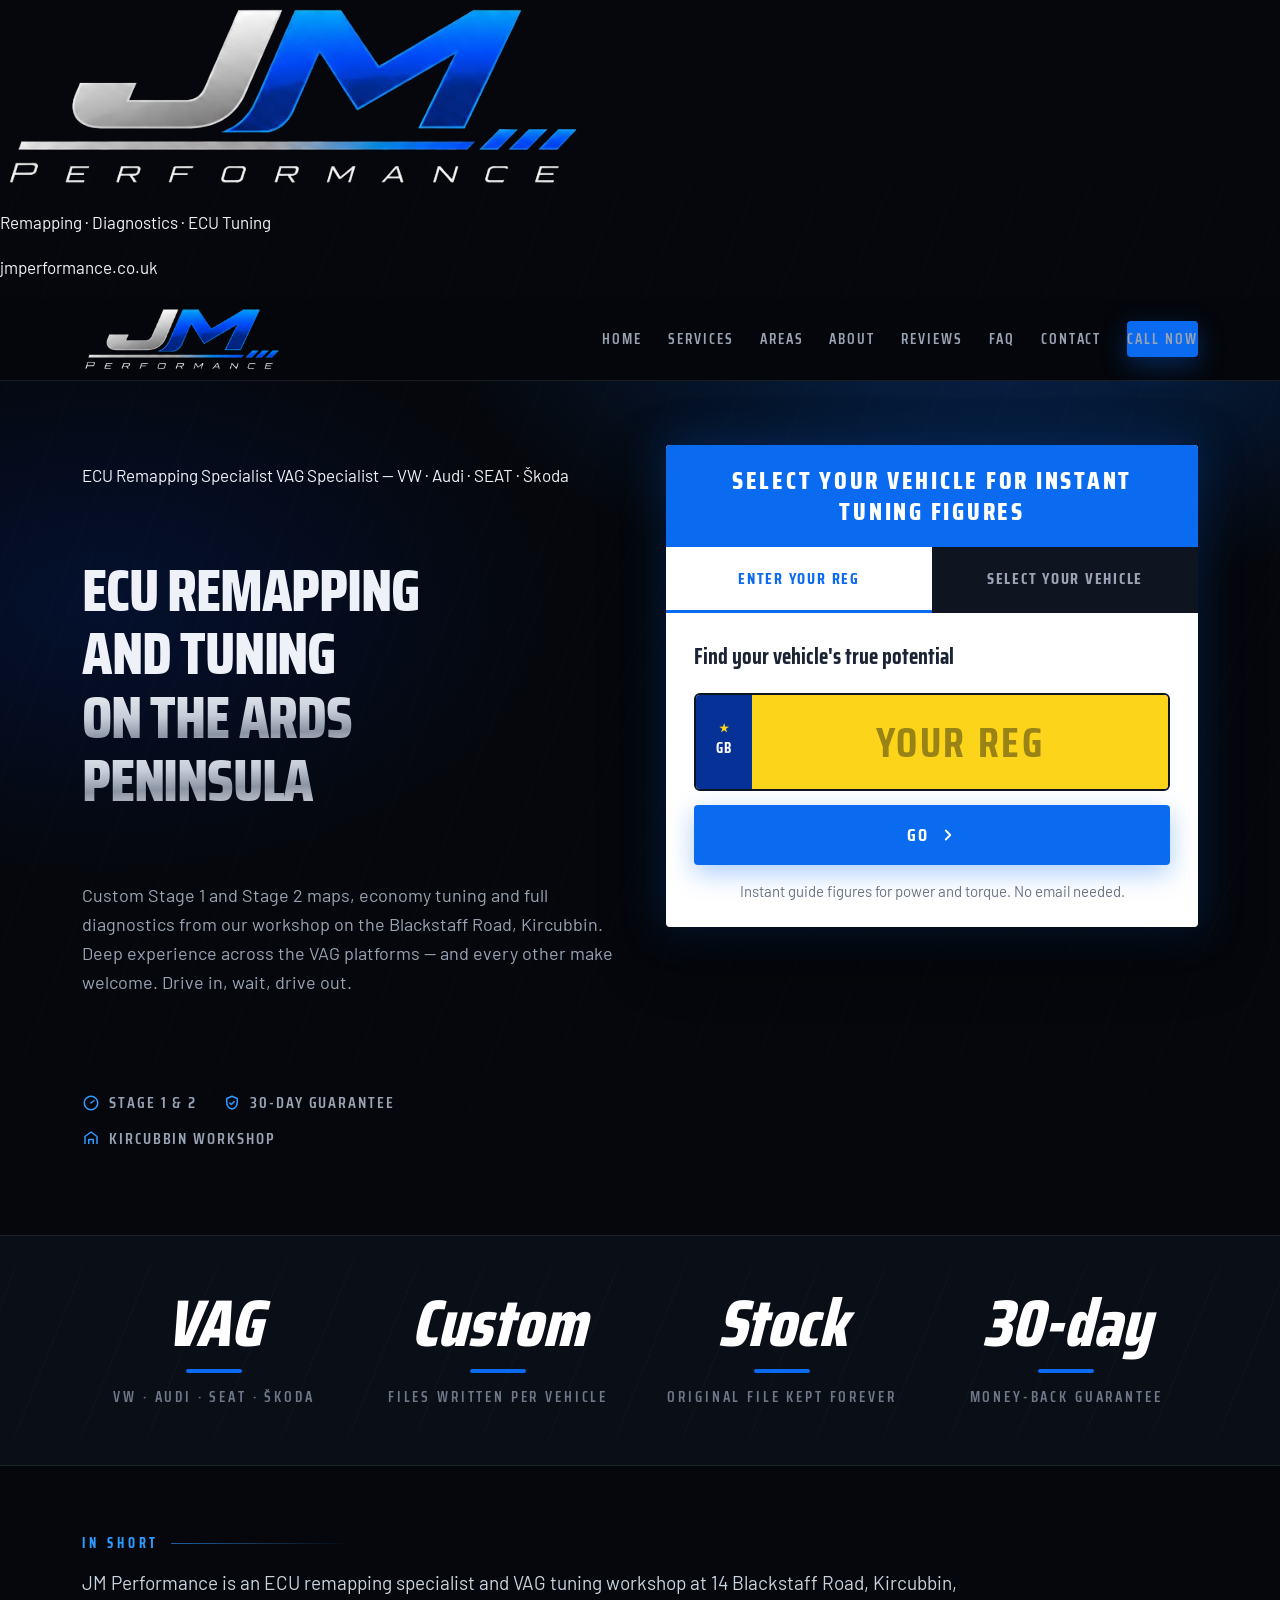
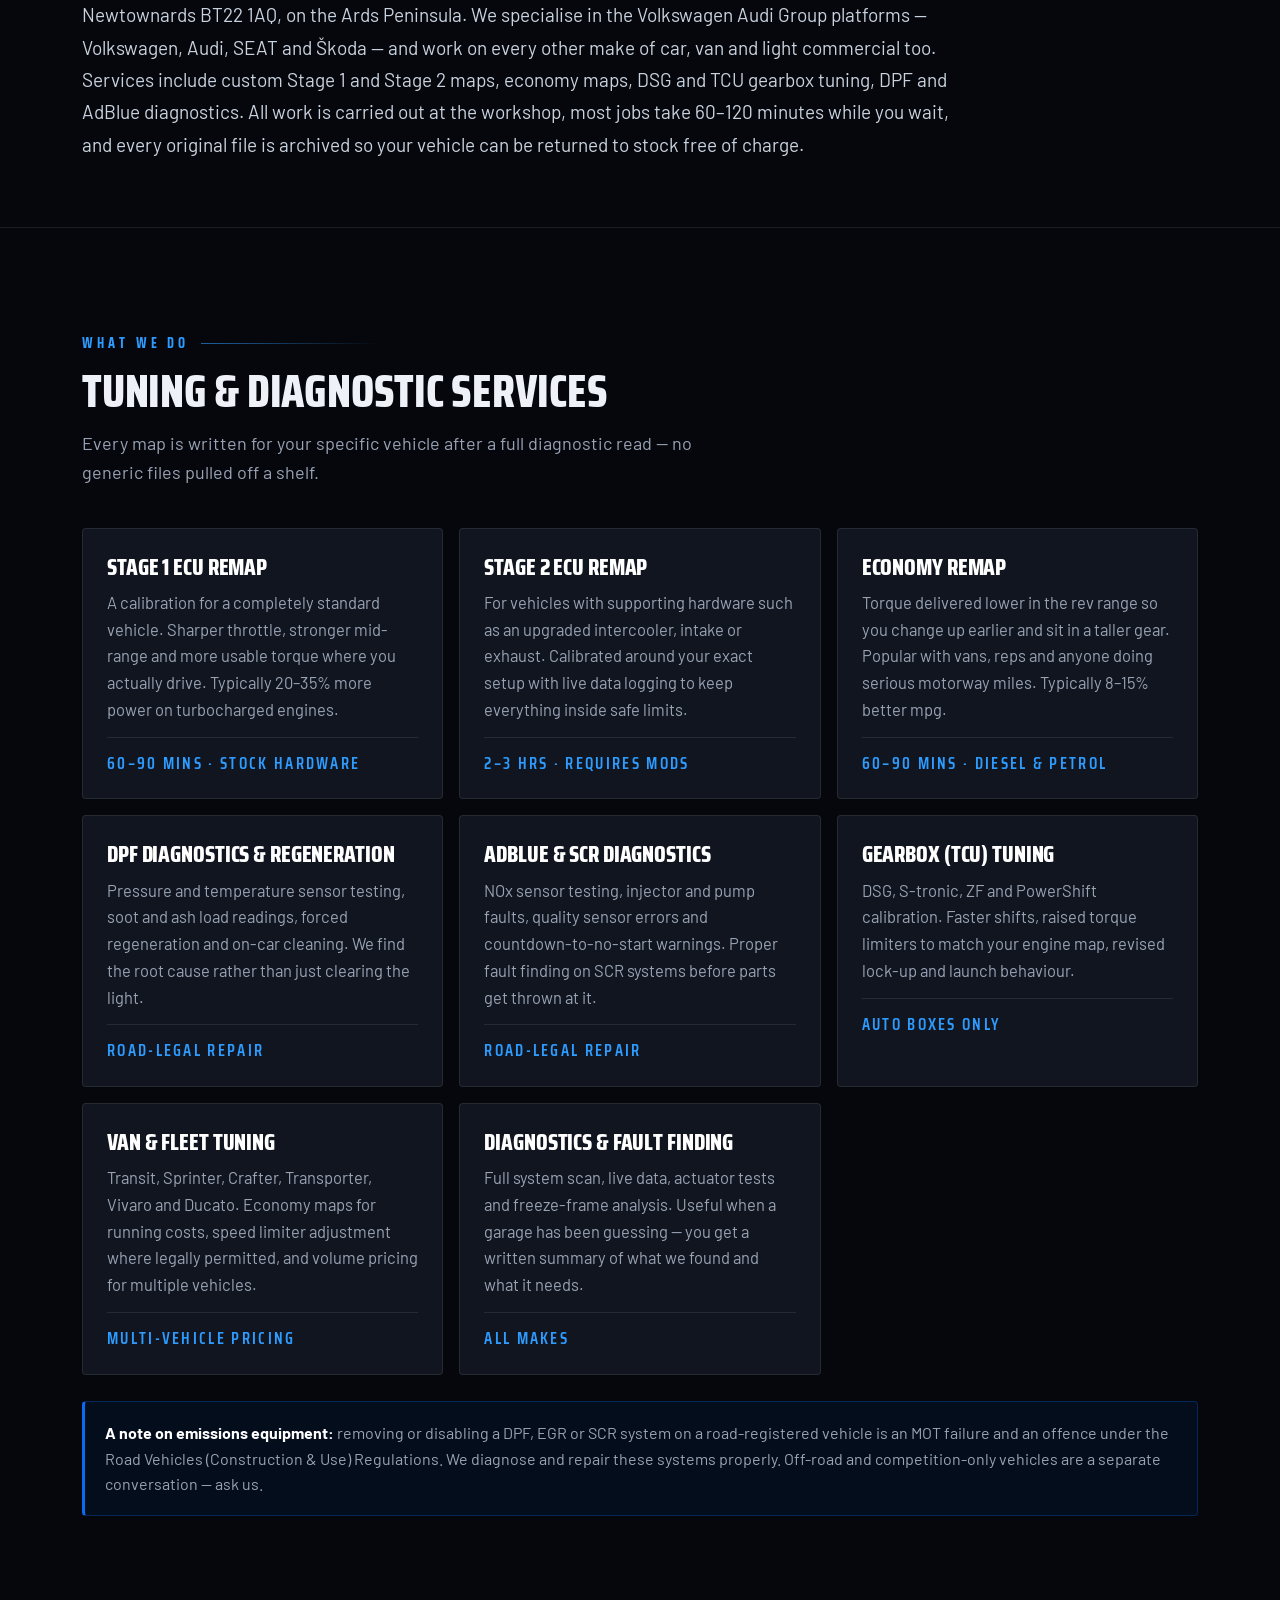
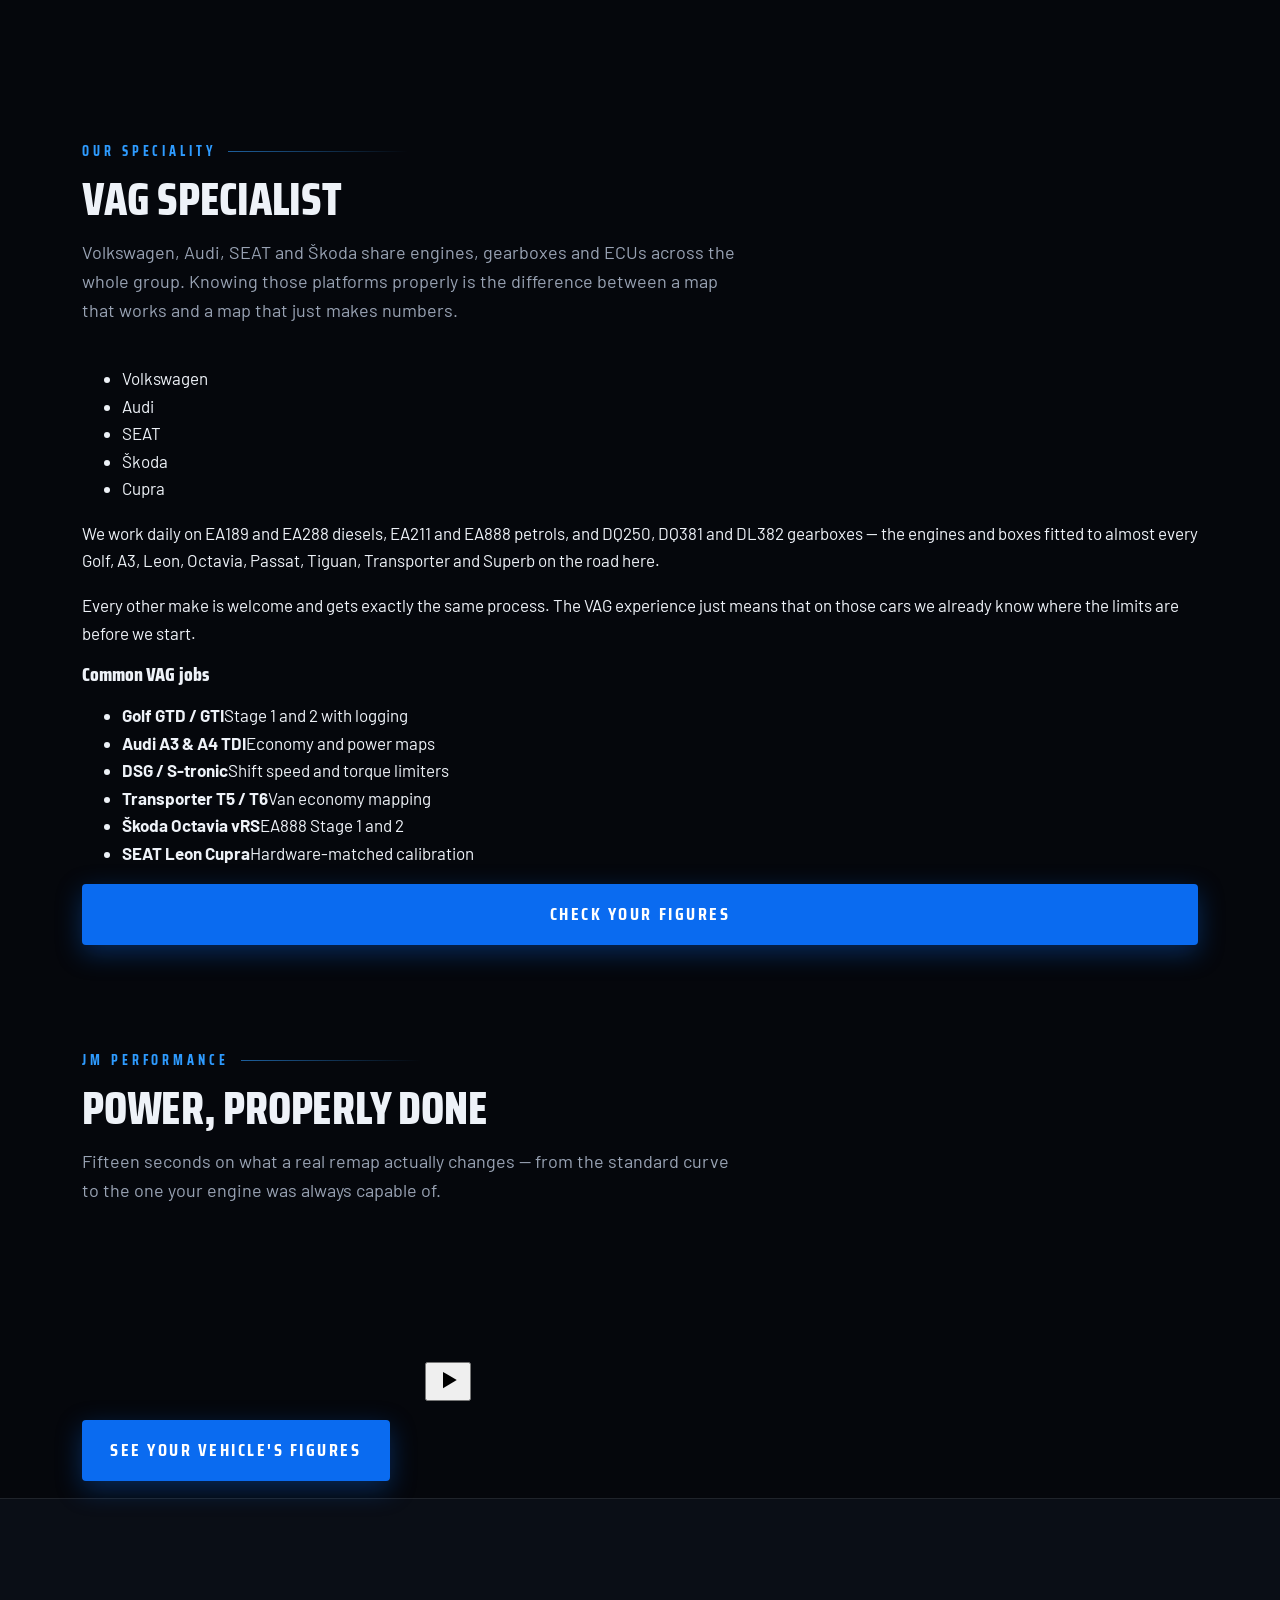
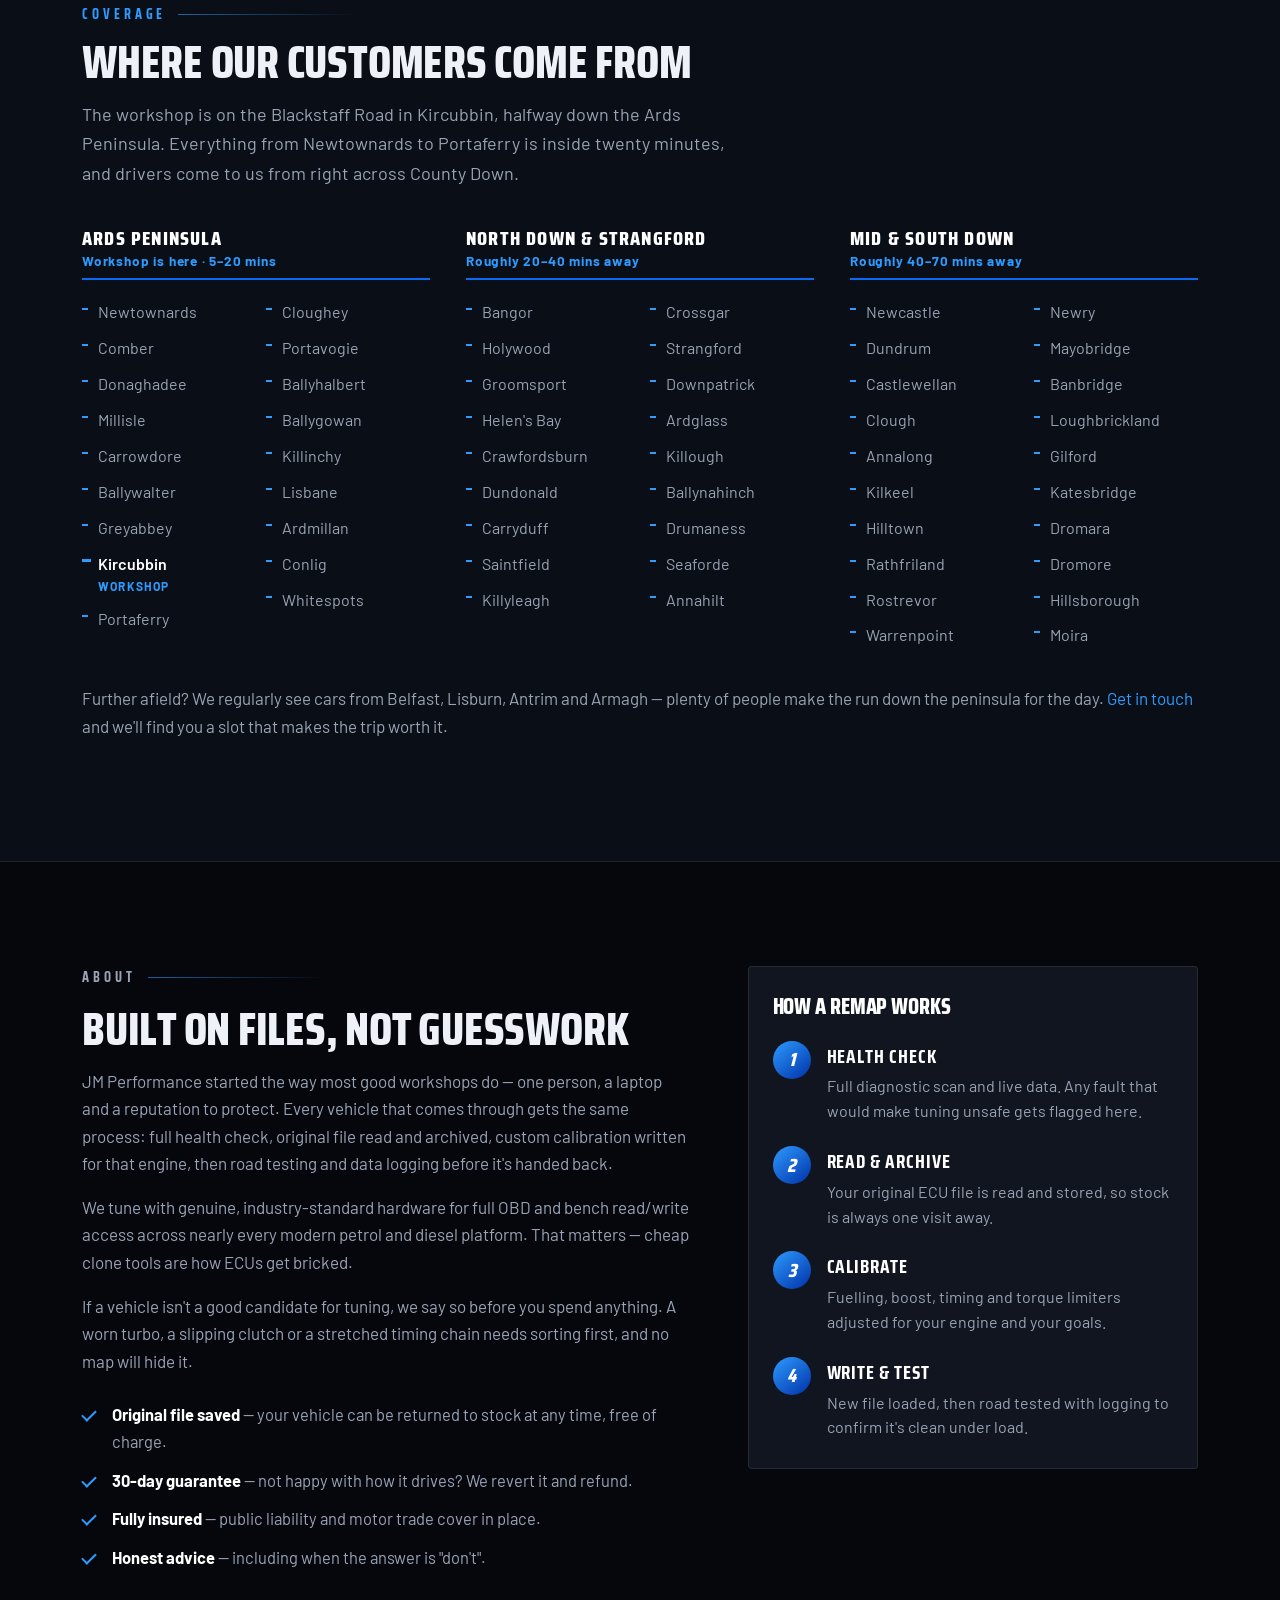
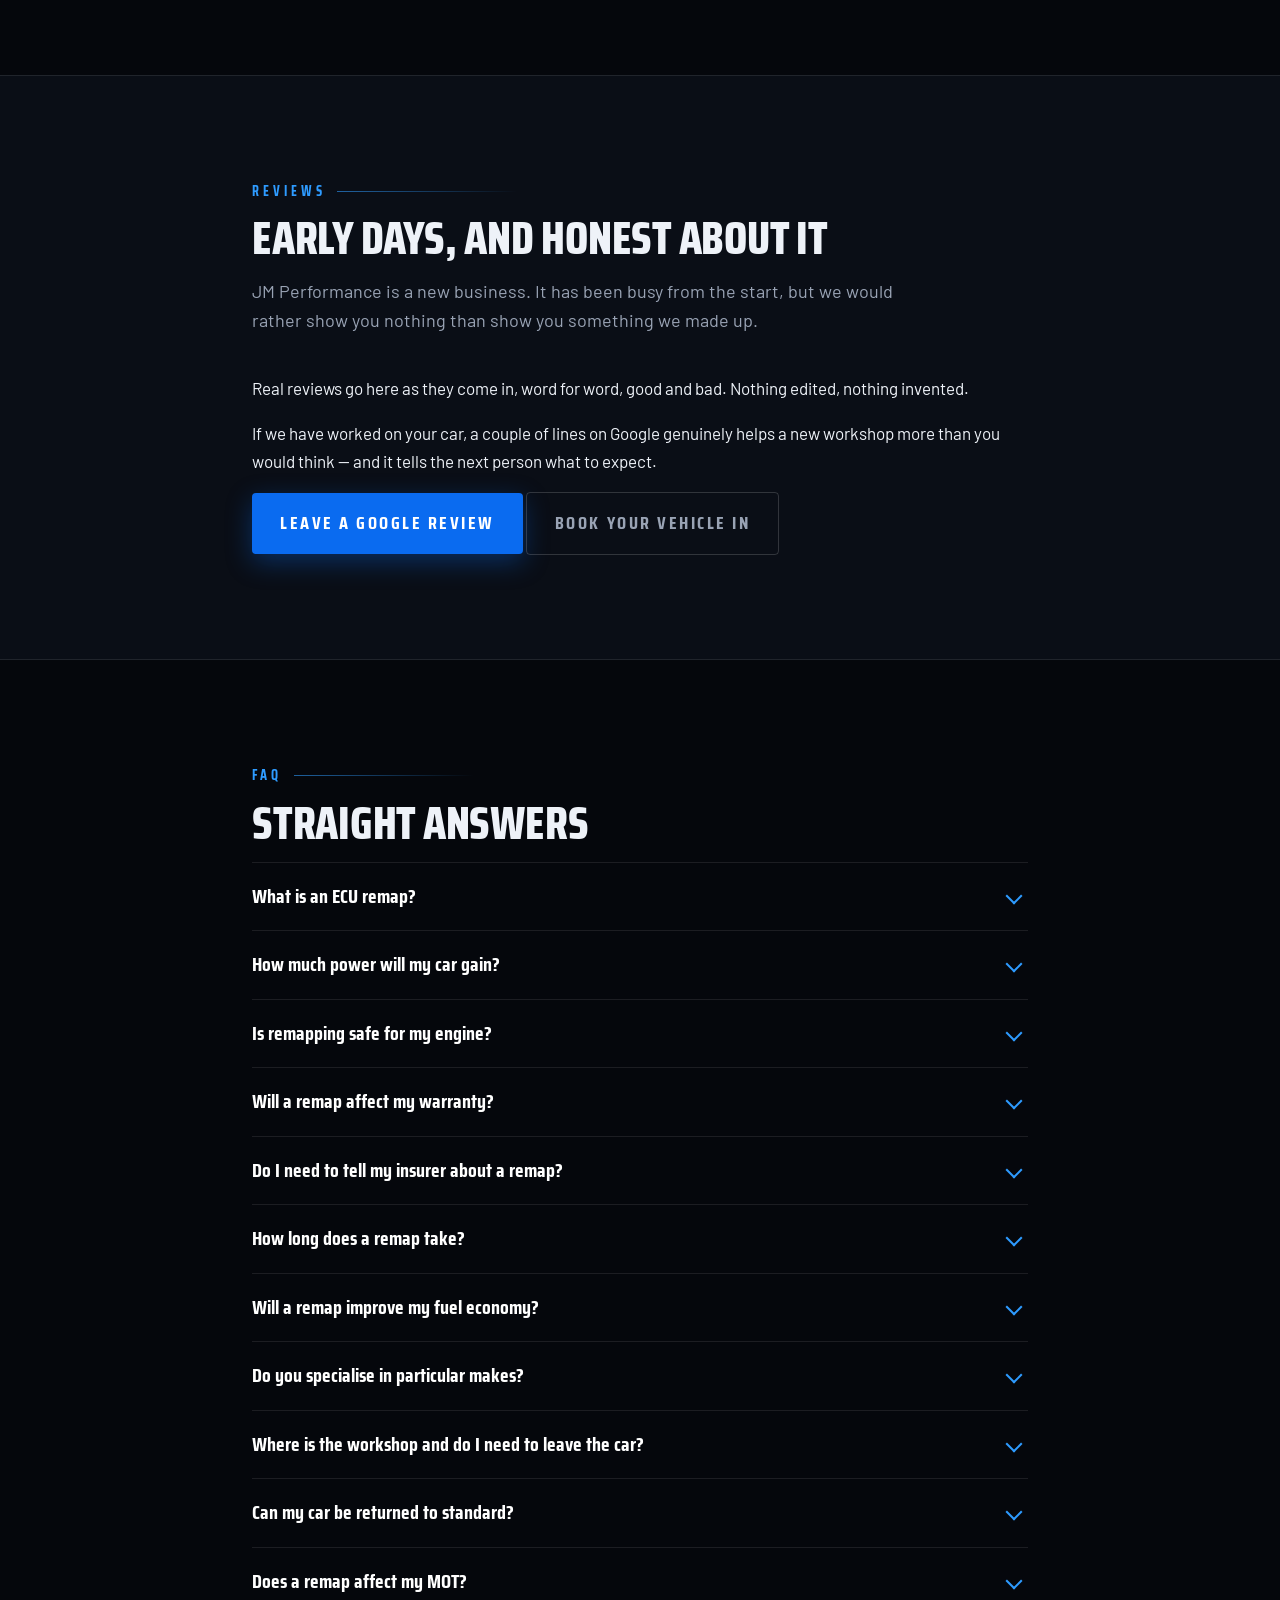
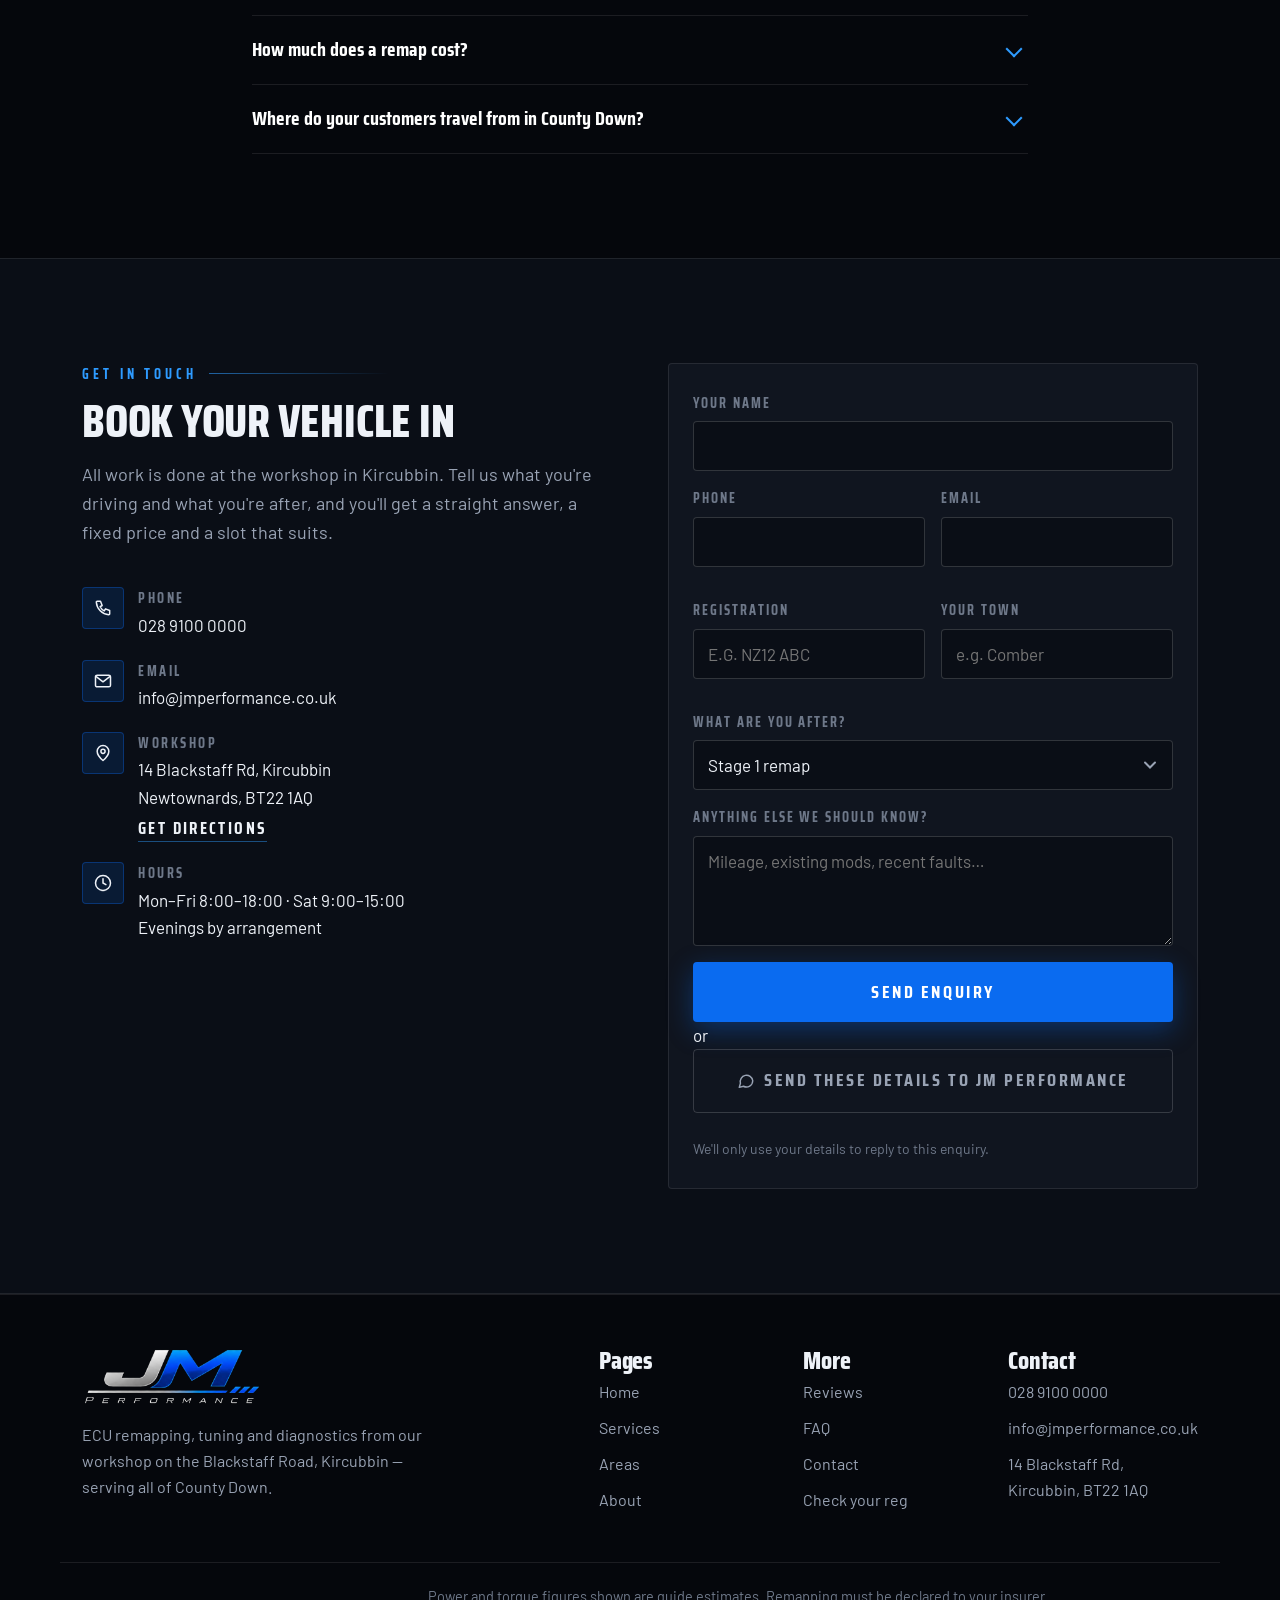
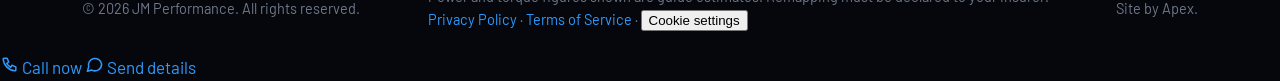
==== index.html @ 7a787cc0 "Update index.html" ====
<!DOCTYPE html>
<html lang="en-GB">
<head>
<meta charset="utf-8">
<meta name="viewport" content="width=device-width, initial-scale=1, viewport-fit=cover">
<meta name="theme-color" content="#05070C">

<title>JM Performance | ECU Remapping &amp; VAG Specialist — Kircubbin, County Down</title>
<meta name="description" content="ECU remapping specialist and VAG tuning workshop in Kircubbin, County Down. VW, Audi, SEAT and Škoda a speciality, all makes welcome. Stage 1 &amp; 2 maps, economy tuning, DPF and AdBlue diagnostics. Check your reg for instant figures.">
<link rel="canonical" href="https://jmperformance.co.uk/">
<meta name="robots" content="index, follow, max-snippet:-1, max-image-preview:large">
<meta name="geo.region" content="GB-NDN">
<meta name="geo.placename" content="Kircubbin, County Down">
<meta name="geo.position" content="54.4922;-5.5372">
<meta name="ICBM" content="54.4922, -5.5372">

<meta property="og:type" content="website">
<meta property="og:site_name" content="JM Performance">
<meta property="og:locale" content="en_GB">
<meta property="og:title" content="JM Performance | ECU Remapping &amp; VAG Specialist — Kircubbin, County Down">
<meta property="og:description" content="ECU remapping and VAG specialist in Kircubbin, County Down. Enter your reg for instant guide figures on power and torque.">
<meta property="og:url" content="https://jmperformance.co.uk/">
<meta property="og:image" content="https://jmperformance.co.uk/assets/img/jm-share.jpg">
<meta property="og:image:width" content="1200">
<meta property="og:image:height" content="630">
<meta property="og:image:alt" content="JM Performance — ECU remapping and VAG specialist, Kircubbin, County Down">
<meta name="twitter:card" content="summary_large_image">
<meta name="twitter:title" content="JM Performance | ECU Remapping &amp; VAG Specialist — Kircubbin">
<meta name="twitter:description" content="VAG specialist — VW, Audi, SEAT, Škoda. Enter your reg for instant power and torque figures.">
<meta name="twitter:image" content="https://jmperformance.co.uk/assets/img/jm-share.jpg">

<link rel="icon" href="assets/img/favicon.svg" type="image/svg+xml">
<link rel="icon" href="assets/img/jm-logo-sm.png" type="image/png">
<link rel="apple-touch-icon" href="assets/img/jm-logo.png">
<link rel="manifest" href="site.webmanifest">

<link rel="preconnect" href="https://fonts.googleapis.com">
<link rel="preconnect" href="https://fonts.gstatic.com" crossorigin>
<link rel="preload" as="image" href="assets/img/jm-logo.png">
<link rel="preload" as="style" href="https://fonts.googleapis.com/css2?family=Saira+Condensed:wght@500;600;700;800&family=Barlow:ital,wght@0,400;0,500;0,600;0,700;1,600&display=swap">
<link href="https://fonts.googleapis.com/css2?family=Saira+Condensed:wght@500;600;700;800&family=Barlow:ital,wght@0,400;0,500;0,600;0,700;1,600&display=swap" rel="stylesheet">
<link rel="stylesheet" href="assets/css/styles.css">
</head>
<body>

<!-- Loader — shown once per browsing session -->
<div class="loader" id="loader" role="status" aria-live="polite" aria-label="Loading JM Performance">
  <div class="loader-inner">
    <img src="assets/img/jm-logo.png" alt="" width="586" height="192" class="loader-logo">
    <span class="loader-rule" aria-hidden="true"></span>
    <p class="loader-tag">Remapping · Diagnostics · ECU Tuning</p>
    <p class="loader-url">jmperformance<span>.co.uk</span></p>
    <span class="loader-bar" aria-hidden="true"><i></i></span>
  </div>
</div>

<a class="skip-link" href="#main">Skip to content</a>

<!-- ═══════════ HEADER ═══════════ -->
<header class="site-header" id="siteHeader">
  <div class="wrap header-inner">
    <a href="#home" class="brand" aria-label="JM Performance — back to top">
      <img src="assets/img/jm-logo.png" alt="JM Performance" width="586" height="192" class="brand-mark" fetchpriority="high" decoding="async">
    </a>

    <nav class="nav-desktop" aria-label="Primary">
      <a href="#home">Home</a>
      <a href="#services">Services</a>
      <a href="#areas">Areas</a>
      <a href="#about">About</a>
      <a href="#reviews">Reviews</a>
      <a href="#faq">FAQ</a>
      <a href="#contact">Contact</a>
      <a href="tel:+447801265432" class="btn btn-primary btn-sm" data-phone-link>Call now</a>
    </nav>

    <button class="burger" id="burger" aria-label="Open menu" aria-expanded="false" aria-controls="mobileNav">
      <span></span><span></span><span></span>
    </button>
  </div>

  <nav class="nav-mobile" id="mobileNav" aria-label="Mobile" hidden>
    <a href="#home">Home</a>
    <a href="#services">Services</a>
    <a href="#areas">Areas covered</a>
    <a href="#about">About</a>
    <a href="#reviews">Reviews</a>
    <a href="#faq">FAQ</a>
    <a href="#contact">Contact</a>
    <a href="tel:+447801265432" class="btn btn-primary nav-mobile-cta" data-phone-link>Call JM Performance</a>
  </nav>
</header>

<main id="main">

<!-- ═══════════ HERO + REG CHECKER ═══════════ -->
<section class="hero" id="home">
  <div class="hero-grain" aria-hidden="true"></div>
  <div class="hero-streaks" aria-hidden="true"></div>

  <div class="wrap hero-inner">
    <p class="spec-line">
      <span class="spec-tag">ECU Remapping Specialist</span>
      <span class="spec-tag is-vag">VAG Specialist — VW · Audi · SEAT · Škoda</span>
    </p>

    <h1 class="hero-h1">
      ECU remapping and tuning<br>
      <span class="chrome">on the Ards Peninsula</span>
    </h1>

    <p class="hero-sub">Custom Stage&nbsp;1 and Stage&nbsp;2 maps, economy tuning and full diagnostics from our workshop on the Blackstaff Road, Kircubbin. Deep experience across the VAG platforms — and every other make welcome. Drive in, wait, drive out.</p>

    <!-- ── Reg checker ── -->
    <div class="checker" id="checker">
      <div class="checker-banner">
        <h2>Select your vehicle for instant tuning figures</h2>
      </div>

      <div class="checker-tabs" role="tablist" aria-label="Vehicle lookup method">
        <button class="checker-tab is-active" role="tab" id="tab-reg" aria-selected="true" aria-controls="panel-reg" data-tab="reg">Enter your reg</button>
        <button class="checker-tab" role="tab" id="tab-select" aria-selected="false" aria-controls="panel-select" data-tab="select" tabindex="-1">Select your vehicle</button>
      </div>

      <!-- Reg panel -->
      <div class="checker-panel is-active" role="tabpanel" id="panel-reg" aria-labelledby="tab-reg">
        <p class="checker-lede">Find your vehicle's true potential</p>

        <div class="plate" id="plateWrap">
          <span class="plate-gb" aria-hidden="true"><span class="plate-stars">★</span>GB</span>
          <label for="regInput" class="sr-only">Vehicle registration number</label>
          <input id="regInput" class="plate-input" type="text" inputmode="latin" autocomplete="off"
                 autocapitalize="characters" spellcheck="false" maxlength="9"
                 placeholder="YOUR REG" aria-describedby="regHelp regError">
        </div>

        <button class="btn btn-primary btn-block" id="regGo" type="button">
          Go <svg viewBox="0 0 24 24" width="18" height="18" aria-hidden="true"><path d="M9 6l6 6-6 6" fill="none" stroke="currentColor" stroke-width="2.4" stroke-linecap="round" stroke-linejoin="round"/></svg>
        </button>

        <p class="checker-note" id="regHelp">Instant guide figures for power and torque. No email needed.</p>
        <p class="field-error" id="regError" role="alert" hidden></p>
      </div>

      <!-- Select panel -->
      <div class="checker-panel" role="tabpanel" id="panel-select" aria-labelledby="tab-select" hidden>
        <p class="checker-lede">Pick your make, model and engine</p>
        <div class="select-grid">
          <div class="field">
            <label for="selMake">Make</label>
            <select id="selMake"><option value="">Choose make…</option></select>
          </div>
          <div class="field">
            <label for="selModel">Model</label>
            <select id="selModel" disabled><option value="">Choose model…</option></select>
          </div>
          <div class="field field-wide">
            <label for="selEngine">Engine</label>
            <select id="selEngine" disabled><option value="">Choose engine…</option></select>
          </div>
        </div>
        <button class="btn btn-primary btn-block" id="selGo" type="button" disabled>
          Show my figures <svg viewBox="0 0 24 24" width="18" height="18" aria-hidden="true"><path d="M9 6l6 6-6 6" fill="none" stroke="currentColor" stroke-width="2.4" stroke-linecap="round" stroke-linejoin="round"/></svg>
        </button>
        <p class="checker-note">Full hybrids and EVs aren't listed — scope for tuning is limited, so <a href="#contact">ask us</a> and we'll tell you straight what's possible.</p>
      </div>

      <!-- Results -->
      <div class="checker-results" id="results" hidden aria-live="polite">
        <div class="result-head">
          <p class="result-eyebrow" id="resultReg"></p>
          <h3 id="resultVehicle"></h3>
        </div>

        <div class="result-table" id="resultTable"></div>

        <div class="result-extra" id="resultEconomy"></div>

        <div class="result-actions">
          <a href="#" class="btn btn-primary btn-block" id="bookMap" target="_blank" rel="noopener">
            <svg viewBox="0 0 24 24" width="18" height="18" aria-hidden="true"><path d="M21 11.5a8.4 8.4 0 01-12.3 7.5L3 20.5l1.6-5.5A8.4 8.4 0 1121 11.5z" fill="none" stroke="currentColor" stroke-width="1.9" stroke-linejoin="round"/></svg>
            <span id="bookMapLabel">Book this map</span>
          </a>
          <button class="btn btn-ghost btn-block" type="button" id="resetChecker">Check another vehicle</button>
        </div>
        <p class="result-alt">Rather not message? <a href="#contact" id="bookMapForm">Use the enquiry form instead</a> — your vehicle and figures are carried over.</p>
        <p class="result-disclaimer">Guide figures only, based on typical results for this engine family. Your final figures depend on fuel quality, mechanical condition and any existing modifications. We confirm real numbers after a diagnostic read.</p>
      </div>
    </div>

    <ul class="trust-chips">
      <li><svg viewBox="0 0 24 24" width="18" height="18" aria-hidden="true"><circle cx="12" cy="12" r="9" fill="none" stroke="currentColor" stroke-width="2"/><path d="M12 12l4-3" fill="none" stroke="currentColor" stroke-width="2" stroke-linecap="round"/></svg> Stage 1 &amp; 2</li>
      <li><svg viewBox="0 0 24 24" width="18" height="18" aria-hidden="true"><path d="M12 3l7 3v5c0 4.2-2.9 7.9-7 9-4.1-1.1-7-4.8-7-9V6z" fill="none" stroke="currentColor" stroke-width="2" stroke-linejoin="round"/><path d="M9 12l2 2 4-4" fill="none" stroke="currentColor" stroke-width="2" stroke-linecap="round" stroke-linejoin="round"/></svg> 30-day guarantee</li>
      <li><svg viewBox="0 0 24 24" width="18" height="18" aria-hidden="true"><path d="M4 20V10l8-6 8 6v10" fill="none" stroke="currentColor" stroke-width="2" stroke-linejoin="round"/><path d="M9 20v-6h6v6" fill="none" stroke="currentColor" stroke-width="2" stroke-linejoin="round"/></svg> Kircubbin workshop</li>
    </ul>
  </div>
</section>

<!-- ═══════════ STATS ═══════════ -->
<section class="stats" aria-label="JM Performance at a glance">
  <div class="hero-streaks stats-streaks" aria-hidden="true"></div>
  <div class="wrap stats-grid">
    <div class="stat"><span class="stat-num is-word">VAG</span><span class="stat-rule"></span><span class="stat-label">VW · Audi · SEAT · Škoda</span></div>
    <div class="stat"><span class="stat-num is-word">Custom</span><span class="stat-rule"></span><span class="stat-label">Files written per vehicle</span></div>
    <div class="stat"><span class="stat-num is-word">Stock</span><span class="stat-rule"></span><span class="stat-label">Original file kept forever</span></div>
    <div class="stat"><span class="stat-num is-word">30-day</span><span class="stat-rule"></span><span class="stat-label">Money-back guarantee</span></div>
  </div>
</section>

<!-- ═══════════ QUICK ANSWER (AEO) ═══════════ -->
<section class="answer-block" aria-label="Quick answer">
  <div class="wrap">
    <p class="eyebrow">In short</p>
    <p class="answer-text">JM Performance is an ECU remapping specialist and VAG tuning workshop at 14 Blackstaff Road, Kircubbin, Newtownards BT22&nbsp;1AQ, on the Ards Peninsula. We specialise in the Volkswagen Audi Group platforms — Volkswagen, Audi, SEAT and Škoda — and work on every other make of car, van and light commercial too. Services include custom Stage&nbsp;1 and Stage&nbsp;2 maps, economy maps, DSG and TCU gearbox tuning, DPF and AdBlue diagnostics. All work is carried out at the workshop, most jobs take 60–120&nbsp;minutes while you wait, and every original file is archived so your vehicle can be returned to stock free of charge.</p>
  </div>
</section>

<!-- ═══════════ SERVICES ═══════════ -->
<section class="section" id="services">
  <div class="wrap">
    <p class="eyebrow">What we do</p>
    <h2 class="section-h2">Tuning &amp; diagnostic services</h2>
    <p class="section-lede">Every map is written for your specific vehicle after a full diagnostic read — no generic files pulled off a shelf.</p>

    <div class="cards">
      <article class="card">
        <h3>Stage 1 ECU remap</h3>
        <p>A calibration for a completely standard vehicle. Sharper throttle, stronger mid-range and more usable torque where you actually drive. Typically 20–35% more power on turbocharged engines.</p>
        <p class="card-meta">60–90 mins · Stock hardware</p>
      </article>
      <article class="card">
        <h3>Stage 2 ECU remap</h3>
        <p>For vehicles with supporting hardware such as an upgraded intercooler, intake or exhaust. Calibrated around your exact setup with live data logging to keep everything inside safe limits.</p>
        <p class="card-meta">2–3 hrs · Requires mods</p>
      </article>
      <article class="card">
        <h3>Economy remap</h3>
        <p>Torque delivered lower in the rev range so you change up earlier and sit in a taller gear. Popular with vans, reps and anyone doing serious motorway miles. Typically 8–15% better mpg.</p>
        <p class="card-meta">60–90 mins · Diesel &amp; petrol</p>
      </article>
      <article class="card">
        <h3>DPF diagnostics &amp; regeneration</h3>
        <p>Pressure and temperature sensor testing, soot and ash load readings, forced regeneration and on-car cleaning. We find the root cause rather than just clearing the light.</p>
        <p class="card-meta">Road-legal repair</p>
      </article>
      <article class="card">
        <h3>AdBlue &amp; SCR diagnostics</h3>
        <p>NOx sensor testing, injector and pump faults, quality sensor errors and countdown-to-no-start warnings. Proper fault finding on SCR systems before parts get thrown at it.</p>
        <p class="card-meta">Road-legal repair</p>
      </article>
      <article class="card">
        <h3>Gearbox (TCU) tuning</h3>
        <p>DSG, S-tronic, ZF and PowerShift calibration. Faster shifts, raised torque limiters to match your engine map, revised lock-up and launch behaviour.</p>
        <p class="card-meta">Auto boxes only</p>
      </article>
      <article class="card">
        <h3>Van &amp; fleet tuning</h3>
        <p>Transit, Sprinter, Crafter, Transporter, Vivaro and Ducato. Economy maps for running costs, speed limiter adjustment where legally permitted, and volume pricing for multiple vehicles.</p>
        <p class="card-meta">Multi-vehicle pricing</p>
      </article>
      <article class="card">
        <h3>Diagnostics &amp; fault finding</h3>
        <p>Full system scan, live data, actuator tests and freeze-frame analysis. Useful when a garage has been guessing — you get a written summary of what we found and what it needs.</p>
        <p class="card-meta">All makes</p>
      </article>
    </div>

    <p class="compliance-note"><strong>A note on emissions equipment:</strong> removing or disabling a DPF, EGR or SCR system on a road-registered vehicle is an MOT failure and an offence under the Road Vehicles (Construction &amp; Use) Regulations. We diagnose and repair these systems properly. Off-road and competition-only vehicles are a separate conversation — ask us.</p>
  </div>
</section>

<!-- ═══════════ VAG SPECIALIST ═══════════ -->
<section class="section vag-section" id="vag">
  <div class="hero-streaks" aria-hidden="true"></div>
  <div class="wrap vag-wrap">
    <div class="vag-copy">
      <p class="eyebrow">Our speciality</p>
      <h2 class="section-h2">VAG specialist</h2>
      <p class="section-lede">Volkswagen, Audi, SEAT and Škoda share engines, gearboxes and ECUs across the whole group. Knowing those platforms properly is the difference between a map that works and a map that just makes numbers.</p>

      <ul class="vag-brands">
        <li>Volkswagen</li><li>Audi</li><li>SEAT</li><li>Škoda</li><li>Cupra</li>
      </ul>

      <p>We work daily on EA189 and EA288 diesels, EA211 and EA888 petrols, and DQ250, DQ381 and DL382 gearboxes — the engines and boxes fitted to almost every Golf, A3, Leon, Octavia, Passat, Tiguan, Transporter and Superb on the road here.</p>
      <p>Every other make is welcome and gets exactly the same process. The VAG experience just means that on those cars we already know where the limits are before we start.</p>
    </div>

    <aside class="vag-panel">
      <h3>Common VAG jobs</h3>
      <ul class="vag-list">
        <li><strong>Golf GTD / GTI</strong><span>Stage 1 and 2 with logging</span></li>
        <li><strong>Audi A3 &amp; A4 TDI</strong><span>Economy and power maps</span></li>
        <li><strong>DSG / S-tronic</strong><span>Shift speed and torque limiters</span></li>
        <li><strong>Transporter T5 / T6</strong><span>Van economy mapping</span></li>
        <li><strong>Škoda Octavia vRS</strong><span>EA888 Stage 1 and 2</span></li>
        <li><strong>SEAT Leon Cupra</strong><span>Hardware-matched calibration</span></li>
      </ul>
      <a href="#checker" class="btn btn-primary btn-block">Check your figures</a>
    </aside>
  </div>
</section>

<!-- ═══════════ FILM ═══════════ -->
<section class="film" id="film" aria-labelledby="film-h2">
  <div class="wrap film-wrap">
    <p class="eyebrow">JM Performance</p>
    <h2 class="section-h2" id="film-h2">Power, properly done</h2>
    <p class="section-lede">Fifteen seconds on what a real remap actually changes — from the standard curve to the one your engine was always capable of.</p>

    <figure class="film-frame">
      <video
        id="introVideo"
        class="film-video"
        poster="assets/video/jm-intro-poster.jpg"
        preload="none"
        muted
        loop
        playsinline
        aria-label="JM Performance brand film: a road, a rising power curve, a car, a turbocharger and the JM Performance logo">
        <source src="assets/video/jm-intro.webm" type="video/webm">
        <source src="assets/video/jm-intro.mp4" type="video/mp4">
        <p>Your browser can't play this video. <a href="assets/video/jm-intro.mp4">Download it instead</a>.</p>
      </video>

      <button class="film-play" id="filmPlay" type="button" aria-label="Play the JM Performance film">
        <svg viewBox="0 0 24 24" width="30" height="30" aria-hidden="true"><path d="M8 5.5v13l11-6.5z" fill="currentColor"/></svg>
      </button>

      <button class="film-sound" id="filmSound" type="button" aria-label="Unmute the film" hidden>
        <svg viewBox="0 0 24 24" width="20" height="20" aria-hidden="true" class="ic-off"><path d="M4 9v6h4l5 4V5L8 9H4z" fill="none" stroke="currentColor" stroke-width="1.9" stroke-linejoin="round"/><path d="M16 9l5 6M21 9l-5 6" stroke="currentColor" stroke-width="1.9" stroke-linecap="round"/></svg>
        <svg viewBox="0 0 24 24" width="20" height="20" aria-hidden="true" class="ic-on"><path d="M4 9v6h4l5 4V5L8 9H4z" fill="none" stroke="currentColor" stroke-width="1.9" stroke-linejoin="round"/><path d="M16.5 8.5a5 5 0 010 7M19 6a8.5 8.5 0 010 12" fill="none" stroke="currentColor" stroke-width="1.9" stroke-linecap="round"/></svg>
      </button>
    </figure>

    <p class="film-cta"><a href="#checker" class="btn btn-primary">See your vehicle's figures</a></p>
  </div>
</section>

<!-- ═══════════ AREAS ═══════════ -->
<section class="section section-alt" id="areas">
  <div class="wrap">
    <p class="eyebrow">Coverage</p>
    <h2 class="section-h2">Where our customers come from</h2>
    <p class="section-lede">The workshop is on the Blackstaff Road in Kircubbin, halfway down the Ards Peninsula. Everything from Newtownards to Portaferry is inside twenty minutes, and drivers come to us from right across County Down.</p>

    <div class="areas-grid">
      <div class="area-col">
        <h3>Ards Peninsula <span class="area-time">Workshop is here · 5–20 mins</span></h3>
        <ul class="area-list">
          <li>Newtownards</li><li>Comber</li><li>Donaghadee</li><li>Millisle</li>
          <li>Carrowdore</li><li>Ballywalter</li><li>Greyabbey</li><li class="is-here">Kircubbin<small>Workshop</small></li>
          <li>Portaferry</li><li>Cloughey</li><li>Portavogie</li><li>Ballyhalbert</li>
          <li>Ballygowan</li><li>Killinchy</li><li>Lisbane</li><li>Ardmillan</li>
          <li>Conlig</li><li>Whitespots</li>
        </ul>
      </div>
      <div class="area-col">
        <h3>North Down &amp; Strangford <span class="area-time">Roughly 20–40 mins away</span></h3>
        <ul class="area-list">
          <li>Bangor</li><li>Holywood</li><li>Groomsport</li><li>Helen's Bay</li>
          <li>Crawfordsburn</li><li>Dundonald</li><li>Carryduff</li><li>Saintfield</li>
          <li>Killyleagh</li><li>Crossgar</li><li>Strangford</li><li>Downpatrick</li>
          <li>Ardglass</li><li>Killough</li><li>Ballynahinch</li><li>Drumaness</li>
          <li>Seaforde</li><li>Annahilt</li>
        </ul>
      </div>
      <div class="area-col">
        <h3>Mid &amp; South Down <span class="area-time">Roughly 40–70 mins away</span></h3>
        <ul class="area-list">
          <li>Newcastle</li><li>Dundrum</li><li>Castlewellan</li><li>Clough</li>
          <li>Annalong</li><li>Kilkeel</li><li>Hilltown</li><li>Rathfriland</li>
          <li>Rostrevor</li><li>Warrenpoint</li><li>Newry</li><li>Mayobridge</li>
          <li>Banbridge</li><li>Loughbrickland</li><li>Gilford</li><li>Katesbridge</li>
          <li>Dromara</li><li>Dromore</li><li>Hillsborough</li><li>Moira</li>
        </ul>
      </div>
    </div>

    <p class="areas-outside">Further afield? We regularly see cars from Belfast, Lisburn, Antrim and Armagh — plenty of people make the run down the peninsula for the day. <a href="#contact">Get in touch</a> and we'll find you a slot that makes the trip worth it.</p>
  </div>
</section>

<!-- ═══════════ ABOUT ═══════════ -->
<section class="section" id="about">
  <div class="wrap about-wrap">
    <div class="about-copy">
      <p class="eyebrow">About</p>
      <h2 class="section-h2">Built on files, not guesswork</h2>
      <p>JM Performance started the way most good workshops do — one person, a laptop and a reputation to protect. Every vehicle that comes through gets the same process: full health check, original file read and archived, custom calibration written for that engine, then road testing and data logging before it's handed back.</p>
      <p>We tune with genuine, industry-standard hardware for full OBD and bench read/write access across nearly every modern petrol and diesel platform. That matters — cheap clone tools are how ECUs get bricked.</p>
      <p>If a vehicle isn't a good candidate for tuning, we say so before you spend anything. A worn turbo, a slipping clutch or a stretched timing chain needs sorting first, and no map will hide it.</p>

      <ul class="about-points">
        <li><strong>Original file saved</strong> — your vehicle can be returned to stock at any time, free of charge.</li>
        <li><strong>30-day guarantee</strong> — not happy with how it drives? We revert it and refund.</li>
        <li><strong>Fully insured</strong> — public liability and motor trade cover in place.</li>
        <li><strong>Honest advice</strong> — including when the answer is "don't".</li>
      </ul>
    </div>

    <aside class="about-panel">
      <h3>How a remap works</h3>
      <ol class="process">
        <li><span class="step-n">1</span><div><strong>Health check</strong><p>Full diagnostic scan and live data. Any fault that would make tuning unsafe gets flagged here.</p></div></li>
        <li><span class="step-n">2</span><div><strong>Read &amp; archive</strong><p>Your original ECU file is read and stored, so stock is always one visit away.</p></div></li>
        <li><span class="step-n">3</span><div><strong>Calibrate</strong><p>Fuelling, boost, timing and torque limiters adjusted for your engine and your goals.</p></div></li>
        <li><span class="step-n">4</span><div><strong>Write &amp; test</strong><p>New file loaded, then road tested with logging to confirm it's clean under load.</p></div></li>
      </ol>
    </aside>
  </div>
</section>

<!-- ═══════════ REVIEWS ═══════════ -->
<section class="section section-alt" id="reviews">
  <div class="wrap wrap-narrow">
    <p class="eyebrow">Reviews</p>
    <h2 class="section-h2">Early days, and honest about it</h2>
    <p class="section-lede">JM Performance is a new business. It has been busy from the start, but we would rather show you nothing than show you something we made up.</p>

    <div class="reviews-empty">
      <p>Real reviews go here as they come in, word for word, good and bad. Nothing edited, nothing invented.</p>
      <p>If we have worked on your car, a couple of lines on Google genuinely helps a new workshop more than you would think — and it tells the next person what to expect.</p>
      <div class="reviews-cta">
        <a href="#" class="btn btn-primary" data-review-link>Leave a Google review</a>
        <a href="#contact" class="btn btn-ghost">Book your vehicle in</a>
      </div>
    </div>

    <!-- ═══════════════════════════════════════════════════════════
         ADDING REAL REVIEWS
         Delete the .reviews-empty block above once you have a few,
         then uncomment the grid below and paste them in. Copy the
         <figure> block for each one. Use the customer's real words
         and real first name + town.

         Under the UK Digital Markets, Competition and Consumers Act
         2024, publishing fake or incentivised reviews is unlawful.
         Only ever paste in reviews you have actually received.
    ═══════════════════════════════════════════════════════════ -->
    <!--
    <div class="reviews-grid">
      <figure class="review">
        <p class="stars" aria-label="5 out of 5">★★★★★</p>
        <blockquote><p>REVIEW TEXT HERE</p></blockquote>
        <figcaption>FIRST NAME — TOWN</figcaption>
      </figure>
    </div>
    -->
  </div>
</section>

<!-- ═══════════ FAQ ═══════════ -->
<section class="section" id="faq">
  <div class="wrap wrap-narrow">
    <p class="eyebrow">FAQ</p>
    <h2 class="section-h2">Straight answers</h2>

    <div class="faq-list">

      <details class="faq">
        <summary><h3>What is an ECU remap?</h3></summary>
        <div class="faq-a"><p>An ECU remap is a rewrite of the software inside your engine control unit. We read your vehicle's original file, adjust the calibration tables that govern fuelling, boost pressure, ignition timing and torque limiters, then write the modified file back. Manufacturers set these conservatively to cover poor fuel, skipped servicing and extreme climates worldwide. A remap recovers that headroom for the conditions you actually drive in.</p></div>
      </details>

      <details class="faq">
        <summary><h3>How much power will my car gain?</h3></summary>
        <div class="faq-a"><p>Turbocharged diesels typically gain 25–35% more power and a similar rise in torque. Turbocharged petrols usually gain 20–30%. Naturally aspirated engines gain far less — around 5–8% — because there is no boost to adjust, though throttle response improves noticeably. Enter your registration above for guide figures specific to your engine.</p></div>
      </details>

      <details class="faq">
        <summary><h3>Is remapping safe for my engine?</h3></summary>
        <div class="faq-a"><p>Yes, when it's done properly on a healthy vehicle. We stay inside the manufacturer's safe limits for exhaust gas temperature, cylinder pressure and boost, and we log the car under load before handing it back. The risk comes from bad files written blind or from tuning a vehicle that already has a mechanical fault. That's why every job starts with a diagnostic health check.</p></div>
      </details>

      <details class="faq">
        <summary><h3>Will a remap affect my warranty?</h3></summary>
        <div class="faq-a"><p>It can. A manufacturer may refuse a warranty claim on the engine, turbo, clutch or gearbox if they detect modified software. Most modern ECUs log a checksum or write count, so it is usually detectable even after a return to stock. If your vehicle is still under manufacturer warranty, weigh that up carefully — we're happy to talk it through honestly rather than tell you what you want to hear.</p></div>
      </details>

      <details class="faq">
        <summary><h3>Do I need to tell my insurer about a remap?</h3></summary>
        <div class="faq-a"><p>Yes. A remap is a modification and must be declared to your insurer. Failing to declare it can invalidate your policy and leave a claim unpaid. In practice many insurers charge little or nothing for a Stage 1 map on a standard vehicle, but the declaration has to be made. We'll give you written details of the work for your insurer.</p></div>
      </details>

      <details class="faq">
        <summary><h3>How long does a remap take?</h3></summary>
        <div class="faq-a"><p>Most Stage 1 and economy remaps take 60 to 90 minutes from arrival to road test. Stage 2 calibrations, gearbox tuning and anything requiring the ECU to be removed for bench work take two to three hours. If we're coming to you, you can carry on with your day while we work.</p></div>
      </details>

      <details class="faq">
        <summary><h3>Will a remap improve my fuel economy?</h3></summary>
        <div class="faq-a"><p>It can, but only if your driving style stays the same. An economy map delivers torque lower in the rev range so you can change up earlier and hold a taller gear, which typically returns 8–15% better mpg on diesels doing steady motorway or commuting miles. If you use the extra power, you'll use more fuel — that's just physics.</p></div>
      </details>

      <details class="faq">
        <summary><h3>Do you specialise in particular makes?</h3></summary>
        <div class="faq-a"><p>Yes. JM Performance is a VAG specialist, meaning Volkswagen, Audi, SEAT, Škoda and Cupra. Those four brands share engines, gearboxes and ECU hardware across the group, so we work daily on EA189 and EA288 diesels, EA211 and EA888 petrols and DQ250, DQ381 and DL382 gearboxes. Every other make is welcome and follows exactly the same process.</p></div>
      </details>

      <details class="faq">
        <summary><h3>Where is the workshop and do I need to leave the car?</h3></summary>
        <div class="faq-a"><p>We are at 14 Blackstaff Road, Kircubbin, Newtownards BT22 1AQ, on the Ards Peninsula between Greyabbey and Portavogie. All work is carried out at the workshop — we are not a mobile service. Most jobs are done while you wait, so you can bring the car in and take it away the same visit. There is off-road parking on site.</p></div>
      </details>

      <details class="faq">
        <summary><h3>Can my car be returned to standard?</h3></summary>
        <div class="faq-a"><p>Yes. Your original ECU file is read and archived before any changes are made, and we keep it indefinitely. If you're selling the vehicle, going in for warranty work, or simply don't get on with the map, we'll write the original file back free of charge.</p></div>
      </details>

      <details class="faq">
        <summary><h3>Does a remap affect my MOT?</h3></summary>
        <div class="faq-a"><p>A properly written remap does not cause an MOT failure. Emissions must still fall within the limits for your vehicle, and a good map is calibrated to do exactly that. What does cause a failure is removing or disabling emissions equipment such as a DPF, EGR or SCR system — which we do not do on road-registered vehicles.</p></div>
      </details>

      <details class="faq">
        <summary><h3>How much does a remap cost?</h3></summary>
        <div class="faq-a"><p>Pricing depends on the vehicle, the ECU type and whether the work can be done through the OBD port or needs bench access. Stage 1 and economy maps for common cars and vans sit at the lower end; Stage 2, gearbox tuning and bench jobs cost more. Enter your registration above or send us your details and we'll give you a fixed price before you commit to anything.</p></div>
      </details>

      <details class="faq">
        <summary><h3>Where do your customers travel from in County Down?</h3></summary>
        <div class="faq-a"><p>The workshop is in Kircubbin and customers travel to us from across the Ards Peninsula and County Down — Newtownards, Bangor, Comber, Donaghadee, Millisle, Ballywalter, Greyabbey, Portaferry, Portavogie, Holywood, Saintfield, Killyleagh, Downpatrick, Ballynahinch, Newcastle, Castlewellan, Kilkeel, Warrenpoint, Newry, Banbridge, Dromore and Hillsborough. We also see plenty of cars from Belfast, Lisburn, Antrim and Armagh.</p></div>
      </details>

    </div>
  </div>
</section>

<!-- ═══════════ CONTACT ═══════════ -->
<section class="section section-alt" id="contact">
  <div class="wrap contact-wrap">
    <div class="contact-copy">
      <p class="eyebrow">Get in touch</p>
      <h2 class="section-h2">Book your vehicle in</h2>
      <p class="section-lede">All work is done at the workshop in Kircubbin. Tell us what you're driving and what you're after, and you'll get a straight answer, a fixed price and a slot that suits.</p>

      <ul class="contact-details">
        <li>
          <span class="ci" aria-hidden="true"><svg viewBox="0 0 24 24" width="20" height="20"><path d="M5 4h4l2 5-2.5 1.5a12 12 0 005 5L15 13l5 2v4a1 1 0 01-1.1 1A16 16 0 014 5.1 1 1 0 015 4z" fill="none" stroke="currentColor" stroke-width="1.8" stroke-linejoin="round"/></svg></span>
          <div><strong>Phone</strong><a href="tel:+447801265432" data-phone-link data-phone-text>07801 265432</a></div>
        </li>
        <li>
          <span class="ci" aria-hidden="true"><svg viewBox="0 0 24 24" width="20" height="20"><rect x="3" y="5" width="18" height="14" rx="2" fill="none" stroke="currentColor" stroke-width="1.8"/><path d="M3.5 6.5L12 13l8.5-6.5" fill="none" stroke="currentColor" stroke-width="1.8" stroke-linejoin="round"/></svg></span>
          <div><strong>Email</strong><a href="mailto:Joshmcmaster1234@gmail.com" data-email-link>Joshmcmaster1234@gmail.com</a></div>
        </li>
        <li>
          <span class="ci" aria-hidden="true"><svg viewBox="0 0 24 24" width="20" height="20"><path d="M12 21s7-5.6 7-11a7 7 0 10-14 0c0 5.4 7 11 7 11z" fill="none" stroke="currentColor" stroke-width="1.8" stroke-linejoin="round"/><circle cx="12" cy="10" r="2.5" fill="none" stroke="currentColor" stroke-width="1.8"/></svg></span>
          <div><strong>Workshop</strong><a href="https://maps.google.com/?q=14+Blackstaff+Rd,+Kircubbin,+Newtownards+BT22+1AQ" target="_blank" rel="noopener">14 Blackstaff Rd, Kircubbin<br>Newtownards, BT22 1AQ<br><span class="dir-link">Get directions</span></a></div>
        </li>
        <li>
          <span class="ci" aria-hidden="true"><svg viewBox="0 0 24 24" width="20" height="20"><circle cx="12" cy="12" r="9" fill="none" stroke="currentColor" stroke-width="1.8"/><path d="M12 7v5l3.5 2" fill="none" stroke="currentColor" stroke-width="1.8" stroke-linecap="round"/></svg></span>
          <div><strong>Hours</strong><span>Mon–Fri 8:00–18:00 · Sat 9:00–15:00<br>Evenings by arrangement</span></div>
        </li>
      </ul>
    </div>

    <form class="contact-form" id="contactForm" novalidate>
      <div class="field">
        <label for="cfName">Your name</label>
        <input id="cfName" name="name" type="text" autocomplete="name" required>
      </div>
      <div class="field-row">
        <div class="field">
          <label for="cfPhone">Phone</label>
          <input id="cfPhone" name="phone" type="tel" autocomplete="tel" required>
        </div>
        <div class="field">
          <label for="cfEmail">Email</label>
          <input id="cfEmail" name="email" type="email" autocomplete="email">
        </div>
      </div>
      <div class="field-row">
        <div class="field">
          <label for="cfReg">Registration</label>
          <input id="cfReg" name="reg" type="text" autocapitalize="characters" spellcheck="false" placeholder="e.g. NZ12 ABC">
        </div>
        <div class="field">
          <label for="cfTown">Your town</label>
          <input id="cfTown" name="town" type="text" placeholder="e.g. Comber">
        </div>
      </div>
      <div class="field">
        <label for="cfService">What are you after?</label>
        <select id="cfService" name="service">
          <option>Stage 1 remap</option>
          <option>Stage 2 remap</option>
          <option>Economy remap</option>
          <option>DPF diagnostics</option>
          <option>AdBlue / SCR diagnostics</option>
          <option>Gearbox (TCU) tuning</option>
          <option>Van or fleet tuning</option>
          <option>Diagnostics / fault finding</option>
          <option>Not sure — need advice</option>
        </select>
      </div>
      <div class="field">
        <label for="cfMsg">Anything else we should know?</label>
        <textarea id="cfMsg" name="message" rows="4" placeholder="Mileage, existing mods, recent faults…"></textarea>
      </div>
      <button class="btn btn-primary btn-block" type="submit">Send enquiry</button>
      <div class="form-or"><span>or</span></div>
      <a href="#" class="btn btn-ghost btn-block" data-msg-link id="formMsgBtn">
        <svg viewBox="0 0 24 24" width="18" height="18" aria-hidden="true"><path d="M21 11.5a8.4 8.4 0 01-12.3 7.5L3 20.5l1.6-5.5A8.4 8.4 0 1121 11.5z" fill="none" stroke="currentColor" stroke-width="1.9" stroke-linejoin="round"/></svg>
        Send these details to JM Performance
      </a>
      <p class="form-status" id="formStatus" role="status" aria-live="polite"></p>
      <p class="form-small">We'll only use your details to reply to this enquiry.</p>
    </form>
  </div>
</section>

</main>

<!-- ═══════════ FOOTER ═══════════ -->
<footer class="site-footer">
  <div class="wrap footer-inner">
    <div class="footer-brand">
      <img src="assets/img/jm-logo.png" alt="JM Performance" width="586" height="192" loading="lazy" decoding="async">
      <p>ECU remapping, tuning and diagnostics from our workshop on the Blackstaff Road, Kircubbin — serving all of County Down.</p>
    </div>
    <nav class="footer-nav" aria-label="Footer">
      <div>
        <h2 class="footer-h">Pages</h2>
        <a href="#home">Home</a><a href="#services">Services</a><a href="#areas">Areas</a><a href="#about">About</a>
      </div>
      <div>
        <h2 class="footer-h">More</h2>
        <a href="#reviews">Reviews</a><a href="#faq">FAQ</a><a href="#contact">Contact</a><a href="#checker">Check your reg</a>
      </div>
      <div>
        <h2 class="footer-h">Contact</h2>
        <a href="tel:+447801265432" data-phone-link data-phone-text>07801 265432</a>
        <a href="mailto:Joshmcmaster1234@gmail.com" data-email-link>Joshmcmaster1234@gmail.com</a>
        <span>14 Blackstaff Rd,<br>Kircubbin, BT22 1AQ</span>
      </div>
    </nav>
  </div>
  <div class="wrap footer-base">
    <p>&copy; <span id="year">2026</span> JM Performance. All rights reserved.</p>
    <p class="footer-legal">Power and torque figures shown are guide estimates. Remapping must be declared to your insurer.<br>
      <a href="privacy.html">Privacy Policy</a> · <a href="terms.html">Terms of Service</a> · <button type="button" class="linkish" data-cookie-reopen>Cookie settings</button></p>
    <p class="footer-credit">Site by Apex.</p>
  </div>
</footer>

<nav class="mobile-bar" id="mobileBar" aria-label="Quick contact">
  <a href="tel:+447801265432" class="mobile-bar-btn is-call" data-mobile-link aria-label="Call JM Performance">
    <svg viewBox="0 0 24 24" width="19" height="19" aria-hidden="true"><path d="M5 4h4l2 5-2.5 1.5a12 12 0 005 5L15 13l5 2v4a1 1 0 01-1.1 1A16 16 0 014 5.1 1 1 0 015 4z" fill="none" stroke="currentColor" stroke-width="1.9" stroke-linejoin="round"/></svg>
    Call now
  </a>
  <a href="#" class="mobile-bar-btn is-msg" data-msg-link aria-label="Send your details to JM Performance by message">
    <svg viewBox="0 0 24 24" width="19" height="19" aria-hidden="true"><path d="M21 11.5a8.4 8.4 0 01-12.3 7.5L3 20.5l1.6-5.5A8.4 8.4 0 1121 11.5z" fill="none" stroke="currentColor" stroke-width="1.9" stroke-linejoin="round"/></svg>
    Send details
  </a>
</nav>

<!-- ═══════════ STRUCTURED DATA ═══════════ -->
<script type="application/ld+json">
{
  "@context": "https://schema.org",
  "@graph": [
    {
      "@type": ["AutoRepair", "LocalBusiness"],
      "@id": "https://jmperformance.co.uk/#business",
      "name": "JM Performance",
      "description": "ECU remapping specialist and VAG tuning workshop at 14 Blackstaff Road, Kircubbin, on the Ards Peninsula in County Down, Northern Ireland. Volkswagen, Audi, SEAT and Skoda a speciality, all makes welcome. All work carried out at the workshop.",
      "url": "https://jmperformance.co.uk/",
      "logo": "https://jmperformance.co.uk/assets/img/jm-logo.png",
      "image": "https://jmperformance.co.uk/assets/img/jm-logo.png",
      "telephone": "+44 7801 265432",
      "email": "Joshmcmaster1234@gmail.com",
      "priceRange": "££",
      "currenciesAccepted": "GBP",
      "paymentAccepted": "Cash, Debit Card, Credit Card, Bank Transfer",
      "address": {
        "@type": "PostalAddress",
        "streetAddress": "14 Blackstaff Road",
        "addressLocality": "Kircubbin",
        "addressRegion": "County Down",
        "postalCode": "BT22 1AQ",
        "addressCountry": "GB"
      },
      "geo": { "@type": "GeoCoordinates", "latitude": 54.4922, "longitude": -5.5372 },
      "hasMap": "https://maps.google.com/?q=14+Blackstaff+Rd,+Kircubbin,+Newtownards+BT22+1AQ",
      "publicAccess": true,
      "isAccessibleForFree": false,
      "areaServed": [
        {"@type":"AdministrativeArea","name":"County Down"},
        {"@type":"AdministrativeArea","name":"Ards Peninsula"},
        {"@type":"City","name":"Newtownards"},{"@type":"City","name":"Bangor"},
        {"@type":"City","name":"Comber"},{"@type":"City","name":"Donaghadee"},
        {"@type":"City","name":"Millisle"},{"@type":"City","name":"Carrowdore"},
        {"@type":"City","name":"Ballywalter"},{"@type":"City","name":"Greyabbey"},
        {"@type":"City","name":"Kircubbin"},{"@type":"City","name":"Portaferry"},
        {"@type":"City","name":"Cloughey"},{"@type":"City","name":"Portavogie"},
        {"@type":"City","name":"Ballyhalbert"},{"@type":"City","name":"Ballygowan"},
        {"@type":"City","name":"Killinchy"},{"@type":"City","name":"Conlig"},
        {"@type":"City","name":"Holywood"},{"@type":"City","name":"Groomsport"},
        {"@type":"City","name":"Helen's Bay"},{"@type":"City","name":"Crawfordsburn"},
        {"@type":"City","name":"Dundonald"},{"@type":"City","name":"Carryduff"},
        {"@type":"City","name":"Saintfield"},{"@type":"City","name":"Killyleagh"},
        {"@type":"City","name":"Crossgar"},{"@type":"City","name":"Strangford"},
        {"@type":"City","name":"Downpatrick"},{"@type":"City","name":"Ardglass"},
        {"@type":"City","name":"Killough"},{"@type":"City","name":"Ballynahinch"},
        {"@type":"City","name":"Drumaness"},{"@type":"City","name":"Seaforde"},
        {"@type":"City","name":"Annahilt"},{"@type":"City","name":"Newcastle"},
        {"@type":"City","name":"Dundrum"},{"@type":"City","name":"Castlewellan"},
        {"@type":"City","name":"Clough"},{"@type":"City","name":"Annalong"},
        {"@type":"City","name":"Kilkeel"},{"@type":"City","name":"Hilltown"},
        {"@type":"City","name":"Rathfriland"},{"@type":"City","name":"Rostrevor"},
        {"@type":"City","name":"Warrenpoint"},{"@type":"City","name":"Newry"},
        {"@type":"City","name":"Mayobridge"},{"@type":"City","name":"Banbridge"},
        {"@type":"City","name":"Loughbrickland"},{"@type":"City","name":"Gilford"},
        {"@type":"City","name":"Katesbridge"},{"@type":"City","name":"Dromara"},
        {"@type":"City","name":"Dromore"},{"@type":"City","name":"Hillsborough"},
        {"@type":"City","name":"Moira"}
      ],
      "openingHoursSpecification": [
        {"@type":"OpeningHoursSpecification","dayOfWeek":["Monday","Tuesday","Wednesday","Thursday","Friday"],"opens":"08:00","closes":"18:00"},
        {"@type":"OpeningHoursSpecification","dayOfWeek":"Saturday","opens":"09:00","closes":"15:00"}
      ],
      "knowsAbout": [
        "ECU remapping","Volkswagen","Audi","SEAT","Skoda","Cupra",
        "Volkswagen Audi Group tuning","Stage 1 remapping","Stage 2 remapping",
        "DSG gearbox tuning","DPF diagnostics","AdBlue SCR diagnostics","Economy remapping"
      ],
      "slogan": "ECU remapping specialist and VAG tuning — VW, Audi, SEAT and Skoda",
      "hasOfferCatalog": {
        "@type": "OfferCatalog",
        "name": "Tuning and diagnostic services",
        "itemListElement": [
          {"@type":"Offer","itemOffered":{"@type":"Service","name":"VAG specialist remapping","description":"Specialist ECU remapping for Volkswagen, Audi, SEAT, Skoda and Cupra, covering EA189, EA288, EA211 and EA888 engines and DQ250, DQ381 and DL382 gearboxes."}},
          {"@type":"Offer","itemOffered":{"@type":"Service","name":"Stage 1 ECU remap","description":"Custom ECU calibration for standard vehicles, typically 20-35% more power on turbocharged engines."}},
          {"@type":"Offer","itemOffered":{"@type":"Service","name":"Stage 2 ECU remap","description":"Calibration for vehicles with supporting hardware such as upgraded intercooler, intake or exhaust."}},
          {"@type":"Offer","itemOffered":{"@type":"Service","name":"Economy remap","description":"Torque delivered lower in the rev range for typically 8-15% better fuel economy."}},
          {"@type":"Offer","itemOffered":{"@type":"Service","name":"DPF diagnostics and regeneration","description":"Sensor testing, soot and ash load readings, forced regeneration and on-car cleaning."}},
          {"@type":"Offer","itemOffered":{"@type":"Service","name":"AdBlue and SCR diagnostics","description":"NOx sensor, injector, pump and quality sensor fault finding on SCR systems."}},
          {"@type":"Offer","itemOffered":{"@type":"Service","name":"Gearbox TCU tuning","description":"DSG, S-tronic, ZF and PowerShift calibration for faster shifts and raised torque limiters."}},
          {"@type":"Offer","itemOffered":{"@type":"Service","name":"Van and fleet tuning","description":"Economy mapping and fleet visits for Transit, Sprinter, Crafter, Transporter and Vivaro."}},
          {"@type":"Offer","itemOffered":{"@type":"Service","name":"Diagnostics and fault finding","description":"Full system scan, live data, actuator tests and written summary of findings."}}
        ]
      },
      "sameAs": []
    },
    {
      "@type": "WebSite",
      "@id": "https://jmperformance.co.uk/#website",
      "url": "https://jmperformance.co.uk/",
      "name": "JM Performance",
      "publisher": {"@id": "https://jmperformance.co.uk/#business"},
      "inLanguage": "en-GB"
    },
    {
      "@type": "WebPage",
      "@id": "https://jmperformance.co.uk/#webpage",
      "url": "https://jmperformance.co.uk/",
      "name": "JM Performance | ECU Remapping & Tuning — Ards Peninsula & County Down",
      "isPartOf": {"@id": "https://jmperformance.co.uk/#website"},
      "about": {"@id": "https://jmperformance.co.uk/#business"},
      "speakable": {
        "@type": "SpeakableSpecification",
        "cssSelector": [".answer-text", ".faq-a"]
      }
    },
    {
      "@type": "VideoObject",
      "@id": "https://jmperformance.co.uk/#film",
      "name": "JM Performance — ECU remapping and tuning",
      "description": "Short brand film showing what an ECU remap changes: the road, the standard power curve against the remapped curve, the car, the turbocharger and the JM Performance logo.",
      "thumbnailUrl": "https://jmperformance.co.uk/assets/video/jm-intro-poster.jpg",
      "uploadDate": "2026-09-01",
      "duration": "PT16S",
      "contentUrl": "https://jmperformance.co.uk/assets/video/jm-intro.mp4",
      "publisher": {"@id": "https://jmperformance.co.uk/#business"}
    },
    {
      "@type": "FAQPage",
      "@id": "https://jmperformance.co.uk/#faq",
      "mainEntity": [
        {"@type":"Question","name":"What is an ECU remap?","acceptedAnswer":{"@type":"Answer","text":"An ECU remap is a rewrite of the software inside your engine control unit. We read your vehicle's original file, adjust the calibration tables that govern fuelling, boost pressure, ignition timing and torque limiters, then write the modified file back. Manufacturers set these conservatively to cover poor fuel, skipped servicing and extreme climates worldwide. A remap recovers that headroom for the conditions you actually drive in."}},
        {"@type":"Question","name":"How much power will my car gain from a remap?","acceptedAnswer":{"@type":"Answer","text":"Turbocharged diesels typically gain 25 to 35 percent more power and a similar rise in torque. Turbocharged petrols usually gain 20 to 30 percent. Naturally aspirated engines gain far less, around 5 to 8 percent, because there is no boost to adjust, though throttle response improves noticeably."}},
        {"@type":"Question","name":"Is remapping safe for my engine?","acceptedAnswer":{"@type":"Answer","text":"Yes, when it is done properly on a healthy vehicle. We stay inside the manufacturer's safe limits for exhaust gas temperature, cylinder pressure and boost, and we log the car under load before handing it back. The risk comes from bad files written blind or from tuning a vehicle that already has a mechanical fault, which is why every job starts with a diagnostic health check."}},
        {"@type":"Question","name":"Will a remap affect my warranty?","acceptedAnswer":{"@type":"Answer","text":"It can. A manufacturer may refuse a warranty claim on the engine, turbo, clutch or gearbox if they detect modified software. Most modern ECUs log a checksum or write count, so it is usually detectable even after a return to stock. If your vehicle is still under manufacturer warranty, weigh that up carefully before proceeding."}},
        {"@type":"Question","name":"Do I need to tell my insurer about a remap?","acceptedAnswer":{"@type":"Answer","text":"Yes. A remap is a modification and must be declared to your insurer. Failing to declare it can invalidate your policy and leave a claim unpaid. In practice many insurers charge little or nothing for a Stage 1 map on a standard vehicle, but the declaration has to be made."}},
        {"@type":"Question","name":"How long does a remap take?","acceptedAnswer":{"@type":"Answer","text":"Most Stage 1 and economy remaps take 60 to 90 minutes from arrival to road test. Stage 2 calibrations, gearbox tuning and anything requiring the ECU to be removed for bench work take two to three hours."}},
        {"@type":"Question","name":"Will a remap improve my fuel economy?","acceptedAnswer":{"@type":"Answer","text":"It can, but only if your driving style stays the same. An economy map delivers torque lower in the rev range so you can change up earlier and hold a taller gear, which typically returns 8 to 15 percent better mpg on diesels doing steady motorway or commuting miles."}},
        {"@type":"Question","name":"Does JM Performance specialise in particular makes?","acceptedAnswer":{"@type":"Answer","text":"Yes. JM Performance is a VAG specialist, meaning Volkswagen, Audi, SEAT, Skoda and Cupra. Those brands share engines, gearboxes and ECU hardware across the group, so the workshop works daily on EA189 and EA288 diesels, EA211 and EA888 petrols and DQ250, DQ381 and DL382 gearboxes. Every other make is welcome and follows the same process."}},
        {"@type":"Question","name":"Where is the JM Performance workshop?","acceptedAnswer":{"@type":"Answer","text":"JM Performance is at 14 Blackstaff Road, Kircubbin, Newtownards BT22 1AQ, on the Ards Peninsula between Greyabbey and Portavogie. All work is carried out at the workshop, not as a mobile service. Most jobs are completed while you wait and there is off-road parking on site."}},
        {"@type":"Question","name":"Can my car be returned to standard after a remap?","acceptedAnswer":{"@type":"Answer","text":"Yes. Your original ECU file is read and archived before any changes are made, and we keep it indefinitely. If you are selling the vehicle, going in for warranty work, or simply do not get on with the map, we will write the original file back free of charge."}},
        {"@type":"Question","name":"Does a remap affect my MOT?","acceptedAnswer":{"@type":"Answer","text":"A properly written remap does not cause an MOT failure. Emissions must still fall within the limits for your vehicle, and a good map is calibrated to do exactly that. What does cause a failure is removing or disabling emissions equipment such as a DPF, EGR or SCR system, which we do not do on road-registered vehicles."}},
        {"@type":"Question","name":"How much does a remap cost?","acceptedAnswer":{"@type":"Answer","text":"Pricing depends on the vehicle, the ECU type and whether the work can be done through the OBD port or needs bench access. Stage 1 and economy maps for common cars and vans sit at the lower end, while Stage 2, gearbox tuning and bench jobs cost more. We give a fixed price before you commit to anything."}},
        {"@type":"Question","name":"Where do JM Performance customers travel from in County Down?","acceptedAnswer":{"@type":"Answer","text":"The workshop is in Kircubbin on the Ards Peninsula and customers travel to us from across County Down, including Newtownards, Bangor, Comber, Donaghadee, Millisle, Ballywalter, Greyabbey, Portaferry, Portavogie, Holywood, Saintfield, Killyleagh, Downpatrick, Ballynahinch, Newcastle, Castlewellan, Kilkeel, Warrenpoint, Newry, Banbridge, Dromore and Hillsborough, as well as Belfast, Lisburn, Antrim and Armagh."}}
      ]
    }
  ]
}
</script>

<script src="assets/js/consent.js" defer></script>
<script src="assets/js/vehicle-data.js" defer></script>
<script src="assets/js/app.js" defer></script>
<!-- Cookie consent — nothing is set until a choice is made -->
<div class="cookie" id="cookieBar" role="dialog" aria-modal="false" aria-labelledby="cookieTitle" hidden>
  <div class="cookie-inner">
    <div>
      <h2 id="cookieTitle">Cookies</h2>
      <p>We'd like to use analytics to see which pages are useful. Nothing is set unless you agree, and we never use advertising cookies. See our <a href="privacy.html">Privacy Policy</a>.</p>
    </div>
    <div class="cookie-actions">
      <button class="btn btn-primary btn-sm" type="button" id="cookieAccept">Accept analytics</button>
      <button class="btn btn-ghost btn-sm" type="button" id="cookieReject">Essential only</button>
    </div>
  </div>
</div>

</body>
</html>
---- assets/css/styles.css ----
/* ═══════════════════════════════════════════════
   JM PERFORMANCE — stylesheet
   Brand blue sampled from logo: #0561E9 / #0031A8 / #2E9BFF
   ═══════════════════════════════════════════════ */

:root{
  /* Brand */
  --blue:        #0A6BF0;
  --blue-hot:    #2E9BFF;
  --blue-deep:   #0031A8;
  --blue-ink:    #041938;

  /* Surface */
  --ink:         #05070C;
  --ink-2:       #0A0E16;
  --ink-3:       #10151F;
  --line:        rgba(255,255,255,.09);
  --line-2:      rgba(255,255,255,.16);

  /* Type */
  --text:        #EEF2F8;
  --muted:       #99A3B4;
  --muted-2:     #6E7889;

  /* Chrome (logo silver) */
  --chrome-1:    #FFFFFF;
  --chrome-2:    #C6CEDA;
  --chrome-3:    #8B94A3;

  --wrap:        1160px;
  --r:           4px;
  --shadow:      0 24px 60px rgba(0,0,0,.55);
  --glow:        0 0 44px rgba(10,107,240,.34);

  --f-display:   'Saira Condensed', 'Arial Narrow', sans-serif;
  --f-body:      'Barlow', system-ui, -apple-system, sans-serif;
}

*,*::before,*::after{box-sizing:border-box}
[hidden]{display:none !important}

html{scroll-behavior:smooth;scroll-padding-top:84px;-webkit-text-size-adjust:100%}

body{
  margin:0;
  background:var(--ink);
  color:var(--text);
  font-family:var(--f-body);
  font-size:17px;
  line-height:1.62;
  -webkit-font-smoothing:antialiased;
  overflow-x:hidden;
}

img{max-width:100%;height:auto;display:block}
a{color:var(--blue-hot);text-decoration:none}
a:hover{color:#fff}

h1,h2,h3,h4{font-family:var(--f-display);font-weight:800;line-height:1.06;margin:0;letter-spacing:-.005em}

:focus-visible{outline:3px solid var(--blue-hot);outline-offset:3px;border-radius:2px}

.sr-only{position:absolute;width:1px;height:1px;padding:0;margin:-1px;overflow:hidden;clip:rect(0 0 0 0);white-space:nowrap;border:0}

.skip-link{position:absolute;left:-9999px;top:0;z-index:999;background:var(--blue);color:#fff;padding:12px 20px;font-weight:700}
.skip-link:focus{left:12px;top:12px}

.wrap{width:100%;max-width:var(--wrap);margin-inline:auto;padding-inline:22px}
.wrap-narrow{max-width:820px}

/* ═══════ HEADER ═══════ */
.site-header{
  position:sticky;top:0;z-index:100;
  background:rgba(5,7,12,.82);
  backdrop-filter:saturate(160%) blur(14px);
  -webkit-backdrop-filter:saturate(160%) blur(14px);
  border-bottom:1px solid var(--line);
  transition:background .25s ease, box-shadow .25s ease;
}
.site-header.is-stuck{background:rgba(5,7,12,.96);box-shadow:0 10px 34px rgba(0,0,0,.5)}

.header-inner{display:flex;align-items:center;justify-content:space-between;gap:20px;min-height:70px}

.brand{display:block;flex:0 0 auto;line-height:0;transition:transform .2s ease,filter .25s ease}
.brand:hover{transform:translateY(-1px);filter:drop-shadow(0 0 18px rgba(46,155,255,.5))}
.brand-mark{width:172px;height:auto}

.nav-desktop{display:none;align-items:center;gap:26px}
.nav-desktop a{
  font-family:var(--f-display);font-weight:600;font-size:15px;
  letter-spacing:.13em;text-transform:uppercase;color:var(--muted);
  position:relative;padding:6px 0;transition:color .2s ease;
}
.nav-desktop a:hover{color:#fff}
.nav-desktop a:not(.btn)::after{
  content:"";position:absolute;left:0;right:100%;bottom:0;height:2px;
  background:var(--blue-hot);transition:right .28s cubic-bezier(.2,.7,.3,1);
}
.nav-desktop a:not(.btn):hover::after{right:0}

.burger{
  display:flex;flex-direction:column;justify-content:center;gap:5px;
  width:50px;height:44px;padding:0 12px;flex:0 0 auto;
  background:transparent;border:1px solid var(--line-2);border-radius:var(--r);cursor:pointer;
}
.burger span{display:block;height:2px;background:#fff;border-radius:2px;transition:transform .28s ease,opacity .2s ease}
.burger[aria-expanded="true"] span:nth-child(1){transform:translateY(7px) rotate(45deg)}
.burger[aria-expanded="true"] span:nth-child(2){opacity:0}
.burger[aria-expanded="true"] span:nth-child(3){transform:translateY(-7px) rotate(-45deg)}

.nav-mobile{
  display:flex;flex-direction:column;
  border-top:1px solid var(--line);
  background:var(--ink-2);
  padding:8px 22px 22px;
}
.nav-mobile a{
  font-family:var(--f-display);font-weight:600;font-size:19px;
  letter-spacing:.1em;text-transform:uppercase;color:var(--text);
  padding:15px 0;border-bottom:1px solid var(--line);
}
.nav-mobile a:last-of-type{border-bottom:0}
.nav-mobile-cta{margin-top:16px;justify-content:center}
.nav-mobile a.btn{border-bottom:0;color:#fff}

/* ═══════ BUTTONS ═══════ */
.btn{
  display:inline-flex;align-items:center;justify-content:center;gap:9px;
  font-family:var(--f-display);font-weight:700;font-size:18px;
  letter-spacing:.14em;text-transform:uppercase;
  padding:16px 28px;border:0;border-radius:var(--r);cursor:pointer;
  transition:transform .16s ease, box-shadow .24s ease, background .24s ease;
}
.btn:active{transform:translateY(1px)}
.btn-primary{background:var(--blue);color:#fff;box-shadow:0 8px 26px rgba(10,107,240,.34)}
.btn-primary:hover{background:var(--blue-hot);color:#fff;box-shadow:0 10px 34px rgba(46,155,255,.46)}
.btn-primary:disabled{background:#243043;color:#5C6577;box-shadow:none;cursor:not-allowed}
.btn-ghost{background:transparent;color:var(--muted);border:1px solid var(--line-2)}
.btn-ghost:hover{color:#fff;border-color:var(--blue-hot)}
.btn-sm{padding:10px 18px;font-size:14px;letter-spacing:.12em}
.btn-block{width:100%}

/* ═══════ HERO ═══════ */
.hero{position:relative;overflow:hidden;padding:34px 0 56px;background:var(--ink)}
.hero-grain{
  position:absolute;inset:0;pointer-events:none;
  background:
    radial-gradient(900px 460px at 78% -8%, rgba(10,107,240,.30), transparent 62%),
    radial-gradient(700px 420px at 8% 26%, rgba(0,49,168,.22), transparent 66%);
}
.hero-streaks{
  position:absolute;inset:0;pointer-events:none;opacity:.5;
  background-image:repeating-linear-gradient(
    112deg,
    transparent 0 26px,
    rgba(255,255,255,.028) 26px 27px,
    transparent 27px 62px
  );
  mask-image:linear-gradient(to bottom, transparent, #000 22%, #000 78%, transparent);
  -webkit-mask-image:linear-gradient(to bottom, transparent, #000 22%, #000 78%, transparent);
}
.hero-inner{position:relative;z-index:2}

.rating-line{
  display:flex;align-items:center;gap:12px;flex-wrap:wrap;
  margin:0 0 22px;color:var(--muted);font-size:17px;
}
.rating-line strong{color:#fff;font-weight:700}
.stars{color:#FFC531;letter-spacing:.14em;font-size:21px;line-height:1}

.hero-h1{font-size:clamp(34px,8.4vw,58px);text-transform:uppercase;letter-spacing:-.02em;margin-bottom:16px;max-width:14ch}
.chrome{
  background:linear-gradient(178deg,var(--chrome-1) 6%,var(--chrome-2) 44%,var(--chrome-3) 62%,var(--chrome-1) 96%);
  -webkit-background-clip:text;background-clip:text;color:transparent;
}
.hero-sub{color:var(--muted);font-size:18px;max-width:600px;margin:0 0 32px}

/* ═══════ REG CHECKER ═══════ */
.checker{
  background:#fff;color:#0E1420;
  border-radius:var(--r);overflow:hidden;
  box-shadow:var(--shadow), var(--glow);
  max-width:660px;
}
.checker-banner{background:var(--blue);padding:20px 22px}
.checker-banner h2{
  font-size:clamp(19px,4.6vw,25px);color:#fff;text-align:center;
  letter-spacing:.11em;text-transform:uppercase;font-weight:800;line-height:1.24;
}
.checker-tabs{display:grid;grid-template-columns:1fr 1fr;background:#0E1420}
.checker-tab{
  font-family:var(--f-display);font-weight:700;font-size:16px;
  letter-spacing:.11em;text-transform:uppercase;
  padding:19px 10px;border:0;cursor:pointer;
  background:#0E1420;color:#9AA4B4;
  border-bottom:3px solid transparent;transition:all .2s ease;
}
.checker-tab:hover{color:#fff}
.checker-tab.is-active{background:#fff;color:var(--blue);border-bottom-color:var(--blue)}

.checker-panel{padding:26px 22px 24px;display:none}
.checker-panel.is-active{display:block}
.checker-lede{font-family:var(--f-display);font-weight:700;font-size:22px;color:#1B2434;margin:0 0 18px}

/* UK number plate */
.plate{
  display:flex;align-items:stretch;
  border:2px solid #0E1420;border-radius:6px;overflow:hidden;
  transition:box-shadow .2s ease,border-color .2s ease;
}
.plate:focus-within{border-color:var(--blue);box-shadow:0 0 0 4px rgba(10,107,240,.2)}
.plate.is-invalid{border-color:#D5232B;box-shadow:0 0 0 4px rgba(213,35,43,.16)}
.plate-gb{
  flex:0 0 auto;width:56px;
  background:#063298;color:#fff;
  display:flex;flex-direction:column;align-items:center;justify-content:center;gap:2px;
  font-family:var(--f-display);font-weight:700;font-size:15px;letter-spacing:.06em;
}
.plate-stars{color:#FFD617;font-size:11px;line-height:1}
.plate-input{
  flex:1 1 auto;min-width:0;
  background:#FCD41A;border:0;
  font-family:var(--f-display);font-weight:700;
  font-size:clamp(30px,7.6vw,42px);letter-spacing:.06em;
  text-align:center;color:#101010;text-transform:uppercase;
  padding:14px 10px;
}
.plate-input::placeholder{color:rgba(16,16,16,.42)}
.plate-input:focus{outline:none}

#regGo{margin-top:14px}
.checker-note{font-size:15px;color:#6B7484;margin:14px 0 0;text-align:center}
.checker-note a{color:var(--blue);text-decoration:underline}
.field-error{color:#C4171F;font-size:15px;font-weight:600;margin:10px 0 0;text-align:center}

.select-grid{display:grid;grid-template-columns:1fr;gap:14px;margin-bottom:18px}
.field-wide{grid-column:1/-1}
.checker-panel .field label{
  display:block;font-family:var(--f-display);font-weight:700;font-size:14px;
  letter-spacing:.12em;text-transform:uppercase;color:#5A6373;margin-bottom:6px;
}
.checker-panel select{
  width:100%;padding:14px 12px;font-family:var(--f-body);font-size:17px;
  background:#F2F4F8;border:1px solid #CFD6E1;border-radius:var(--r);color:#101720;
  appearance:none;
  background-image:url("data:image/svg+xml,%3Csvg xmlns='http://www.w3.org/2000/svg' viewBox='0 0 24 24' fill='none' stroke='%235A6373' stroke-width='2.4' stroke-linecap='round'%3E%3Cpath d='M6 9l6 6 6-6'/%3E%3C/svg%3E");
  background-repeat:no-repeat;background-position:right 12px center;background-size:20px;
  padding-right:42px;
}
.checker-panel select:disabled{opacity:.5}

/* Results */
.checker-results{padding:26px 22px 24px;border-top:4px solid var(--blue);animation:fadeUp .4s ease}
@keyframes fadeUp{from{opacity:0;transform:translateY(10px)}to{opacity:1;transform:none}}

.result-eyebrow{
  display:inline-block;margin:0 0 10px;padding:4px 0;
  font-family:var(--f-display);font-weight:700;font-size:15px;
  letter-spacing:.16em;text-transform:uppercase;color:var(--blue);
}
.result-eyebrow.is-plate{
  background:#FCD41A;color:#101010;padding:4px 12px;
  border-radius:3px;font-size:17px;letter-spacing:.1em;text-transform:none;
}
.result-head h3{font-size:clamp(21px,5vw,27px);color:#0E1420;margin-bottom:18px;text-transform:uppercase}

.result-table{display:grid;gap:12px}
.result-row{background:#F2F4F8;border-radius:var(--r);padding:14px 16px;border-left:4px solid #C3CBD8}
.result-row.is-stock{border-left-color:#8B94A3}
.result-row.is-s1{border-left-color:var(--blue)}
.result-row.is-s2{border-left-color:var(--blue-deep)}
.result-row h4{
  font-size:17px;letter-spacing:.11em;text-transform:uppercase;color:#4A5462;
  margin-bottom:8px;display:flex;justify-content:space-between;align-items:baseline;gap:10px;
}
.result-row.is-s1 h4,.result-row.is-s2 h4{color:var(--blue-deep)}
.result-gain{font-family:var(--f-body);font-size:14px;font-weight:700;letter-spacing:0;text-transform:none;color:#0B7C3E}
.result-figs{display:grid;grid-template-columns:1fr 1fr;gap:10px}
.result-fig{display:flex;flex-direction:column}
.result-fig b{font-family:var(--f-display);font-size:30px;font-weight:800;color:#0E1420;line-height:1}
.result-fig span{font-size:13px;letter-spacing:.1em;text-transform:uppercase;color:#6B7484;font-weight:600;margin-top:3px}
.result-bar{height:5px;background:#DDE2EA;border-radius:3px;margin-top:10px;overflow:hidden}
.result-bar i{display:block;height:100%;background:linear-gradient(90deg,var(--blue-deep),var(--blue-hot));width:0;transition:width .9s cubic-bezier(.2,.8,.25,1)}

.result-extra{
  margin-top:14px;background:#EAF2FF;border:1px solid #C8DDFF;
  border-radius:var(--r);padding:13px 15px;font-size:15px;color:#123A78;
}
.result-actions{display:grid;gap:10px;margin-top:18px}
.result-actions .btn{font-size:16px;letter-spacing:.1em;padding:15px 20px}
.result-disclaimer{font-size:13.5px;line-height:1.55;color:#77808F;margin:16px 0 0}

/* Trust chips */
.trust-chips{
  display:flex;flex-wrap:wrap;gap:10px 26px;
  list-style:none;padding:0;margin:26px 0 0;
}
.trust-chips li{
  display:flex;align-items:center;gap:9px;
  font-family:var(--f-display);font-weight:600;font-size:16px;
  letter-spacing:.12em;text-transform:uppercase;color:var(--muted);
}
.trust-chips svg{color:var(--blue-hot);flex:0 0 auto}

/* ═══════ STATS ═══════ */
.stats{position:relative;overflow:hidden;background:var(--ink-2);border-block:1px solid var(--line);padding:56px 0}
.stats-streaks{opacity:.9}
.stats-grid{position:relative;z-index:2;display:grid;grid-template-columns:1fr 1fr;gap:44px 20px;text-align:center}
.stat{display:flex;flex-direction:column;align-items:center}
.stat-num{font-family:var(--f-display);font-weight:800;font-style:italic;font-size:clamp(42px,11vw,66px);line-height:.95;color:#fff}
.stat-rule{display:block;width:56px;height:4px;background:var(--blue);margin:14px 0 12px;border-radius:2px}
.stat-label{font-family:var(--f-display);font-weight:600;font-size:15px;letter-spacing:.19em;text-transform:uppercase;color:var(--muted-2)}

/* ═══════ ANSWER BLOCK ═══════ */
.answer-block{padding:52px 0;background:var(--ink);border-bottom:1px solid var(--line)}
.answer-text{font-size:19px;line-height:1.7;color:#C9D2DF;max-width:900px;margin:0}
.answer-text strong{color:#fff}

/* ═══════ SECTIONS ═══════ */
.section{padding:72px 0}
.section-alt{background:var(--ink-2);border-block:1px solid var(--line)}

.eyebrow{
  font-family:var(--f-display);font-weight:700;font-size:14px;
  letter-spacing:.28em;text-transform:uppercase;color:var(--blue-hot);
  margin:0 0 12px;display:flex;align-items:center;gap:12px;
}
.eyebrow::after{content:"";flex:1 1 auto;height:1px;background:linear-gradient(90deg,rgba(46,155,255,.6),transparent);max-width:180px}

.section-h2{font-size:clamp(30px,6.4vw,46px);text-transform:uppercase;margin-bottom:14px}
.section-lede{color:var(--muted);font-size:18px;max-width:660px;margin:0 0 40px}

/* Cards */
.cards{display:grid;grid-template-columns:1fr;gap:16px}
.card{
  background:var(--ink-3);border:1px solid var(--line);border-radius:var(--r);
  padding:26px 24px 22px;position:relative;overflow:hidden;
  transition:border-color .25s ease, transform .25s ease, box-shadow .25s ease;
}
.card::before{
  content:"";position:absolute;left:0;top:0;bottom:0;width:3px;
  background:linear-gradient(180deg,var(--blue-hot),var(--blue-deep));
  transform:scaleY(0);transform-origin:top;transition:transform .35s cubic-bezier(.2,.8,.25,1);
}
.card:hover{border-color:var(--line-2);transform:translateY(-3px);box-shadow:0 18px 40px rgba(0,0,0,.4)}
.card:hover::before{transform:scaleY(1)}
.card h3{font-size:23px;text-transform:uppercase;color:#fff;margin-bottom:10px}
.card p{color:var(--muted);font-size:16.5px;margin:0}
.card-meta{
  margin-top:14px !important;padding-top:12px;border-top:1px solid var(--line);
  font-family:var(--f-display);font-weight:600;font-size:14px;
  letter-spacing:.14em;text-transform:uppercase;color:var(--blue-hot) !important;
}

.compliance-note{
  margin-top:26px;padding:18px 20px;font-size:16px;color:var(--muted);
  background:rgba(10,107,240,.07);border:1px solid rgba(10,107,240,.28);
  border-left:3px solid var(--blue);border-radius:var(--r);
}
.compliance-note strong{color:#fff}

/* Areas */
.areas-grid{display:grid;grid-template-columns:1fr;gap:30px}
.area-col h3{
  font-size:20px;text-transform:uppercase;letter-spacing:.06em;color:#fff;
  padding-bottom:10px;margin-bottom:14px;border-bottom:2px solid var(--blue);
}
.area-time{
  display:block;margin-top:5px;
  font-family:var(--f-body);font-size:13.5px;font-weight:700;letter-spacing:.06em;
  text-transform:none;color:var(--blue-hot);
}
.area-list li.is-here{color:#fff;font-weight:600}
.area-list li.is-here::before{width:9px;height:3px;background:var(--blue-hot);top:13px}
.area-list li.is-here small{display:block;font-size:12px;font-weight:700;letter-spacing:.1em;text-transform:uppercase;color:var(--blue-hot)}
.area-list{list-style:none;padding:0;margin:0;columns:2;column-gap:20px}
.area-list li{
  font-size:16px;color:var(--muted);padding:5px 0 5px 16px;position:relative;
  break-inside:avoid;
}
.area-list li::before{content:"";position:absolute;left:0;top:14px;width:6px;height:2px;background:var(--blue-hot)}
.areas-outside{margin-top:32px;color:var(--muted);font-size:17px}

/* About */
.about-wrap{display:grid;grid-template-columns:1fr;gap:38px}
.about-copy p{color:var(--muted);margin:0 0 16px}
.about-points{list-style:none;padding:0;margin:26px 0 0;display:grid;gap:12px}
.about-points li{position:relative;padding-left:30px;color:var(--muted);font-size:16.5px}
.about-points li::before{
  content:"";position:absolute;left:0;top:9px;width:14px;height:8px;
  border-left:2.5px solid var(--blue-hot);border-bottom:2.5px solid var(--blue-hot);
  transform:rotate(-45deg);
}
.about-points strong{color:#fff}

.about-panel{background:var(--ink-3);border:1px solid var(--line);border-radius:var(--r);padding:28px 24px}
.about-panel h3{font-size:22px;text-transform:uppercase;color:#fff;margin-bottom:22px}
.process{list-style:none;padding:0;margin:0;display:grid;gap:22px;counter-reset:none}
.process li{display:flex;gap:16px;align-items:flex-start}
.step-n{
  flex:0 0 auto;width:38px;height:38px;border-radius:50%;
  display:flex;align-items:center;justify-content:center;
  font-family:var(--f-display);font-weight:800;font-size:19px;font-style:italic;
  background:linear-gradient(140deg,var(--blue-hot),var(--blue-deep));color:#fff;
}
.process strong{display:block;font-family:var(--f-display);font-size:19px;text-transform:uppercase;letter-spacing:.05em;color:#fff;margin-bottom:3px}
.process p{margin:0;color:var(--muted);font-size:16px;line-height:1.55}

/* Reviews */
.reviews-grid{display:grid;grid-template-columns:1fr;gap:16px}
.review{
  margin:0;background:var(--ink-3);border:1px solid var(--line);
  border-radius:var(--r);padding:24px 22px;
}
.review .stars{display:block;margin:0 0 12px;font-size:19px}
.review blockquote{margin:0}
.review blockquote p{margin:0;color:#C3CCD9;font-size:16.5px;line-height:1.6}
.review figcaption{
  margin-top:14px;padding-top:12px;border-top:1px solid var(--line);
  font-family:var(--f-display);font-weight:600;font-size:15px;
  letter-spacing:.1em;text-transform:uppercase;color:var(--blue-hot);
}

/* FAQ */
.faq-list{display:grid;gap:0;border-top:1px solid var(--line)}
.faq{border-bottom:1px solid var(--line)}
.faq summary{
  list-style:none;cursor:pointer;padding:20px 44px 20px 0;position:relative;
  transition:color .2s ease;
}
.faq summary::-webkit-details-marker{display:none}
.faq summary h3{font-size:20px;font-weight:700;color:#fff;text-transform:none;letter-spacing:0;line-height:1.35;display:inline}
.faq summary::after{
  content:"";position:absolute;right:8px;top:27px;
  width:12px;height:12px;border-right:2.5px solid var(--blue-hot);border-bottom:2.5px solid var(--blue-hot);
  transform:rotate(45deg);transition:transform .28s ease;
}
.faq[open] summary::after{transform:rotate(-135deg)}
.faq[open] summary h3{color:var(--blue-hot)}
.faq-a{padding:0 0 22px}
.faq-a p{margin:0;color:var(--muted);font-size:17px}

/* Contact */
.contact-wrap{display:grid;grid-template-columns:1fr;gap:40px}
.contact-details{list-style:none;padding:0;margin:30px 0 0;display:grid;gap:20px}
.contact-details li{display:flex;gap:14px;align-items:flex-start}
.ci{
  flex:0 0 auto;width:42px;height:42px;border-radius:var(--r);
  display:flex;align-items:center;justify-content:center;
  background:rgba(10,107,240,.14);border:1px solid rgba(10,107,240,.34);color:var(--blue-hot);
}
.contact-details strong{
  display:block;font-family:var(--f-display);font-size:14px;
  letter-spacing:.18em;text-transform:uppercase;color:var(--muted-2);margin-bottom:2px;
}
.contact-details a,.contact-details span{color:var(--text);font-size:17px;line-height:1.5}
.contact-details a:hover{color:var(--blue-hot)}
.dir-link{
  display:inline-block;margin-top:4px;font-family:var(--f-display);font-weight:700;
  font-size:14px;letter-spacing:.14em;text-transform:uppercase;color:var(--blue-hot);
  border-bottom:1px solid rgba(46,155,255,.45);
}

.contact-form{
  background:var(--ink-3);border:1px solid var(--line);
  border-radius:var(--r);padding:28px 24px;
}
.field{display:flex;flex-direction:column}
.field-row{display:grid;grid-template-columns:1fr;gap:16px}
.contact-form .field,.contact-form .field-row{margin-bottom:16px}
.contact-form label{
  font-family:var(--f-display);font-weight:700;font-size:14px;
  letter-spacing:.14em;text-transform:uppercase;color:var(--muted-2);margin-bottom:7px;
}
.contact-form input,.contact-form select,.contact-form textarea{
  width:100%;padding:14px 14px;font-family:var(--f-body);font-size:17px;
  background:var(--ink-2);border:1px solid var(--line-2);border-radius:var(--r);color:var(--text);
  transition:border-color .2s ease, box-shadow .2s ease;
}
.contact-form textarea{resize:vertical;min-height:110px}
.contact-form select{
  appearance:none;
  background-image:url("data:image/svg+xml,%3Csvg xmlns='http://www.w3.org/2000/svg' viewBox='0 0 24 24' fill='none' stroke='%2399A3B4' stroke-width='2.4' stroke-linecap='round'%3E%3Cpath d='M6 9l6 6 6-6'/%3E%3C/svg%3E");
  background-repeat:no-repeat;background-position:right 12px center;background-size:20px;padding-right:42px;
}
.contact-form input:focus,.contact-form select:focus,.contact-form textarea:focus{
  outline:none;border-color:var(--blue);box-shadow:0 0 0 3px rgba(10,107,240,.24);
}
.contact-form input[aria-invalid="true"]{border-color:#E0454D}
.contact-form #cfReg{text-transform:uppercase}
.form-status{margin:14px 0 0;font-size:16px;font-weight:600;min-height:1px}
.form-status.is-ok{color:#3ED07E}
.form-status.is-err{color:#FF7A82}
.form-small{margin:10px 0 0;font-size:14px;color:var(--muted-2)}

/* ═══════ FOOTER ═══════ */
.site-footer{background:var(--ink);border-top:1px solid var(--line);padding:52px 0 76px}
.footer-inner{display:grid;grid-template-columns:1fr;gap:34px}
.footer-brand img{width:180px;margin-bottom:16px}
.footer-brand p{color:var(--muted);font-size:16px;margin:0;max-width:340px}
.footer-nav{display:grid;grid-template-columns:1fr 1fr;gap:28px 20px}
.footer-nav h4{
  font-size:14px;letter-spacing:.2em;text-transform:uppercase;
  color:var(--muted-2);margin-bottom:14px;font-weight:700;
}
.footer-nav a,.footer-nav span{display:block;color:var(--muted);font-size:16px;padding:5px 0}
.footer-nav a:hover{color:var(--blue-hot)}
.footer-base{
  margin-top:44px;padding-block:22px;border-top:1px solid var(--line);
  display:flex;flex-direction:column;gap:6px;
}
.footer-base p{margin:0;font-size:14.5px;color:var(--muted-2)}

/* Sticky mobile call bar */
.mobile-call-bar{
  position:fixed;left:0;right:0;bottom:0;z-index:90;
  display:flex;align-items:center;justify-content:center;gap:10px;
  background:var(--blue);color:#fff;
  font-family:var(--f-display);font-weight:700;font-size:18px;
  letter-spacing:.14em;text-transform:uppercase;
  padding:15px 16px calc(15px + env(safe-area-inset-bottom));
  box-shadow:0 -8px 30px rgba(0,0,0,.45);
  transform:translateY(110%);transition:transform .3s cubic-bezier(.2,.8,.25,1);
}
.mobile-call-bar.is-visible{transform:none}
.mobile-call-bar:hover{color:#fff;background:var(--blue-hot)}
body.has-callbar{padding-bottom:0}

/* Scroll reveal */
.reveal{opacity:0;transform:translateY(22px);transition:opacity .6s ease,transform .6s cubic-bezier(.2,.8,.25,1)}
.reveal.is-in{opacity:1;transform:none}

/* ═══════ BREAKPOINTS ═══════ */
@media (min-width:600px){
  .select-grid{grid-template-columns:1fr 1fr}
  .field-row{grid-template-columns:1fr 1fr}
  .cards{grid-template-columns:1fr 1fr}
  .reviews-grid{grid-template-columns:1fr 1fr}
  .footer-base{flex-direction:row;justify-content:space-between;align-items:center}
}

@media (min-width:900px){
  html{scroll-padding-top:92px}
  .header-inner{min-height:82px}
  .brand-mark{width:200px}
  .nav-desktop{display:flex}
  .burger{display:none}
  .nav-mobile{display:none !important}
  .hero{padding:64px 0 84px}
  .hero-inner{display:grid;grid-template-columns:1fr 1fr;gap:52px;align-items:center}
  .rating-line,.hero-h1,.hero-sub,.trust-chips{grid-column:1}
  .rating-line{margin-bottom:20px}
  .checker{grid-column:2;grid-row:1/span 4;max-width:none;align-self:start}
  .trust-chips{margin-top:8px}
  .stats-grid{grid-template-columns:repeat(4,1fr);gap:20px}
  .section{padding:104px 0}
  .cards{grid-template-columns:repeat(3,1fr)}
  .areas-grid{grid-template-columns:repeat(3,1fr);gap:36px}
  .about-wrap{grid-template-columns:1.15fr .85fr;gap:56px;align-items:start}
  .reviews-grid{grid-template-columns:repeat(3,1fr)}
  .contact-wrap{grid-template-columns:1fr 1fr;gap:56px;align-items:start}
  .footer-inner{grid-template-columns:1fr 1.3fr;gap:56px}
  .footer-nav{grid-template-columns:repeat(3,1fr)}
  .mobile-call-bar{display:none}
  .site-footer{padding-bottom:0}
  .answer-block{padding:66px 0}
}

@media (min-width:1080px){
  .hero-h1{font-size:60px}
  .checker-panel,.checker-results{padding-inline:28px}
}

@media (prefers-reduced-motion:reduce){
  html{scroll-behavior:auto}
  *,*::before,*::after{animation-duration:.01ms !important;animation-iteration-count:1 !important;transition-duration:.01ms !important}
  .reveal{opacity:1;transform:none}
}
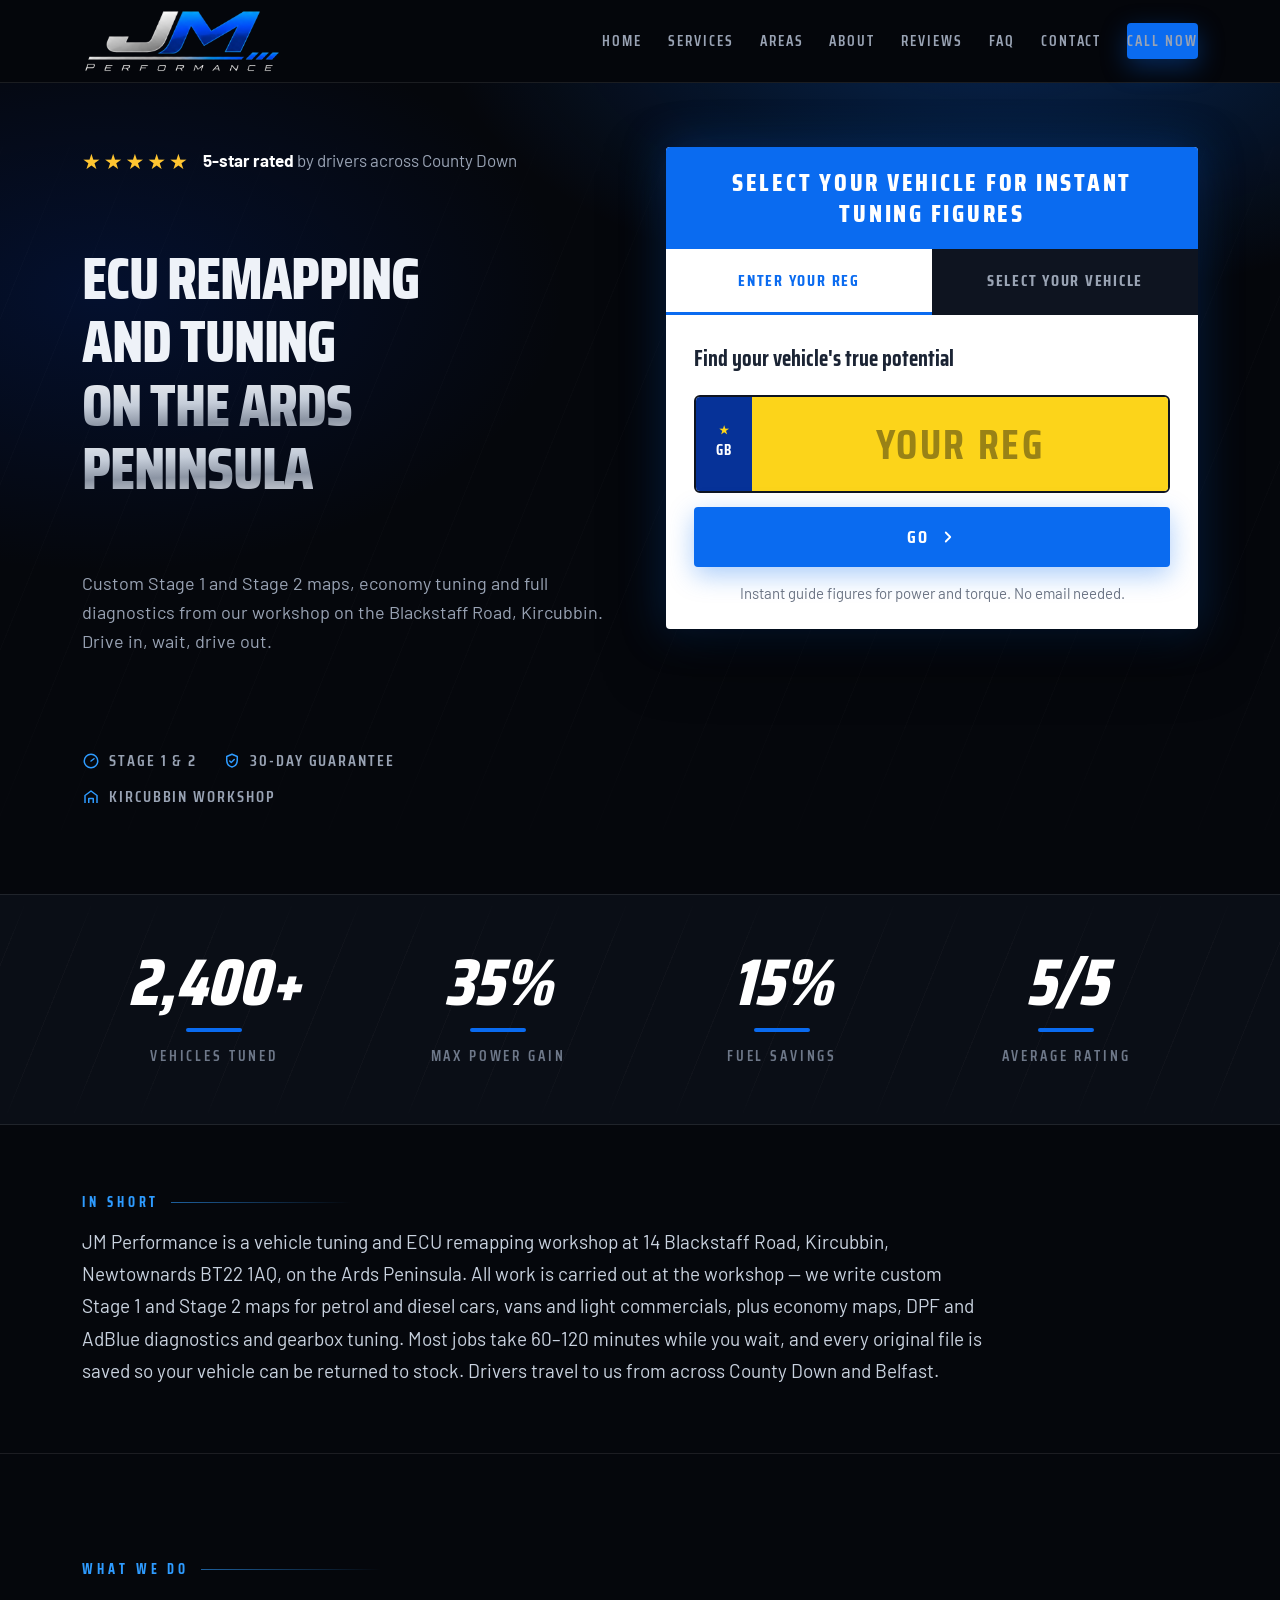
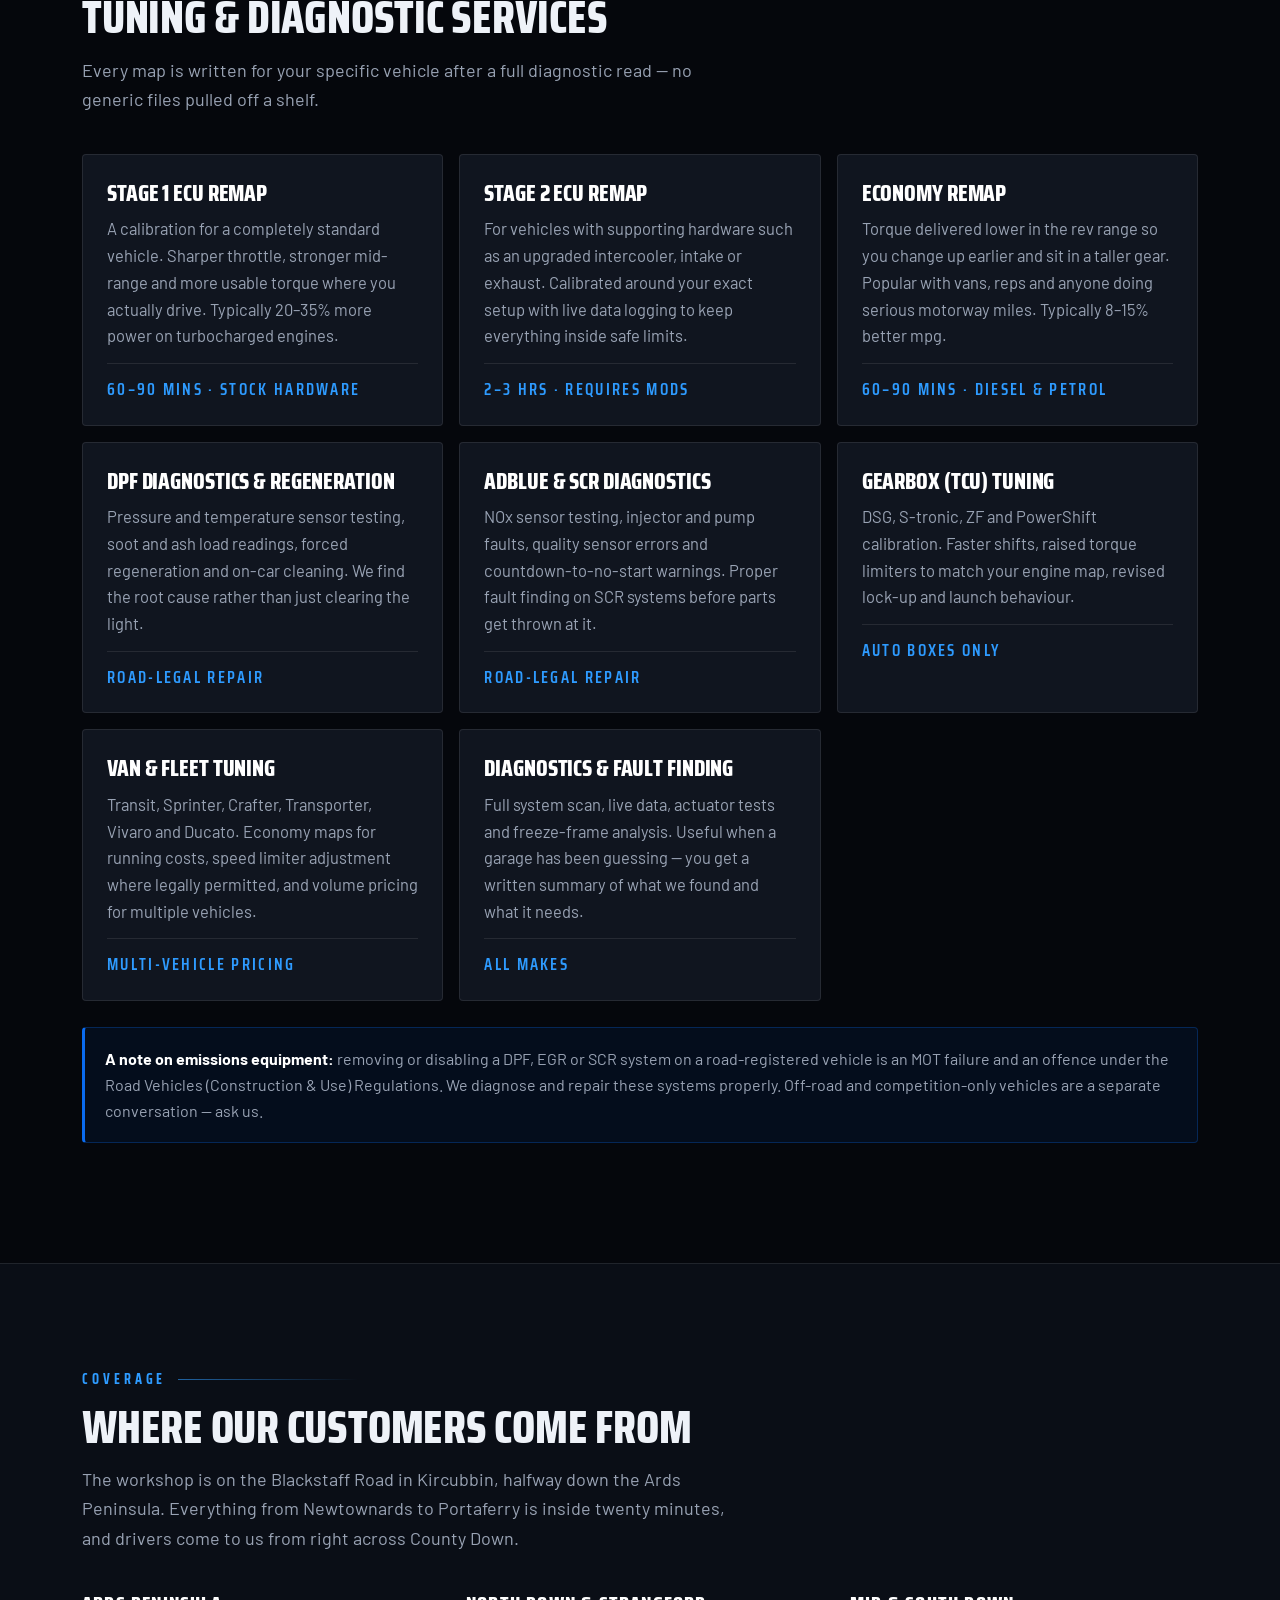
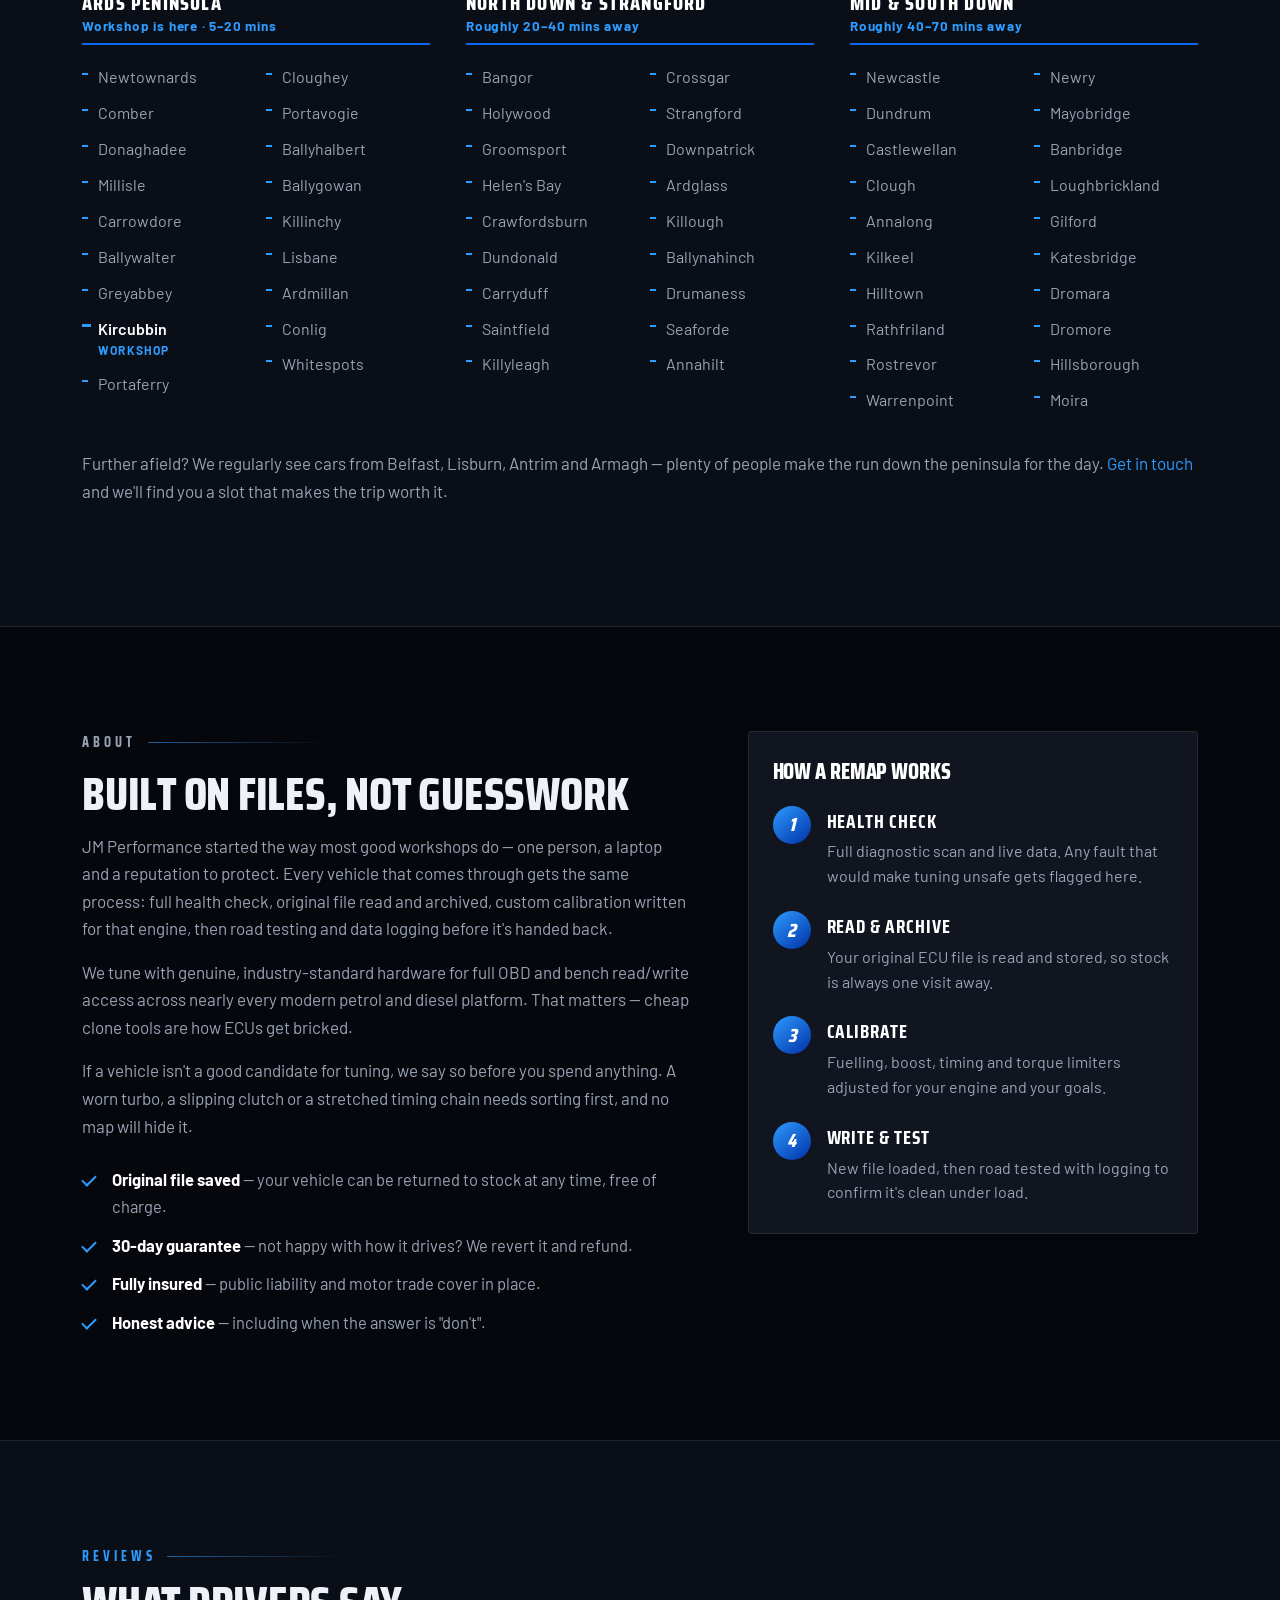
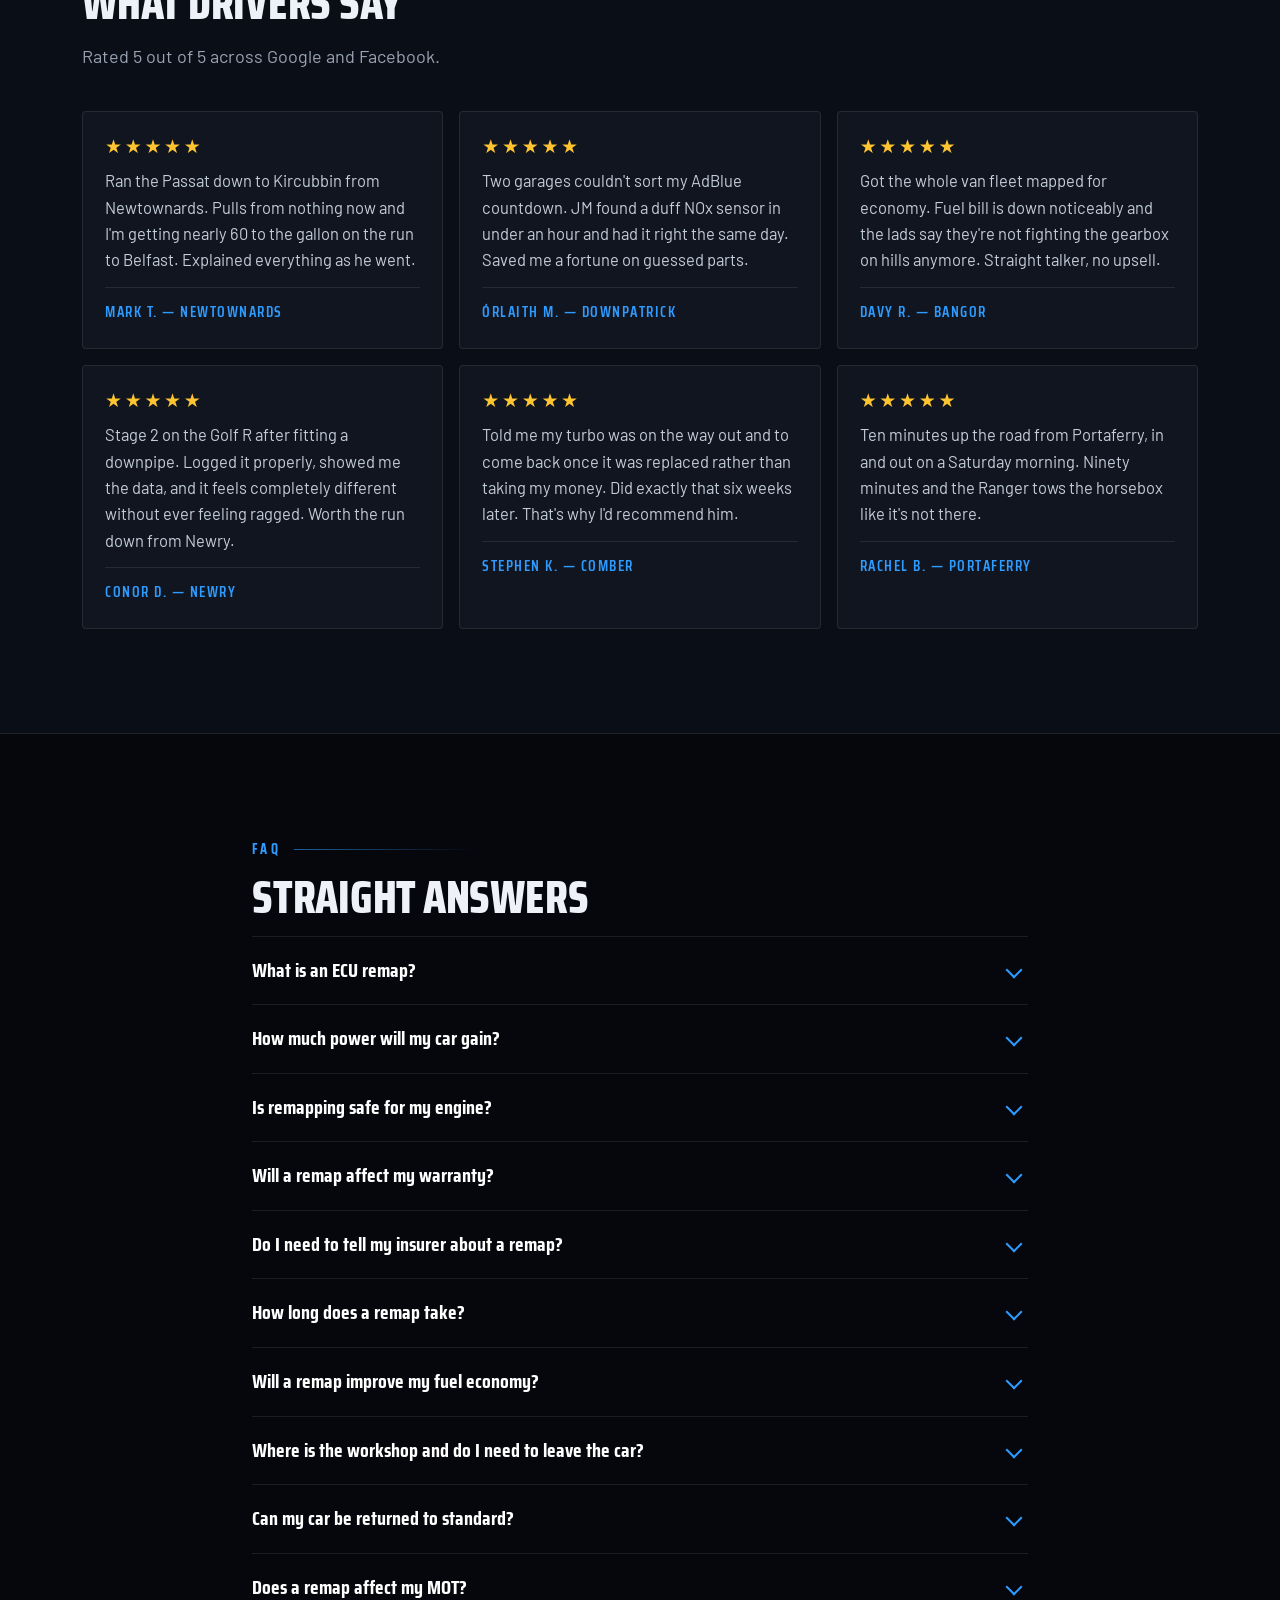
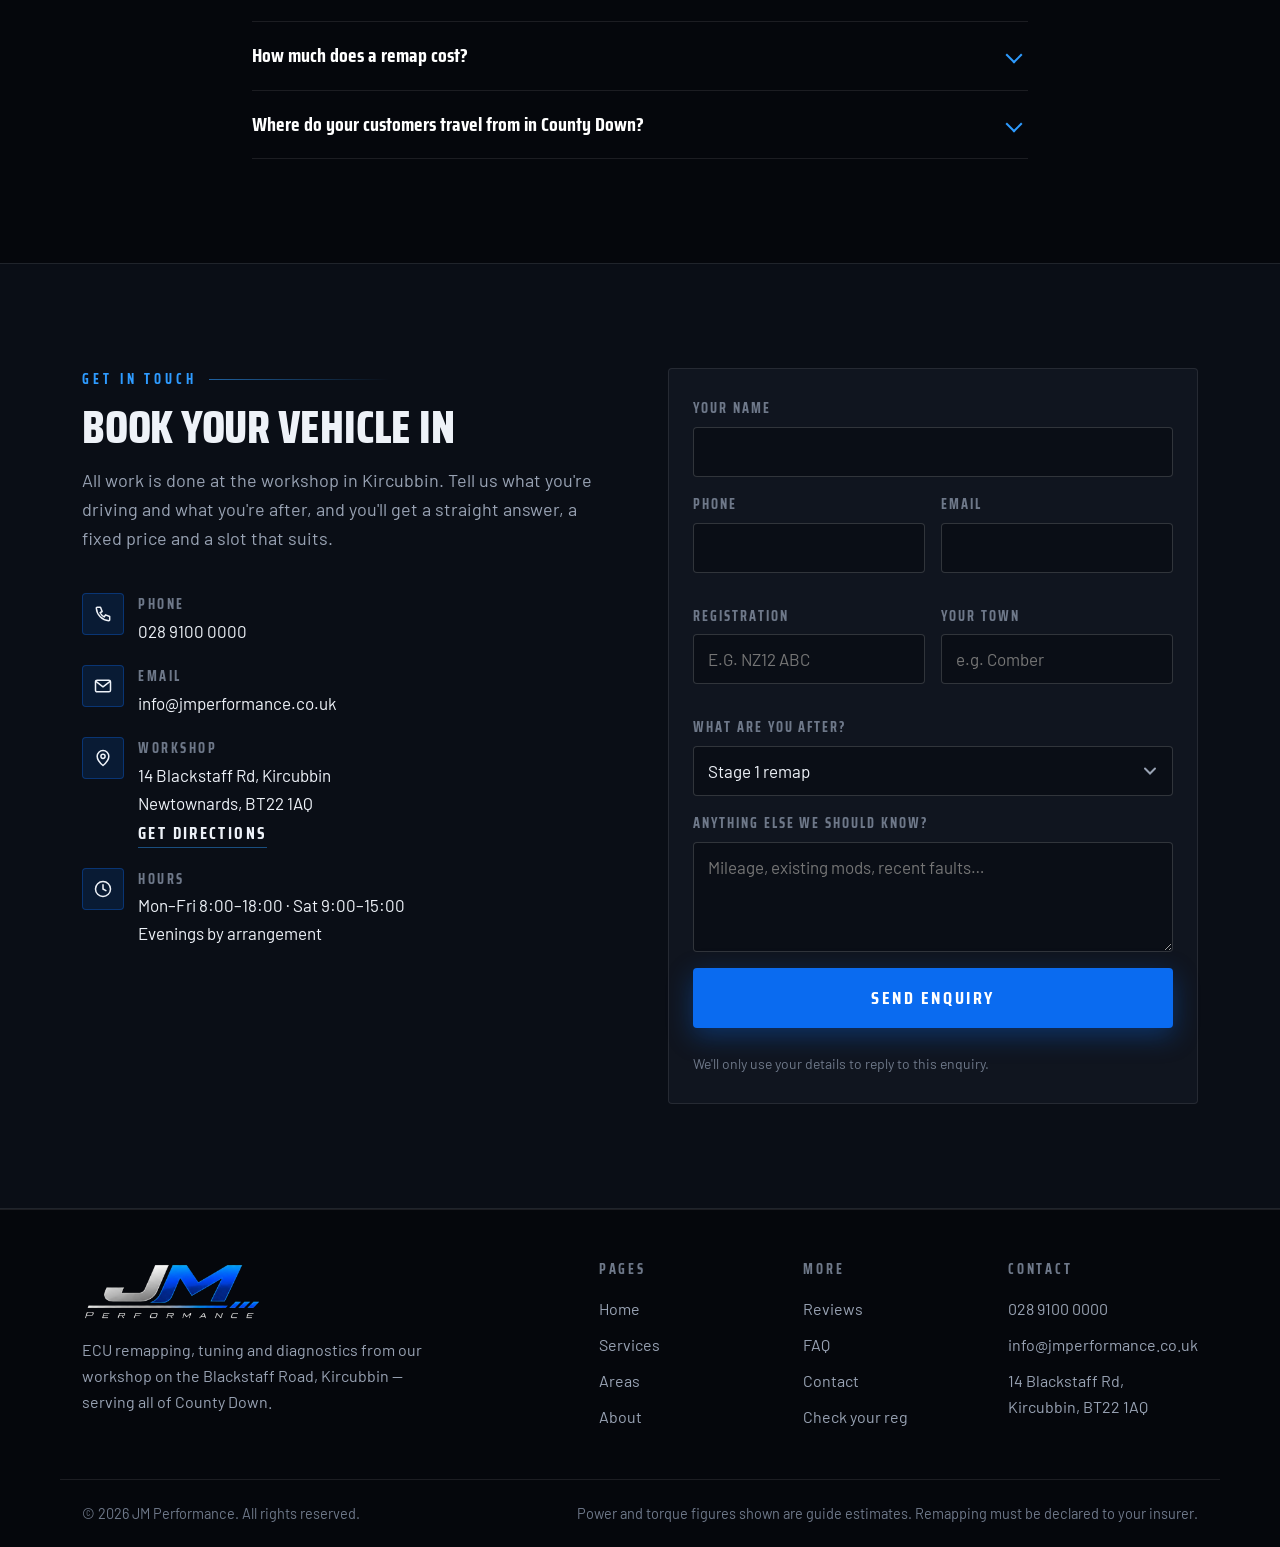
==== commit c4bdff55: "Add files via upload" ====
--- a/index.html
+++ b/index.html
@@ -5,8 +5,8 @@
 <meta name="viewport" content="width=device-width, initial-scale=1, viewport-fit=cover">
 <meta name="theme-color" content="#05070C">
 
-<title>JM Performance | ECU Remapping &amp; VAG Specialist — Kircubbin, County Down</title>
-<meta name="description" content="ECU remapping specialist and VAG tuning workshop in Kircubbin, County Down. VW, Audi, SEAT and Škoda a speciality, all makes welcome. Stage 1 &amp; 2 maps, economy tuning, DPF and AdBlue diagnostics. Check your reg for instant figures.">
+<title>JM Performance | ECU Remapping &amp; Tuning Workshop — Kircubbin, County Down</title>
+<meta name="description" content="ECU remapping and vehicle tuning workshop in Kircubbin on the Ards Peninsula, serving all of County Down. Stage 1 &amp; Stage 2 maps, economy tuning, DPF and AdBlue diagnostics. Check your reg for instant power and torque figures.">
 <link rel="canonical" href="https://jmperformance.co.uk/">
 <meta name="robots" content="index, follow, max-snippet:-1, max-image-preview:large">
 <meta name="geo.region" content="GB-NDN">
@@ -17,50 +17,33 @@
 <meta property="og:type" content="website">
 <meta property="og:site_name" content="JM Performance">
 <meta property="og:locale" content="en_GB">
-<meta property="og:title" content="JM Performance | ECU Remapping &amp; VAG Specialist — Kircubbin, County Down">
-<meta property="og:description" content="ECU remapping and VAG specialist in Kircubbin, County Down. Enter your reg for instant guide figures on power and torque.">
+<meta property="og:title" content="JM Performance | ECU Remapping &amp; Tuning Workshop — Kircubbin, County Down">
+<meta property="og:description" content="Tuning workshop in Kircubbin, Ards Peninsula. Enter your reg for instant guide figures on power and torque.">
 <meta property="og:url" content="https://jmperformance.co.uk/">
-<meta property="og:image" content="https://jmperformance.co.uk/assets/img/jm-share.jpg">
-<meta property="og:image:width" content="1200">
-<meta property="og:image:height" content="630">
-<meta property="og:image:alt" content="JM Performance — ECU remapping and VAG specialist, Kircubbin, County Down">
+<meta property="og:image" content="https://jmperformance.co.uk/assets/img/jm-logo.png">
 <meta name="twitter:card" content="summary_large_image">
-<meta name="twitter:title" content="JM Performance | ECU Remapping &amp; VAG Specialist — Kircubbin">
-<meta name="twitter:description" content="VAG specialist — VW, Audi, SEAT, Škoda. Enter your reg for instant power and torque figures.">
-<meta name="twitter:image" content="https://jmperformance.co.uk/assets/img/jm-share.jpg">
-
-<link rel="icon" href="assets/img/favicon.svg" type="image/svg+xml">
+<meta name="twitter:title" content="JM Performance | ECU Remapping Workshop — Kircubbin, County Down">
+<meta name="twitter:description" content="Enter your reg for instant guide figures on power and torque. Workshop in Kircubbin, County Down.">
+<meta name="twitter:image" content="https://jmperformance.co.uk/assets/img/jm-logo.png">
+
 <link rel="icon" href="assets/img/jm-logo-sm.png" type="image/png">
 <link rel="apple-touch-icon" href="assets/img/jm-logo.png">
-<link rel="manifest" href="site.webmanifest">
 
 <link rel="preconnect" href="https://fonts.googleapis.com">
 <link rel="preconnect" href="https://fonts.gstatic.com" crossorigin>
 <link rel="preload" as="image" href="assets/img/jm-logo.png">
-<link rel="preload" as="style" href="https://fonts.googleapis.com/css2?family=Saira+Condensed:wght@500;600;700;800&family=Barlow:ital,wght@0,400;0,500;0,600;0,700;1,600&display=swap">
 <link href="https://fonts.googleapis.com/css2?family=Saira+Condensed:wght@500;600;700;800&family=Barlow:ital,wght@0,400;0,500;0,600;0,700;1,600&display=swap" rel="stylesheet">
 <link rel="stylesheet" href="assets/css/styles.css">
 </head>
 <body>
 
-<!-- Loader — shown once per browsing session -->
-<div class="loader" id="loader" role="status" aria-live="polite" aria-label="Loading JM Performance">
-  <div class="loader-inner">
-    <img src="assets/img/jm-logo.png" alt="" width="586" height="192" class="loader-logo">
-    <span class="loader-rule" aria-hidden="true"></span>
-    <p class="loader-tag">Remapping · Diagnostics · ECU Tuning</p>
-    <p class="loader-url">jmperformance<span>.co.uk</span></p>
-    <span class="loader-bar" aria-hidden="true"><i></i></span>
-  </div>
-</div>
-
 <a class="skip-link" href="#main">Skip to content</a>
 
 <!-- ═══════════ HEADER ═══════════ -->
 <header class="site-header" id="siteHeader">
   <div class="wrap header-inner">
     <a href="#home" class="brand" aria-label="JM Performance — back to top">
-      <img src="assets/img/jm-logo.png" alt="JM Performance" width="586" height="192" class="brand-mark" fetchpriority="high" decoding="async">
+      <img src="assets/img/jm-logo.png" alt="JM Performance" width="586" height="192" class="brand-mark">
     </a>
 
     <nav class="nav-desktop" aria-label="Primary">
@@ -71,7 +54,7 @@
       <a href="#reviews">Reviews</a>
       <a href="#faq">FAQ</a>
       <a href="#contact">Contact</a>
-      <a href="tel:+447801265432" class="btn btn-primary btn-sm" data-phone-link>Call now</a>
+      <a href="tel:+442891000000" class="btn btn-primary btn-sm" data-phone-link>Call now</a>
     </nav>
 
     <button class="burger" id="burger" aria-label="Open menu" aria-expanded="false" aria-controls="mobileNav">
@@ -87,7 +70,7 @@
     <a href="#reviews">Reviews</a>
     <a href="#faq">FAQ</a>
     <a href="#contact">Contact</a>
-    <a href="tel:+447801265432" class="btn btn-primary nav-mobile-cta" data-phone-link>Call JM Performance</a>
+    <a href="tel:+442891000000" class="btn btn-primary nav-mobile-cta" data-phone-link>Call JM Performance</a>
   </nav>
 </header>
 
@@ -99,9 +82,9 @@
   <div class="hero-streaks" aria-hidden="true"></div>
 
   <div class="wrap hero-inner">
-    <p class="spec-line">
-      <span class="spec-tag">ECU Remapping Specialist</span>
-      <span class="spec-tag is-vag">VAG Specialist — VW · Audi · SEAT · Škoda</span>
+    <p class="rating-line">
+      <span class="stars" role="img" aria-label="Rated 5 out of 5">★★★★★</span>
+      <span><strong>5-star rated</strong> by drivers across County&nbsp;Down</span>
     </p>
 
     <h1 class="hero-h1">
@@ -109,7 +92,7 @@
       <span class="chrome">on the Ards Peninsula</span>
     </h1>
 
-    <p class="hero-sub">Custom Stage&nbsp;1 and Stage&nbsp;2 maps, economy tuning and full diagnostics from our workshop on the Blackstaff Road, Kircubbin. Deep experience across the VAG platforms — and every other make welcome. Drive in, wait, drive out.</p>
+    <p class="hero-sub">Custom Stage&nbsp;1 and Stage&nbsp;2 maps, economy tuning and full diagnostics from our workshop on the Blackstaff Road, Kircubbin. Drive in, wait, drive out.</p>
 
     <!-- ── Reg checker ── -->
     <div class="checker" id="checker">
@@ -162,7 +145,7 @@
         <button class="btn btn-primary btn-block" id="selGo" type="button" disabled>
           Show my figures <svg viewBox="0 0 24 24" width="18" height="18" aria-hidden="true"><path d="M9 6l6 6-6 6" fill="none" stroke="currentColor" stroke-width="2.4" stroke-linecap="round" stroke-linejoin="round"/></svg>
         </button>
-        <p class="checker-note">Full hybrids and EVs aren't listed — scope for tuning is limited, so <a href="#contact">ask us</a> and we'll tell you straight what's possible.</p>
+        <p class="checker-note">Can't find your engine? <a href="#contact">Send us the details</a> and we'll confirm what's available.</p>
       </div>
 
       <!-- Results -->
@@ -177,13 +160,9 @@
         <div class="result-extra" id="resultEconomy"></div>
 
         <div class="result-actions">
-          <a href="#" class="btn btn-primary btn-block" id="bookMap" target="_blank" rel="noopener">
-            <svg viewBox="0 0 24 24" width="18" height="18" aria-hidden="true"><path d="M21 11.5a8.4 8.4 0 01-12.3 7.5L3 20.5l1.6-5.5A8.4 8.4 0 1121 11.5z" fill="none" stroke="currentColor" stroke-width="1.9" stroke-linejoin="round"/></svg>
-            <span id="bookMapLabel">Book this map</span>
-          </a>
+          <a href="#contact" class="btn btn-primary btn-block" id="bookMap">Book this map</a>
           <button class="btn btn-ghost btn-block" type="button" id="resetChecker">Check another vehicle</button>
         </div>
-        <p class="result-alt">Rather not message? <a href="#contact" id="bookMapForm">Use the enquiry form instead</a> — your vehicle and figures are carried over.</p>
         <p class="result-disclaimer">Guide figures only, based on typical results for this engine family. Your final figures depend on fuel quality, mechanical condition and any existing modifications. We confirm real numbers after a diagnostic read.</p>
       </div>
     </div>
@@ -200,10 +179,10 @@
 <section class="stats" aria-label="JM Performance at a glance">
   <div class="hero-streaks stats-streaks" aria-hidden="true"></div>
   <div class="wrap stats-grid">
-    <div class="stat"><span class="stat-num is-word">VAG</span><span class="stat-rule"></span><span class="stat-label">VW · Audi · SEAT · Škoda</span></div>
-    <div class="stat"><span class="stat-num is-word">Custom</span><span class="stat-rule"></span><span class="stat-label">Files written per vehicle</span></div>
-    <div class="stat"><span class="stat-num is-word">Stock</span><span class="stat-rule"></span><span class="stat-label">Original file kept forever</span></div>
-    <div class="stat"><span class="stat-num is-word">30-day</span><span class="stat-rule"></span><span class="stat-label">Money-back guarantee</span></div>
+    <div class="stat"><span class="stat-num" data-count="2400" data-suffix="+">0</span><span class="stat-rule"></span><span class="stat-label">Vehicles tuned</span></div>
+    <div class="stat"><span class="stat-num" data-count="35" data-suffix="%">0</span><span class="stat-rule"></span><span class="stat-label">Max power gain</span></div>
+    <div class="stat"><span class="stat-num" data-count="15" data-suffix="%">0</span><span class="stat-rule"></span><span class="stat-label">Fuel savings</span></div>
+    <div class="stat"><span class="stat-num" data-count="5" data-suffix="/5">0</span><span class="stat-rule"></span><span class="stat-label">Average rating</span></div>
   </div>
 </section>
 
@@ -211,7 +190,7 @@
 <section class="answer-block" aria-label="Quick answer">
   <div class="wrap">
     <p class="eyebrow">In short</p>
-    <p class="answer-text">JM Performance is an ECU remapping specialist and VAG tuning workshop at 14 Blackstaff Road, Kircubbin, Newtownards BT22&nbsp;1AQ, on the Ards Peninsula. We specialise in the Volkswagen Audi Group platforms — Volkswagen, Audi, SEAT and Škoda — and work on every other make of car, van and light commercial too. Services include custom Stage&nbsp;1 and Stage&nbsp;2 maps, economy maps, DSG and TCU gearbox tuning, DPF and AdBlue diagnostics. All work is carried out at the workshop, most jobs take 60–120&nbsp;minutes while you wait, and every original file is archived so your vehicle can be returned to stock free of charge.</p>
+    <p class="answer-text">JM Performance is a vehicle tuning and ECU remapping workshop at 14 Blackstaff Road, Kircubbin, Newtownards BT22&nbsp;1AQ, on the Ards Peninsula. All work is carried out at the workshop — we write custom Stage&nbsp;1 and Stage&nbsp;2 maps for petrol and diesel cars, vans and light commercials, plus economy maps, DPF and AdBlue diagnostics and gearbox tuning. Most jobs take 60–120&nbsp;minutes while you wait, and every original file is saved so your vehicle can be returned to stock. Drivers travel to us from across County&nbsp;Down and Belfast.</p>
   </div>
 </section>
 
@@ -266,74 +245,6 @@
     </div>
 
     <p class="compliance-note"><strong>A note on emissions equipment:</strong> removing or disabling a DPF, EGR or SCR system on a road-registered vehicle is an MOT failure and an offence under the Road Vehicles (Construction &amp; Use) Regulations. We diagnose and repair these systems properly. Off-road and competition-only vehicles are a separate conversation — ask us.</p>
-  </div>
-</section>
-
-<!-- ═══════════ VAG SPECIALIST ═══════════ -->
-<section class="section vag-section" id="vag">
-  <div class="hero-streaks" aria-hidden="true"></div>
-  <div class="wrap vag-wrap">
-    <div class="vag-copy">
-      <p class="eyebrow">Our speciality</p>
-      <h2 class="section-h2">VAG specialist</h2>
-      <p class="section-lede">Volkswagen, Audi, SEAT and Škoda share engines, gearboxes and ECUs across the whole group. Knowing those platforms properly is the difference between a map that works and a map that just makes numbers.</p>
-
-      <ul class="vag-brands">
-        <li>Volkswagen</li><li>Audi</li><li>SEAT</li><li>Škoda</li><li>Cupra</li>
-      </ul>
-
-      <p>We work daily on EA189 and EA288 diesels, EA211 and EA888 petrols, and DQ250, DQ381 and DL382 gearboxes — the engines and boxes fitted to almost every Golf, A3, Leon, Octavia, Passat, Tiguan, Transporter and Superb on the road here.</p>
-      <p>Every other make is welcome and gets exactly the same process. The VAG experience just means that on those cars we already know where the limits are before we start.</p>
-    </div>
-
-    <aside class="vag-panel">
-      <h3>Common VAG jobs</h3>
-      <ul class="vag-list">
-        <li><strong>Golf GTD / GTI</strong><span>Stage 1 and 2 with logging</span></li>
-        <li><strong>Audi A3 &amp; A4 TDI</strong><span>Economy and power maps</span></li>
-        <li><strong>DSG / S-tronic</strong><span>Shift speed and torque limiters</span></li>
-        <li><strong>Transporter T5 / T6</strong><span>Van economy mapping</span></li>
-        <li><strong>Škoda Octavia vRS</strong><span>EA888 Stage 1 and 2</span></li>
-        <li><strong>SEAT Leon Cupra</strong><span>Hardware-matched calibration</span></li>
-      </ul>
-      <a href="#checker" class="btn btn-primary btn-block">Check your figures</a>
-    </aside>
-  </div>
-</section>
-
-<!-- ═══════════ FILM ═══════════ -->
-<section class="film" id="film" aria-labelledby="film-h2">
-  <div class="wrap film-wrap">
-    <p class="eyebrow">JM Performance</p>
-    <h2 class="section-h2" id="film-h2">Power, properly done</h2>
-    <p class="section-lede">Fifteen seconds on what a real remap actually changes — from the standard curve to the one your engine was always capable of.</p>
-
-    <figure class="film-frame">
-      <video
-        id="introVideo"
-        class="film-video"
-        poster="assets/video/jm-intro-poster.jpg"
-        preload="none"
-        muted
-        loop
-        playsinline
-        aria-label="JM Performance brand film: a road, a rising power curve, a car, a turbocharger and the JM Performance logo">
-        <source src="assets/video/jm-intro.webm" type="video/webm">
-        <source src="assets/video/jm-intro.mp4" type="video/mp4">
-        <p>Your browser can't play this video. <a href="assets/video/jm-intro.mp4">Download it instead</a>.</p>
-      </video>
-
-      <button class="film-play" id="filmPlay" type="button" aria-label="Play the JM Performance film">
-        <svg viewBox="0 0 24 24" width="30" height="30" aria-hidden="true"><path d="M8 5.5v13l11-6.5z" fill="currentColor"/></svg>
-      </button>
-
-      <button class="film-sound" id="filmSound" type="button" aria-label="Unmute the film" hidden>
-        <svg viewBox="0 0 24 24" width="20" height="20" aria-hidden="true" class="ic-off"><path d="M4 9v6h4l5 4V5L8 9H4z" fill="none" stroke="currentColor" stroke-width="1.9" stroke-linejoin="round"/><path d="M16 9l5 6M21 9l-5 6" stroke="currentColor" stroke-width="1.9" stroke-linecap="round"/></svg>
-        <svg viewBox="0 0 24 24" width="20" height="20" aria-hidden="true" class="ic-on"><path d="M4 9v6h4l5 4V5L8 9H4z" fill="none" stroke="currentColor" stroke-width="1.9" stroke-linejoin="round"/><path d="M16.5 8.5a5 5 0 010 7M19 6a8.5 8.5 0 010 12" fill="none" stroke="currentColor" stroke-width="1.9" stroke-linecap="round"/></svg>
-      </button>
-    </figure>
-
-    <p class="film-cta"><a href="#checker" class="btn btn-primary">See your vehicle's figures</a></p>
   </div>
 </section>
 
@@ -413,40 +324,43 @@
 
 <!-- ═══════════ REVIEWS ═══════════ -->
 <section class="section section-alt" id="reviews">
-  <div class="wrap wrap-narrow">
+  <div class="wrap">
     <p class="eyebrow">Reviews</p>
-    <h2 class="section-h2">Early days, and honest about it</h2>
-    <p class="section-lede">JM Performance is a new business. It has been busy from the start, but we would rather show you nothing than show you something we made up.</p>
-
-    <div class="reviews-empty">
-      <p>Real reviews go here as they come in, word for word, good and bad. Nothing edited, nothing invented.</p>
-      <p>If we have worked on your car, a couple of lines on Google genuinely helps a new workshop more than you would think — and it tells the next person what to expect.</p>
-      <div class="reviews-cta">
-        <a href="#" class="btn btn-primary" data-review-link>Leave a Google review</a>
-        <a href="#contact" class="btn btn-ghost">Book your vehicle in</a>
-      </div>
-    </div>
-
-    <!-- ═══════════════════════════════════════════════════════════
-         ADDING REAL REVIEWS
-         Delete the .reviews-empty block above once you have a few,
-         then uncomment the grid below and paste them in. Copy the
-         <figure> block for each one. Use the customer's real words
-         and real first name + town.
-
-         Under the UK Digital Markets, Competition and Consumers Act
-         2024, publishing fake or incentivised reviews is unlawful.
-         Only ever paste in reviews you have actually received.
-    ═══════════════════════════════════════════════════════════ -->
-    <!--
+    <h2 class="section-h2">What drivers say</h2>
+    <p class="section-lede">Rated 5 out of 5 across Google and Facebook.</p>
+
     <div class="reviews-grid">
       <figure class="review">
         <p class="stars" aria-label="5 out of 5">★★★★★</p>
-        <blockquote><p>REVIEW TEXT HERE</p></blockquote>
-        <figcaption>FIRST NAME — TOWN</figcaption>
+        <blockquote><p>Ran the Passat down to Kircubbin from Newtownards. Pulls from nothing now and I'm getting nearly 60 to the gallon on the run to Belfast. Explained everything as he went.</p></blockquote>
+        <figcaption>Mark T. — Newtownards</figcaption>
       </figure>
-    </div>
-    -->
+      <figure class="review">
+        <p class="stars" aria-label="5 out of 5">★★★★★</p>
+        <blockquote><p>Two garages couldn't sort my AdBlue countdown. JM found a duff NOx sensor in under an hour and had it right the same day. Saved me a fortune on guessed parts.</p></blockquote>
+        <figcaption>Órlaith M. — Downpatrick</figcaption>
+      </figure>
+      <figure class="review">
+        <p class="stars" aria-label="5 out of 5">★★★★★</p>
+        <blockquote><p>Got the whole van fleet mapped for economy. Fuel bill is down noticeably and the lads say they're not fighting the gearbox on hills anymore. Straight talker, no upsell.</p></blockquote>
+        <figcaption>Davy R. — Bangor</figcaption>
+      </figure>
+      <figure class="review">
+        <p class="stars" aria-label="5 out of 5">★★★★★</p>
+        <blockquote><p>Stage 2 on the Golf R after fitting a downpipe. Logged it properly, showed me the data, and it feels completely different without ever feeling ragged. Worth the run down from Newry.</p></blockquote>
+        <figcaption>Conor D. — Newry</figcaption>
+      </figure>
+      <figure class="review">
+        <p class="stars" aria-label="5 out of 5">★★★★★</p>
+        <blockquote><p>Told me my turbo was on the way out and to come back once it was replaced rather than taking my money. Did exactly that six weeks later. That's why I'd recommend him.</p></blockquote>
+        <figcaption>Stephen K. — Comber</figcaption>
+      </figure>
+      <figure class="review">
+        <p class="stars" aria-label="5 out of 5">★★★★★</p>
+        <blockquote><p>Ten minutes up the road from Portaferry, in and out on a Saturday morning. Ninety minutes and the Ranger tows the horsebox like it's not there.</p></blockquote>
+        <figcaption>Rachel B. — Portaferry</figcaption>
+      </figure>
+    </div>
   </div>
 </section>
 
@@ -491,11 +405,6 @@
       <details class="faq">
         <summary><h3>Will a remap improve my fuel economy?</h3></summary>
         <div class="faq-a"><p>It can, but only if your driving style stays the same. An economy map delivers torque lower in the rev range so you can change up earlier and hold a taller gear, which typically returns 8–15% better mpg on diesels doing steady motorway or commuting miles. If you use the extra power, you'll use more fuel — that's just physics.</p></div>
-      </details>
-
-      <details class="faq">
-        <summary><h3>Do you specialise in particular makes?</h3></summary>
-        <div class="faq-a"><p>Yes. JM Performance is a VAG specialist, meaning Volkswagen, Audi, SEAT, Škoda and Cupra. Those four brands share engines, gearboxes and ECU hardware across the group, so we work daily on EA189 and EA288 diesels, EA211 and EA888 petrols and DQ250, DQ381 and DL382 gearboxes. Every other make is welcome and follows exactly the same process.</p></div>
       </details>
 
       <details class="faq">
@@ -538,11 +447,11 @@
       <ul class="contact-details">
         <li>
           <span class="ci" aria-hidden="true"><svg viewBox="0 0 24 24" width="20" height="20"><path d="M5 4h4l2 5-2.5 1.5a12 12 0 005 5L15 13l5 2v4a1 1 0 01-1.1 1A16 16 0 014 5.1 1 1 0 015 4z" fill="none" stroke="currentColor" stroke-width="1.8" stroke-linejoin="round"/></svg></span>
-          <div><strong>Phone</strong><a href="tel:+447801265432" data-phone-link data-phone-text>07801 265432</a></div>
+          <div><strong>Phone</strong><a href="tel:+442891000000" data-phone-link data-phone-text>028 9100 0000</a></div>
         </li>
         <li>
           <span class="ci" aria-hidden="true"><svg viewBox="0 0 24 24" width="20" height="20"><rect x="3" y="5" width="18" height="14" rx="2" fill="none" stroke="currentColor" stroke-width="1.8"/><path d="M3.5 6.5L12 13l8.5-6.5" fill="none" stroke="currentColor" stroke-width="1.8" stroke-linejoin="round"/></svg></span>
-          <div><strong>Email</strong><a href="mailto:Joshmcmaster1234@gmail.com" data-email-link>Joshmcmaster1234@gmail.com</a></div>
+          <div><strong>Email</strong><a href="mailto:info@jmperformance.co.uk" data-email-link>info@jmperformance.co.uk</a></div>
         </li>
         <li>
           <span class="ci" aria-hidden="true"><svg viewBox="0 0 24 24" width="20" height="20"><path d="M12 21s7-5.6 7-11a7 7 0 10-14 0c0 5.4 7 11 7 11z" fill="none" stroke="currentColor" stroke-width="1.8" stroke-linejoin="round"/><circle cx="12" cy="10" r="2.5" fill="none" stroke="currentColor" stroke-width="1.8"/></svg></span>
@@ -599,11 +508,6 @@
         <textarea id="cfMsg" name="message" rows="4" placeholder="Mileage, existing mods, recent faults…"></textarea>
       </div>
       <button class="btn btn-primary btn-block" type="submit">Send enquiry</button>
-      <div class="form-or"><span>or</span></div>
-      <a href="#" class="btn btn-ghost btn-block" data-msg-link id="formMsgBtn">
-        <svg viewBox="0 0 24 24" width="18" height="18" aria-hidden="true"><path d="M21 11.5a8.4 8.4 0 01-12.3 7.5L3 20.5l1.6-5.5A8.4 8.4 0 1121 11.5z" fill="none" stroke="currentColor" stroke-width="1.9" stroke-linejoin="round"/></svg>
-        Send these details to JM Performance
-      </a>
       <p class="form-status" id="formStatus" role="status" aria-live="polite"></p>
       <p class="form-small">We'll only use your details to reply to this enquiry.</p>
     </form>
@@ -616,44 +520,36 @@
 <footer class="site-footer">
   <div class="wrap footer-inner">
     <div class="footer-brand">
-      <img src="assets/img/jm-logo.png" alt="JM Performance" width="586" height="192" loading="lazy" decoding="async">
+      <img src="assets/img/jm-logo.png" alt="JM Performance" width="586" height="192" loading="lazy">
       <p>ECU remapping, tuning and diagnostics from our workshop on the Blackstaff Road, Kircubbin — serving all of County Down.</p>
     </div>
     <nav class="footer-nav" aria-label="Footer">
       <div>
-        <h2 class="footer-h">Pages</h2>
+        <h4>Pages</h4>
         <a href="#home">Home</a><a href="#services">Services</a><a href="#areas">Areas</a><a href="#about">About</a>
       </div>
       <div>
-        <h2 class="footer-h">More</h2>
+        <h4>More</h4>
         <a href="#reviews">Reviews</a><a href="#faq">FAQ</a><a href="#contact">Contact</a><a href="#checker">Check your reg</a>
       </div>
       <div>
-        <h2 class="footer-h">Contact</h2>
-        <a href="tel:+447801265432" data-phone-link data-phone-text>07801 265432</a>
-        <a href="mailto:Joshmcmaster1234@gmail.com" data-email-link>Joshmcmaster1234@gmail.com</a>
+        <h4>Contact</h4>
+        <a href="tel:+442891000000" data-phone-link data-phone-text>028 9100 0000</a>
+        <a href="mailto:info@jmperformance.co.uk" data-email-link>info@jmperformance.co.uk</a>
         <span>14 Blackstaff Rd,<br>Kircubbin, BT22 1AQ</span>
       </div>
     </nav>
   </div>
   <div class="wrap footer-base">
     <p>&copy; <span id="year">2026</span> JM Performance. All rights reserved.</p>
-    <p class="footer-legal">Power and torque figures shown are guide estimates. Remapping must be declared to your insurer.<br>
-      <a href="privacy.html">Privacy Policy</a> · <a href="terms.html">Terms of Service</a> · <button type="button" class="linkish" data-cookie-reopen>Cookie settings</button></p>
-    <p class="footer-credit">Site by Apex.</p>
+    <p class="footer-legal">Power and torque figures shown are guide estimates. Remapping must be declared to your insurer.</p>
   </div>
 </footer>
 
-<nav class="mobile-bar" id="mobileBar" aria-label="Quick contact">
-  <a href="tel:+447801265432" class="mobile-bar-btn is-call" data-mobile-link aria-label="Call JM Performance">
-    <svg viewBox="0 0 24 24" width="19" height="19" aria-hidden="true"><path d="M5 4h4l2 5-2.5 1.5a12 12 0 005 5L15 13l5 2v4a1 1 0 01-1.1 1A16 16 0 014 5.1 1 1 0 015 4z" fill="none" stroke="currentColor" stroke-width="1.9" stroke-linejoin="round"/></svg>
-    Call now
-  </a>
-  <a href="#" class="mobile-bar-btn is-msg" data-msg-link aria-label="Send your details to JM Performance by message">
-    <svg viewBox="0 0 24 24" width="19" height="19" aria-hidden="true"><path d="M21 11.5a8.4 8.4 0 01-12.3 7.5L3 20.5l1.6-5.5A8.4 8.4 0 1121 11.5z" fill="none" stroke="currentColor" stroke-width="1.9" stroke-linejoin="round"/></svg>
-    Send details
-  </a>
-</nav>
+<a href="tel:+442891000000" class="mobile-call-bar" data-phone-link aria-label="Call JM Performance">
+  <svg viewBox="0 0 24 24" width="20" height="20" aria-hidden="true"><path d="M5 4h4l2 5-2.5 1.5a12 12 0 005 5L15 13l5 2v4a1 1 0 01-1.1 1A16 16 0 014 5.1 1 1 0 015 4z" fill="none" stroke="currentColor" stroke-width="1.8" stroke-linejoin="round"/></svg>
+  Call the workshop
+</a>
 
 <!-- ═══════════ STRUCTURED DATA ═══════════ -->
 <script type="application/ld+json">
@@ -664,12 +560,12 @@
       "@type": ["AutoRepair", "LocalBusiness"],
       "@id": "https://jmperformance.co.uk/#business",
       "name": "JM Performance",
-      "description": "ECU remapping specialist and VAG tuning workshop at 14 Blackstaff Road, Kircubbin, on the Ards Peninsula in County Down, Northern Ireland. Volkswagen, Audi, SEAT and Skoda a speciality, all makes welcome. All work carried out at the workshop.",
+      "description": "ECU remapping, vehicle tuning and diagnostics workshop at 14 Blackstaff Road, Kircubbin, on the Ards Peninsula in County Down, Northern Ireland. All work carried out at the workshop.",
       "url": "https://jmperformance.co.uk/",
       "logo": "https://jmperformance.co.uk/assets/img/jm-logo.png",
       "image": "https://jmperformance.co.uk/assets/img/jm-logo.png",
-      "telephone": "+44 7801 265432",
-      "email": "Joshmcmaster1234@gmail.com",
+      "telephone": "+44 28 9100 0000",
+      "email": "info@jmperformance.co.uk",
       "priceRange": "££",
       "currenciesAccepted": "GBP",
       "paymentAccepted": "Cash, Debit Card, Credit Card, Bank Transfer",
@@ -720,17 +616,16 @@
         {"@type":"OpeningHoursSpecification","dayOfWeek":["Monday","Tuesday","Wednesday","Thursday","Friday"],"opens":"08:00","closes":"18:00"},
         {"@type":"OpeningHoursSpecification","dayOfWeek":"Saturday","opens":"09:00","closes":"15:00"}
       ],
-      "knowsAbout": [
-        "ECU remapping","Volkswagen","Audi","SEAT","Skoda","Cupra",
-        "Volkswagen Audi Group tuning","Stage 1 remapping","Stage 2 remapping",
-        "DSG gearbox tuning","DPF diagnostics","AdBlue SCR diagnostics","Economy remapping"
-      ],
-      "slogan": "ECU remapping specialist and VAG tuning — VW, Audi, SEAT and Skoda",
+      "aggregateRating": {
+        "@type": "AggregateRating",
+        "ratingValue": "5",
+        "bestRating": "5",
+        "ratingCount": "48"
+      },
       "hasOfferCatalog": {
         "@type": "OfferCatalog",
         "name": "Tuning and diagnostic services",
         "itemListElement": [
-          {"@type":"Offer","itemOffered":{"@type":"Service","name":"VAG specialist remapping","description":"Specialist ECU remapping for Volkswagen, Audi, SEAT, Skoda and Cupra, covering EA189, EA288, EA211 and EA888 engines and DQ250, DQ381 and DL382 gearboxes."}},
           {"@type":"Offer","itemOffered":{"@type":"Service","name":"Stage 1 ECU remap","description":"Custom ECU calibration for standard vehicles, typically 20-35% more power on turbocharged engines."}},
           {"@type":"Offer","itemOffered":{"@type":"Service","name":"Stage 2 ECU remap","description":"Calibration for vehicles with supporting hardware such as upgraded intercooler, intake or exhaust."}},
           {"@type":"Offer","itemOffered":{"@type":"Service","name":"Economy remap","description":"Torque delivered lower in the rev range for typically 8-15% better fuel economy."}},
@@ -764,17 +659,6 @@
       }
     },
     {
-      "@type": "VideoObject",
-      "@id": "https://jmperformance.co.uk/#film",
-      "name": "JM Performance — ECU remapping and tuning",
-      "description": "Short brand film showing what an ECU remap changes: the road, the standard power curve against the remapped curve, the car, the turbocharger and the JM Performance logo.",
-      "thumbnailUrl": "https://jmperformance.co.uk/assets/video/jm-intro-poster.jpg",
-      "uploadDate": "2026-09-01",
-      "duration": "PT16S",
-      "contentUrl": "https://jmperformance.co.uk/assets/video/jm-intro.mp4",
-      "publisher": {"@id": "https://jmperformance.co.uk/#business"}
-    },
-    {
       "@type": "FAQPage",
       "@id": "https://jmperformance.co.uk/#faq",
       "mainEntity": [
@@ -785,7 +669,6 @@
         {"@type":"Question","name":"Do I need to tell my insurer about a remap?","acceptedAnswer":{"@type":"Answer","text":"Yes. A remap is a modification and must be declared to your insurer. Failing to declare it can invalidate your policy and leave a claim unpaid. In practice many insurers charge little or nothing for a Stage 1 map on a standard vehicle, but the declaration has to be made."}},
         {"@type":"Question","name":"How long does a remap take?","acceptedAnswer":{"@type":"Answer","text":"Most Stage 1 and economy remaps take 60 to 90 minutes from arrival to road test. Stage 2 calibrations, gearbox tuning and anything requiring the ECU to be removed for bench work take two to three hours."}},
         {"@type":"Question","name":"Will a remap improve my fuel economy?","acceptedAnswer":{"@type":"Answer","text":"It can, but only if your driving style stays the same. An economy map delivers torque lower in the rev range so you can change up earlier and hold a taller gear, which typically returns 8 to 15 percent better mpg on diesels doing steady motorway or commuting miles."}},
-        {"@type":"Question","name":"Does JM Performance specialise in particular makes?","acceptedAnswer":{"@type":"Answer","text":"Yes. JM Performance is a VAG specialist, meaning Volkswagen, Audi, SEAT, Skoda and Cupra. Those brands share engines, gearboxes and ECU hardware across the group, so the workshop works daily on EA189 and EA288 diesels, EA211 and EA888 petrols and DQ250, DQ381 and DL382 gearboxes. Every other make is welcome and follows the same process."}},
         {"@type":"Question","name":"Where is the JM Performance workshop?","acceptedAnswer":{"@type":"Answer","text":"JM Performance is at 14 Blackstaff Road, Kircubbin, Newtownards BT22 1AQ, on the Ards Peninsula between Greyabbey and Portavogie. All work is carried out at the workshop, not as a mobile service. Most jobs are completed while you wait and there is off-road parking on site."}},
         {"@type":"Question","name":"Can my car be returned to standard after a remap?","acceptedAnswer":{"@type":"Answer","text":"Yes. Your original ECU file is read and archived before any changes are made, and we keep it indefinitely. If you are selling the vehicle, going in for warranty work, or simply do not get on with the map, we will write the original file back free of charge."}},
         {"@type":"Question","name":"Does a remap affect my MOT?","acceptedAnswer":{"@type":"Answer","text":"A properly written remap does not cause an MOT failure. Emissions must still fall within the limits for your vehicle, and a good map is calibrated to do exactly that. What does cause a failure is removing or disabling emissions equipment such as a DPF, EGR or SCR system, which we do not do on road-registered vehicles."}},
@@ -797,22 +680,7 @@
 }
 </script>
 
-<script src="assets/js/consent.js" defer></script>
 <script src="assets/js/vehicle-data.js" defer></script>
 <script src="assets/js/app.js" defer></script>
-<!-- Cookie consent — nothing is set until a choice is made -->
-<div class="cookie" id="cookieBar" role="dialog" aria-modal="false" aria-labelledby="cookieTitle" hidden>
-  <div class="cookie-inner">
-    <div>
-      <h2 id="cookieTitle">Cookies</h2>
-      <p>We'd like to use analytics to see which pages are useful. Nothing is set unless you agree, and we never use advertising cookies. See our <a href="privacy.html">Privacy Policy</a>.</p>
-    </div>
-    <div class="cookie-actions">
-      <button class="btn btn-primary btn-sm" type="button" id="cookieAccept">Accept analytics</button>
-      <button class="btn btn-ghost btn-sm" type="button" id="cookieReject">Essential only</button>
-    </div>
-  </div>
-</div>
-
 </body>
 </html>
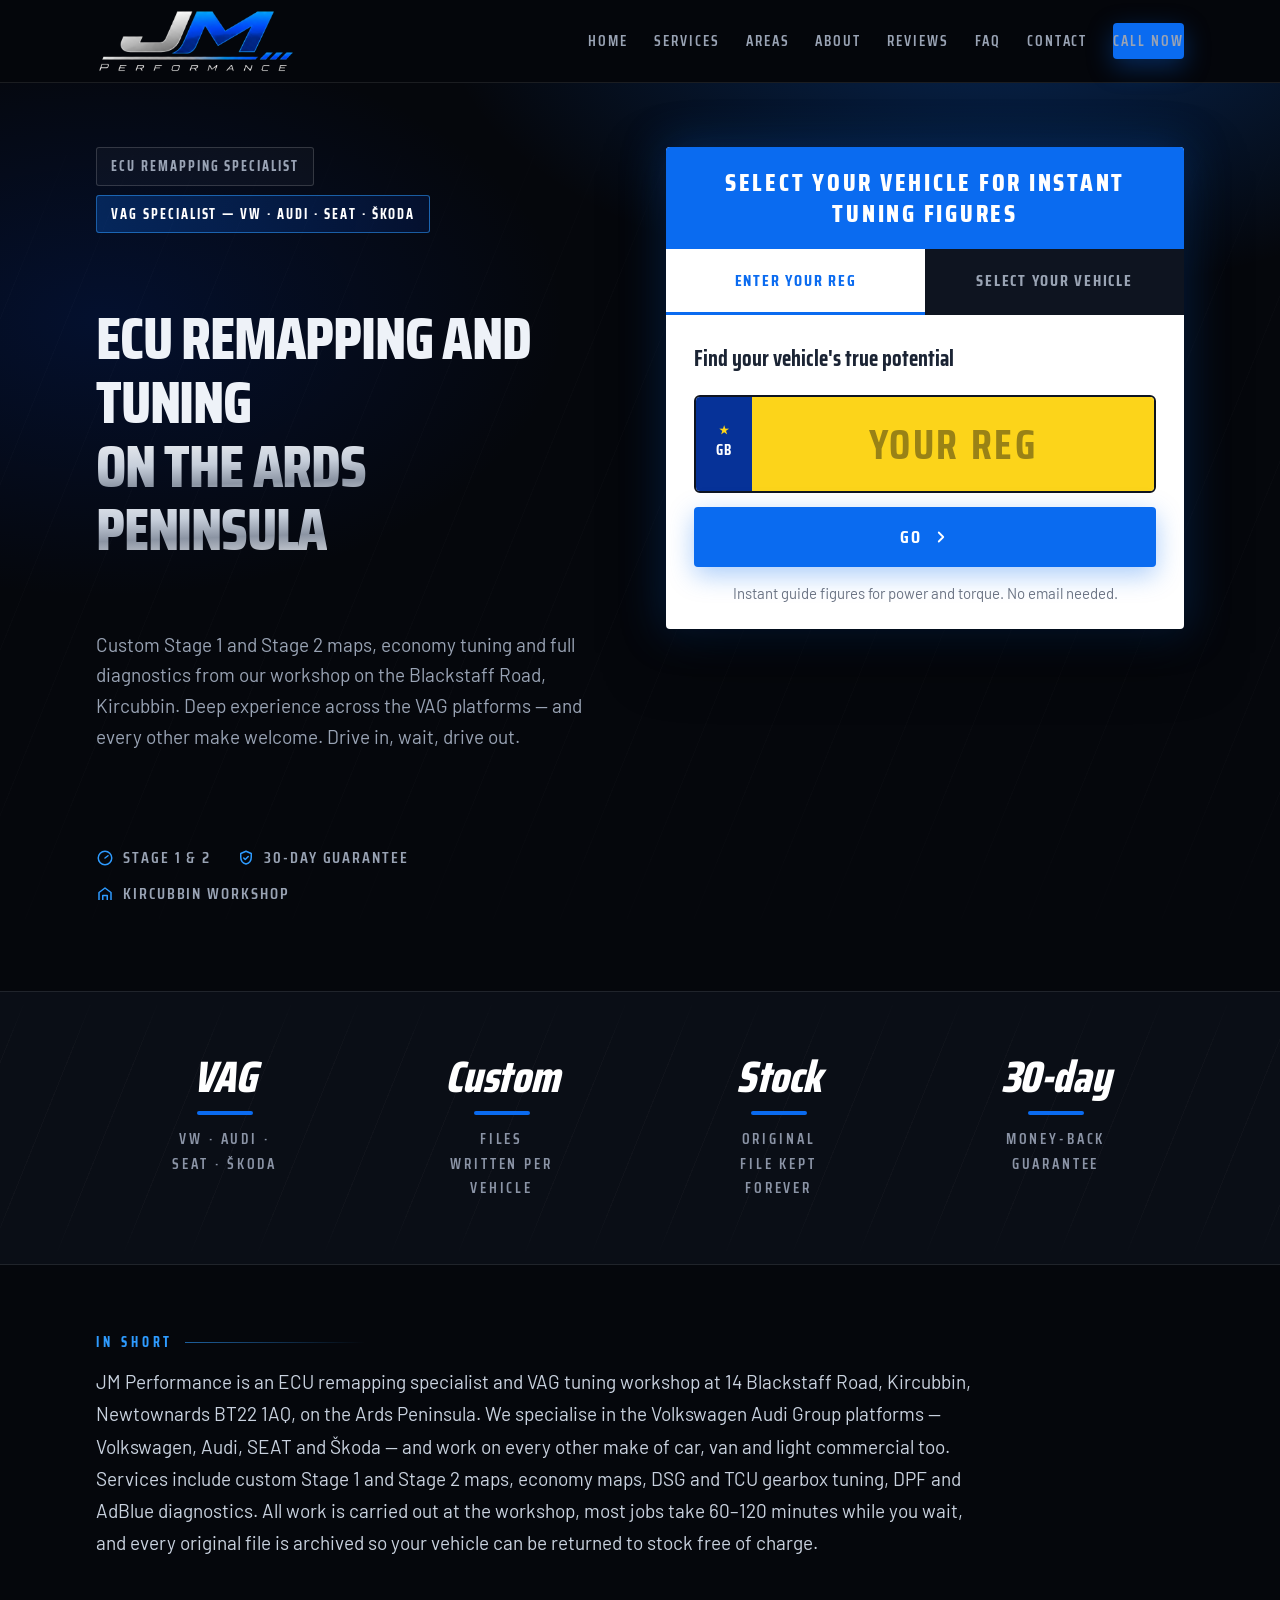
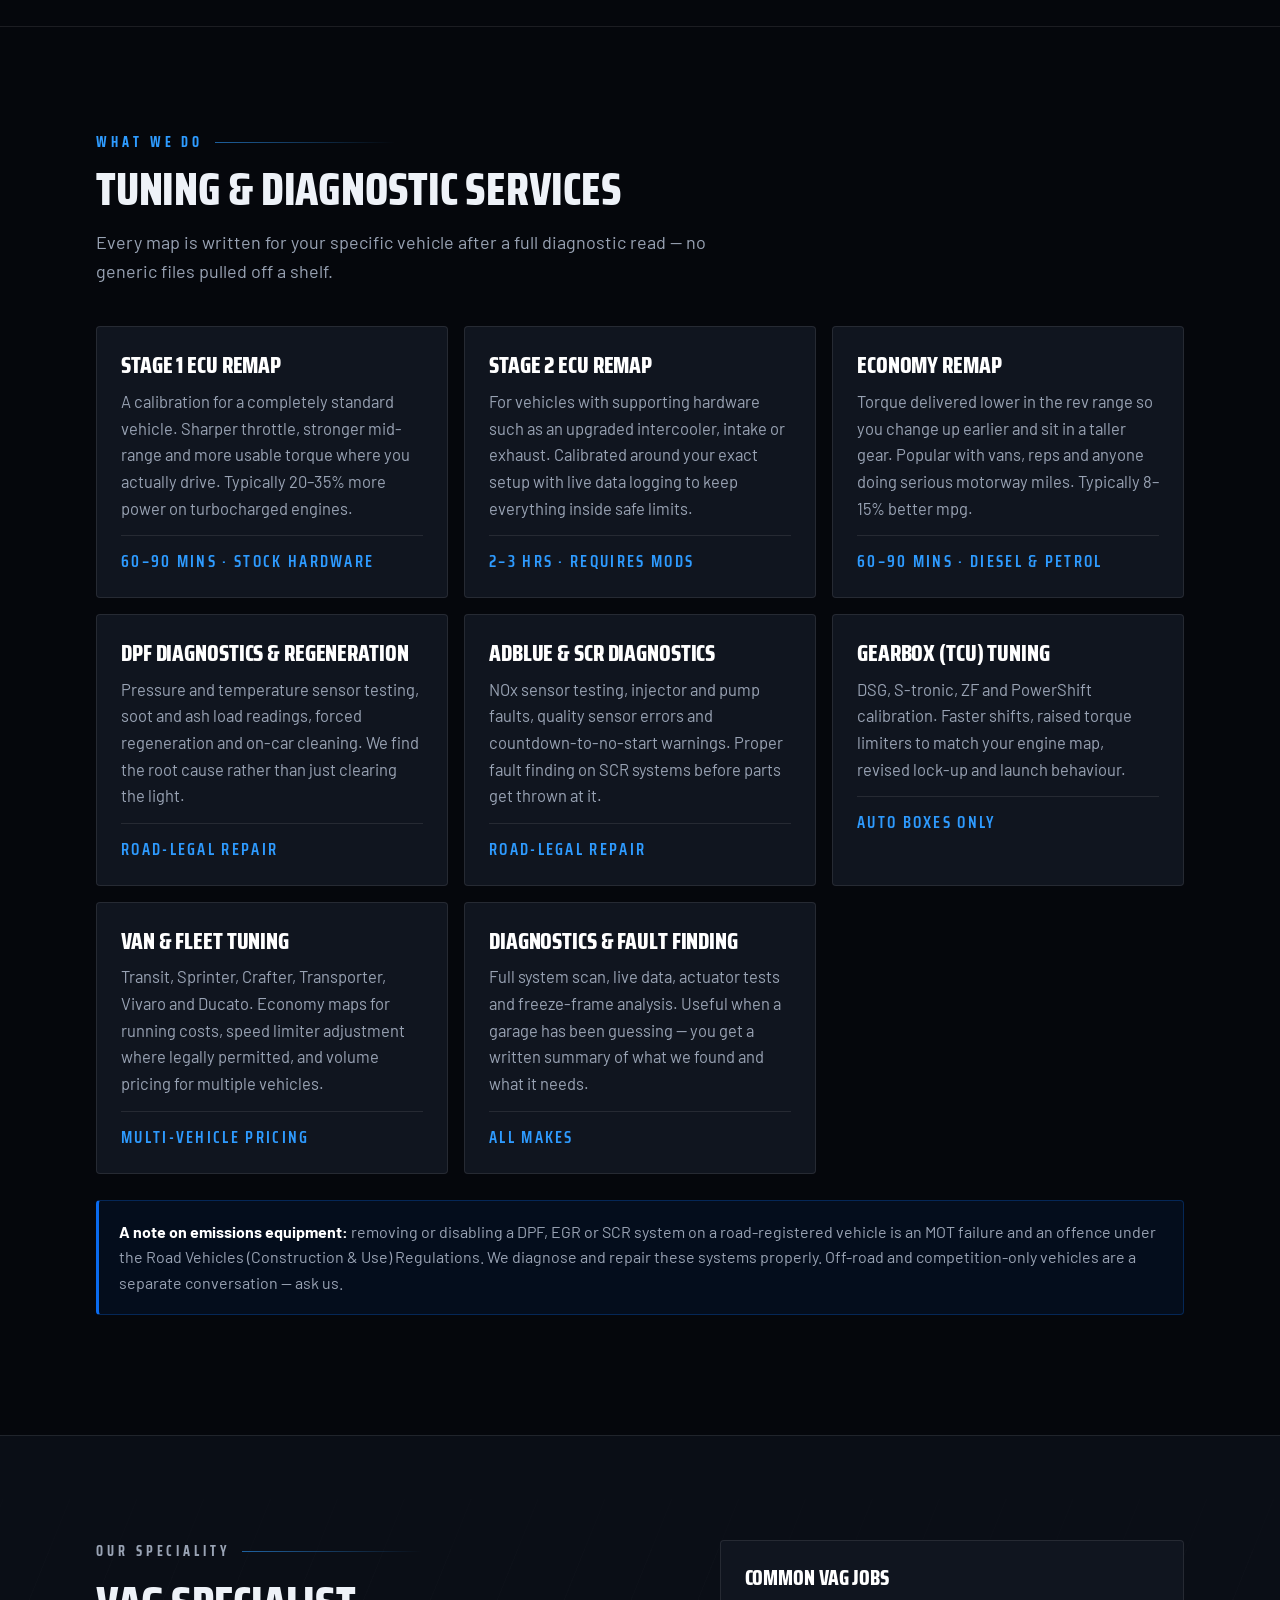
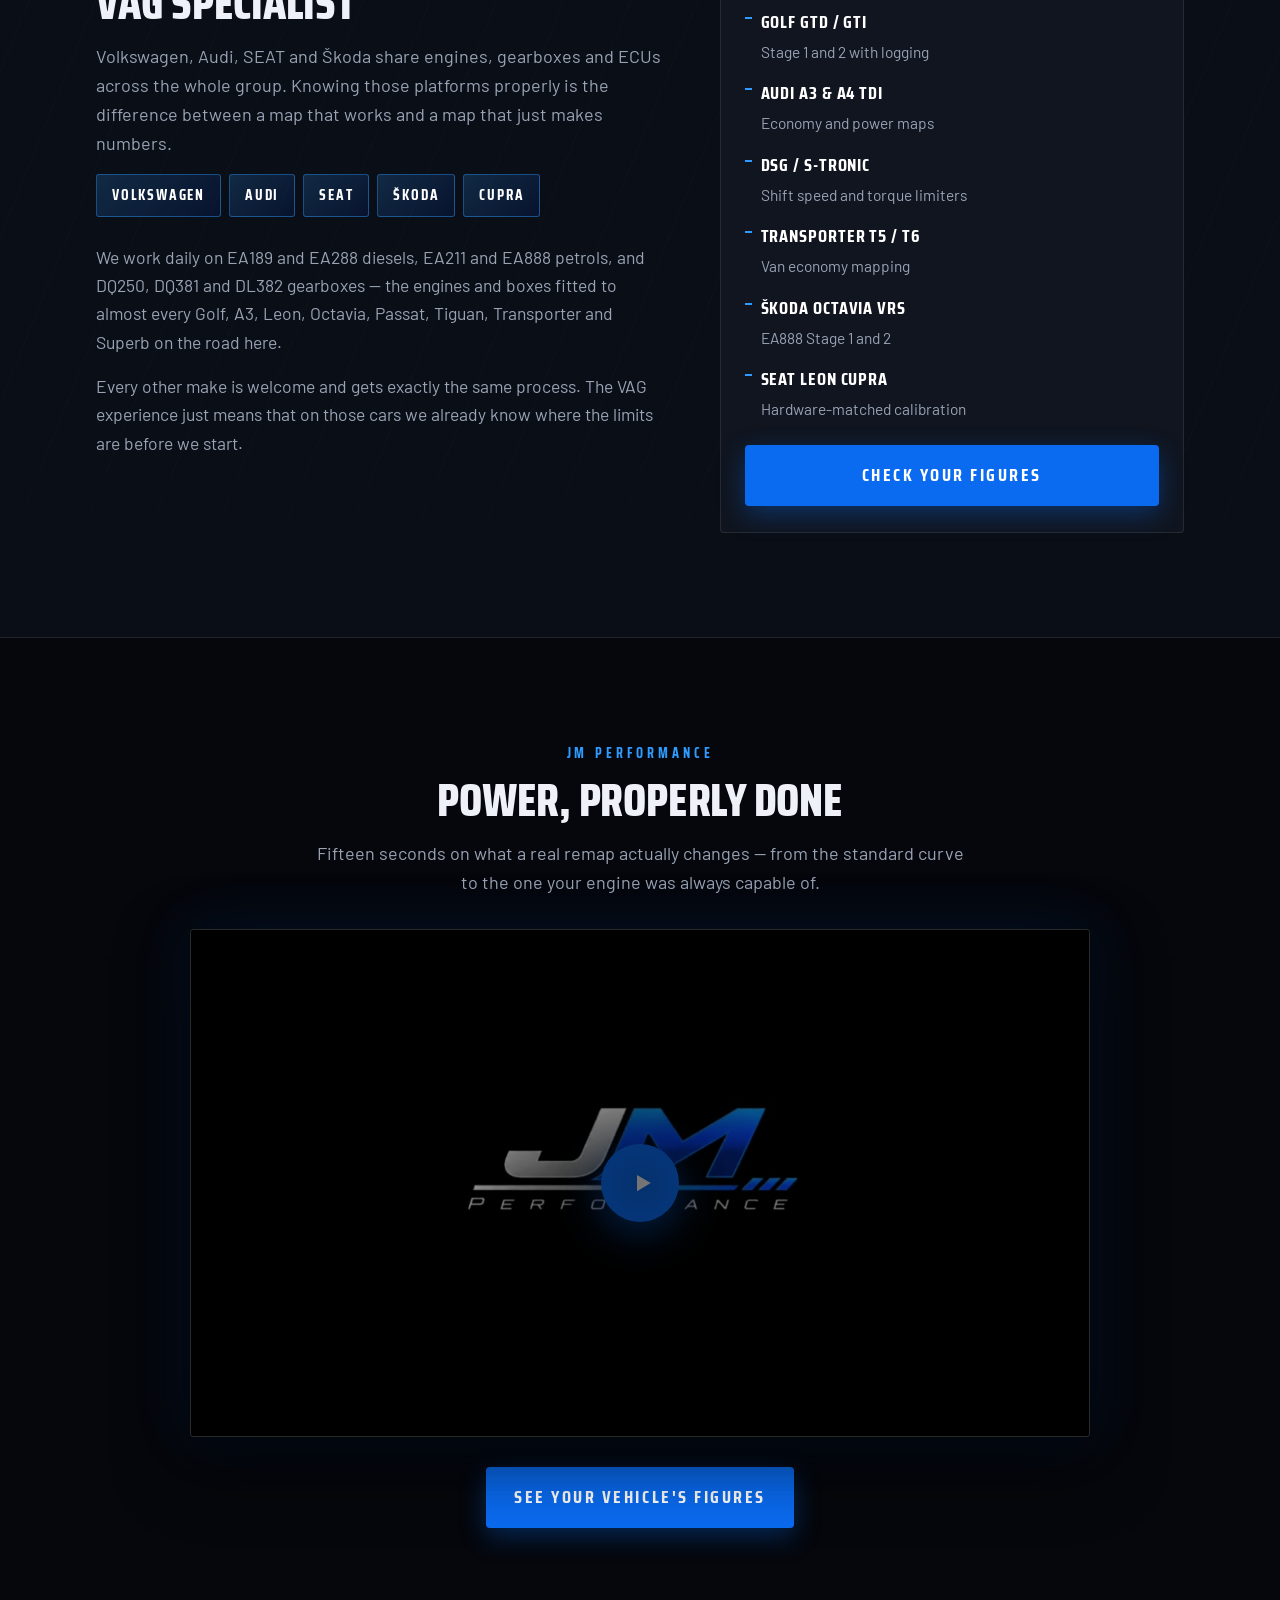
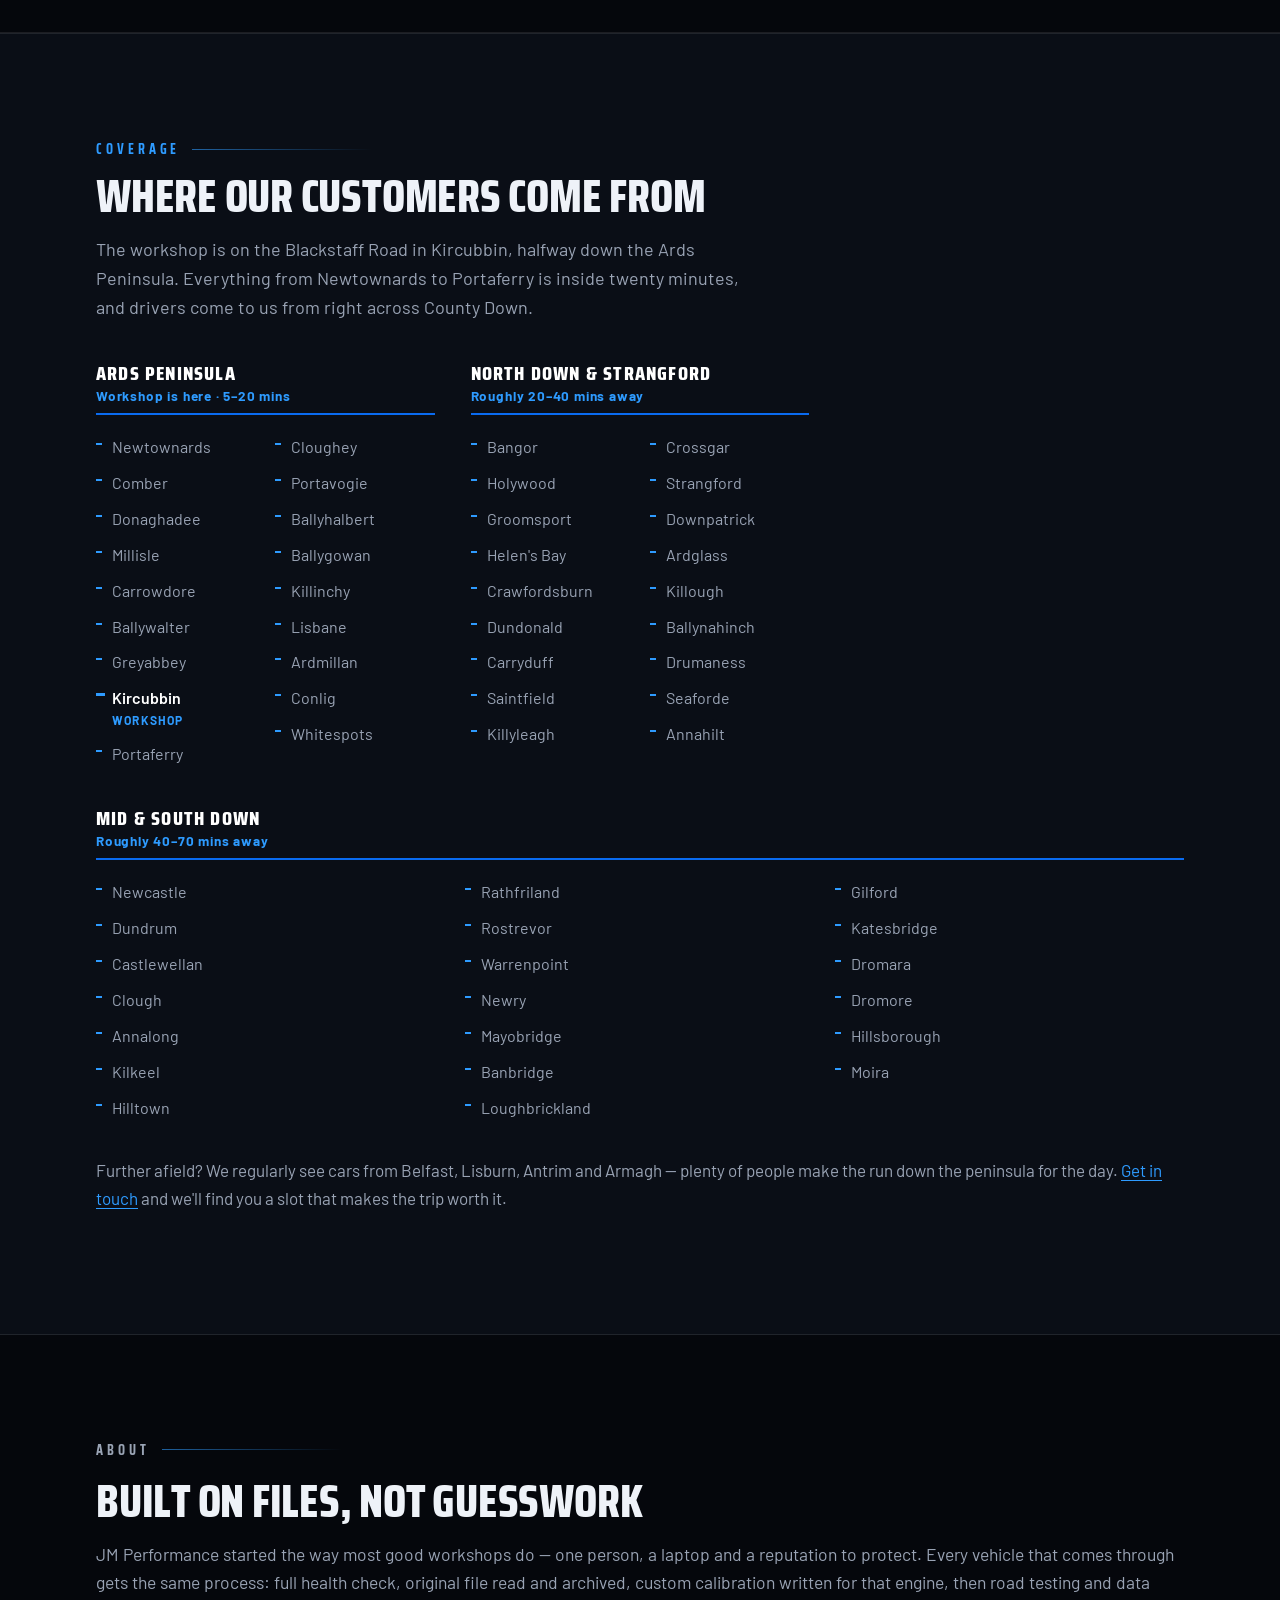
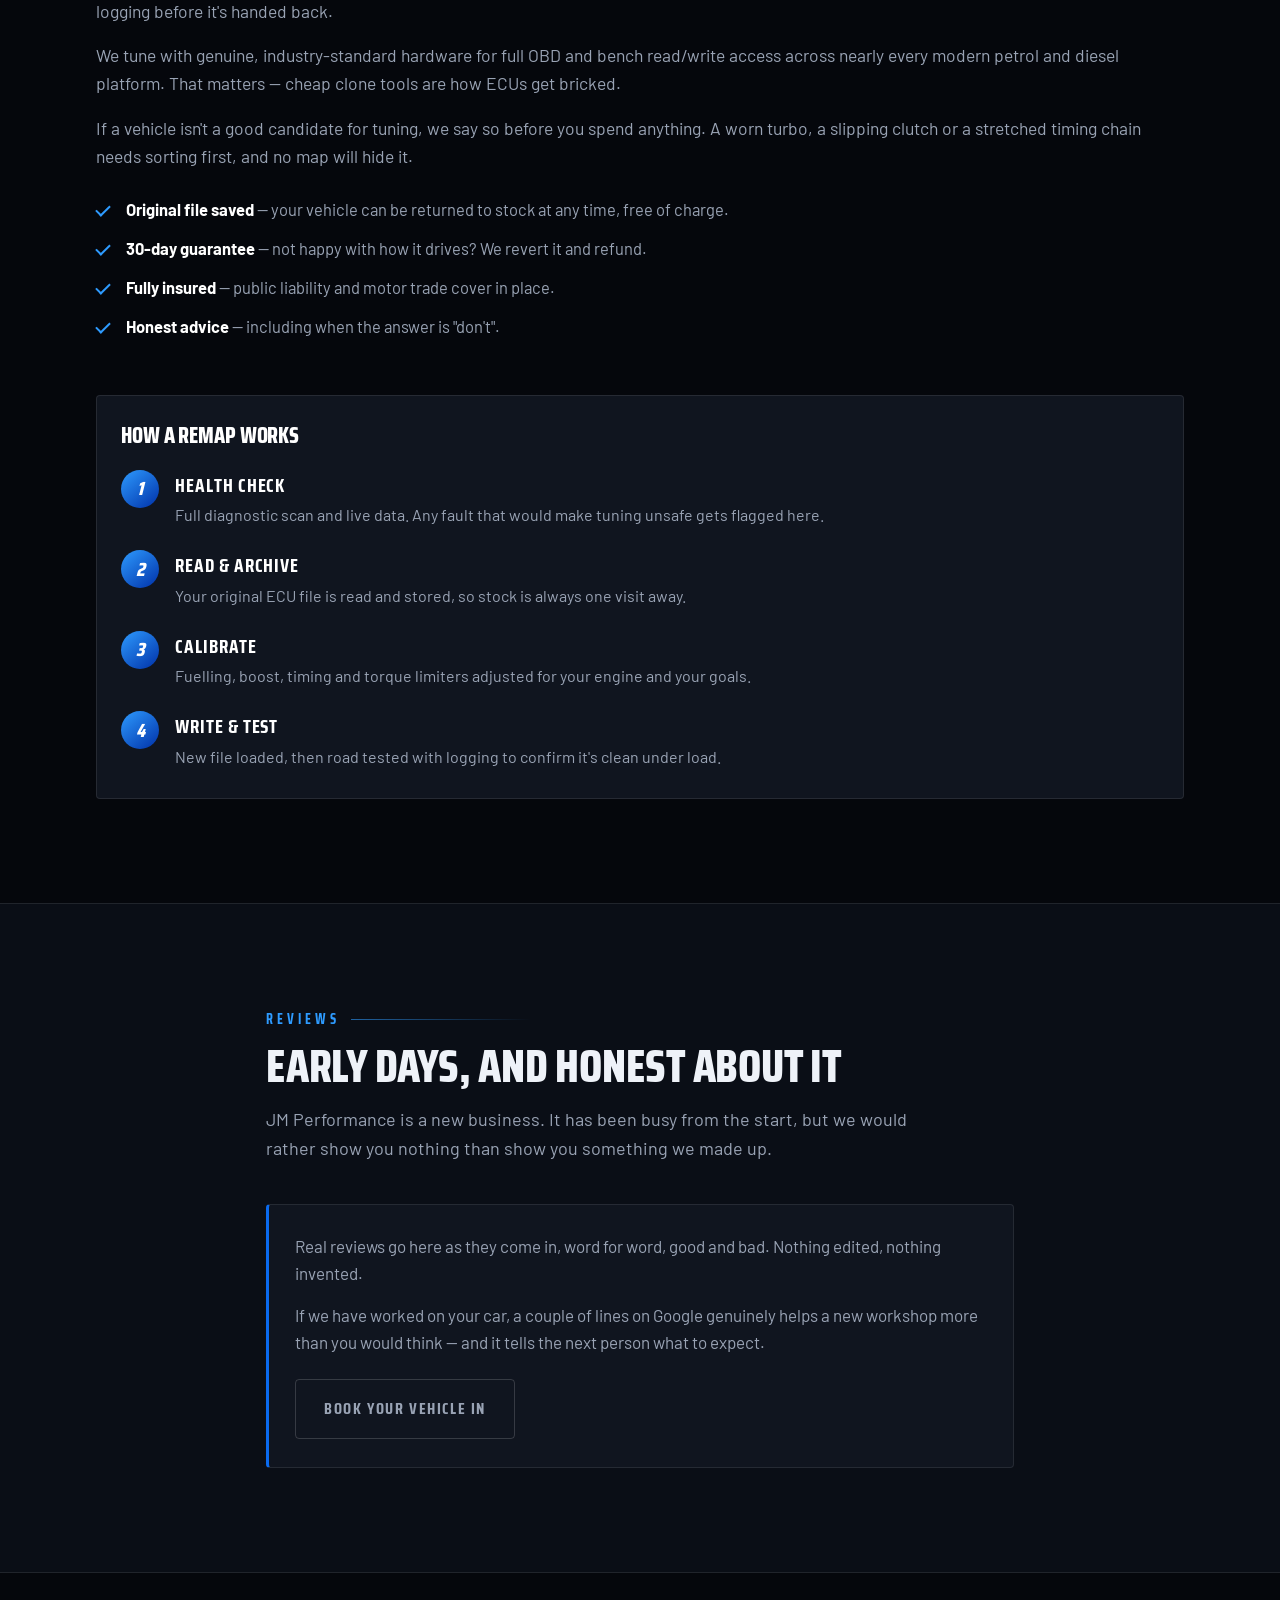
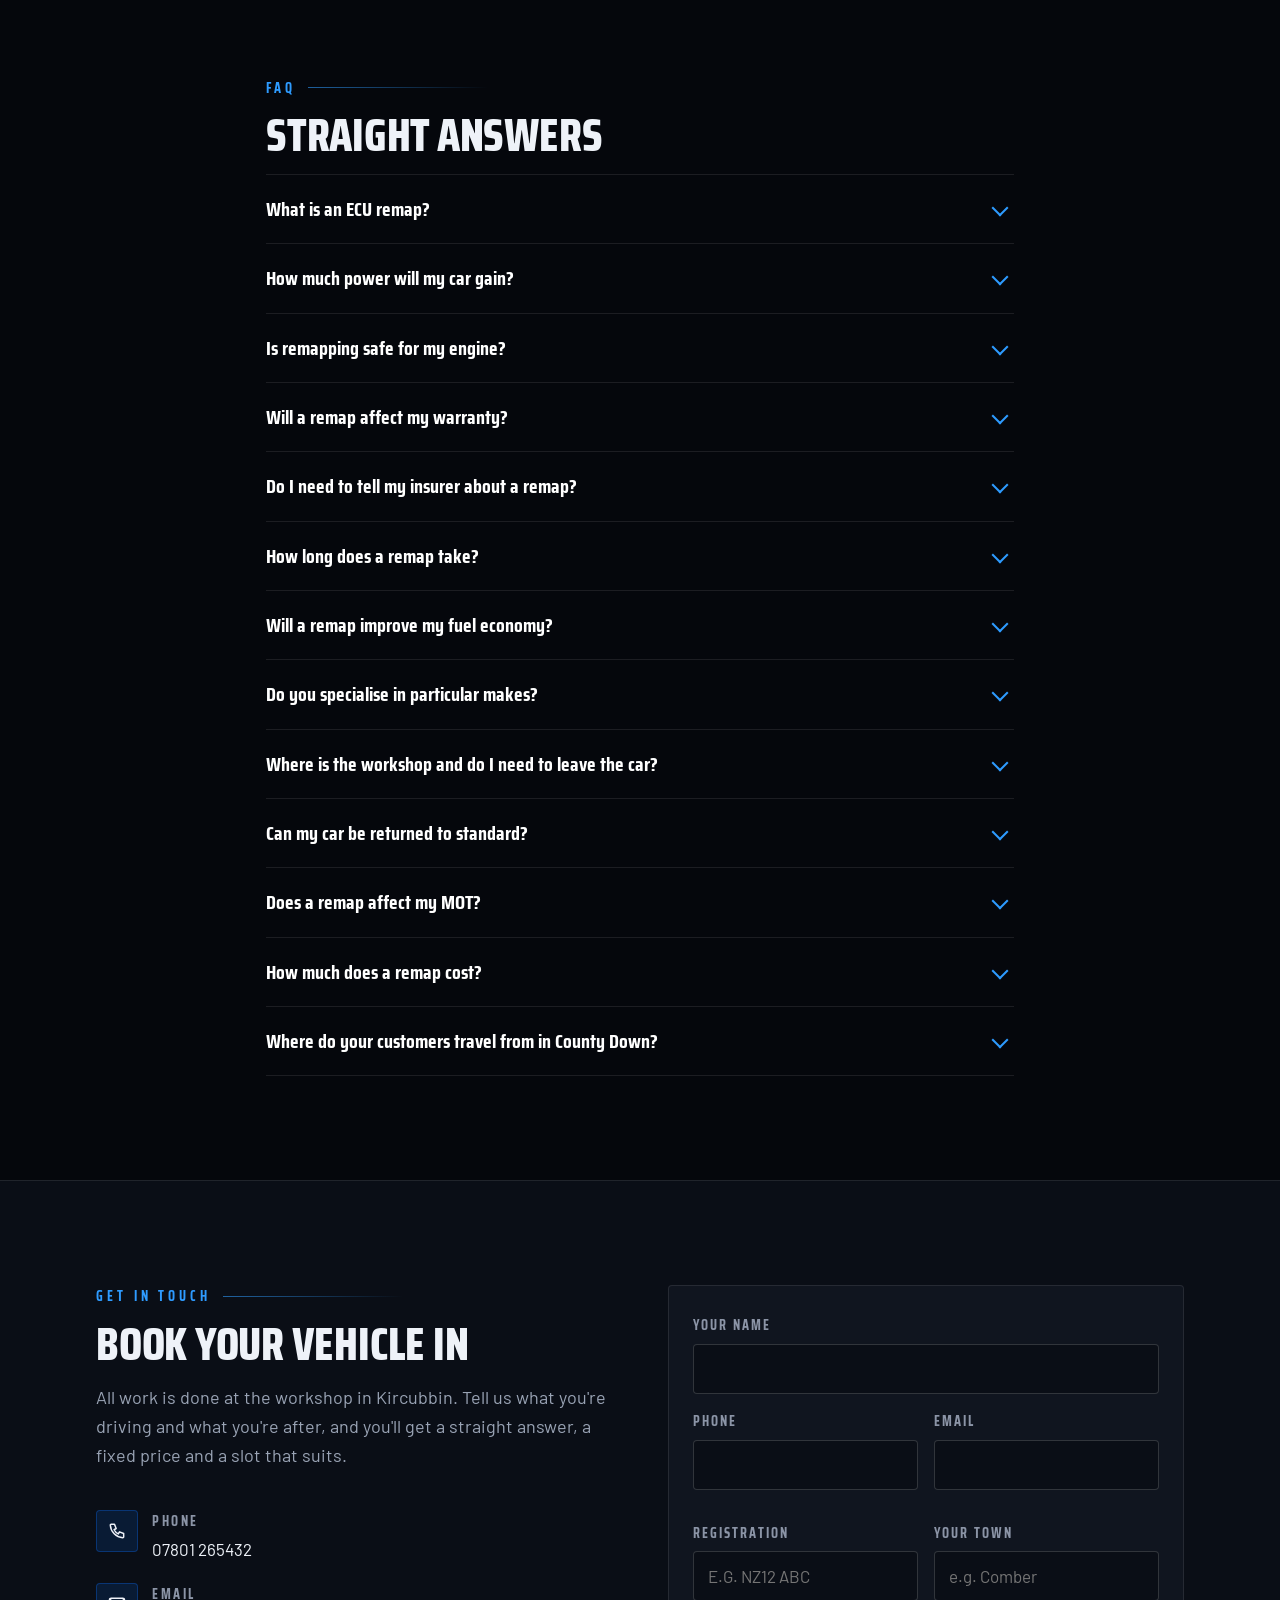
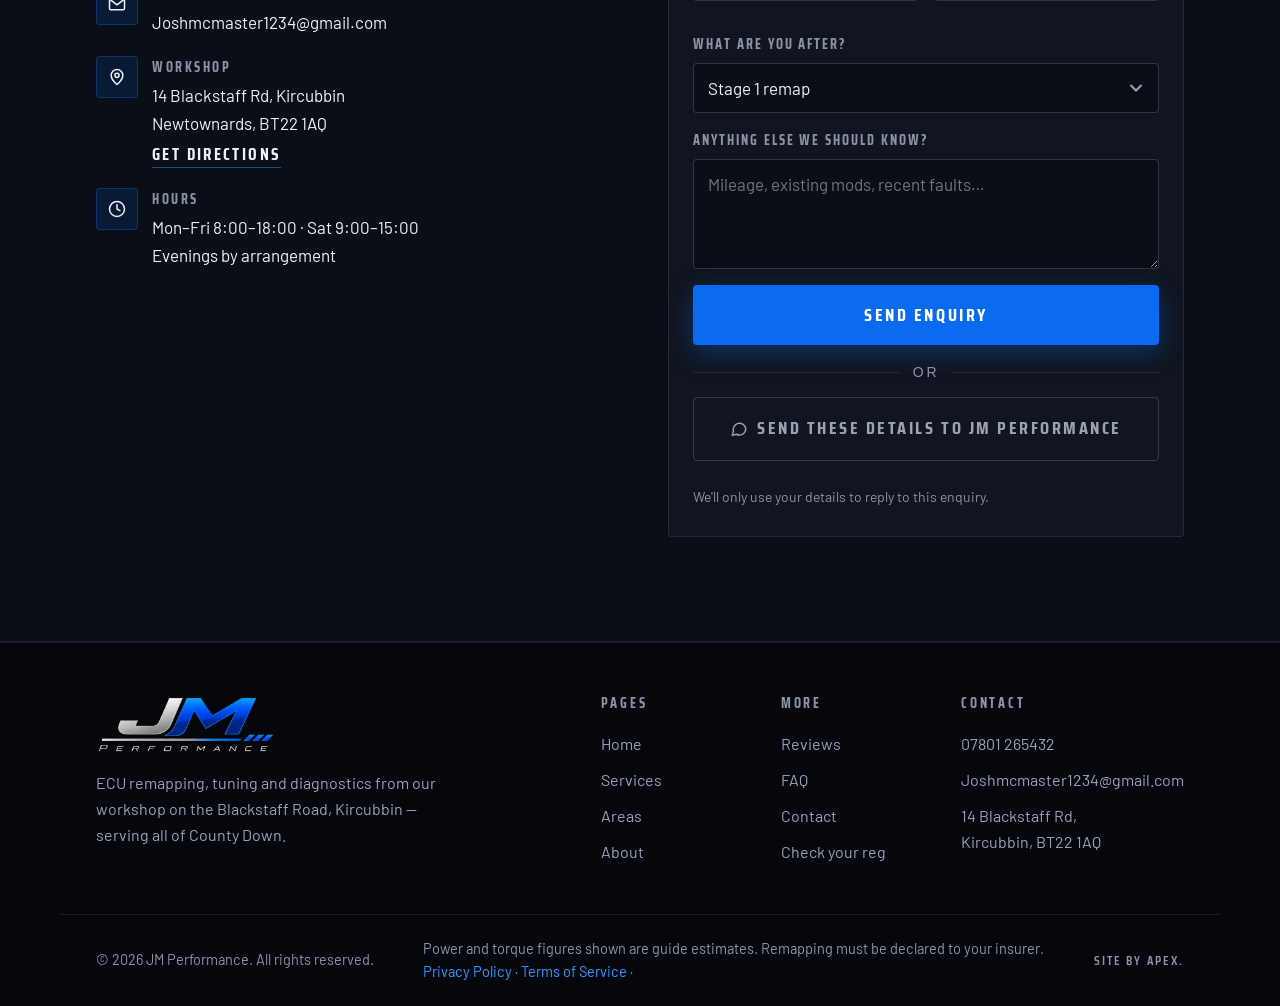
==== commit aa1b45cc: "Add files via upload" ====
--- a/index.html
+++ b/index.html
@@ -5,8 +5,8 @@
 <meta name="viewport" content="width=device-width, initial-scale=1, viewport-fit=cover">
 <meta name="theme-color" content="#05070C">
 
-<title>JM Performance | ECU Remapping &amp; Tuning Workshop — Kircubbin, County Down</title>
-<meta name="description" content="ECU remapping and vehicle tuning workshop in Kircubbin on the Ards Peninsula, serving all of County Down. Stage 1 &amp; Stage 2 maps, economy tuning, DPF and AdBlue diagnostics. Check your reg for instant power and torque figures.">
+<title>JM Performance | ECU Remapping &amp; VAG Specialist — Kircubbin, County Down</title>
+<meta name="description" content="ECU remapping specialist and VAG tuning workshop in Kircubbin, County Down. VW, Audi, SEAT and Škoda a speciality, all makes welcome. Stage 1 &amp; 2 maps, economy tuning, DPF and AdBlue diagnostics. Check your reg for instant figures.">
 <link rel="canonical" href="https://jmperformance.co.uk/">
 <meta name="robots" content="index, follow, max-snippet:-1, max-image-preview:large">
 <meta name="geo.region" content="GB-NDN">
@@ -17,33 +17,50 @@
 <meta property="og:type" content="website">
 <meta property="og:site_name" content="JM Performance">
 <meta property="og:locale" content="en_GB">
-<meta property="og:title" content="JM Performance | ECU Remapping &amp; Tuning Workshop — Kircubbin, County Down">
-<meta property="og:description" content="Tuning workshop in Kircubbin, Ards Peninsula. Enter your reg for instant guide figures on power and torque.">
+<meta property="og:title" content="JM Performance | ECU Remapping &amp; VAG Specialist — Kircubbin, County Down">
+<meta property="og:description" content="ECU remapping and VAG specialist in Kircubbin, County Down. Enter your reg for instant guide figures on power and torque.">
 <meta property="og:url" content="https://jmperformance.co.uk/">
-<meta property="og:image" content="https://jmperformance.co.uk/assets/img/jm-logo.png">
+<meta property="og:image" content="https://jmperformance.co.uk/assets/img/jm-share.jpg">
+<meta property="og:image:width" content="1200">
+<meta property="og:image:height" content="630">
+<meta property="og:image:alt" content="JM Performance — ECU remapping and VAG specialist, Kircubbin, County Down">
 <meta name="twitter:card" content="summary_large_image">
-<meta name="twitter:title" content="JM Performance | ECU Remapping Workshop — Kircubbin, County Down">
-<meta name="twitter:description" content="Enter your reg for instant guide figures on power and torque. Workshop in Kircubbin, County Down.">
-<meta name="twitter:image" content="https://jmperformance.co.uk/assets/img/jm-logo.png">
-
+<meta name="twitter:title" content="JM Performance | ECU Remapping &amp; VAG Specialist — Kircubbin">
+<meta name="twitter:description" content="VAG specialist — VW, Audi, SEAT, Škoda. Enter your reg for instant power and torque figures.">
+<meta name="twitter:image" content="https://jmperformance.co.uk/assets/img/jm-share.jpg">
+
+<link rel="icon" href="assets/img/favicon.svg" type="image/svg+xml">
 <link rel="icon" href="assets/img/jm-logo-sm.png" type="image/png">
 <link rel="apple-touch-icon" href="assets/img/jm-logo.png">
+<link rel="manifest" href="site.webmanifest">
 
 <link rel="preconnect" href="https://fonts.googleapis.com">
 <link rel="preconnect" href="https://fonts.gstatic.com" crossorigin>
 <link rel="preload" as="image" href="assets/img/jm-logo.png">
+<link rel="preload" as="style" href="https://fonts.googleapis.com/css2?family=Saira+Condensed:wght@500;600;700;800&family=Barlow:ital,wght@0,400;0,500;0,600;0,700;1,600&display=swap">
 <link href="https://fonts.googleapis.com/css2?family=Saira+Condensed:wght@500;600;700;800&family=Barlow:ital,wght@0,400;0,500;0,600;0,700;1,600&display=swap" rel="stylesheet">
 <link rel="stylesheet" href="assets/css/styles.css">
 </head>
 <body>
 
+<!-- Loader — shown once per browsing session -->
+<div class="loader" id="loader" role="status" aria-live="polite" aria-label="Loading JM Performance">
+  <div class="loader-inner">
+    <img src="assets/img/jm-logo.png" alt="" width="586" height="192" class="loader-logo">
+    <span class="loader-rule" aria-hidden="true"></span>
+    <p class="loader-tag">Remapping · Diagnostics · ECU Tuning</p>
+    <p class="loader-url">jmperformance<span>.co.uk</span></p>
+    <span class="loader-bar" aria-hidden="true"><i></i></span>
+  </div>
+</div>
+
 <a class="skip-link" href="#main">Skip to content</a>
 
 <!-- ═══════════ HEADER ═══════════ -->
 <header class="site-header" id="siteHeader">
   <div class="wrap header-inner">
     <a href="#home" class="brand" aria-label="JM Performance — back to top">
-      <img src="assets/img/jm-logo.png" alt="JM Performance" width="586" height="192" class="brand-mark">
+      <img src="assets/img/jm-logo.png" alt="JM Performance" width="586" height="192" class="brand-mark" fetchpriority="high" decoding="async">
     </a>
 
     <nav class="nav-desktop" aria-label="Primary">
@@ -54,7 +71,7 @@
       <a href="#reviews">Reviews</a>
       <a href="#faq">FAQ</a>
       <a href="#contact">Contact</a>
-      <a href="tel:+442891000000" class="btn btn-primary btn-sm" data-phone-link>Call now</a>
+      <a href="tel:+447801265432" class="btn btn-primary btn-sm" data-phone-link>Call now</a>
     </nav>
 
     <button class="burger" id="burger" aria-label="Open menu" aria-expanded="false" aria-controls="mobileNav">
@@ -70,7 +87,7 @@
     <a href="#reviews">Reviews</a>
     <a href="#faq">FAQ</a>
     <a href="#contact">Contact</a>
-    <a href="tel:+442891000000" class="btn btn-primary nav-mobile-cta" data-phone-link>Call JM Performance</a>
+    <a href="tel:+447801265432" class="btn btn-primary nav-mobile-cta" data-phone-link>Call JM Performance</a>
   </nav>
 </header>
 
@@ -82,9 +99,9 @@
   <div class="hero-streaks" aria-hidden="true"></div>
 
   <div class="wrap hero-inner">
-    <p class="rating-line">
-      <span class="stars" role="img" aria-label="Rated 5 out of 5">★★★★★</span>
-      <span><strong>5-star rated</strong> by drivers across County&nbsp;Down</span>
+    <p class="spec-line">
+      <span class="spec-tag">ECU Remapping Specialist</span>
+      <span class="spec-tag is-vag">VAG Specialist — VW · Audi · SEAT · Škoda</span>
     </p>
 
     <h1 class="hero-h1">
@@ -92,7 +109,7 @@
       <span class="chrome">on the Ards Peninsula</span>
     </h1>
 
-    <p class="hero-sub">Custom Stage&nbsp;1 and Stage&nbsp;2 maps, economy tuning and full diagnostics from our workshop on the Blackstaff Road, Kircubbin. Drive in, wait, drive out.</p>
+    <p class="hero-sub">Custom Stage&nbsp;1 and Stage&nbsp;2 maps, economy tuning and full diagnostics from our workshop on the Blackstaff Road, Kircubbin. Deep experience across the VAG platforms — and every other make welcome. Drive in, wait, drive out.</p>
 
     <!-- ── Reg checker ── -->
     <div class="checker" id="checker">
@@ -145,7 +162,7 @@
         <button class="btn btn-primary btn-block" id="selGo" type="button" disabled>
           Show my figures <svg viewBox="0 0 24 24" width="18" height="18" aria-hidden="true"><path d="M9 6l6 6-6 6" fill="none" stroke="currentColor" stroke-width="2.4" stroke-linecap="round" stroke-linejoin="round"/></svg>
         </button>
-        <p class="checker-note">Can't find your engine? <a href="#contact">Send us the details</a> and we'll confirm what's available.</p>
+        <p class="checker-note">Full hybrids and EVs aren't listed — scope for tuning is limited, so <a href="#contact">ask us</a> and we'll tell you straight what's possible.</p>
       </div>
 
       <!-- Results -->
@@ -160,9 +177,13 @@
         <div class="result-extra" id="resultEconomy"></div>
 
         <div class="result-actions">
-          <a href="#contact" class="btn btn-primary btn-block" id="bookMap">Book this map</a>
+          <a href="#" class="btn btn-primary btn-block" id="bookMap" target="_blank" rel="noopener">
+            <svg viewBox="0 0 24 24" width="18" height="18" aria-hidden="true"><path d="M21 11.5a8.4 8.4 0 01-12.3 7.5L3 20.5l1.6-5.5A8.4 8.4 0 1121 11.5z" fill="none" stroke="currentColor" stroke-width="1.9" stroke-linejoin="round"/></svg>
+            <span id="bookMapLabel">Book this map</span>
+          </a>
           <button class="btn btn-ghost btn-block" type="button" id="resetChecker">Check another vehicle</button>
         </div>
+        <p class="result-alt">Rather not message? <a href="#contact" id="bookMapForm">Use the enquiry form instead</a> — your vehicle and figures are carried over.</p>
         <p class="result-disclaimer">Guide figures only, based on typical results for this engine family. Your final figures depend on fuel quality, mechanical condition and any existing modifications. We confirm real numbers after a diagnostic read.</p>
       </div>
     </div>
@@ -179,10 +200,10 @@
 <section class="stats" aria-label="JM Performance at a glance">
   <div class="hero-streaks stats-streaks" aria-hidden="true"></div>
   <div class="wrap stats-grid">
-    <div class="stat"><span class="stat-num" data-count="2400" data-suffix="+">0</span><span class="stat-rule"></span><span class="stat-label">Vehicles tuned</span></div>
-    <div class="stat"><span class="stat-num" data-count="35" data-suffix="%">0</span><span class="stat-rule"></span><span class="stat-label">Max power gain</span></div>
-    <div class="stat"><span class="stat-num" data-count="15" data-suffix="%">0</span><span class="stat-rule"></span><span class="stat-label">Fuel savings</span></div>
-    <div class="stat"><span class="stat-num" data-count="5" data-suffix="/5">0</span><span class="stat-rule"></span><span class="stat-label">Average rating</span></div>
+    <div class="stat"><span class="stat-num is-word">VAG</span><span class="stat-rule"></span><span class="stat-label">VW · Audi · SEAT · Škoda</span></div>
+    <div class="stat"><span class="stat-num is-word">Custom</span><span class="stat-rule"></span><span class="stat-label">Files written per vehicle</span></div>
+    <div class="stat"><span class="stat-num is-word">Stock</span><span class="stat-rule"></span><span class="stat-label">Original file kept forever</span></div>
+    <div class="stat"><span class="stat-num is-word">30-day</span><span class="stat-rule"></span><span class="stat-label">Money-back guarantee</span></div>
   </div>
 </section>
 
@@ -190,7 +211,7 @@
 <section class="answer-block" aria-label="Quick answer">
   <div class="wrap">
     <p class="eyebrow">In short</p>
-    <p class="answer-text">JM Performance is a vehicle tuning and ECU remapping workshop at 14 Blackstaff Road, Kircubbin, Newtownards BT22&nbsp;1AQ, on the Ards Peninsula. All work is carried out at the workshop — we write custom Stage&nbsp;1 and Stage&nbsp;2 maps for petrol and diesel cars, vans and light commercials, plus economy maps, DPF and AdBlue diagnostics and gearbox tuning. Most jobs take 60–120&nbsp;minutes while you wait, and every original file is saved so your vehicle can be returned to stock. Drivers travel to us from across County&nbsp;Down and Belfast.</p>
+    <p class="answer-text">JM Performance is an ECU remapping specialist and VAG tuning workshop at 14 Blackstaff Road, Kircubbin, Newtownards BT22&nbsp;1AQ, on the Ards Peninsula. We specialise in the Volkswagen Audi Group platforms — Volkswagen, Audi, SEAT and Škoda — and work on every other make of car, van and light commercial too. Services include custom Stage&nbsp;1 and Stage&nbsp;2 maps, economy maps, DSG and TCU gearbox tuning, DPF and AdBlue diagnostics. All work is carried out at the workshop, most jobs take 60–120&nbsp;minutes while you wait, and every original file is archived so your vehicle can be returned to stock free of charge.</p>
   </div>
 </section>
 
@@ -248,6 +269,74 @@
   </div>
 </section>
 
+<!-- ═══════════ VAG SPECIALIST ═══════════ -->
+<section class="section vag-section" id="vag">
+  <div class="hero-streaks" aria-hidden="true"></div>
+  <div class="wrap vag-wrap">
+    <div class="vag-copy">
+      <p class="eyebrow">Our speciality</p>
+      <h2 class="section-h2">VAG specialist</h2>
+      <p class="section-lede">Volkswagen, Audi, SEAT and Škoda share engines, gearboxes and ECUs across the whole group. Knowing those platforms properly is the difference between a map that works and a map that just makes numbers.</p>
+
+      <ul class="vag-brands">
+        <li>Volkswagen</li><li>Audi</li><li>SEAT</li><li>Škoda</li><li>Cupra</li>
+      </ul>
+
+      <p>We work daily on EA189 and EA288 diesels, EA211 and EA888 petrols, and DQ250, DQ381 and DL382 gearboxes — the engines and boxes fitted to almost every Golf, A3, Leon, Octavia, Passat, Tiguan, Transporter and Superb on the road here.</p>
+      <p>Every other make is welcome and gets exactly the same process. The VAG experience just means that on those cars we already know where the limits are before we start.</p>
+    </div>
+
+    <aside class="vag-panel">
+      <h3>Common VAG jobs</h3>
+      <ul class="vag-list">
+        <li><strong>Golf GTD / GTI</strong><span>Stage 1 and 2 with logging</span></li>
+        <li><strong>Audi A3 &amp; A4 TDI</strong><span>Economy and power maps</span></li>
+        <li><strong>DSG / S-tronic</strong><span>Shift speed and torque limiters</span></li>
+        <li><strong>Transporter T5 / T6</strong><span>Van economy mapping</span></li>
+        <li><strong>Škoda Octavia vRS</strong><span>EA888 Stage 1 and 2</span></li>
+        <li><strong>SEAT Leon Cupra</strong><span>Hardware-matched calibration</span></li>
+      </ul>
+      <a href="#checker" class="btn btn-primary btn-block">Check your figures</a>
+    </aside>
+  </div>
+</section>
+
+<!-- ═══════════ FILM ═══════════ -->
+<section class="film" id="film" aria-labelledby="film-h2">
+  <div class="wrap film-wrap">
+    <p class="eyebrow">JM Performance</p>
+    <h2 class="section-h2" id="film-h2">Power, properly done</h2>
+    <p class="section-lede">Fifteen seconds on what a real remap actually changes — from the standard curve to the one your engine was always capable of.</p>
+
+    <figure class="film-frame">
+      <video
+        id="introVideo"
+        class="film-video"
+        poster="assets/video/jm-intro-poster.jpg"
+        preload="none"
+        muted
+        loop
+        playsinline
+        aria-label="JM Performance brand film: a road, a rising power curve, a car, a turbocharger and the JM Performance logo">
+        <source src="assets/video/jm-intro.webm" type="video/webm">
+        <source src="assets/video/jm-intro.mp4" type="video/mp4">
+        <p>Your browser can't play this video. <a href="assets/video/jm-intro.mp4">Download it instead</a>.</p>
+      </video>
+
+      <button class="film-play" id="filmPlay" type="button" aria-label="Play the JM Performance film">
+        <svg viewBox="0 0 24 24" width="30" height="30" aria-hidden="true"><path d="M8 5.5v13l11-6.5z" fill="currentColor"/></svg>
+      </button>
+
+      <button class="film-sound" id="filmSound" type="button" aria-label="Unmute the film" hidden>
+        <svg viewBox="0 0 24 24" width="20" height="20" aria-hidden="true" class="ic-off"><path d="M4 9v6h4l5 4V5L8 9H4z" fill="none" stroke="currentColor" stroke-width="1.9" stroke-linejoin="round"/><path d="M16 9l5 6M21 9l-5 6" stroke="currentColor" stroke-width="1.9" stroke-linecap="round"/></svg>
+        <svg viewBox="0 0 24 24" width="20" height="20" aria-hidden="true" class="ic-on"><path d="M4 9v6h4l5 4V5L8 9H4z" fill="none" stroke="currentColor" stroke-width="1.9" stroke-linejoin="round"/><path d="M16.5 8.5a5 5 0 010 7M19 6a8.5 8.5 0 010 12" fill="none" stroke="currentColor" stroke-width="1.9" stroke-linecap="round"/></svg>
+      </button>
+    </figure>
+
+    <p class="film-cta"><a href="#checker" class="btn btn-primary">See your vehicle's figures</a></p>
+  </div>
+</section>
+
 <!-- ═══════════ AREAS ═══════════ -->
 <section class="section section-alt" id="areas">
   <div class="wrap">
@@ -324,43 +413,40 @@
 
 <!-- ═══════════ REVIEWS ═══════════ -->
 <section class="section section-alt" id="reviews">
-  <div class="wrap">
+  <div class="wrap wrap-narrow">
     <p class="eyebrow">Reviews</p>
-    <h2 class="section-h2">What drivers say</h2>
-    <p class="section-lede">Rated 5 out of 5 across Google and Facebook.</p>
-
+    <h2 class="section-h2">Early days, and honest about it</h2>
+    <p class="section-lede">JM Performance is a new business. It has been busy from the start, but we would rather show you nothing than show you something we made up.</p>
+
+    <div class="reviews-empty">
+      <p>Real reviews go here as they come in, word for word, good and bad. Nothing edited, nothing invented.</p>
+      <p>If we have worked on your car, a couple of lines on Google genuinely helps a new workshop more than you would think — and it tells the next person what to expect.</p>
+      <div class="reviews-cta">
+        <a href="#" class="btn btn-primary" data-review-link>Leave a Google review</a>
+        <a href="#contact" class="btn btn-ghost">Book your vehicle in</a>
+      </div>
+    </div>
+
+    <!-- ═══════════════════════════════════════════════════════════
+         ADDING REAL REVIEWS
+         Delete the .reviews-empty block above once you have a few,
+         then uncomment the grid below and paste them in. Copy the
+         <figure> block for each one. Use the customer's real words
+         and real first name + town.
+
+         Under the UK Digital Markets, Competition and Consumers Act
+         2024, publishing fake or incentivised reviews is unlawful.
+         Only ever paste in reviews you have actually received.
+    ═══════════════════════════════════════════════════════════ -->
+    <!--
     <div class="reviews-grid">
       <figure class="review">
         <p class="stars" aria-label="5 out of 5">★★★★★</p>
-        <blockquote><p>Ran the Passat down to Kircubbin from Newtownards. Pulls from nothing now and I'm getting nearly 60 to the gallon on the run to Belfast. Explained everything as he went.</p></blockquote>
-        <figcaption>Mark T. — Newtownards</figcaption>
+        <blockquote><p>REVIEW TEXT HERE</p></blockquote>
+        <figcaption>FIRST NAME — TOWN</figcaption>
       </figure>
-      <figure class="review">
-        <p class="stars" aria-label="5 out of 5">★★★★★</p>
-        <blockquote><p>Two garages couldn't sort my AdBlue countdown. JM found a duff NOx sensor in under an hour and had it right the same day. Saved me a fortune on guessed parts.</p></blockquote>
-        <figcaption>Órlaith M. — Downpatrick</figcaption>
-      </figure>
-      <figure class="review">
-        <p class="stars" aria-label="5 out of 5">★★★★★</p>
-        <blockquote><p>Got the whole van fleet mapped for economy. Fuel bill is down noticeably and the lads say they're not fighting the gearbox on hills anymore. Straight talker, no upsell.</p></blockquote>
-        <figcaption>Davy R. — Bangor</figcaption>
-      </figure>
-      <figure class="review">
-        <p class="stars" aria-label="5 out of 5">★★★★★</p>
-        <blockquote><p>Stage 2 on the Golf R after fitting a downpipe. Logged it properly, showed me the data, and it feels completely different without ever feeling ragged. Worth the run down from Newry.</p></blockquote>
-        <figcaption>Conor D. — Newry</figcaption>
-      </figure>
-      <figure class="review">
-        <p class="stars" aria-label="5 out of 5">★★★★★</p>
-        <blockquote><p>Told me my turbo was on the way out and to come back once it was replaced rather than taking my money. Did exactly that six weeks later. That's why I'd recommend him.</p></blockquote>
-        <figcaption>Stephen K. — Comber</figcaption>
-      </figure>
-      <figure class="review">
-        <p class="stars" aria-label="5 out of 5">★★★★★</p>
-        <blockquote><p>Ten minutes up the road from Portaferry, in and out on a Saturday morning. Ninety minutes and the Ranger tows the horsebox like it's not there.</p></blockquote>
-        <figcaption>Rachel B. — Portaferry</figcaption>
-      </figure>
-    </div>
+    </div>
+    -->
   </div>
 </section>
 
@@ -405,6 +491,11 @@
       <details class="faq">
         <summary><h3>Will a remap improve my fuel economy?</h3></summary>
         <div class="faq-a"><p>It can, but only if your driving style stays the same. An economy map delivers torque lower in the rev range so you can change up earlier and hold a taller gear, which typically returns 8–15% better mpg on diesels doing steady motorway or commuting miles. If you use the extra power, you'll use more fuel — that's just physics.</p></div>
+      </details>
+
+      <details class="faq">
+        <summary><h3>Do you specialise in particular makes?</h3></summary>
+        <div class="faq-a"><p>Yes. JM Performance is a VAG specialist, meaning Volkswagen, Audi, SEAT, Škoda and Cupra. Those four brands share engines, gearboxes and ECU hardware across the group, so we work daily on EA189 and EA288 diesels, EA211 and EA888 petrols and DQ250, DQ381 and DL382 gearboxes. Every other make is welcome and follows exactly the same process.</p></div>
       </details>
 
       <details class="faq">
@@ -447,11 +538,11 @@
       <ul class="contact-details">
         <li>
           <span class="ci" aria-hidden="true"><svg viewBox="0 0 24 24" width="20" height="20"><path d="M5 4h4l2 5-2.5 1.5a12 12 0 005 5L15 13l5 2v4a1 1 0 01-1.1 1A16 16 0 014 5.1 1 1 0 015 4z" fill="none" stroke="currentColor" stroke-width="1.8" stroke-linejoin="round"/></svg></span>
-          <div><strong>Phone</strong><a href="tel:+442891000000" data-phone-link data-phone-text>028 9100 0000</a></div>
+          <div><strong>Phone</strong><a href="tel:+447801265432" data-phone-link data-phone-text>07801 265432</a></div>
         </li>
         <li>
           <span class="ci" aria-hidden="true"><svg viewBox="0 0 24 24" width="20" height="20"><rect x="3" y="5" width="18" height="14" rx="2" fill="none" stroke="currentColor" stroke-width="1.8"/><path d="M3.5 6.5L12 13l8.5-6.5" fill="none" stroke="currentColor" stroke-width="1.8" stroke-linejoin="round"/></svg></span>
-          <div><strong>Email</strong><a href="mailto:info@jmperformance.co.uk" data-email-link>info@jmperformance.co.uk</a></div>
+          <div><strong>Email</strong><a href="mailto:Joshmcmaster1234@gmail.com" data-email-link>Joshmcmaster1234@gmail.com</a></div>
         </li>
         <li>
           <span class="ci" aria-hidden="true"><svg viewBox="0 0 24 24" width="20" height="20"><path d="M12 21s7-5.6 7-11a7 7 0 10-14 0c0 5.4 7 11 7 11z" fill="none" stroke="currentColor" stroke-width="1.8" stroke-linejoin="round"/><circle cx="12" cy="10" r="2.5" fill="none" stroke="currentColor" stroke-width="1.8"/></svg></span>
@@ -508,6 +599,11 @@
         <textarea id="cfMsg" name="message" rows="4" placeholder="Mileage, existing mods, recent faults…"></textarea>
       </div>
       <button class="btn btn-primary btn-block" type="submit">Send enquiry</button>
+      <div class="form-or"><span>or</span></div>
+      <a href="#" class="btn btn-ghost btn-block" data-msg-link id="formMsgBtn">
+        <svg viewBox="0 0 24 24" width="18" height="18" aria-hidden="true"><path d="M21 11.5a8.4 8.4 0 01-12.3 7.5L3 20.5l1.6-5.5A8.4 8.4 0 1121 11.5z" fill="none" stroke="currentColor" stroke-width="1.9" stroke-linejoin="round"/></svg>
+        Send these details to JM Performance
+      </a>
       <p class="form-status" id="formStatus" role="status" aria-live="polite"></p>
       <p class="form-small">We'll only use your details to reply to this enquiry.</p>
     </form>
@@ -520,36 +616,44 @@
 <footer class="site-footer">
   <div class="wrap footer-inner">
     <div class="footer-brand">
-      <img src="assets/img/jm-logo.png" alt="JM Performance" width="586" height="192" loading="lazy">
+      <img src="assets/img/jm-logo.png" alt="JM Performance" width="586" height="192" loading="lazy" decoding="async">
       <p>ECU remapping, tuning and diagnostics from our workshop on the Blackstaff Road, Kircubbin — serving all of County Down.</p>
     </div>
     <nav class="footer-nav" aria-label="Footer">
       <div>
-        <h4>Pages</h4>
+        <h2 class="footer-h">Pages</h2>
         <a href="#home">Home</a><a href="#services">Services</a><a href="#areas">Areas</a><a href="#about">About</a>
       </div>
       <div>
-        <h4>More</h4>
+        <h2 class="footer-h">More</h2>
         <a href="#reviews">Reviews</a><a href="#faq">FAQ</a><a href="#contact">Contact</a><a href="#checker">Check your reg</a>
       </div>
       <div>
-        <h4>Contact</h4>
-        <a href="tel:+442891000000" data-phone-link data-phone-text>028 9100 0000</a>
-        <a href="mailto:info@jmperformance.co.uk" data-email-link>info@jmperformance.co.uk</a>
+        <h2 class="footer-h">Contact</h2>
+        <a href="tel:+447801265432" data-phone-link data-phone-text>07801 265432</a>
+        <a href="mailto:Joshmcmaster1234@gmail.com" data-email-link>Joshmcmaster1234@gmail.com</a>
         <span>14 Blackstaff Rd,<br>Kircubbin, BT22 1AQ</span>
       </div>
     </nav>
   </div>
   <div class="wrap footer-base">
     <p>&copy; <span id="year">2026</span> JM Performance. All rights reserved.</p>
-    <p class="footer-legal">Power and torque figures shown are guide estimates. Remapping must be declared to your insurer.</p>
+    <p class="footer-legal">Power and torque figures shown are guide estimates. Remapping must be declared to your insurer.<br>
+      <a href="privacy.html">Privacy Policy</a> · <a href="terms.html">Terms of Service</a> · <button type="button" class="linkish" data-cookie-reopen>Cookie settings</button></p>
+    <p class="footer-credit">Site by Apex.</p>
   </div>
 </footer>
 
-<a href="tel:+442891000000" class="mobile-call-bar" data-phone-link aria-label="Call JM Performance">
-  <svg viewBox="0 0 24 24" width="20" height="20" aria-hidden="true"><path d="M5 4h4l2 5-2.5 1.5a12 12 0 005 5L15 13l5 2v4a1 1 0 01-1.1 1A16 16 0 014 5.1 1 1 0 015 4z" fill="none" stroke="currentColor" stroke-width="1.8" stroke-linejoin="round"/></svg>
-  Call the workshop
-</a>
+<nav class="mobile-bar" id="mobileBar" aria-label="Quick contact">
+  <a href="tel:+447801265432" class="mobile-bar-btn is-call" data-mobile-link aria-label="Call JM Performance">
+    <svg viewBox="0 0 24 24" width="19" height="19" aria-hidden="true"><path d="M5 4h4l2 5-2.5 1.5a12 12 0 005 5L15 13l5 2v4a1 1 0 01-1.1 1A16 16 0 014 5.1 1 1 0 015 4z" fill="none" stroke="currentColor" stroke-width="1.9" stroke-linejoin="round"/></svg>
+    Call now
+  </a>
+  <a href="#" class="mobile-bar-btn is-msg" data-msg-link aria-label="Send your details to JM Performance by message">
+    <svg viewBox="0 0 24 24" width="19" height="19" aria-hidden="true"><path d="M21 11.5a8.4 8.4 0 01-12.3 7.5L3 20.5l1.6-5.5A8.4 8.4 0 1121 11.5z" fill="none" stroke="currentColor" stroke-width="1.9" stroke-linejoin="round"/></svg>
+    Send details
+  </a>
+</nav>
 
 <!-- ═══════════ STRUCTURED DATA ═══════════ -->
 <script type="application/ld+json">
@@ -560,12 +664,12 @@
       "@type": ["AutoRepair", "LocalBusiness"],
       "@id": "https://jmperformance.co.uk/#business",
       "name": "JM Performance",
-      "description": "ECU remapping, vehicle tuning and diagnostics workshop at 14 Blackstaff Road, Kircubbin, on the Ards Peninsula in County Down, Northern Ireland. All work carried out at the workshop.",
+      "description": "ECU remapping specialist and VAG tuning workshop at 14 Blackstaff Road, Kircubbin, on the Ards Peninsula in County Down, Northern Ireland. Volkswagen, Audi, SEAT and Skoda a speciality, all makes welcome. All work carried out at the workshop.",
       "url": "https://jmperformance.co.uk/",
       "logo": "https://jmperformance.co.uk/assets/img/jm-logo.png",
       "image": "https://jmperformance.co.uk/assets/img/jm-logo.png",
-      "telephone": "+44 28 9100 0000",
-      "email": "info@jmperformance.co.uk",
+      "telephone": "+44 7801 265432",
+      "email": "Joshmcmaster1234@gmail.com",
       "priceRange": "££",
       "currenciesAccepted": "GBP",
       "paymentAccepted": "Cash, Debit Card, Credit Card, Bank Transfer",
@@ -616,16 +720,17 @@
         {"@type":"OpeningHoursSpecification","dayOfWeek":["Monday","Tuesday","Wednesday","Thursday","Friday"],"opens":"08:00","closes":"18:00"},
         {"@type":"OpeningHoursSpecification","dayOfWeek":"Saturday","opens":"09:00","closes":"15:00"}
       ],
-      "aggregateRating": {
-        "@type": "AggregateRating",
-        "ratingValue": "5",
-        "bestRating": "5",
-        "ratingCount": "48"
-      },
+      "knowsAbout": [
+        "ECU remapping","Volkswagen","Audi","SEAT","Skoda","Cupra",
+        "Volkswagen Audi Group tuning","Stage 1 remapping","Stage 2 remapping",
+        "DSG gearbox tuning","DPF diagnostics","AdBlue SCR diagnostics","Economy remapping"
+      ],
+      "slogan": "ECU remapping specialist and VAG tuning — VW, Audi, SEAT and Skoda",
       "hasOfferCatalog": {
         "@type": "OfferCatalog",
         "name": "Tuning and diagnostic services",
         "itemListElement": [
+          {"@type":"Offer","itemOffered":{"@type":"Service","name":"VAG specialist remapping","description":"Specialist ECU remapping for Volkswagen, Audi, SEAT, Skoda and Cupra, covering EA189, EA288, EA211 and EA888 engines and DQ250, DQ381 and DL382 gearboxes."}},
           {"@type":"Offer","itemOffered":{"@type":"Service","name":"Stage 1 ECU remap","description":"Custom ECU calibration for standard vehicles, typically 20-35% more power on turbocharged engines."}},
           {"@type":"Offer","itemOffered":{"@type":"Service","name":"Stage 2 ECU remap","description":"Calibration for vehicles with supporting hardware such as upgraded intercooler, intake or exhaust."}},
           {"@type":"Offer","itemOffered":{"@type":"Service","name":"Economy remap","description":"Torque delivered lower in the rev range for typically 8-15% better fuel economy."}},
@@ -659,6 +764,17 @@
       }
     },
     {
+      "@type": "VideoObject",
+      "@id": "https://jmperformance.co.uk/#film",
+      "name": "JM Performance — ECU remapping and tuning",
+      "description": "Short brand film showing what an ECU remap changes: the road, the standard power curve against the remapped curve, the car, the turbocharger and the JM Performance logo.",
+      "thumbnailUrl": "https://jmperformance.co.uk/assets/video/jm-intro-poster.jpg",
+      "uploadDate": "2026-09-01",
+      "duration": "PT16S",
+      "contentUrl": "https://jmperformance.co.uk/assets/video/jm-intro.mp4",
+      "publisher": {"@id": "https://jmperformance.co.uk/#business"}
+    },
+    {
       "@type": "FAQPage",
       "@id": "https://jmperformance.co.uk/#faq",
       "mainEntity": [
@@ -669,6 +785,7 @@
         {"@type":"Question","name":"Do I need to tell my insurer about a remap?","acceptedAnswer":{"@type":"Answer","text":"Yes. A remap is a modification and must be declared to your insurer. Failing to declare it can invalidate your policy and leave a claim unpaid. In practice many insurers charge little or nothing for a Stage 1 map on a standard vehicle, but the declaration has to be made."}},
         {"@type":"Question","name":"How long does a remap take?","acceptedAnswer":{"@type":"Answer","text":"Most Stage 1 and economy remaps take 60 to 90 minutes from arrival to road test. Stage 2 calibrations, gearbox tuning and anything requiring the ECU to be removed for bench work take two to three hours."}},
         {"@type":"Question","name":"Will a remap improve my fuel economy?","acceptedAnswer":{"@type":"Answer","text":"It can, but only if your driving style stays the same. An economy map delivers torque lower in the rev range so you can change up earlier and hold a taller gear, which typically returns 8 to 15 percent better mpg on diesels doing steady motorway or commuting miles."}},
+        {"@type":"Question","name":"Does JM Performance specialise in particular makes?","acceptedAnswer":{"@type":"Answer","text":"Yes. JM Performance is a VAG specialist, meaning Volkswagen, Audi, SEAT, Skoda and Cupra. Those brands share engines, gearboxes and ECU hardware across the group, so the workshop works daily on EA189 and EA288 diesels, EA211 and EA888 petrols and DQ250, DQ381 and DL382 gearboxes. Every other make is welcome and follows the same process."}},
         {"@type":"Question","name":"Where is the JM Performance workshop?","acceptedAnswer":{"@type":"Answer","text":"JM Performance is at 14 Blackstaff Road, Kircubbin, Newtownards BT22 1AQ, on the Ards Peninsula between Greyabbey and Portavogie. All work is carried out at the workshop, not as a mobile service. Most jobs are completed while you wait and there is off-road parking on site."}},
         {"@type":"Question","name":"Can my car be returned to standard after a remap?","acceptedAnswer":{"@type":"Answer","text":"Yes. Your original ECU file is read and archived before any changes are made, and we keep it indefinitely. If you are selling the vehicle, going in for warranty work, or simply do not get on with the map, we will write the original file back free of charge."}},
         {"@type":"Question","name":"Does a remap affect my MOT?","acceptedAnswer":{"@type":"Answer","text":"A properly written remap does not cause an MOT failure. Emissions must still fall within the limits for your vehicle, and a good map is calibrated to do exactly that. What does cause a failure is removing or disabling emissions equipment such as a DPF, EGR or SCR system, which we do not do on road-registered vehicles."}},
@@ -680,7 +797,22 @@
 }
 </script>
 
+<script src="assets/js/consent.js" defer></script>
 <script src="assets/js/vehicle-data.js" defer></script>
 <script src="assets/js/app.js" defer></script>
+<!-- Cookie consent — nothing is set until a choice is made -->
+<div class="cookie" id="cookieBar" role="dialog" aria-modal="false" aria-labelledby="cookieTitle" hidden>
+  <div class="cookie-inner">
+    <div>
+      <h2 id="cookieTitle">Cookies</h2>
+      <p>We'd like to use analytics to see which pages are useful. Nothing is set unless you agree, and we never use advertising cookies. See our <a href="privacy.html">Privacy Policy</a>.</p>
+    </div>
+    <div class="cookie-actions">
+      <button class="btn btn-primary btn-sm" type="button" id="cookieAccept">Accept analytics</button>
+      <button class="btn btn-ghost btn-sm" type="button" id="cookieReject">Essential only</button>
+    </div>
+  </div>
+</div>
+
 </body>
 </html>
--- a/assets/css/styles.css
+++ b/assets/css/styles.css
@@ -20,7 +20,7 @@
   /* Type */
   --text:        #EEF2F8;
   --muted:       #99A3B4;
-  --muted-2:     #6E7889;
+  --muted-2:     #8B94A6;
 
   /* Chrome (logo silver) */
   --chrome-1:    #FFFFFF;
@@ -166,6 +166,19 @@
   margin:0 0 22px;color:var(--muted);font-size:17px;
 }
 .rating-line strong{color:#fff;font-weight:700}
+
+.spec-line{display:flex;flex-wrap:wrap;gap:9px;margin:0 0 22px;padding:0}
+.spec-tag{
+  display:inline-flex;align-items:center;
+  font-family:var(--f-display);font-weight:700;font-size:14px;
+  letter-spacing:.14em;text-transform:uppercase;
+  padding:7px 14px;border-radius:3px;
+  color:var(--muted);border:1px solid var(--line-2);background:rgba(255,255,255,.03);
+}
+.spec-tag.is-vag{
+  color:#fff;border-color:rgba(46,155,255,.55);
+  background:linear-gradient(100deg,rgba(10,107,240,.28),rgba(0,49,168,.18));
+}
 .stars{color:#FFC531;letter-spacing:.14em;font-size:21px;line-height:1}
 
 .hero-h1{font-size:clamp(34px,8.4vw,58px);text-transform:uppercase;letter-spacing:-.02em;margin-bottom:16px;max-width:14ch}
@@ -288,6 +301,8 @@
 }
 .result-actions{display:grid;gap:10px;margin-top:18px}
 .result-actions .btn{font-size:16px;letter-spacing:.1em;padding:15px 20px}
+.result-alt{font-size:14.5px;color:#6B7484;margin:12px 0 0;text-align:center}
+.result-alt a{color:var(--blue);text-decoration:underline}
 .result-disclaimer{font-size:13.5px;line-height:1.55;color:#77808F;margin:16px 0 0}
 
 /* Trust chips */
@@ -308,6 +323,8 @@
 .stats-grid{position:relative;z-index:2;display:grid;grid-template-columns:1fr 1fr;gap:44px 20px;text-align:center}
 .stat{display:flex;flex-direction:column;align-items:center}
 .stat-num{font-family:var(--f-display);font-weight:800;font-style:italic;font-size:clamp(42px,11vw,66px);line-height:.95;color:#fff}
+.stat-num.is-word{font-size:clamp(30px,7.4vw,44px);letter-spacing:-.01em}
+.stat-label{max-width:16ch}
 .stat-rule{display:block;width:56px;height:4px;background:var(--blue);margin:14px 0 12px;border-radius:2px}
 .stat-label{font-family:var(--f-display);font-weight:600;font-size:15px;letter-spacing:.19em;text-transform:uppercase;color:var(--muted-2)}
 
@@ -380,6 +397,9 @@
 }
 .area-list li::before{content:"";position:absolute;left:0;top:14px;width:6px;height:2px;background:var(--blue-hot)}
 .areas-outside{margin-top:32px;color:var(--muted);font-size:17px}
+.areas-outside a,.section-lede a,.answer-text a,.card p a,.about-copy a,.vag-copy a{
+  text-decoration:underline;text-underline-offset:3px;
+}
 
 /* About */
 .about-wrap{display:grid;grid-template-columns:1fr;gap:38px}
@@ -406,7 +426,37 @@
 .process strong{display:block;font-family:var(--f-display);font-size:19px;text-transform:uppercase;letter-spacing:.05em;color:#fff;margin-bottom:3px}
 .process p{margin:0;color:var(--muted);font-size:16px;line-height:1.55}
 
+/* VAG section */
+.vag-section{position:relative;overflow:hidden;background:var(--ink-2);border-block:1px solid var(--line)}
+.vag-wrap{position:relative;z-index:2;display:grid;grid-template-columns:1fr;gap:34px}
+.vag-copy p{color:var(--muted);margin:0 0 16px}
+.vag-brands{
+  display:flex;flex-wrap:wrap;gap:8px;list-style:none;padding:0;margin:0 0 26px;
+}
+.vag-brands li{
+  font-family:var(--f-display);font-weight:700;font-size:15px;
+  letter-spacing:.12em;text-transform:uppercase;color:#fff;
+  padding:8px 15px;border-radius:3px;
+  background:linear-gradient(140deg,rgba(46,155,255,.2),rgba(0,49,168,.16));
+  border:1px solid rgba(46,155,255,.42);
+}
+.vag-panel{background:var(--ink-3);border:1px solid var(--line);border-radius:var(--r);padding:26px 24px}
+.vag-panel h3{font-size:21px;text-transform:uppercase;color:#fff;margin-bottom:18px}
+.vag-list{list-style:none;padding:0;margin:0 0 22px;display:grid;gap:14px}
+.vag-list li{padding-left:16px;position:relative}
+.vag-list li::before{content:"";position:absolute;left:0;top:9px;width:7px;height:2px;background:var(--blue-hot)}
+.vag-list strong{display:block;font-family:var(--f-display);font-size:18px;text-transform:uppercase;letter-spacing:.05em;color:#fff}
+.vag-list span{font-size:15.5px;color:var(--muted)}
+
 /* Reviews */
+.reviews-empty{
+  background:var(--ink-3);border:1px solid var(--line);
+  border-left:3px solid var(--blue);border-radius:var(--r);
+  padding:28px 26px;
+}
+.reviews-empty p{color:var(--muted);margin:0 0 14px;font-size:17px}
+.reviews-cta{display:grid;gap:10px;margin-top:22px}
+.reviews-cta .btn{font-size:16px;letter-spacing:.1em}
 .reviews-grid{display:grid;grid-template-columns:1fr;gap:16px}
 .review{
   margin:0;background:var(--ink-3);border:1px solid var(--line);
@@ -494,14 +544,15 @@
 .form-small{margin:10px 0 0;font-size:14px;color:var(--muted-2)}
 
 /* ═══════ FOOTER ═══════ */
-.site-footer{background:var(--ink);border-top:1px solid var(--line);padding:52px 0 76px}
+.site-footer{background:var(--ink);border-top:1px solid var(--line);padding:52px 0 84px}
 .footer-inner{display:grid;grid-template-columns:1fr;gap:34px}
 .footer-brand img{width:180px;margin-bottom:16px}
 .footer-brand p{color:var(--muted);font-size:16px;margin:0;max-width:340px}
 .footer-nav{display:grid;grid-template-columns:1fr 1fr;gap:28px 20px}
-.footer-nav h4{
+.footer-nav .footer-h{
+  font-family:var(--f-display);
   font-size:14px;letter-spacing:.2em;text-transform:uppercase;
-  color:var(--muted-2);margin-bottom:14px;font-weight:700;
+  color:var(--muted-2);margin-bottom:14px;font-weight:700;line-height:1.2;
 }
 .footer-nav a,.footer-nav span{display:block;color:var(--muted);font-size:16px;padding:5px 0}
 .footer-nav a:hover{color:var(--blue-hot)}
@@ -510,21 +561,44 @@
   display:flex;flex-direction:column;gap:6px;
 }
 .footer-base p{margin:0;font-size:14.5px;color:var(--muted-2)}
+.footer-credit{font-family:var(--f-display);font-weight:600;letter-spacing:.16em;text-transform:uppercase;font-size:13px !important;color:var(--muted-2)}
+.footer-credit a{color:inherit;border-bottom:1px solid rgba(255,255,255,.2)}
+.footer-credit a:hover{color:var(--blue-hot)}
 
 /* Sticky mobile call bar */
-.mobile-call-bar{
+.mobile-bar{
   position:fixed;left:0;right:0;bottom:0;z-index:90;
-  display:flex;align-items:center;justify-content:center;gap:10px;
-  background:var(--blue);color:#fff;
-  font-family:var(--f-display);font-weight:700;font-size:18px;
-  letter-spacing:.14em;text-transform:uppercase;
-  padding:15px 16px calc(15px + env(safe-area-inset-bottom));
-  box-shadow:0 -8px 30px rgba(0,0,0,.45);
-  transform:translateY(110%);transition:transform .3s cubic-bezier(.2,.8,.25,1);
-}
-.mobile-call-bar.is-visible{transform:none}
-.mobile-call-bar:hover{color:#fff;background:var(--blue-hot)}
-body.has-callbar{padding-bottom:0}
+  display:grid;grid-template-columns:1fr 1fr;gap:1px;
+  background:rgba(255,255,255,.18);
+  padding-bottom:env(safe-area-inset-bottom);
+  box-shadow:0 -8px 30px rgba(0,0,0,.5);
+  transform:translateY(115%);transition:transform .3s cubic-bezier(.2,.8,.25,1);
+}
+.mobile-bar.is-visible{transform:none}
+.mobile-bar-btn{
+  display:flex;align-items:center;justify-content:center;gap:9px;
+  min-height:58px;padding:14px 10px;
+  font-family:var(--f-display);font-weight:700;font-size:17px;
+  letter-spacing:.1em;text-transform:uppercase;
+  color:#fff;text-align:center;
+}
+.mobile-bar-btn svg{flex:0 0 auto}
+.mobile-bar-btn span,.mobile-bar-btn{white-space:nowrap}
+@media (max-width:410px){
+  .mobile-bar-btn{font-size:15px;letter-spacing:.05em;gap:7px;padding:14px 6px}
+  .mobile-bar-btn svg{width:17px;height:17px}
+}
+.mobile-bar-btn.is-call{background:var(--blue-deep)}
+.mobile-bar-btn.is-call:active{background:#00247e}
+.mobile-bar-btn.is-msg{background:var(--blue)}
+.mobile-bar-btn.is-msg:active{background:var(--blue-hot)}
+.mobile-bar-btn:hover{color:#fff}
+
+.form-or{display:flex;align-items:center;gap:14px;margin:16px 0 14px;color:var(--muted-2)}
+.form-or::before,.form-or::after{content:"";flex:1;height:1px;background:var(--line)}
+.form-or span{font-family:var(--f-display);font-size:14px;letter-spacing:.2em;text-transform:uppercase}
+#formMsgBtn{text-decoration:none}
+.second-line{display:block;margin-top:2px}
 
 /* Scroll reveal */
 .reveal{opacity:0;transform:translateY(22px);transition:opacity .6s ease,transform .6s cubic-bezier(.2,.8,.25,1)}
@@ -536,7 +610,45 @@
   .field-row{grid-template-columns:1fr 1fr}
   .cards{grid-template-columns:1fr 1fr}
   .reviews-grid{grid-template-columns:1fr 1fr}
-  .footer-base{flex-direction:row;justify-content:space-between;align-items:center}
+  .footer-base{flex-direction:row;justify-content:space-between;align-items:center;gap:20px}
+  .footer-credit{margin-left:auto}
+}
+
+/* ── Tablet portrait (iPad, Galaxy Tab, phone landscape) ── */
+@media (min-width:760px){
+  body{font-size:17.5px}
+  .wrap{padding-inline:36px}
+  .hero{padding:48px 0 68px}
+  .hero-h1{max-width:16ch}
+  .hero-sub{font-size:19px}
+  .checker{max-width:none}
+  .checker-panel,.checker-results{padding-inline:28px}
+  .stats{padding:64px 0}
+  .stats-grid{grid-template-columns:repeat(4,1fr);gap:28px 18px}
+  .stat-num{font-size:52px}
+  .section{padding:88px 0}
+  .areas-grid{grid-template-columns:1fr 1fr;gap:34px}
+  .area-col:last-child{grid-column:1/-1}
+  .area-col:last-child .area-list{columns:3}
+  .about-wrap{grid-template-columns:1fr 1fr;gap:40px;align-items:start}
+  .about-copy{grid-column:1/-1}
+  .about-panel{grid-column:1/-1}
+  .contact-wrap{grid-template-columns:1fr 1fr;gap:40px;align-items:start}
+  .footer-inner{grid-template-columns:1fr 1.4fr;gap:40px}
+  .footer-nav{grid-template-columns:repeat(3,1fr)}
+  .cards{grid-template-columns:repeat(2,1fr)}
+  .reviews-grid{grid-template-columns:repeat(2,1fr)}
+  .reviews-cta{grid-template-columns:auto auto;justify-content:start}
+  .vag-wrap{grid-template-columns:1fr}
+  .mobile-bar-btn{font-size:18px;min-height:62px}
+  .site-footer{padding-bottom:86px}
+}
+
+/* ── Phone / small tablet landscape: shorter viewport ── */
+@media (max-height:520px) and (orientation:landscape){
+  .hero{padding:24px 0 40px}
+  .hero-h1{font-size:clamp(28px,5vw,40px)}
+  .mobile-bar-btn{min-height:48px;padding:10px}
 }
 
 @media (min-width:900px){
@@ -557,12 +669,14 @@
   .cards{grid-template-columns:repeat(3,1fr)}
   .areas-grid{grid-template-columns:repeat(3,1fr);gap:36px}
   .about-wrap{grid-template-columns:1.15fr .85fr;gap:56px;align-items:start}
+  .vag-wrap{grid-template-columns:1.1fr .9fr;gap:56px;align-items:start}
   .reviews-grid{grid-template-columns:repeat(3,1fr)}
   .contact-wrap{grid-template-columns:1fr 1fr;gap:56px;align-items:start}
   .footer-inner{grid-template-columns:1fr 1.3fr;gap:56px}
   .footer-nav{grid-template-columns:repeat(3,1fr)}
-  .mobile-call-bar{display:none}
+  .mobile-bar{display:none}
   .site-footer{padding-bottom:0}
+  .second-line{display:none}
   .answer-block{padding:66px 0}
 }
 
@@ -576,3 +690,165 @@
   *,*::before,*::after{animation-duration:.01ms !important;animation-iteration-count:1 !important;transition-duration:.01ms !important}
   .reveal{opacity:1;transform:none}
 }
+
+/* ═══════════════════════════════════════════════
+   LOADER
+   ═══════════════════════════════════════════════ */
+.loader{
+  position:fixed;inset:0;z-index:9999;
+  display:flex;align-items:center;justify-content:center;
+  background:#000;
+  transition:opacity .55s ease, visibility .55s ease;
+}
+.loader.is-done{opacity:0;visibility:hidden;pointer-events:none}
+.loader-inner{display:flex;flex-direction:column;align-items:center;padding:24px;text-align:center}
+.loader-logo{
+  width:min(300px,62vw);height:auto;
+  animation:loaderIn .8s cubic-bezier(.2,.8,.25,1) both;
+}
+.loader-rule{
+  display:block;width:min(230px,48vw);height:2px;margin:22px 0 18px;
+  background:linear-gradient(90deg,transparent,var(--blue-hot),transparent);
+  animation:loaderIn .8s .12s cubic-bezier(.2,.8,.25,1) both;
+}
+.loader-tag{
+  margin:0 0 14px;font-family:var(--f-display);font-weight:600;
+  font-size:clamp(9px,2.5vw,14px);letter-spacing:clamp(.12em,.9vw,.34em);text-transform:uppercase;
+  color:#C6CEDA;animation:loaderIn .8s .2s cubic-bezier(.2,.8,.25,1) both;
+}
+.loader-url{
+  margin:0;font-family:var(--f-display);font-weight:700;font-style:italic;
+  font-size:clamp(16px,4.4vw,22px);letter-spacing:.16em;text-transform:uppercase;
+  color:var(--chrome-2);animation:loaderIn .8s .28s cubic-bezier(.2,.8,.25,1) both;
+}
+.loader-url span{color:var(--blue-hot)}
+.loader-bar{
+  display:block;width:min(180px,42vw);height:2px;margin-top:30px;
+  background:rgba(255,255,255,.12);overflow:hidden;border-radius:2px;
+}
+.loader-bar i{
+  display:block;height:100%;width:40%;border-radius:2px;
+  background:linear-gradient(90deg,var(--blue-deep),var(--blue-hot));
+  animation:loaderSweep 1.1s ease-in-out infinite;
+}
+@keyframes loaderIn{from{opacity:0;transform:translateY(14px)}to{opacity:1;transform:none}}
+@keyframes loaderSweep{0%{transform:translateX(-110%)}100%{transform:translateX(360%)}}
+
+body.is-loading{overflow:hidden}
+
+@media (prefers-reduced-motion:reduce){
+  .loader-logo,.loader-rule,.loader-tag,.loader-url{animation:none}
+  .loader-bar i{animation:none;width:100%}
+}
+
+/* ═══════════════════════════════════════════════
+   FILM
+   ═══════════════════════════════════════════════ */
+.film{padding:72px 0;background:var(--ink);border-bottom:1px solid var(--line)}
+.film-wrap{text-align:center}
+.film-wrap .eyebrow{justify-content:center}
+.film-wrap .eyebrow::after{display:none}
+.film-wrap .section-lede{margin-inline:auto;margin-bottom:32px}
+
+.film-frame{
+  position:relative;margin:0 auto;max-width:900px;
+  border:1px solid var(--line-2);border-radius:var(--r);
+  overflow:hidden;background:#000;
+  box-shadow:0 26px 70px rgba(0,0,0,.6), 0 0 60px rgba(10,107,240,.14);
+}
+.film-video{display:block;width:100%;height:auto;aspect-ratio:16/9;background:#000}
+.film-frame::after{
+  content:"";position:absolute;inset:0;pointer-events:none;
+  background:radial-gradient(circle at 50% 50%, rgba(0,0,0,.55), rgba(0,0,0,.18) 55%, transparent 75%);
+  transition:opacity .3s ease;
+}
+.film-frame.is-playing::after{opacity:0}
+
+.film-play{
+  position:absolute;inset:0;margin:auto;
+  width:78px;height:78px;border-radius:50%;
+  display:flex;align-items:center;justify-content:center;
+  background:var(--blue);color:#fff;border:0;cursor:pointer;
+  box-shadow:0 10px 40px rgba(10,107,240,.6);
+  transition:transform .22s ease, background .22s ease, opacity .3s ease;
+}
+.film-play:hover{background:var(--blue-hot);transform:scale(1.07)}
+.film-play svg{margin-left:4px}
+.film-play[hidden]{display:none}
+
+.film-sound{
+  position:absolute;right:14px;top:14px;
+  width:44px;height:44px;border-radius:50%;
+  display:flex;align-items:center;justify-content:center;
+  background:rgba(5,7,12,.72);color:#fff;
+  border:1px solid var(--line-2);cursor:pointer;
+  backdrop-filter:blur(8px);-webkit-backdrop-filter:blur(8px);
+  transition:background .2s ease,border-color .2s ease;
+}
+.film-sound:hover{background:var(--blue);border-color:var(--blue)}
+.film-sound .ic-on{display:none}
+.film-sound.is-on .ic-on{display:block}
+.film-sound.is-on .ic-off{display:none}
+
+.film-cta{margin:30px 0 0}
+
+@media (min-width:900px){
+  .film{padding:104px 0}
+}
+
+/* ═══════════════════════════════════════════════
+   COOKIE CONSENT
+   ═══════════════════════════════════════════════ */
+.cookie{
+  position:fixed;left:12px;right:12px;bottom:12px;z-index:120;
+  background:var(--ink-3);border:1px solid var(--line-2);border-radius:var(--r);
+  box-shadow:0 20px 60px rgba(0,0,0,.7);
+  padding:20px;animation:cookieIn .35s cubic-bezier(.2,.8,.25,1) both;
+}
+@keyframes cookieIn{from{opacity:0;transform:translateY(16px)}to{opacity:1;transform:none}}
+.cookie-inner{display:grid;gap:16px}
+.cookie h2{font-size:20px;text-transform:uppercase;color:#fff;margin-bottom:6px}
+.cookie p{margin:0;font-size:15.5px;color:var(--muted);line-height:1.55}
+.cookie a{color:var(--blue-hot);text-decoration:underline}
+.cookie-actions{display:grid;gap:9px}
+.cookie-actions .btn{width:100%}
+
+.linkish{
+  background:none;border:0;padding:0;cursor:pointer;
+  font:inherit;color:var(--blue-hot);text-decoration:underline;
+}
+.linkish:hover{color:#fff}
+
+/* ═══════════════════════════════════════════════
+   SIMPLE PAGES (privacy / terms / 404)
+   ═══════════════════════════════════════════════ */
+.page-simple .site-header{position:static}
+.page-simple .nav-desktop{display:none}
+.prose h1{margin-bottom:8px}
+.prose-meta{color:var(--muted-2);font-size:15px;margin:0 0 34px}
+.prose h2{
+  font-size:23px;text-transform:uppercase;color:#fff;
+  margin:36px 0 12px;padding-top:22px;border-top:1px solid var(--line);
+}
+.prose p{color:var(--muted);margin:0 0 15px}
+.prose strong{color:#fff}
+.prose ul{margin:0 0 18px;padding-left:0;list-style:none}
+.prose ul li{position:relative;padding-left:20px;margin-bottom:10px;color:var(--muted)}
+.prose ul li::before{content:"";position:absolute;left:0;top:12px;width:8px;height:2px;background:var(--blue-hot)}
+.prose a{color:var(--blue-hot);text-decoration:underline}
+.prose .btn{text-decoration:none}
+.prose .btn-primary{color:#fff}
+.prose .btn-ghost{color:var(--muted)}
+.prose .btn-ghost:hover{color:#fff}
+.nf-links{margin-bottom:28px}
+.nf-cta{margin-top:8px}
+.page-simple .footer-base{flex-wrap:wrap}
+
+@media (min-width:700px){
+  .cookie{left:auto;right:20px;bottom:20px;max-width:440px;padding:24px}
+  .cookie-actions{grid-template-columns:1fr 1fr}
+  .page-simple .nav-desktop{display:flex}
+}
+@media (min-width:900px){
+  .cookie{max-width:480px}
+}
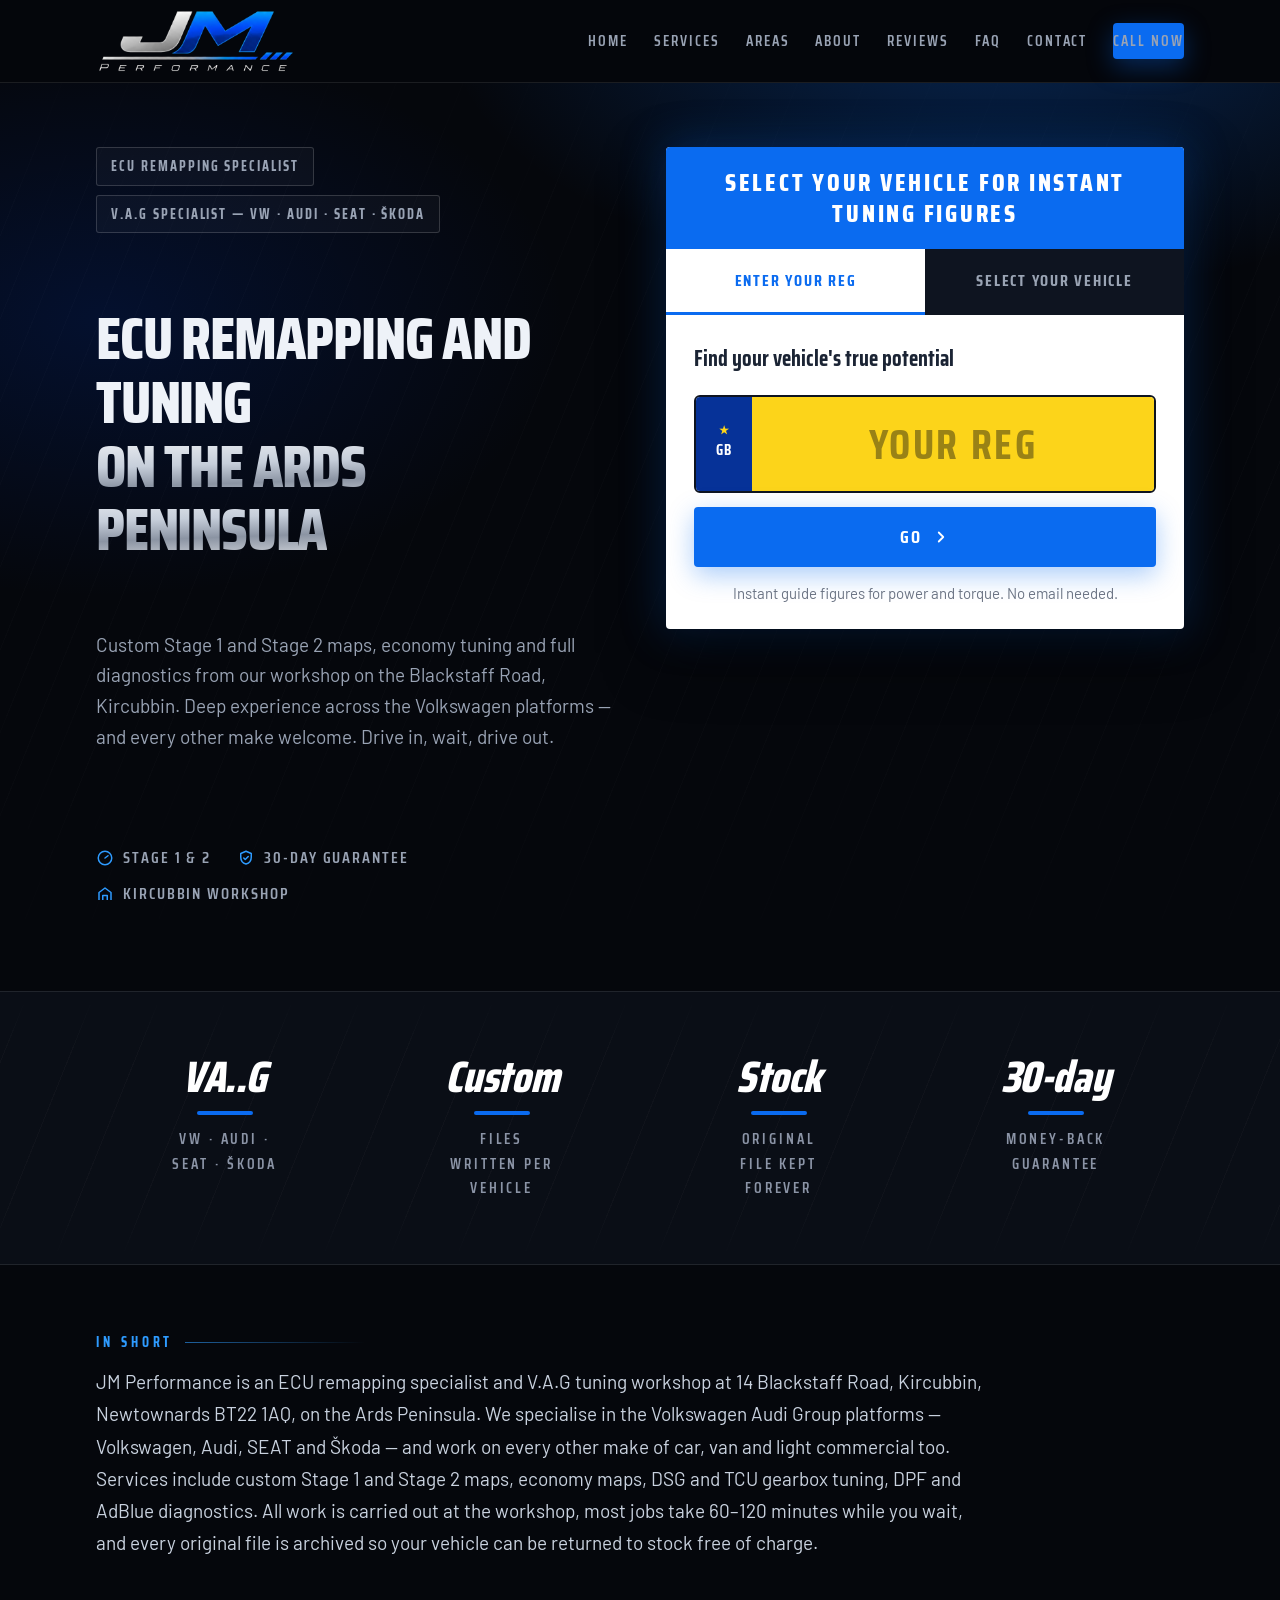
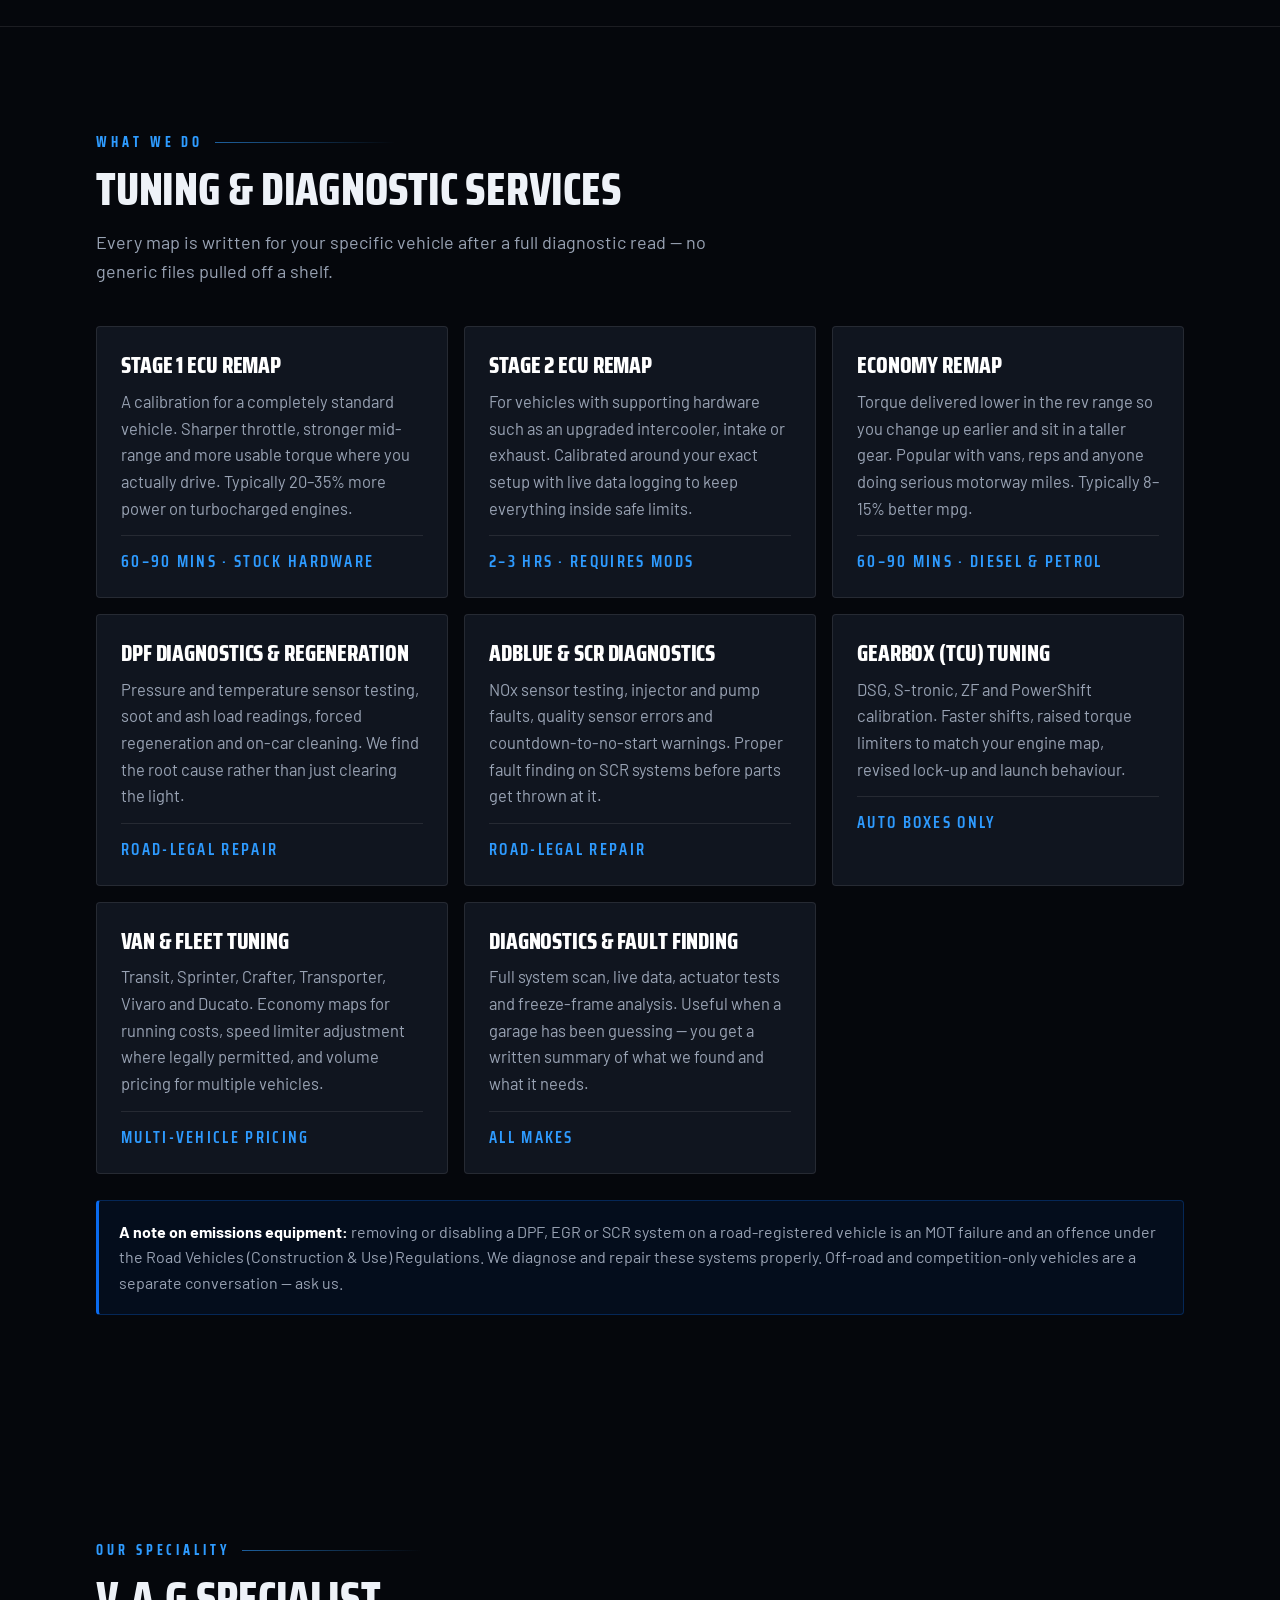
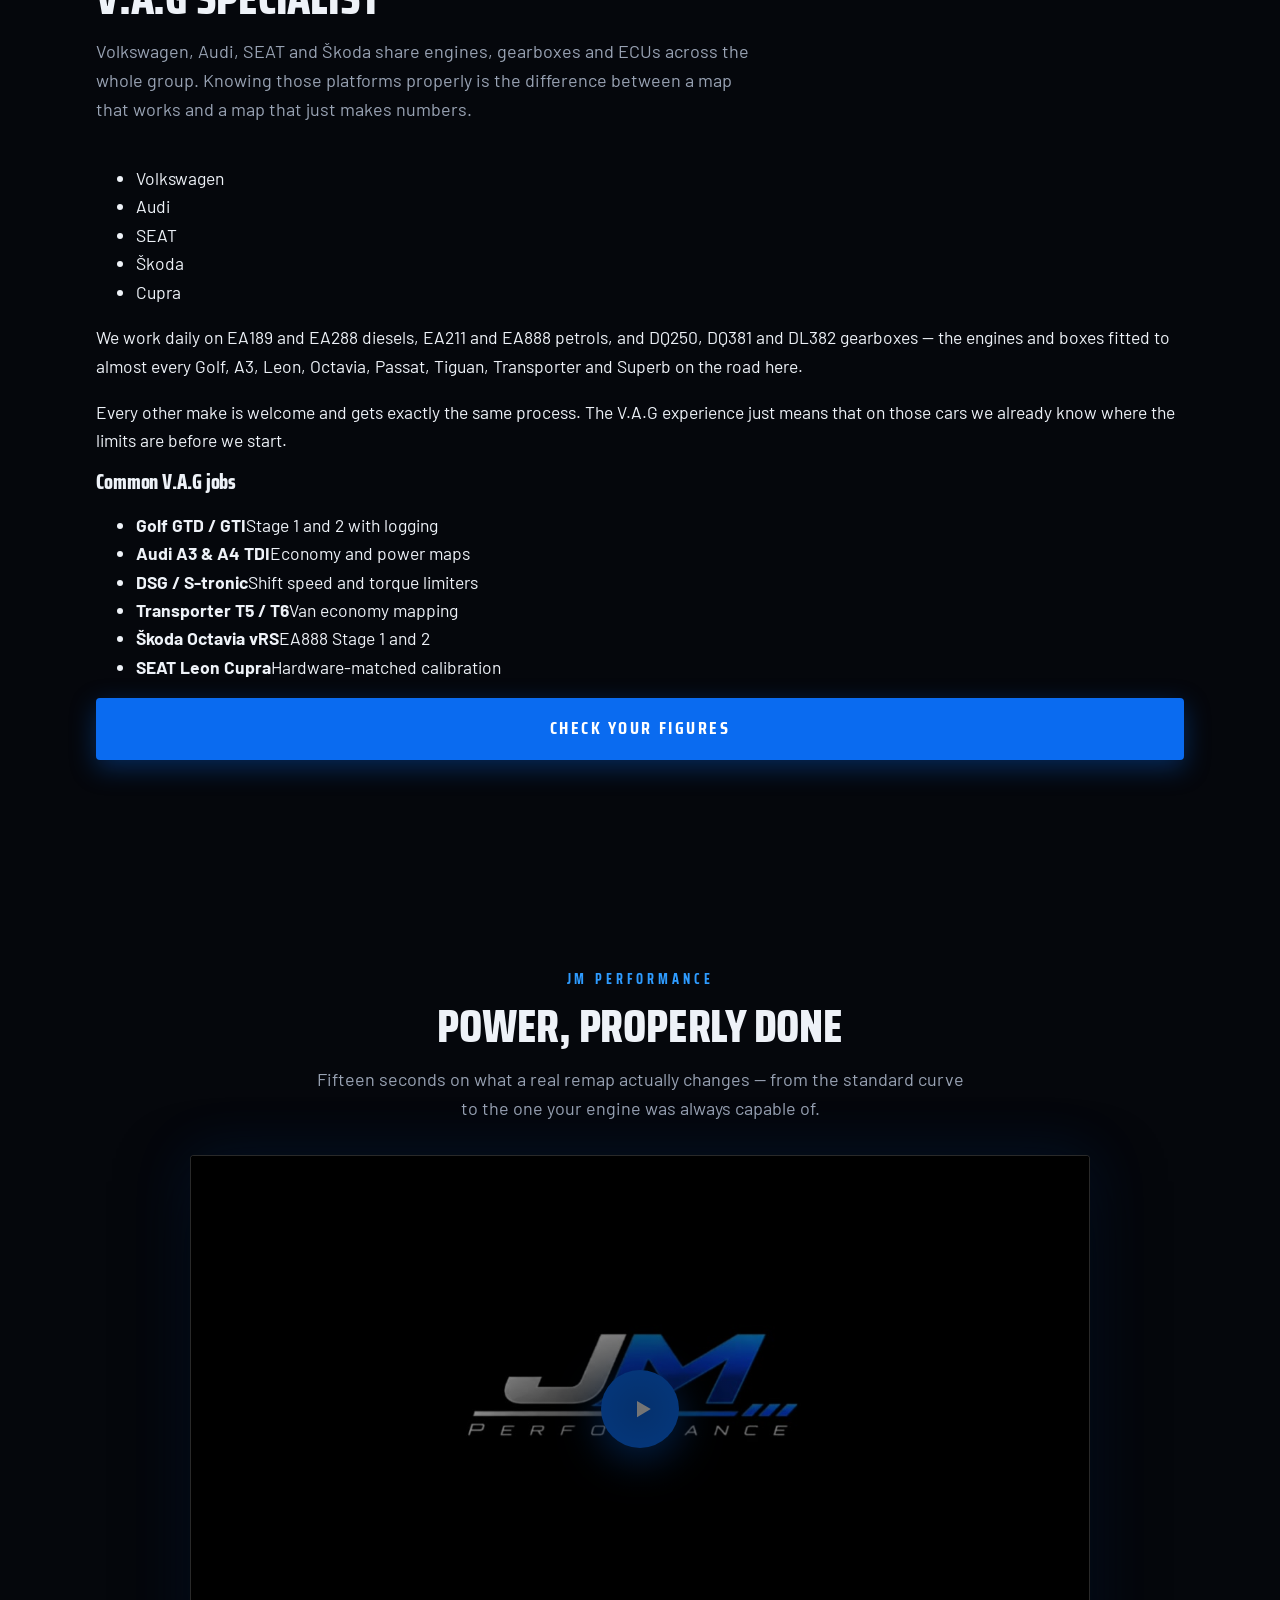
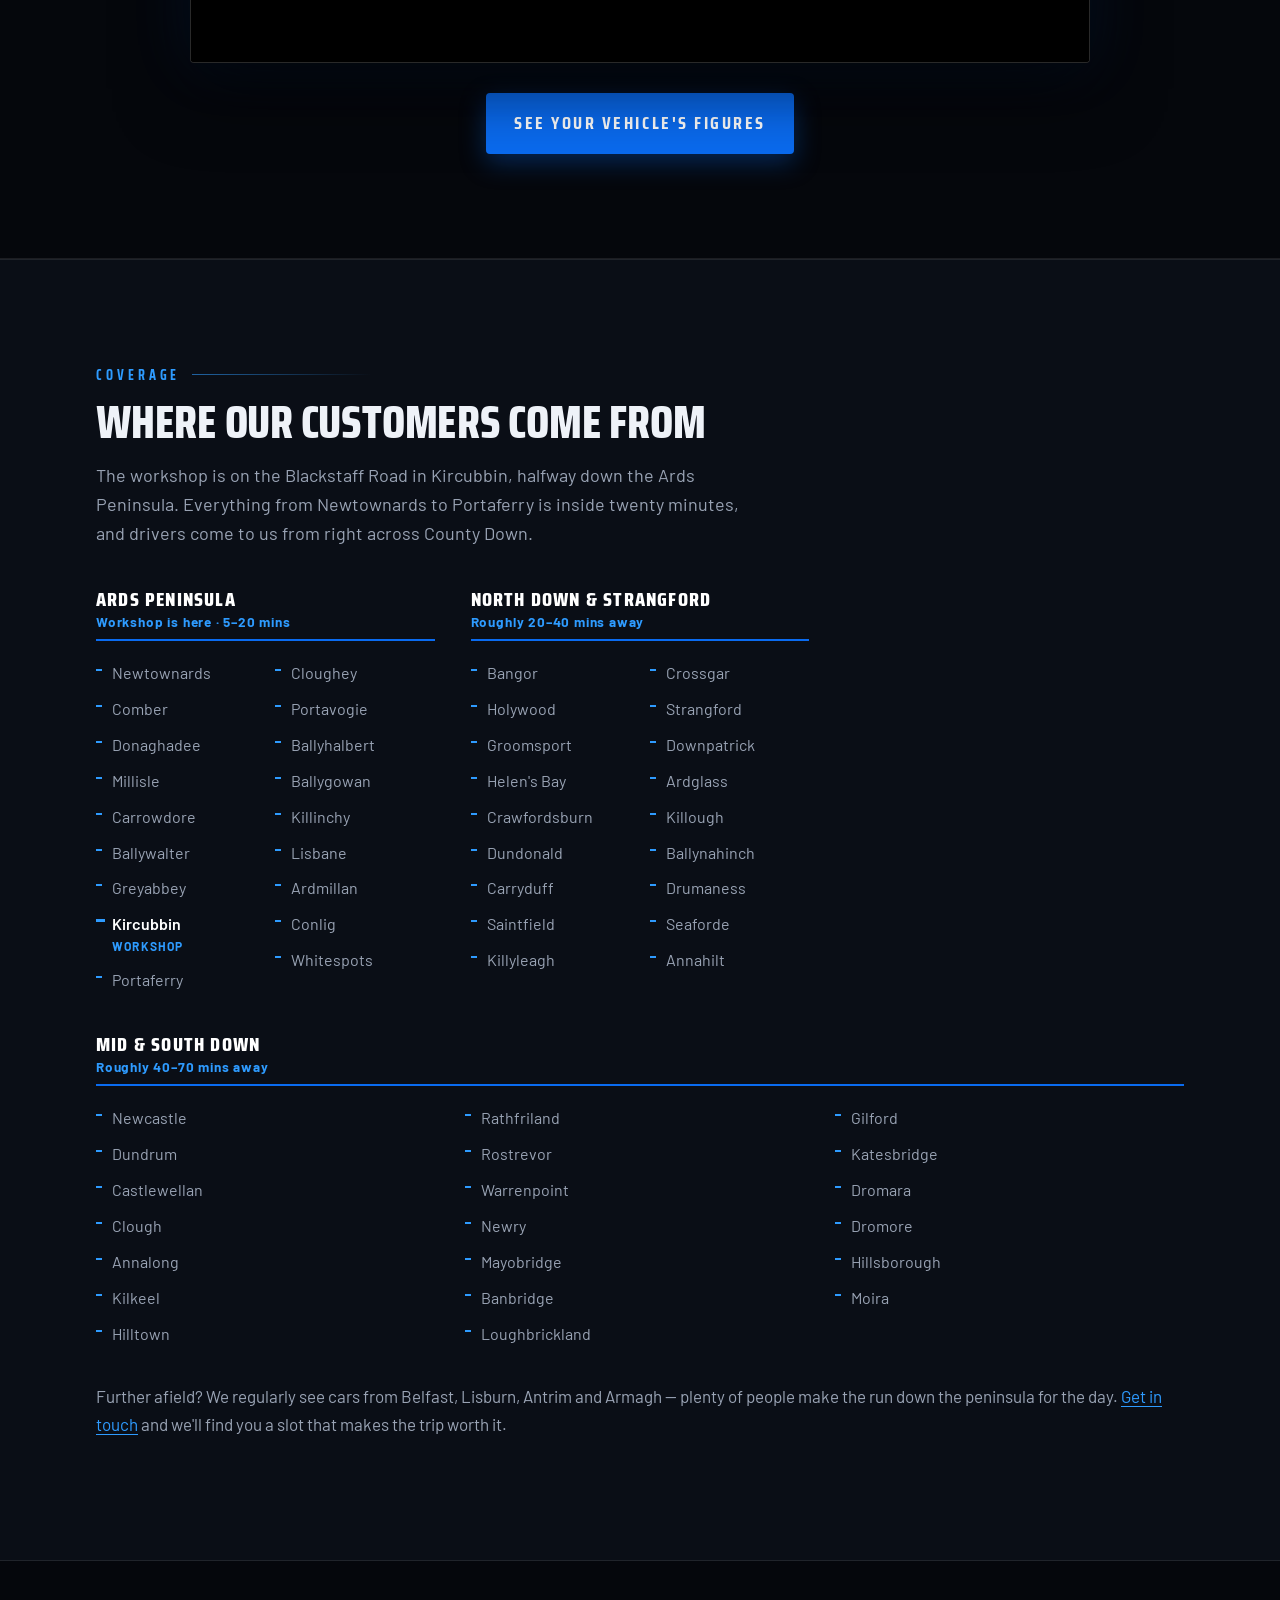
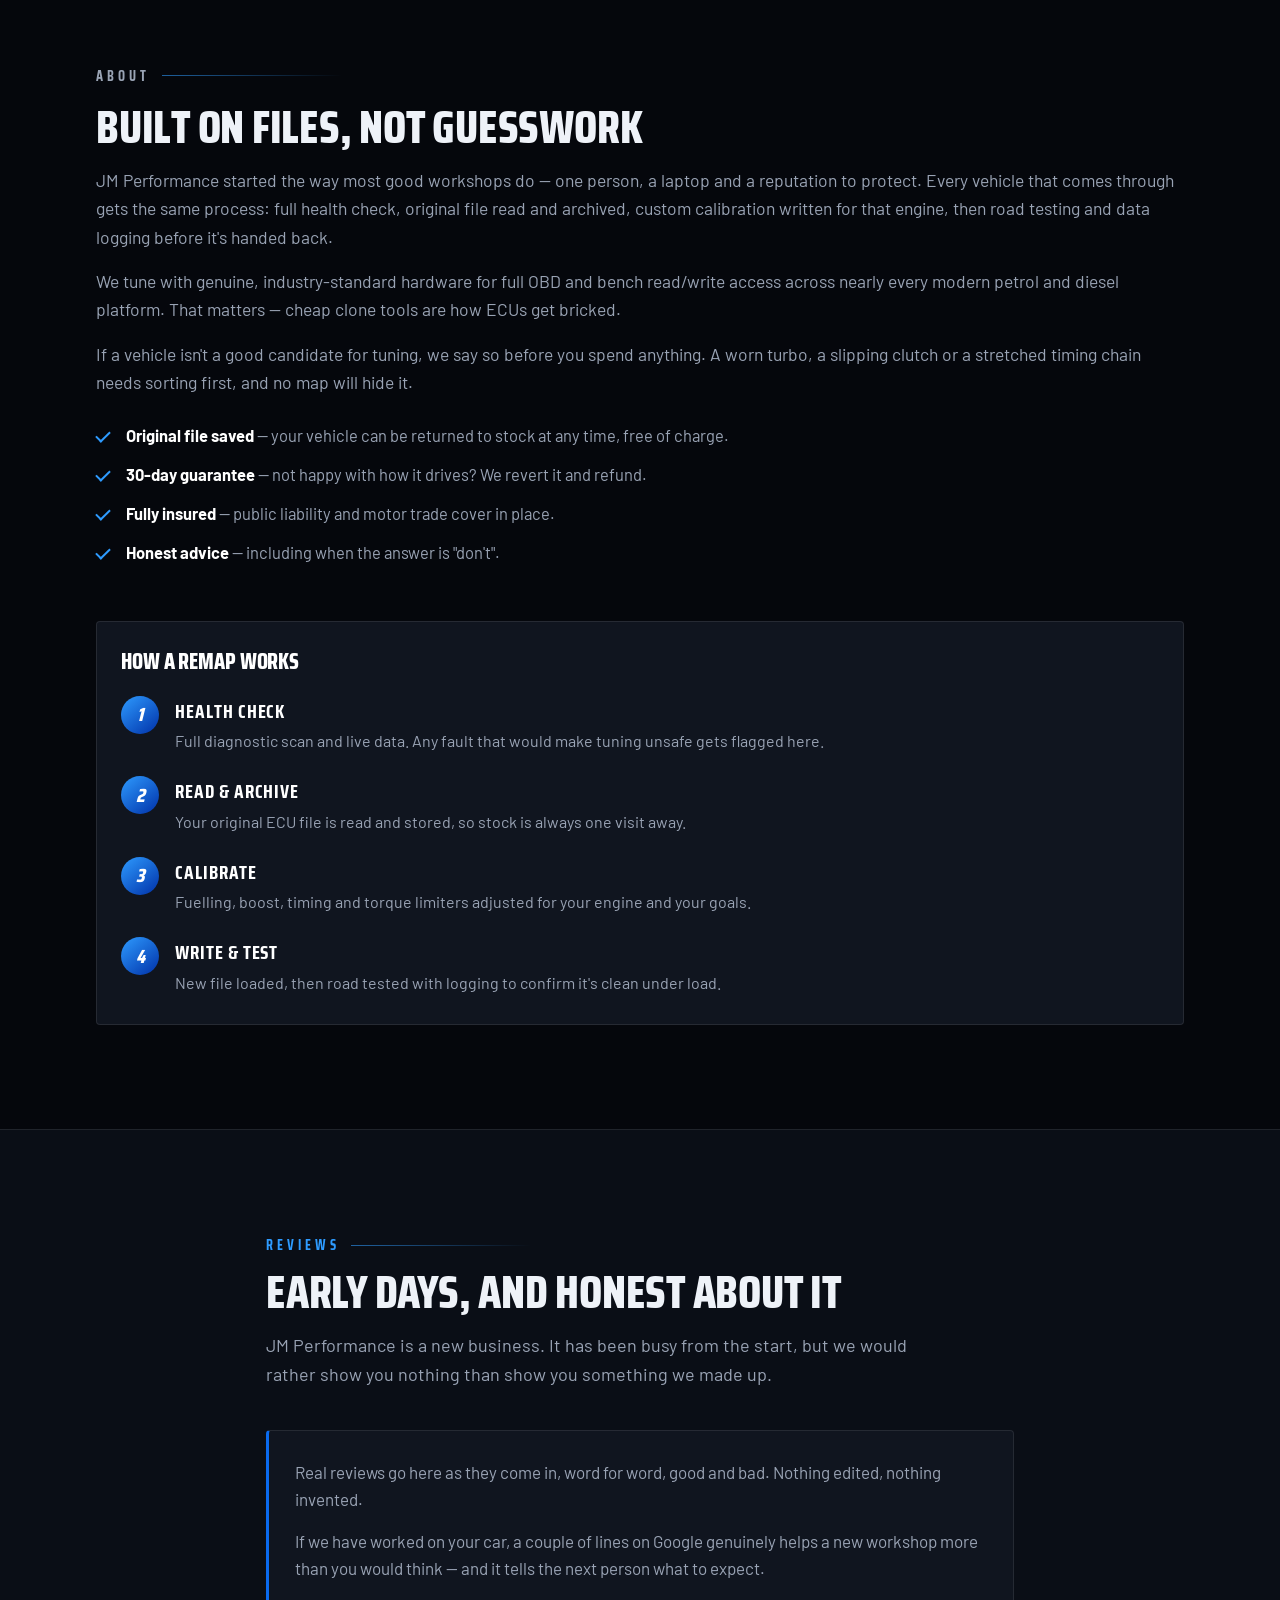
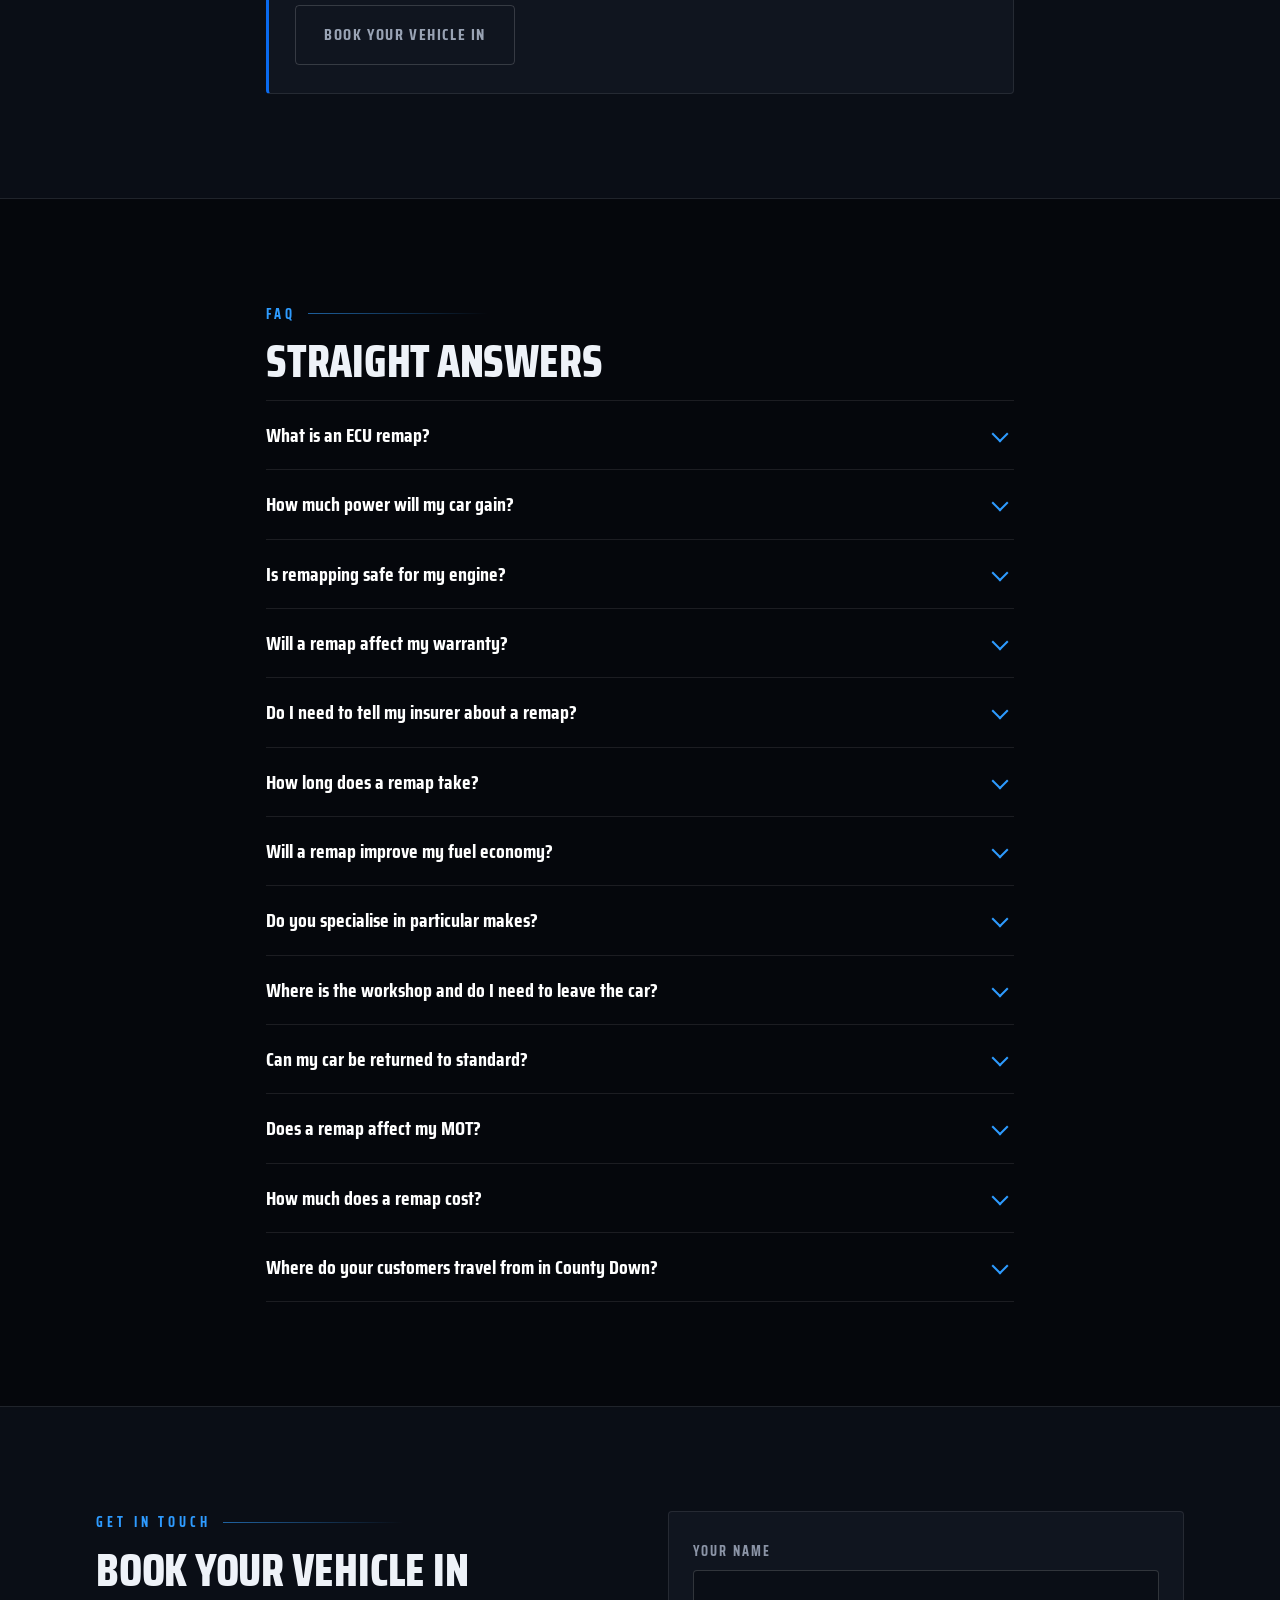
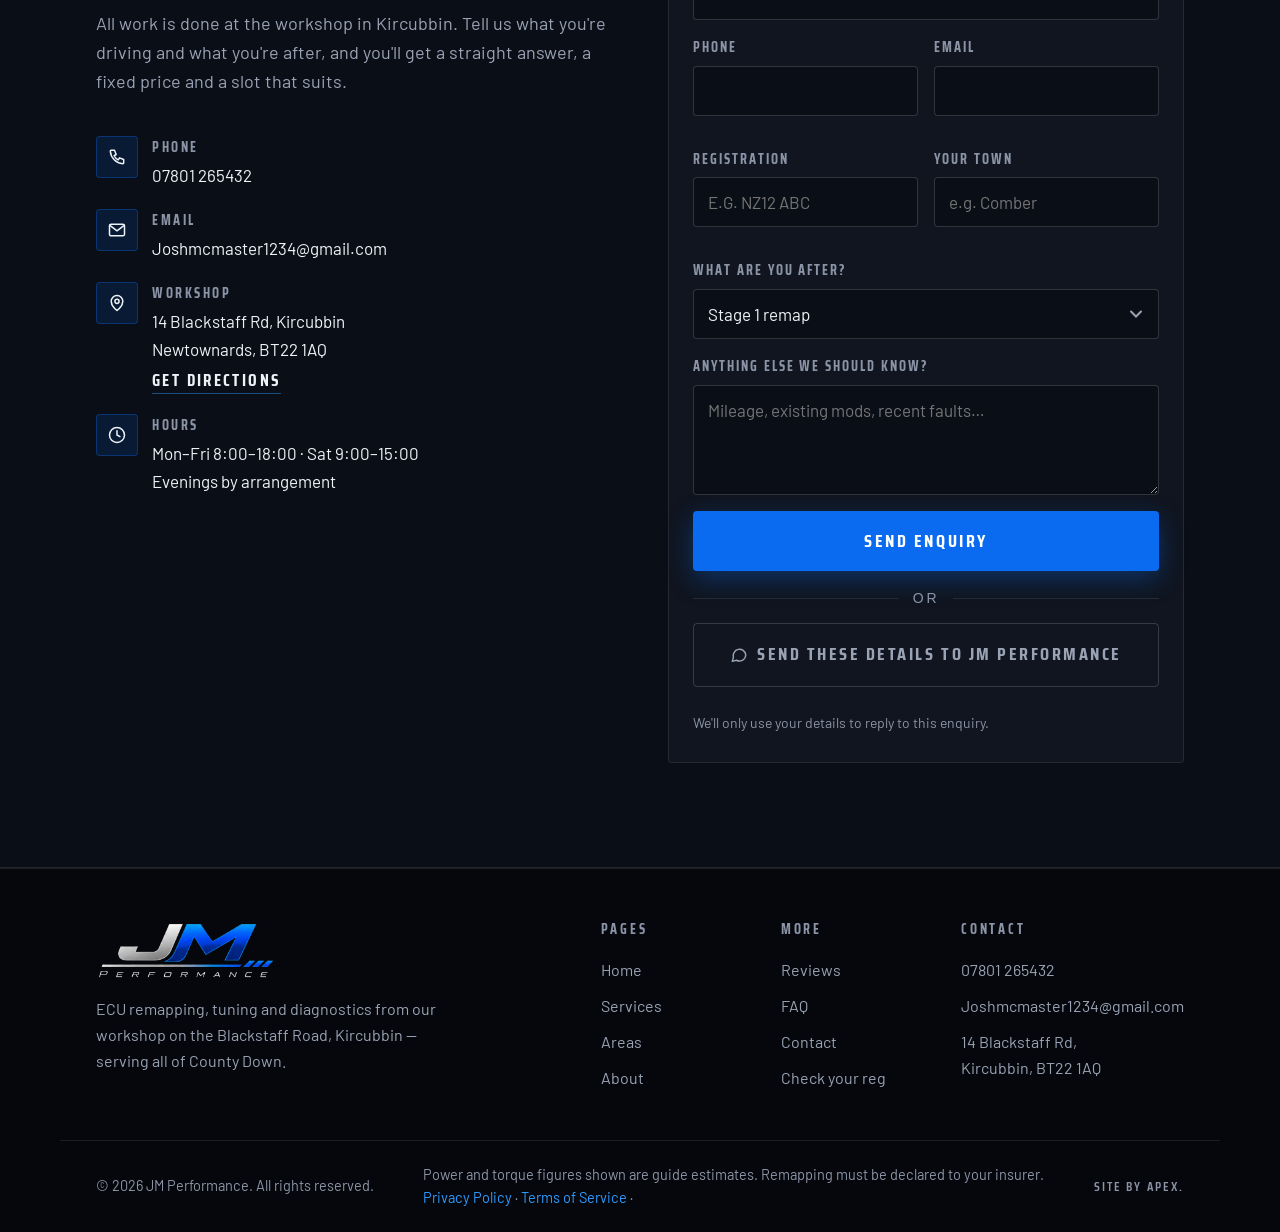
==== commit 0f5ff273: "Update index.html" ====
--- a/index.html
+++ b/index.html
@@ -5,8 +5,8 @@
 <meta name="viewport" content="width=device-width, initial-scale=1, viewport-fit=cover">
 <meta name="theme-color" content="#05070C">
 
-<title>JM Performance | ECU Remapping &amp; VAG Specialist — Kircubbin, County Down</title>
-<meta name="description" content="ECU remapping specialist and VAG tuning workshop in Kircubbin, County Down. VW, Audi, SEAT and Škoda a speciality, all makes welcome. Stage 1 &amp; 2 maps, economy tuning, DPF and AdBlue diagnostics. Check your reg for instant figures.">
+<title>JM Performance | ECU Remapping &amp; V.A.G Specialist — Kircubbin, County Down</title>
+<meta name="description" content="ECU remapping specialist and V.A.G tuning workshop in Kircubbin, County Down. VW, Audi, SEAT and Škoda a speciality, all makes welcome. Stage 1 &amp; 2 maps, economy tuning, DPF and AdBlue diagnostics. Check your reg for instant figures.">
 <link rel="canonical" href="https://jmperformance.co.uk/">
 <meta name="robots" content="index, follow, max-snippet:-1, max-image-preview:large">
 <meta name="geo.region" content="GB-NDN">
@@ -17,16 +17,16 @@
 <meta property="og:type" content="website">
 <meta property="og:site_name" content="JM Performance">
 <meta property="og:locale" content="en_GB">
-<meta property="og:title" content="JM Performance | ECU Remapping &amp; VAG Specialist — Kircubbin, County Down">
-<meta property="og:description" content="ECU remapping and VAG specialist in Kircubbin, County Down. Enter your reg for instant guide figures on power and torque.">
+<meta property="og:title" content="JM Performance | ECU Remapping &amp; V.A.G Specialist — Kircubbin, County Down">
+<meta property="og:description" content="ECU remapping and V.A.G specialist in Kircubbin, County Down. Enter your reg for instant guide figures on power and torque.">
 <meta property="og:url" content="https://jmperformance.co.uk/">
 <meta property="og:image" content="https://jmperformance.co.uk/assets/img/jm-share.jpg">
 <meta property="og:image:width" content="1200">
 <meta property="og:image:height" content="630">
-<meta property="og:image:alt" content="JM Performance — ECU remapping and VAG specialist, Kircubbin, County Down">
+<meta property="og:image:alt" content="JM Performance — ECU remapping and V.A.G specialist, Kircubbin, County Down">
 <meta name="twitter:card" content="summary_large_image">
-<meta name="twitter:title" content="JM Performance | ECU Remapping &amp; VAG Specialist — Kircubbin">
-<meta name="twitter:description" content="VAG specialist — VW, Audi, SEAT, Škoda. Enter your reg for instant power and torque figures.">
+<meta name="twitter:title" content="JM Performance | ECU Remapping &amp; V.A.G Specialist — Kircubbin">
+<meta name="twitter:description" content="V.A.G specialist — VW, Audi, SEAT, Škoda. Enter your reg for instant power and torque figures.">
 <meta name="twitter:image" content="https://jmperformance.co.uk/assets/img/jm-share.jpg">
 
 <link rel="icon" href="assets/img/favicon.svg" type="image/svg+xml">
@@ -101,7 +101,7 @@
   <div class="wrap hero-inner">
     <p class="spec-line">
       <span class="spec-tag">ECU Remapping Specialist</span>
-      <span class="spec-tag is-vag">VAG Specialist — VW · Audi · SEAT · Škoda</span>
+      <span class="spec-tag is-v.a.g">V.A.G Specialist — VW · Audi · SEAT · Škoda</span>
     </p>
 
     <h1 class="hero-h1">
@@ -109,7 +109,7 @@
       <span class="chrome">on the Ards Peninsula</span>
     </h1>
 
-    <p class="hero-sub">Custom Stage&nbsp;1 and Stage&nbsp;2 maps, economy tuning and full diagnostics from our workshop on the Blackstaff Road, Kircubbin. Deep experience across the VAG platforms — and every other make welcome. Drive in, wait, drive out.</p>
+    <p class="hero-sub">Custom Stage&nbsp;1 and Stage&nbsp;2 maps, economy tuning and full diagnostics from our workshop on the Blackstaff Road, Kircubbin. Deep experience across the Volkswagen platforms — and every other make welcome. Drive in, wait, drive out.</p>
 
     <!-- ── Reg checker ── -->
     <div class="checker" id="checker">
@@ -200,7 +200,7 @@
 <section class="stats" aria-label="JM Performance at a glance">
   <div class="hero-streaks stats-streaks" aria-hidden="true"></div>
   <div class="wrap stats-grid">
-    <div class="stat"><span class="stat-num is-word">VAG</span><span class="stat-rule"></span><span class="stat-label">VW · Audi · SEAT · Škoda</span></div>
+    <div class="stat"><span class="stat-num is-word">VA..G</span><span class="stat-rule"></span><span class="stat-label">VW · Audi · SEAT · Škoda</span></div>
     <div class="stat"><span class="stat-num is-word">Custom</span><span class="stat-rule"></span><span class="stat-label">Files written per vehicle</span></div>
     <div class="stat"><span class="stat-num is-word">Stock</span><span class="stat-rule"></span><span class="stat-label">Original file kept forever</span></div>
     <div class="stat"><span class="stat-num is-word">30-day</span><span class="stat-rule"></span><span class="stat-label">Money-back guarantee</span></div>
@@ -211,7 +211,7 @@
 <section class="answer-block" aria-label="Quick answer">
   <div class="wrap">
     <p class="eyebrow">In short</p>
-    <p class="answer-text">JM Performance is an ECU remapping specialist and VAG tuning workshop at 14 Blackstaff Road, Kircubbin, Newtownards BT22&nbsp;1AQ, on the Ards Peninsula. We specialise in the Volkswagen Audi Group platforms — Volkswagen, Audi, SEAT and Škoda — and work on every other make of car, van and light commercial too. Services include custom Stage&nbsp;1 and Stage&nbsp;2 maps, economy maps, DSG and TCU gearbox tuning, DPF and AdBlue diagnostics. All work is carried out at the workshop, most jobs take 60–120&nbsp;minutes while you wait, and every original file is archived so your vehicle can be returned to stock free of charge.</p>
+    <p class="answer-text">JM Performance is an ECU remapping specialist and V.A.G tuning workshop at 14 Blackstaff Road, Kircubbin, Newtownards BT22&nbsp;1AQ, on the Ards Peninsula. We specialise in the Volkswagen Audi Group platforms — Volkswagen, Audi, SEAT and Škoda — and work on every other make of car, van and light commercial too. Services include custom Stage&nbsp;1 and Stage&nbsp;2 maps, economy maps, DSG and TCU gearbox tuning, DPF and AdBlue diagnostics. All work is carried out at the workshop, most jobs take 60–120&nbsp;minutes while you wait, and every original file is archived so your vehicle can be returned to stock free of charge.</p>
   </div>
 </section>
 
@@ -269,26 +269,26 @@
   </div>
 </section>
 
-<!-- ═══════════ VAG SPECIALIST ═══════════ -->
-<section class="section vag-section" id="vag">
+<!-- ═══════════ V.A.G SPECIALIST ═══════════ -->
+<section class="section v.a.g-section" id="v.a.g">
   <div class="hero-streaks" aria-hidden="true"></div>
-  <div class="wrap vag-wrap">
-    <div class="vag-copy">
+  <div class="wrap v.a.g-wrap">
+    <div class="v.a.g-copy">
       <p class="eyebrow">Our speciality</p>
-      <h2 class="section-h2">VAG specialist</h2>
+      <h2 class="section-h2">V.A.G specialist</h2>
       <p class="section-lede">Volkswagen, Audi, SEAT and Škoda share engines, gearboxes and ECUs across the whole group. Knowing those platforms properly is the difference between a map that works and a map that just makes numbers.</p>
 
-      <ul class="vag-brands">
+      <ul class="v.a.g-brands">
         <li>Volkswagen</li><li>Audi</li><li>SEAT</li><li>Škoda</li><li>Cupra</li>
       </ul>
 
       <p>We work daily on EA189 and EA288 diesels, EA211 and EA888 petrols, and DQ250, DQ381 and DL382 gearboxes — the engines and boxes fitted to almost every Golf, A3, Leon, Octavia, Passat, Tiguan, Transporter and Superb on the road here.</p>
-      <p>Every other make is welcome and gets exactly the same process. The VAG experience just means that on those cars we already know where the limits are before we start.</p>
-    </div>
-
-    <aside class="vag-panel">
-      <h3>Common VAG jobs</h3>
-      <ul class="vag-list">
+      <p>Every other make is welcome and gets exactly the same process. The V.A.G experience just means that on those cars we already know where the limits are before we start.</p>
+    </div>
+
+    <aside class="v.a.g-panel">
+      <h3>Common V.A.G jobs</h3>
+      <ul class="v.a.g-list">
         <li><strong>Golf GTD / GTI</strong><span>Stage 1 and 2 with logging</span></li>
         <li><strong>Audi A3 &amp; A4 TDI</strong><span>Economy and power maps</span></li>
         <li><strong>DSG / S-tronic</strong><span>Shift speed and torque limiters</span></li>
@@ -495,7 +495,7 @@
 
       <details class="faq">
         <summary><h3>Do you specialise in particular makes?</h3></summary>
-        <div class="faq-a"><p>Yes. JM Performance is a VAG specialist, meaning Volkswagen, Audi, SEAT, Škoda and Cupra. Those four brands share engines, gearboxes and ECU hardware across the group, so we work daily on EA189 and EA288 diesels, EA211 and EA888 petrols and DQ250, DQ381 and DL382 gearboxes. Every other make is welcome and follows exactly the same process.</p></div>
+        <div class="faq-a"><p>Yes. JM Performance is a V.A.G specialist, meaning Volkswagen, Audi, SEAT, Škoda and Cupra. Those four brands share engines, gearboxes and ECU hardware across the group, so we work daily on EA189 and EA288 diesels, EA211 and EA888 petrols and DQ250, DQ381 and DL382 gearboxes. Every other make is welcome and follows exactly the same process.</p></div>
       </details>
 
       <details class="faq">
@@ -664,7 +664,7 @@
       "@type": ["AutoRepair", "LocalBusiness"],
       "@id": "https://jmperformance.co.uk/#business",
       "name": "JM Performance",
-      "description": "ECU remapping specialist and VAG tuning workshop at 14 Blackstaff Road, Kircubbin, on the Ards Peninsula in County Down, Northern Ireland. Volkswagen, Audi, SEAT and Skoda a speciality, all makes welcome. All work carried out at the workshop.",
+      "description": "ECU remapping specialist and V.A.G tuning workshop at 14 Blackstaff Road, Kircubbin, on the Ards Peninsula in County Down, Northern Ireland. Volkswagen, Audi, SEAT and Skoda a speciality, all makes welcome. All work carried out at the workshop.",
       "url": "https://jmperformance.co.uk/",
       "logo": "https://jmperformance.co.uk/assets/img/jm-logo.png",
       "image": "https://jmperformance.co.uk/assets/img/jm-logo.png",
@@ -725,12 +725,12 @@
         "Volkswagen Audi Group tuning","Stage 1 remapping","Stage 2 remapping",
         "DSG gearbox tuning","DPF diagnostics","AdBlue SCR diagnostics","Economy remapping"
       ],
-      "slogan": "ECU remapping specialist and VAG tuning — VW, Audi, SEAT and Skoda",
+      "slogan": "ECU remapping specialist and V.A.G tuning — VW, Audi, SEAT and Skoda",
       "hasOfferCatalog": {
         "@type": "OfferCatalog",
         "name": "Tuning and diagnostic services",
         "itemListElement": [
-          {"@type":"Offer","itemOffered":{"@type":"Service","name":"VAG specialist remapping","description":"Specialist ECU remapping for Volkswagen, Audi, SEAT, Skoda and Cupra, covering EA189, EA288, EA211 and EA888 engines and DQ250, DQ381 and DL382 gearboxes."}},
+          {"@type":"Offer","itemOffered":{"@type":"Service","name":"V.A.G specialist remapping","description":"Specialist ECU remapping for Volkswagen, Audi, SEAT, Skoda and Cupra, covering EA189, EA288, EA211 and EA888 engines and DQ250, DQ381 and DL382 gearboxes."}},
           {"@type":"Offer","itemOffered":{"@type":"Service","name":"Stage 1 ECU remap","description":"Custom ECU calibration for standard vehicles, typically 20-35% more power on turbocharged engines."}},
           {"@type":"Offer","itemOffered":{"@type":"Service","name":"Stage 2 ECU remap","description":"Calibration for vehicles with supporting hardware such as upgraded intercooler, intake or exhaust."}},
           {"@type":"Offer","itemOffered":{"@type":"Service","name":"Economy remap","description":"Torque delivered lower in the rev range for typically 8-15% better fuel economy."}},
@@ -785,7 +785,7 @@
         {"@type":"Question","name":"Do I need to tell my insurer about a remap?","acceptedAnswer":{"@type":"Answer","text":"Yes. A remap is a modification and must be declared to your insurer. Failing to declare it can invalidate your policy and leave a claim unpaid. In practice many insurers charge little or nothing for a Stage 1 map on a standard vehicle, but the declaration has to be made."}},
         {"@type":"Question","name":"How long does a remap take?","acceptedAnswer":{"@type":"Answer","text":"Most Stage 1 and economy remaps take 60 to 90 minutes from arrival to road test. Stage 2 calibrations, gearbox tuning and anything requiring the ECU to be removed for bench work take two to three hours."}},
         {"@type":"Question","name":"Will a remap improve my fuel economy?","acceptedAnswer":{"@type":"Answer","text":"It can, but only if your driving style stays the same. An economy map delivers torque lower in the rev range so you can change up earlier and hold a taller gear, which typically returns 8 to 15 percent better mpg on diesels doing steady motorway or commuting miles."}},
-        {"@type":"Question","name":"Does JM Performance specialise in particular makes?","acceptedAnswer":{"@type":"Answer","text":"Yes. JM Performance is a VAG specialist, meaning Volkswagen, Audi, SEAT, Skoda and Cupra. Those brands share engines, gearboxes and ECU hardware across the group, so the workshop works daily on EA189 and EA288 diesels, EA211 and EA888 petrols and DQ250, DQ381 and DL382 gearboxes. Every other make is welcome and follows the same process."}},
+        {"@type":"Question","name":"Does JM Performance specialise in particular makes?","acceptedAnswer":{"@type":"Answer","text":"Yes. JM Performance is a V.A.G specialist, meaning Volkswagen, Audi, SEAT, Skoda and Cupra. Those brands share engines, gearboxes and ECU hardware across the group, so the workshop works daily on EA189 and EA288 diesels, EA211 and EA888 petrols and DQ250, DQ381 and DL382 gearboxes. Every other make is welcome and follows the same process."}},
         {"@type":"Question","name":"Where is the JM Performance workshop?","acceptedAnswer":{"@type":"Answer","text":"JM Performance is at 14 Blackstaff Road, Kircubbin, Newtownards BT22 1AQ, on the Ards Peninsula between Greyabbey and Portavogie. All work is carried out at the workshop, not as a mobile service. Most jobs are completed while you wait and there is off-road parking on site."}},
         {"@type":"Question","name":"Can my car be returned to standard after a remap?","acceptedAnswer":{"@type":"Answer","text":"Yes. Your original ECU file is read and archived before any changes are made, and we keep it indefinitely. If you are selling the vehicle, going in for warranty work, or simply do not get on with the map, we will write the original file back free of charge."}},
         {"@type":"Question","name":"Does a remap affect my MOT?","acceptedAnswer":{"@type":"Answer","text":"A properly written remap does not cause an MOT failure. Emissions must still fall within the limits for your vehicle, and a good map is calibrated to do exactly that. What does cause a failure is removing or disabling emissions equipment such as a DPF, EGR or SCR system, which we do not do on road-registered vehicles."}},
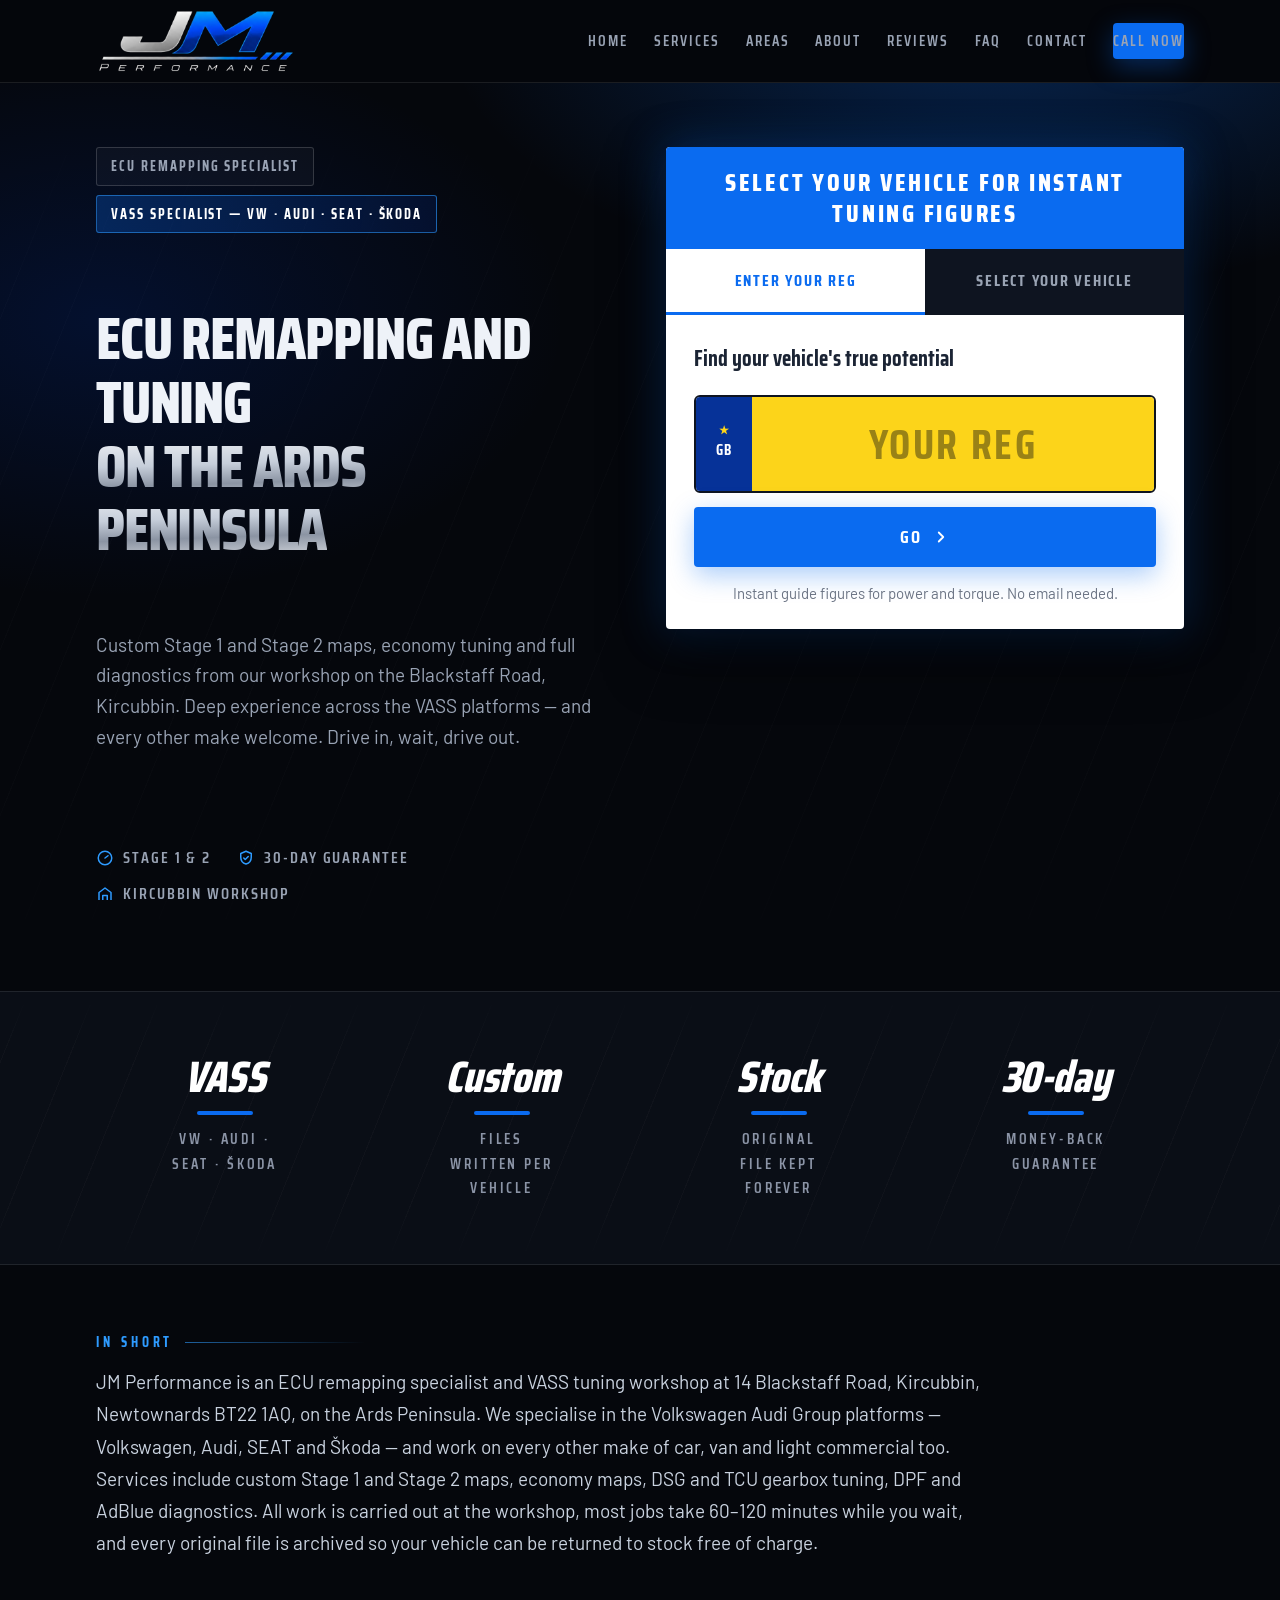
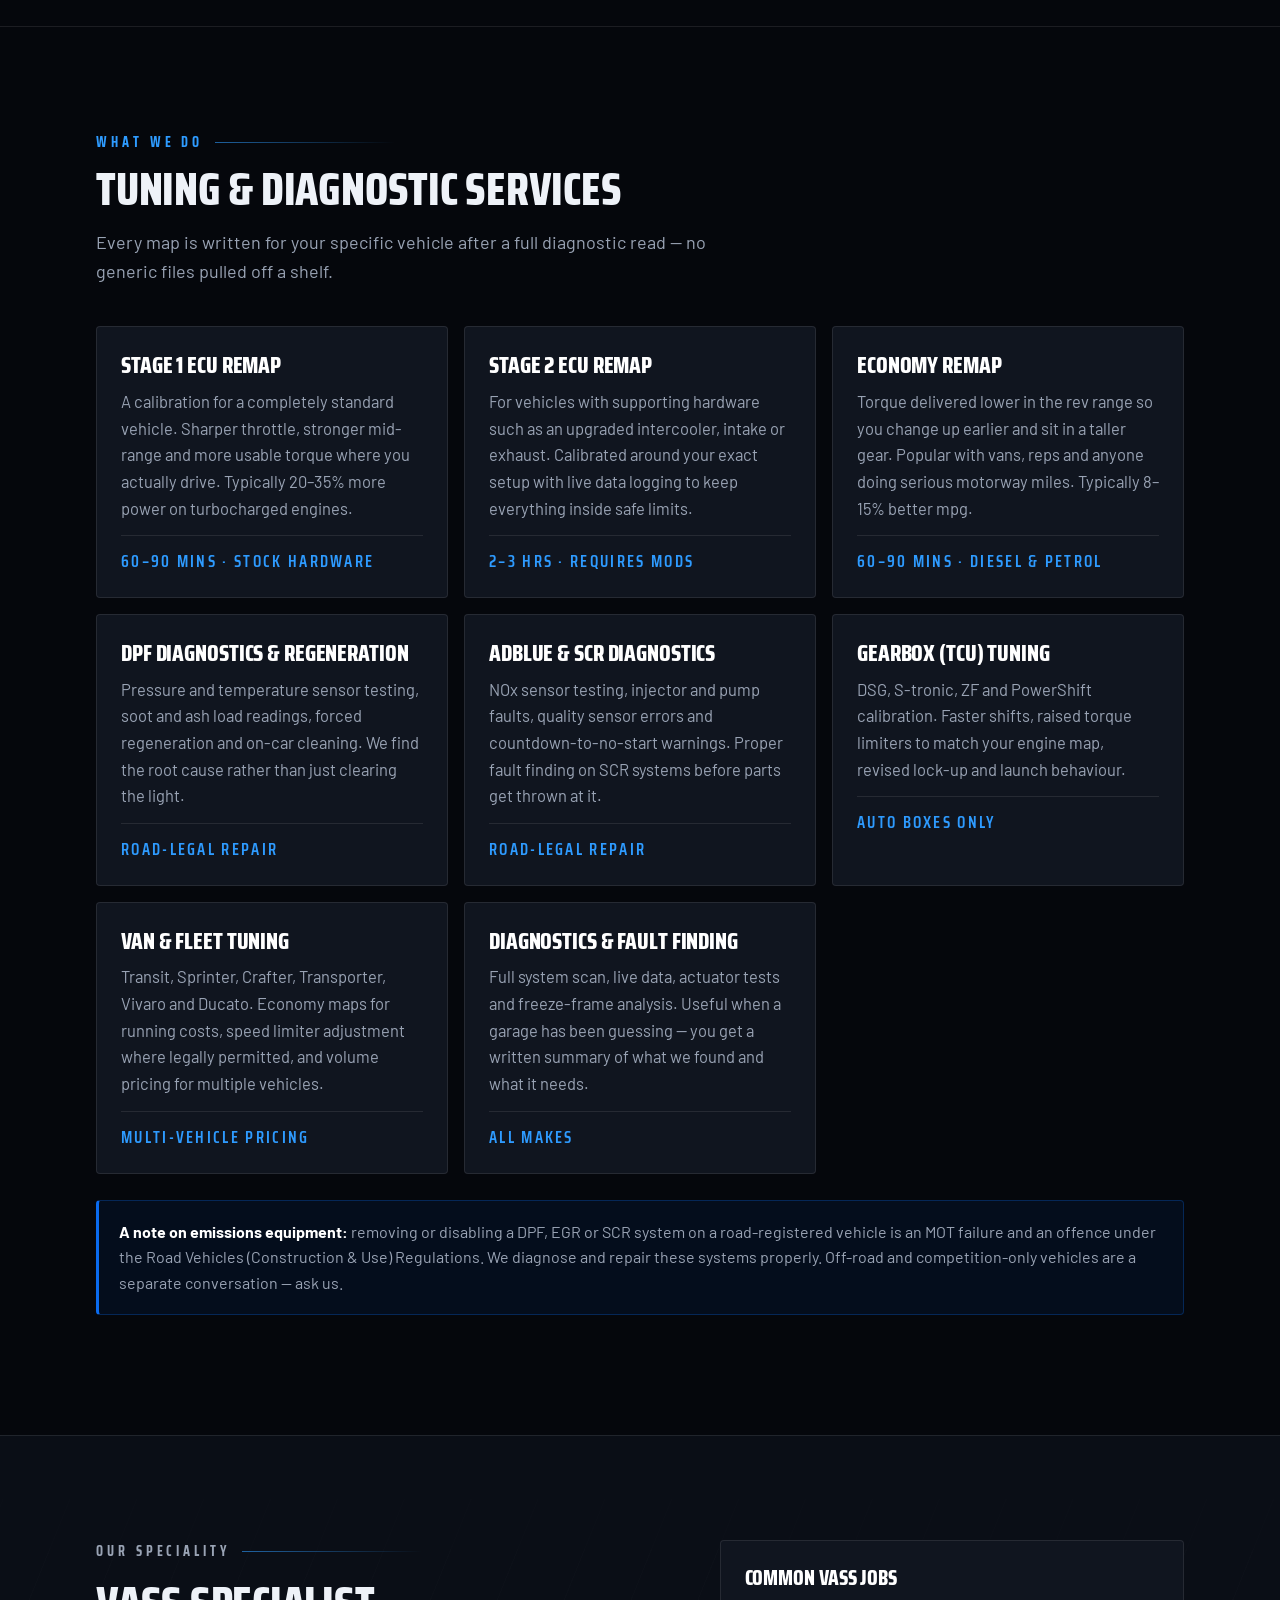
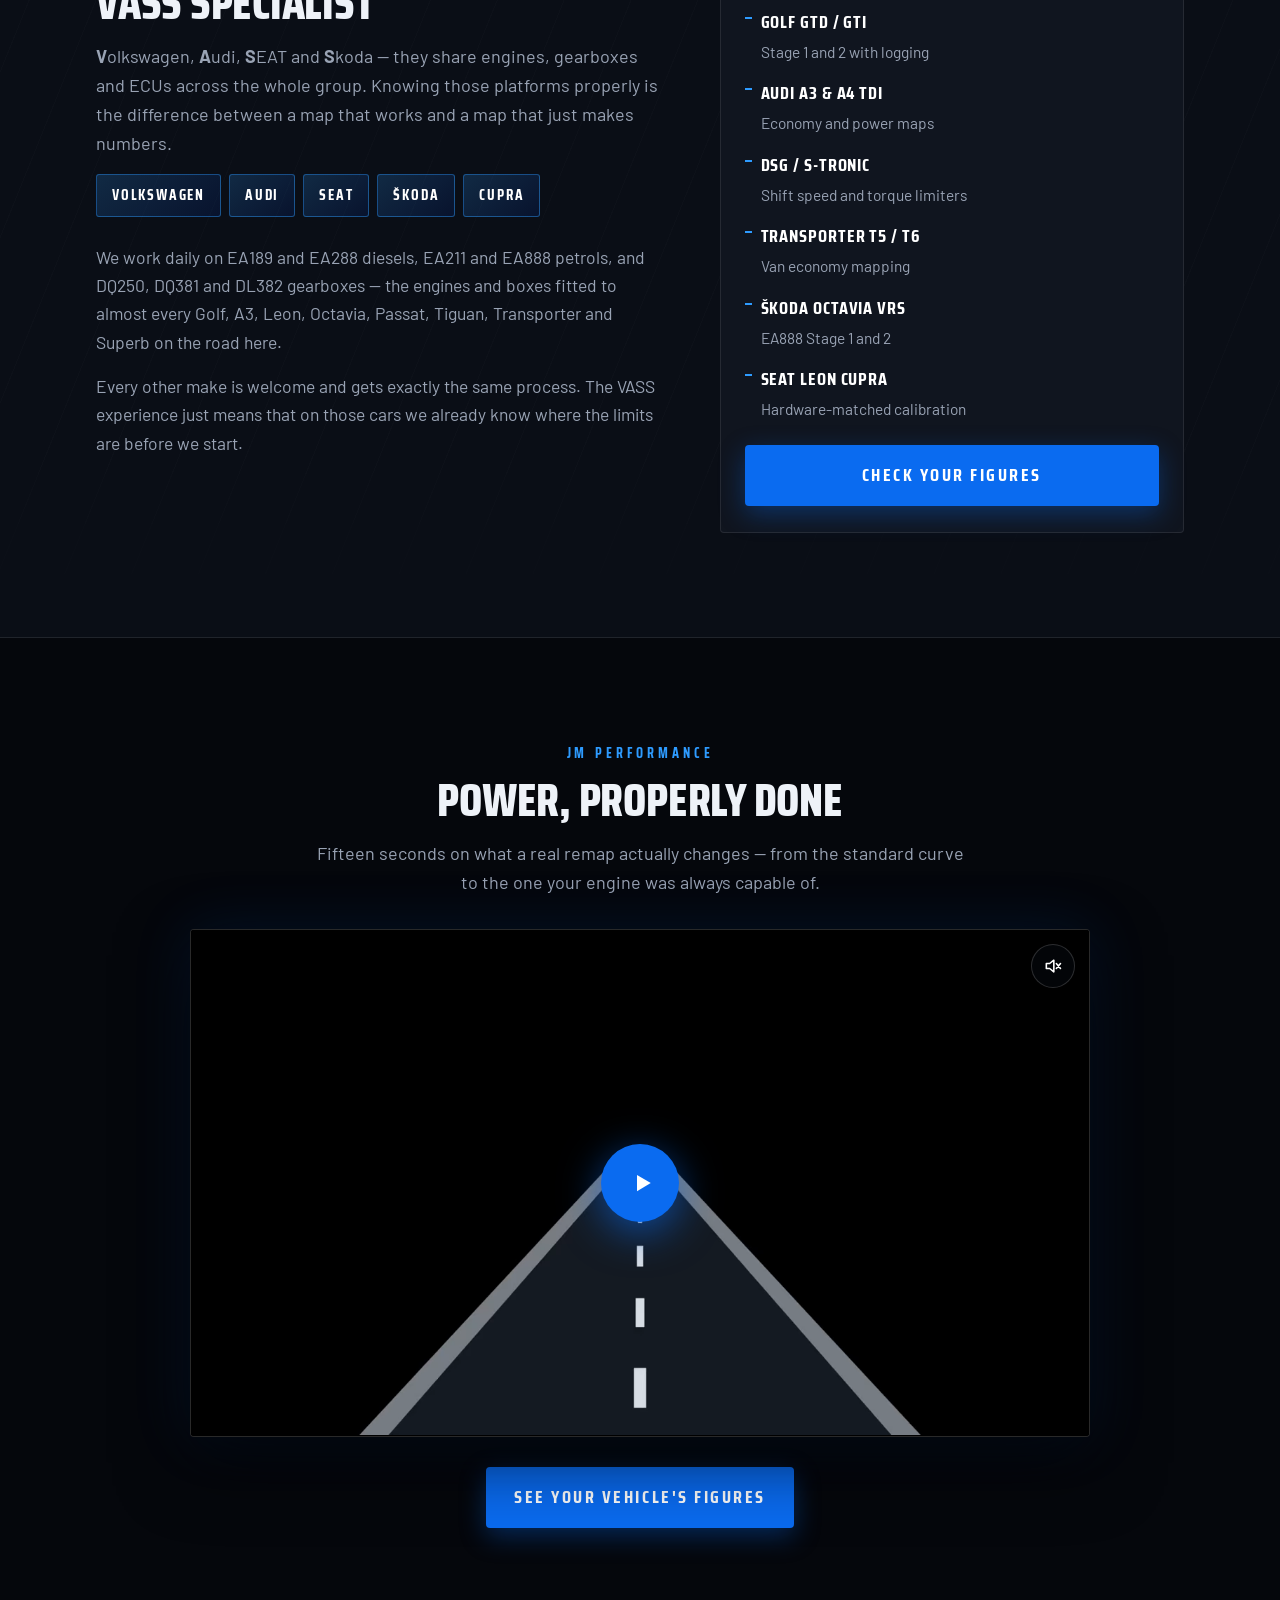
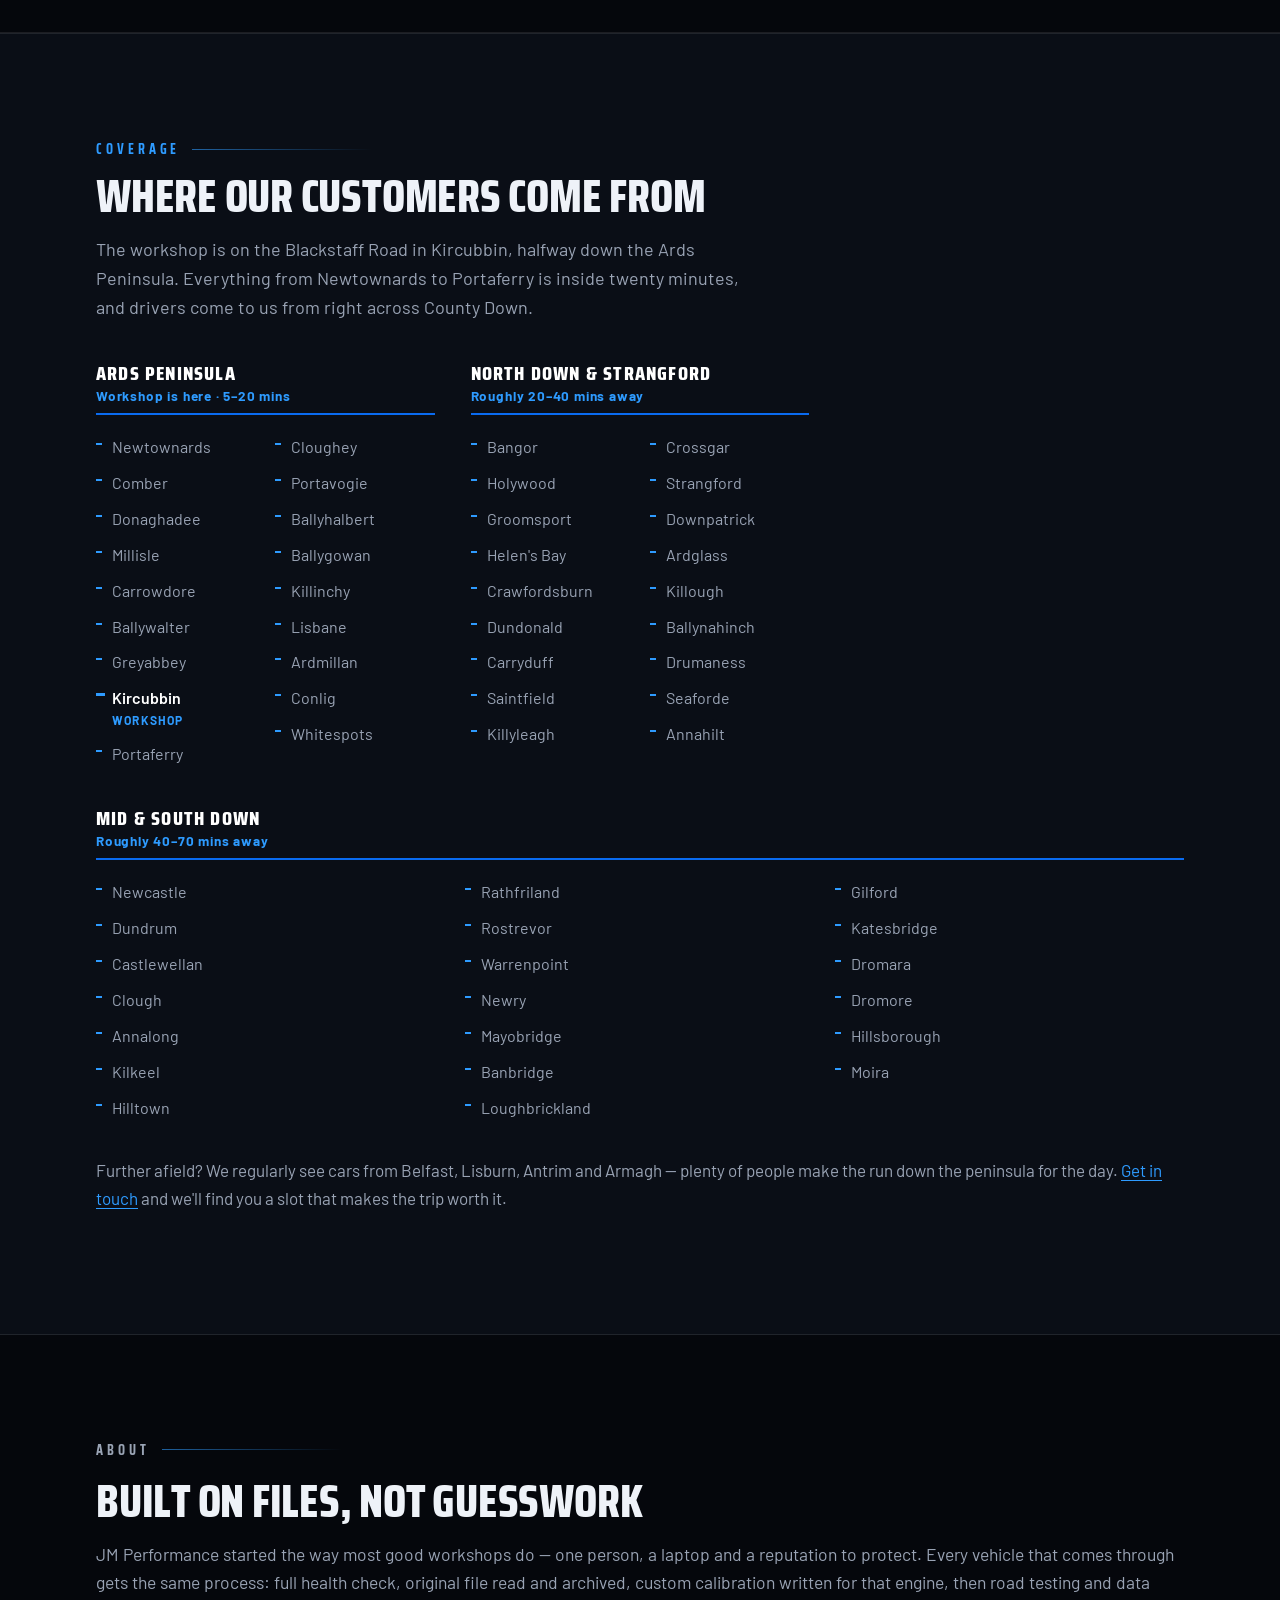
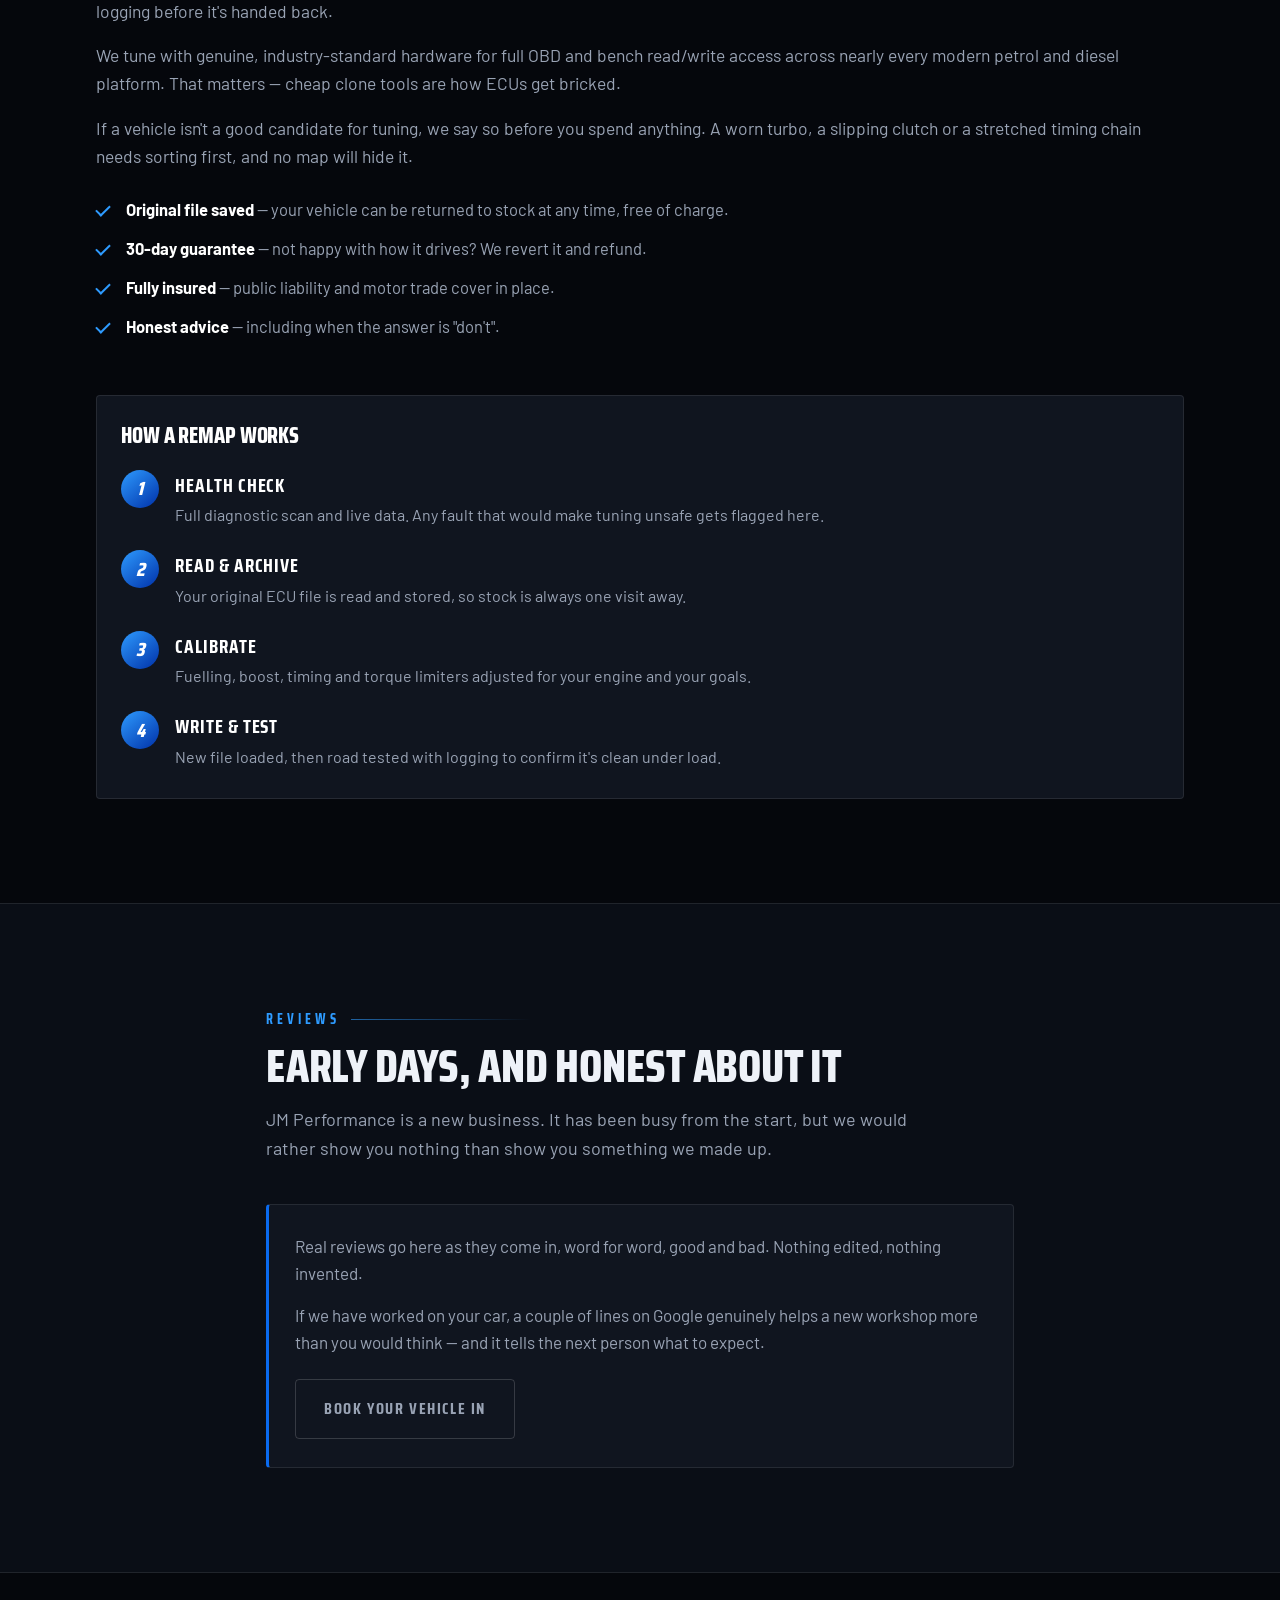
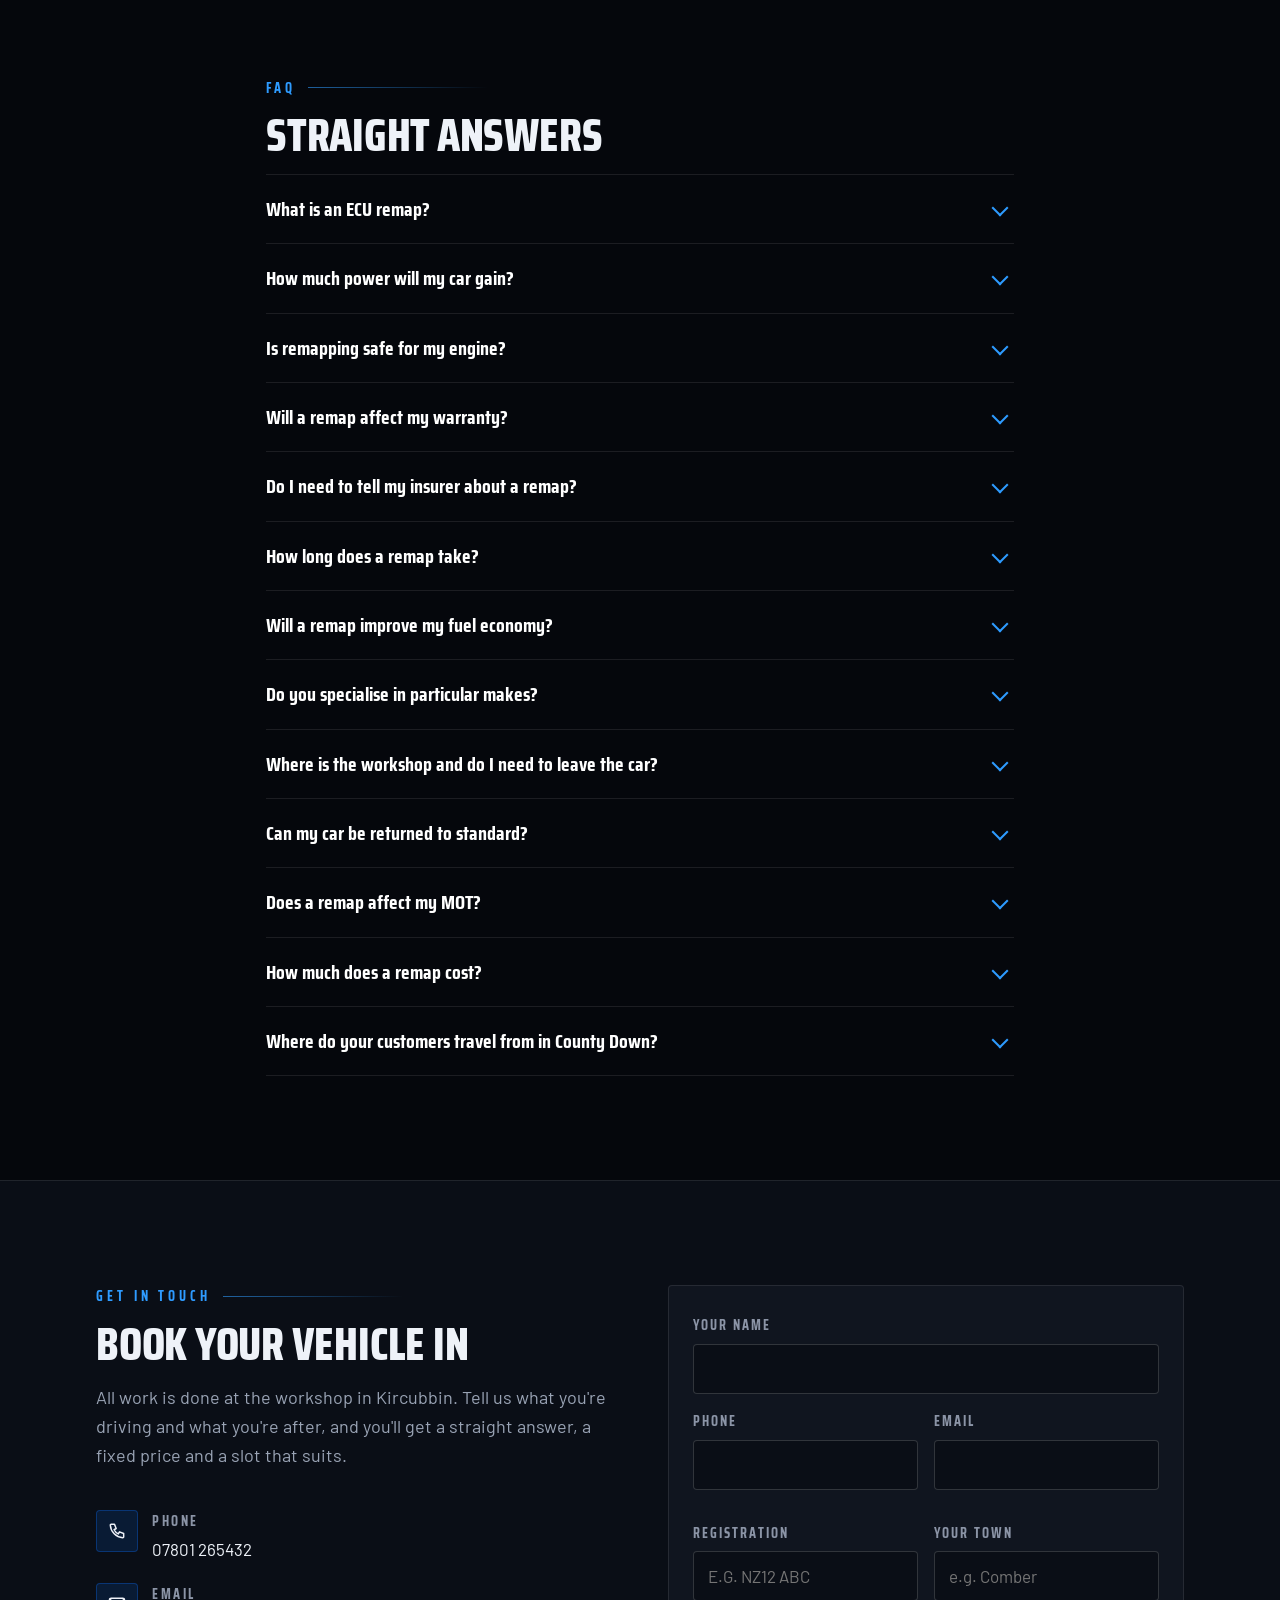
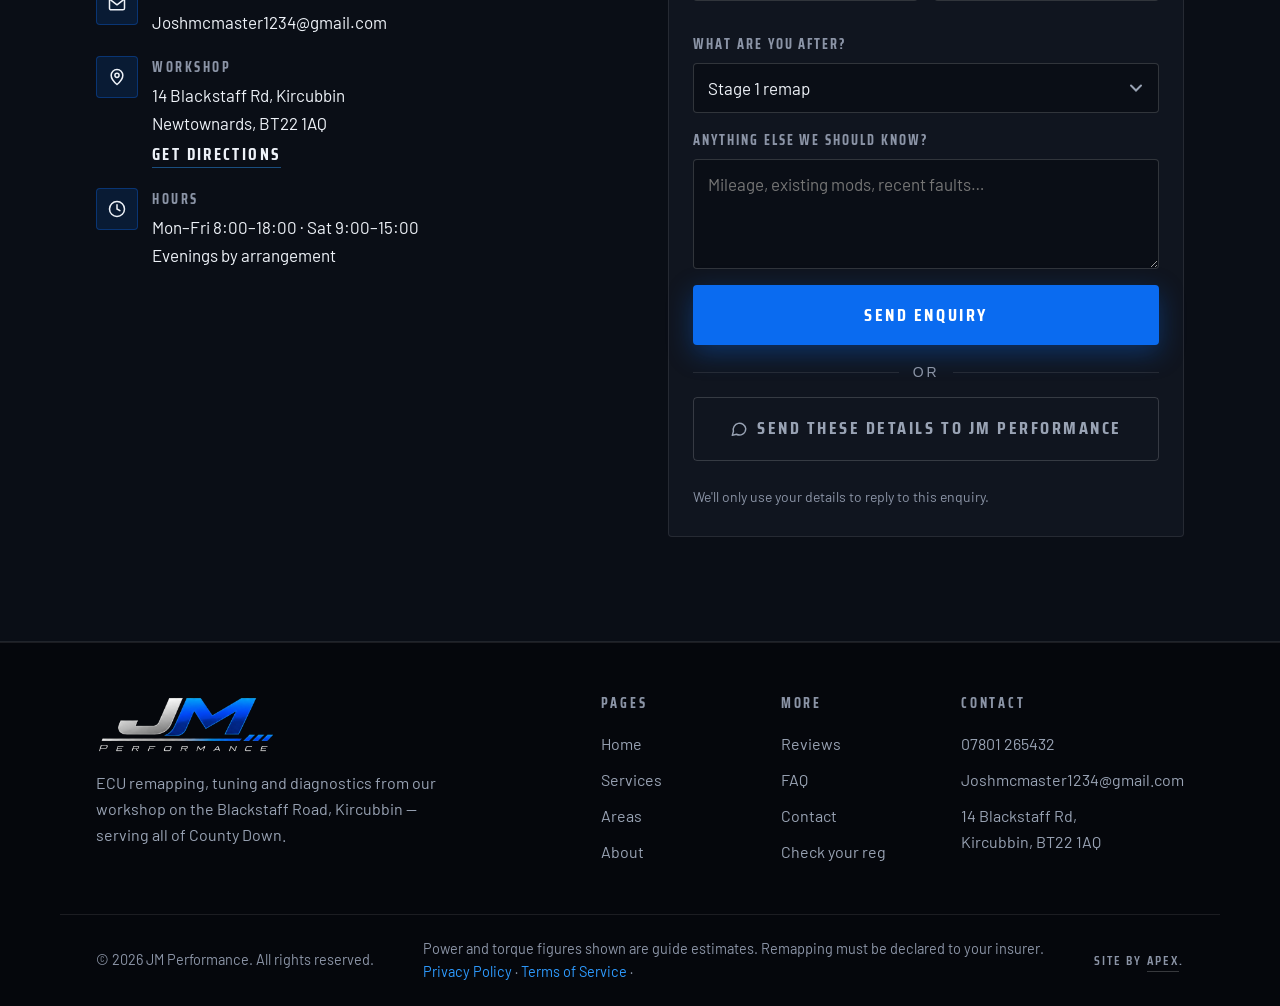
==== commit 3c3d36e7: "Add files via upload" ====
--- a/index.html
+++ b/index.html
@@ -5,8 +5,8 @@
 <meta name="viewport" content="width=device-width, initial-scale=1, viewport-fit=cover">
 <meta name="theme-color" content="#05070C">
 
-<title>JM Performance | ECU Remapping &amp; V.A.G Specialist — Kircubbin, County Down</title>
-<meta name="description" content="ECU remapping specialist and V.A.G tuning workshop in Kircubbin, County Down. VW, Audi, SEAT and Škoda a speciality, all makes welcome. Stage 1 &amp; 2 maps, economy tuning, DPF and AdBlue diagnostics. Check your reg for instant figures.">
+<title>JM Performance | ECU Remapping &amp; VASS Specialist — Kircubbin, County Down</title>
+<meta name="description" content="ECU remapping specialist and VASS tuning workshop in Kircubbin, County Down. VW, Audi, SEAT and Škoda a speciality, all makes welcome. Stage 1 &amp; 2 maps, economy tuning, DPF and AdBlue diagnostics. Check your reg for instant figures.">
 <link rel="canonical" href="https://jmperformance.co.uk/">
 <meta name="robots" content="index, follow, max-snippet:-1, max-image-preview:large">
 <meta name="geo.region" content="GB-NDN">
@@ -17,16 +17,16 @@
 <meta property="og:type" content="website">
 <meta property="og:site_name" content="JM Performance">
 <meta property="og:locale" content="en_GB">
-<meta property="og:title" content="JM Performance | ECU Remapping &amp; V.A.G Specialist — Kircubbin, County Down">
-<meta property="og:description" content="ECU remapping and V.A.G specialist in Kircubbin, County Down. Enter your reg for instant guide figures on power and torque.">
+<meta property="og:title" content="JM Performance | ECU Remapping &amp; VASS Specialist — Kircubbin, County Down">
+<meta property="og:description" content="ECU remapping and VASS specialist in Kircubbin, County Down. Enter your reg for instant guide figures on power and torque.">
 <meta property="og:url" content="https://jmperformance.co.uk/">
 <meta property="og:image" content="https://jmperformance.co.uk/assets/img/jm-share.jpg">
 <meta property="og:image:width" content="1200">
 <meta property="og:image:height" content="630">
-<meta property="og:image:alt" content="JM Performance — ECU remapping and V.A.G specialist, Kircubbin, County Down">
+<meta property="og:image:alt" content="JM Performance — ECU remapping and VASS specialist, Kircubbin, County Down">
 <meta name="twitter:card" content="summary_large_image">
-<meta name="twitter:title" content="JM Performance | ECU Remapping &amp; V.A.G Specialist — Kircubbin">
-<meta name="twitter:description" content="V.A.G specialist — VW, Audi, SEAT, Škoda. Enter your reg for instant power and torque figures.">
+<meta name="twitter:title" content="JM Performance | ECU Remapping &amp; VASS Specialist — Kircubbin">
+<meta name="twitter:description" content="VASS specialist — VW, Audi, SEAT, Škoda. Enter your reg for instant power and torque figures.">
 <meta name="twitter:image" content="https://jmperformance.co.uk/assets/img/jm-share.jpg">
 
 <link rel="icon" href="assets/img/favicon.svg" type="image/svg+xml">
@@ -39,7 +39,7 @@
 <link rel="preload" as="image" href="assets/img/jm-logo.png">
 <link rel="preload" as="style" href="https://fonts.googleapis.com/css2?family=Saira+Condensed:wght@500;600;700;800&family=Barlow:ital,wght@0,400;0,500;0,600;0,700;1,600&display=swap">
 <link href="https://fonts.googleapis.com/css2?family=Saira+Condensed:wght@500;600;700;800&family=Barlow:ital,wght@0,400;0,500;0,600;0,700;1,600&display=swap" rel="stylesheet">
-<link rel="stylesheet" href="assets/css/styles.css">
+<link rel="stylesheet" href="assets/css/styles.css?v=3">
 </head>
 <body>
 
@@ -101,7 +101,7 @@
   <div class="wrap hero-inner">
     <p class="spec-line">
       <span class="spec-tag">ECU Remapping Specialist</span>
-      <span class="spec-tag is-v.a.g">V.A.G Specialist — VW · Audi · SEAT · Škoda</span>
+      <span class="spec-tag is-vass">VASS Specialist — VW · Audi · SEAT · Škoda</span>
     </p>
 
     <h1 class="hero-h1">
@@ -109,7 +109,7 @@
       <span class="chrome">on the Ards Peninsula</span>
     </h1>
 
-    <p class="hero-sub">Custom Stage&nbsp;1 and Stage&nbsp;2 maps, economy tuning and full diagnostics from our workshop on the Blackstaff Road, Kircubbin. Deep experience across the Volkswagen platforms — and every other make welcome. Drive in, wait, drive out.</p>
+    <p class="hero-sub">Custom Stage&nbsp;1 and Stage&nbsp;2 maps, economy tuning and full diagnostics from our workshop on the Blackstaff Road, Kircubbin. Deep experience across the VASS platforms — and every other make welcome. Drive in, wait, drive out.</p>
 
     <!-- ── Reg checker ── -->
     <div class="checker" id="checker">
@@ -200,7 +200,7 @@
 <section class="stats" aria-label="JM Performance at a glance">
   <div class="hero-streaks stats-streaks" aria-hidden="true"></div>
   <div class="wrap stats-grid">
-    <div class="stat"><span class="stat-num is-word">VA..G</span><span class="stat-rule"></span><span class="stat-label">VW · Audi · SEAT · Škoda</span></div>
+    <div class="stat"><span class="stat-num is-word">VASS</span><span class="stat-rule"></span><span class="stat-label">VW · Audi · SEAT · Škoda</span></div>
     <div class="stat"><span class="stat-num is-word">Custom</span><span class="stat-rule"></span><span class="stat-label">Files written per vehicle</span></div>
     <div class="stat"><span class="stat-num is-word">Stock</span><span class="stat-rule"></span><span class="stat-label">Original file kept forever</span></div>
     <div class="stat"><span class="stat-num is-word">30-day</span><span class="stat-rule"></span><span class="stat-label">Money-back guarantee</span></div>
@@ -211,7 +211,7 @@
 <section class="answer-block" aria-label="Quick answer">
   <div class="wrap">
     <p class="eyebrow">In short</p>
-    <p class="answer-text">JM Performance is an ECU remapping specialist and V.A.G tuning workshop at 14 Blackstaff Road, Kircubbin, Newtownards BT22&nbsp;1AQ, on the Ards Peninsula. We specialise in the Volkswagen Audi Group platforms — Volkswagen, Audi, SEAT and Škoda — and work on every other make of car, van and light commercial too. Services include custom Stage&nbsp;1 and Stage&nbsp;2 maps, economy maps, DSG and TCU gearbox tuning, DPF and AdBlue diagnostics. All work is carried out at the workshop, most jobs take 60–120&nbsp;minutes while you wait, and every original file is archived so your vehicle can be returned to stock free of charge.</p>
+    <p class="answer-text">JM Performance is an ECU remapping specialist and VASS tuning workshop at 14 Blackstaff Road, Kircubbin, Newtownards BT22&nbsp;1AQ, on the Ards Peninsula. We specialise in the Volkswagen Audi Group platforms — Volkswagen, Audi, SEAT and Škoda — and work on every other make of car, van and light commercial too. Services include custom Stage&nbsp;1 and Stage&nbsp;2 maps, economy maps, DSG and TCU gearbox tuning, DPF and AdBlue diagnostics. All work is carried out at the workshop, most jobs take 60–120&nbsp;minutes while you wait, and every original file is archived so your vehicle can be returned to stock free of charge.</p>
   </div>
 </section>
 
@@ -269,26 +269,26 @@
   </div>
 </section>
 
-<!-- ═══════════ V.A.G SPECIALIST ═══════════ -->
-<section class="section v.a.g-section" id="v.a.g">
+<!-- ═══════════ VASS SPECIALIST ═══════════ -->
+<section class="section vass-section" id="vass">
   <div class="hero-streaks" aria-hidden="true"></div>
-  <div class="wrap v.a.g-wrap">
-    <div class="v.a.g-copy">
+  <div class="wrap vass-wrap">
+    <div class="vass-copy">
       <p class="eyebrow">Our speciality</p>
-      <h2 class="section-h2">V.A.G specialist</h2>
-      <p class="section-lede">Volkswagen, Audi, SEAT and Škoda share engines, gearboxes and ECUs across the whole group. Knowing those platforms properly is the difference between a map that works and a map that just makes numbers.</p>
-
-      <ul class="v.a.g-brands">
+      <h2 class="section-h2">VASS specialist</h2>
+      <p class="section-lede"><strong>V</strong>olkswagen, <strong>A</strong>udi, <strong>S</strong>EAT and <strong>S</strong>koda — they share engines, gearboxes and ECUs across the whole group. Knowing those platforms properly is the difference between a map that works and a map that just makes numbers.</p>
+
+      <ul class="vass-brands">
         <li>Volkswagen</li><li>Audi</li><li>SEAT</li><li>Škoda</li><li>Cupra</li>
       </ul>
 
       <p>We work daily on EA189 and EA288 diesels, EA211 and EA888 petrols, and DQ250, DQ381 and DL382 gearboxes — the engines and boxes fitted to almost every Golf, A3, Leon, Octavia, Passat, Tiguan, Transporter and Superb on the road here.</p>
-      <p>Every other make is welcome and gets exactly the same process. The V.A.G experience just means that on those cars we already know where the limits are before we start.</p>
-    </div>
-
-    <aside class="v.a.g-panel">
-      <h3>Common V.A.G jobs</h3>
-      <ul class="v.a.g-list">
+      <p>Every other make is welcome and gets exactly the same process. The VASS experience just means that on those cars we already know where the limits are before we start.</p>
+    </div>
+
+    <aside class="vass-panel">
+      <h3>Common VASS jobs</h3>
+      <ul class="vass-list">
         <li><strong>Golf GTD / GTI</strong><span>Stage 1 and 2 with logging</span></li>
         <li><strong>Audi A3 &amp; A4 TDI</strong><span>Economy and power maps</span></li>
         <li><strong>DSG / S-tronic</strong><span>Shift speed and torque limiters</span></li>
@@ -312,14 +312,14 @@
       <video
         id="introVideo"
         class="film-video"
-        poster="assets/video/jm-intro-poster.jpg"
-        preload="none"
+        poster="assets/video/jm-intro-poster.jpg?v=3"
+        preload="metadata"
         muted
         loop
         playsinline
         aria-label="JM Performance brand film: a road, a rising power curve, a car, a turbocharger and the JM Performance logo">
-        <source src="assets/video/jm-intro.webm" type="video/webm">
-        <source src="assets/video/jm-intro.mp4" type="video/mp4">
+        <source src="assets/video/jm-intro.webm?v=3" type="video/webm">
+        <source src="assets/video/jm-intro.mp4?v=3" type="video/mp4">
         <p>Your browser can't play this video. <a href="assets/video/jm-intro.mp4">Download it instead</a>.</p>
       </video>
 
@@ -480,7 +480,7 @@
 
       <details class="faq">
         <summary><h3>Do I need to tell my insurer about a remap?</h3></summary>
-        <div class="faq-a"><p>Yes. A remap is a modification and must be declared to your insurer. Failing to declare it can invalidate your policy and leave a claim unpaid. In practice many insurers charge little or nothing for a Stage 1 map on a standard vehicle, but the declaration has to be made. We'll give you written details of the work for your insurer.</p></div>
+        <div class="faq-a"><p>Yes. JM Performance is a VASS specialist: Volkswagen, Audi, SEAT and Skoda, plus Cupra. A remap is a modification and must be declared to your insurer. Failing to declare it can invalidate your policy and leave a claim unpaid. In practice many insurers charge little or nothing for a Stage 1 map on a standard vehicle, but the declaration has to be made. We'll give you written details of the work for your insurer.</p></div>
       </details>
 
       <details class="faq">
@@ -495,7 +495,7 @@
 
       <details class="faq">
         <summary><h3>Do you specialise in particular makes?</h3></summary>
-        <div class="faq-a"><p>Yes. JM Performance is a V.A.G specialist, meaning Volkswagen, Audi, SEAT, Škoda and Cupra. Those four brands share engines, gearboxes and ECU hardware across the group, so we work daily on EA189 and EA288 diesels, EA211 and EA888 petrols and DQ250, DQ381 and DL382 gearboxes. Every other make is welcome and follows exactly the same process.</p></div>
+        <div class="faq-a"><p>Yes. JM Performance is a VASS specialist — Volkswagen, Audi, SEAT and Škoda, plus Cupra. Those four brands share engines, gearboxes and ECU hardware across the group, so we work daily on EA189 and EA288 diesels, EA211 and EA888 petrols and DQ250, DQ381 and DL382 gearboxes. Every other make is welcome and follows exactly the same process.</p></div>
       </details>
 
       <details class="faq">
@@ -640,7 +640,7 @@
     <p>&copy; <span id="year">2026</span> JM Performance. All rights reserved.</p>
     <p class="footer-legal">Power and torque figures shown are guide estimates. Remapping must be declared to your insurer.<br>
       <a href="privacy.html">Privacy Policy</a> · <a href="terms.html">Terms of Service</a> · <button type="button" class="linkish" data-cookie-reopen>Cookie settings</button></p>
-    <p class="footer-credit">Site by Apex.</p>
+    <p class="footer-credit">Site by <a href="https://www.apexdesignni.co.uk" target="_blank" rel="noopener">Apex</a>.</p>
   </div>
 </footer>
 
@@ -664,7 +664,7 @@
       "@type": ["AutoRepair", "LocalBusiness"],
       "@id": "https://jmperformance.co.uk/#business",
       "name": "JM Performance",
-      "description": "ECU remapping specialist and V.A.G tuning workshop at 14 Blackstaff Road, Kircubbin, on the Ards Peninsula in County Down, Northern Ireland. Volkswagen, Audi, SEAT and Skoda a speciality, all makes welcome. All work carried out at the workshop.",
+      "description": "ECU remapping specialist and VASS tuning workshop at 14 Blackstaff Road, Kircubbin, on the Ards Peninsula in County Down, Northern Ireland. Volkswagen, Audi, SEAT and Skoda a speciality, all makes welcome. All work carried out at the workshop.",
       "url": "https://jmperformance.co.uk/",
       "logo": "https://jmperformance.co.uk/assets/img/jm-logo.png",
       "image": "https://jmperformance.co.uk/assets/img/jm-logo.png",
@@ -725,12 +725,12 @@
         "Volkswagen Audi Group tuning","Stage 1 remapping","Stage 2 remapping",
         "DSG gearbox tuning","DPF diagnostics","AdBlue SCR diagnostics","Economy remapping"
       ],
-      "slogan": "ECU remapping specialist and V.A.G tuning — VW, Audi, SEAT and Skoda",
+      "slogan": "ECU remapping specialist and VASS tuning — VW, Audi, SEAT and Skoda",
       "hasOfferCatalog": {
         "@type": "OfferCatalog",
         "name": "Tuning and diagnostic services",
         "itemListElement": [
-          {"@type":"Offer","itemOffered":{"@type":"Service","name":"V.A.G specialist remapping","description":"Specialist ECU remapping for Volkswagen, Audi, SEAT, Skoda and Cupra, covering EA189, EA288, EA211 and EA888 engines and DQ250, DQ381 and DL382 gearboxes."}},
+          {"@type":"Offer","itemOffered":{"@type":"Service","name":"VASS specialist remapping","description":"Specialist ECU remapping for Volkswagen, Audi, SEAT, Skoda and Cupra, covering EA189, EA288, EA211 and EA888 engines and DQ250, DQ381 and DL382 gearboxes."}},
           {"@type":"Offer","itemOffered":{"@type":"Service","name":"Stage 1 ECU remap","description":"Custom ECU calibration for standard vehicles, typically 20-35% more power on turbocharged engines."}},
           {"@type":"Offer","itemOffered":{"@type":"Service","name":"Stage 2 ECU remap","description":"Calibration for vehicles with supporting hardware such as upgraded intercooler, intake or exhaust."}},
           {"@type":"Offer","itemOffered":{"@type":"Service","name":"Economy remap","description":"Torque delivered lower in the rev range for typically 8-15% better fuel economy."}},
@@ -785,7 +785,7 @@
         {"@type":"Question","name":"Do I need to tell my insurer about a remap?","acceptedAnswer":{"@type":"Answer","text":"Yes. A remap is a modification and must be declared to your insurer. Failing to declare it can invalidate your policy and leave a claim unpaid. In practice many insurers charge little or nothing for a Stage 1 map on a standard vehicle, but the declaration has to be made."}},
         {"@type":"Question","name":"How long does a remap take?","acceptedAnswer":{"@type":"Answer","text":"Most Stage 1 and economy remaps take 60 to 90 minutes from arrival to road test. Stage 2 calibrations, gearbox tuning and anything requiring the ECU to be removed for bench work take two to three hours."}},
         {"@type":"Question","name":"Will a remap improve my fuel economy?","acceptedAnswer":{"@type":"Answer","text":"It can, but only if your driving style stays the same. An economy map delivers torque lower in the rev range so you can change up earlier and hold a taller gear, which typically returns 8 to 15 percent better mpg on diesels doing steady motorway or commuting miles."}},
-        {"@type":"Question","name":"Does JM Performance specialise in particular makes?","acceptedAnswer":{"@type":"Answer","text":"Yes. JM Performance is a V.A.G specialist, meaning Volkswagen, Audi, SEAT, Skoda and Cupra. Those brands share engines, gearboxes and ECU hardware across the group, so the workshop works daily on EA189 and EA288 diesels, EA211 and EA888 petrols and DQ250, DQ381 and DL382 gearboxes. Every other make is welcome and follows the same process."}},
+        {"@type":"Question","name":"Does JM Performance specialise in particular makes?","acceptedAnswer":{"@type":"Answer","text":"Yes. JM Performance is a VASS specialist, meaning Volkswagen, Audi, SEAT, Skoda and Cupra. Those brands share engines, gearboxes and ECU hardware across the group, so the workshop works daily on EA189 and EA288 diesels, EA211 and EA888 petrols and DQ250, DQ381 and DL382 gearboxes. Every other make is welcome and follows the same process."}},
         {"@type":"Question","name":"Where is the JM Performance workshop?","acceptedAnswer":{"@type":"Answer","text":"JM Performance is at 14 Blackstaff Road, Kircubbin, Newtownards BT22 1AQ, on the Ards Peninsula between Greyabbey and Portavogie. All work is carried out at the workshop, not as a mobile service. Most jobs are completed while you wait and there is off-road parking on site."}},
         {"@type":"Question","name":"Can my car be returned to standard after a remap?","acceptedAnswer":{"@type":"Answer","text":"Yes. Your original ECU file is read and archived before any changes are made, and we keep it indefinitely. If you are selling the vehicle, going in for warranty work, or simply do not get on with the map, we will write the original file back free of charge."}},
         {"@type":"Question","name":"Does a remap affect my MOT?","acceptedAnswer":{"@type":"Answer","text":"A properly written remap does not cause an MOT failure. Emissions must still fall within the limits for your vehicle, and a good map is calibrated to do exactly that. What does cause a failure is removing or disabling emissions equipment such as a DPF, EGR or SCR system, which we do not do on road-registered vehicles."}},
@@ -797,9 +797,9 @@
 }
 </script>
 
-<script src="assets/js/consent.js" defer></script>
-<script src="assets/js/vehicle-data.js" defer></script>
-<script src="assets/js/app.js" defer></script>
+<script src="assets/js/consent.js?v=3" defer></script>
+<script src="assets/js/vehicle-data.js?v=3" defer></script>
+<script src="assets/js/app.js?v=3" defer></script>
 <!-- Cookie consent — nothing is set until a choice is made -->
 <div class="cookie" id="cookieBar" role="dialog" aria-modal="false" aria-labelledby="cookieTitle" hidden>
   <div class="cookie-inner">
--- a/assets/css/styles.css
+++ b/assets/css/styles.css
@@ -175,7 +175,7 @@
   padding:7px 14px;border-radius:3px;
   color:var(--muted);border:1px solid var(--line-2);background:rgba(255,255,255,.03);
 }
-.spec-tag.is-vag{
+.spec-tag.is-vass{
   color:#fff;border-color:rgba(46,155,255,.55);
   background:linear-gradient(100deg,rgba(10,107,240,.28),rgba(0,49,168,.18));
 }
@@ -397,7 +397,7 @@
 }
 .area-list li::before{content:"";position:absolute;left:0;top:14px;width:6px;height:2px;background:var(--blue-hot)}
 .areas-outside{margin-top:32px;color:var(--muted);font-size:17px}
-.areas-outside a,.section-lede a,.answer-text a,.card p a,.about-copy a,.vag-copy a{
+.areas-outside a,.section-lede a,.answer-text a,.card p a,.about-copy a,.vass-copy a{
   text-decoration:underline;text-underline-offset:3px;
 }
 
@@ -426,27 +426,27 @@
 .process strong{display:block;font-family:var(--f-display);font-size:19px;text-transform:uppercase;letter-spacing:.05em;color:#fff;margin-bottom:3px}
 .process p{margin:0;color:var(--muted);font-size:16px;line-height:1.55}
 
-/* VAG section */
-.vag-section{position:relative;overflow:hidden;background:var(--ink-2);border-block:1px solid var(--line)}
-.vag-wrap{position:relative;z-index:2;display:grid;grid-template-columns:1fr;gap:34px}
-.vag-copy p{color:var(--muted);margin:0 0 16px}
-.vag-brands{
+/* VASS section */
+.vass-section{position:relative;overflow:hidden;background:var(--ink-2);border-block:1px solid var(--line)}
+.vass-wrap{position:relative;z-index:2;display:grid;grid-template-columns:1fr;gap:34px}
+.vass-copy p{color:var(--muted);margin:0 0 16px}
+.vass-brands{
   display:flex;flex-wrap:wrap;gap:8px;list-style:none;padding:0;margin:0 0 26px;
 }
-.vag-brands li{
+.vass-brands li{
   font-family:var(--f-display);font-weight:700;font-size:15px;
   letter-spacing:.12em;text-transform:uppercase;color:#fff;
   padding:8px 15px;border-radius:3px;
   background:linear-gradient(140deg,rgba(46,155,255,.2),rgba(0,49,168,.16));
   border:1px solid rgba(46,155,255,.42);
 }
-.vag-panel{background:var(--ink-3);border:1px solid var(--line);border-radius:var(--r);padding:26px 24px}
-.vag-panel h3{font-size:21px;text-transform:uppercase;color:#fff;margin-bottom:18px}
-.vag-list{list-style:none;padding:0;margin:0 0 22px;display:grid;gap:14px}
-.vag-list li{padding-left:16px;position:relative}
-.vag-list li::before{content:"";position:absolute;left:0;top:9px;width:7px;height:2px;background:var(--blue-hot)}
-.vag-list strong{display:block;font-family:var(--f-display);font-size:18px;text-transform:uppercase;letter-spacing:.05em;color:#fff}
-.vag-list span{font-size:15.5px;color:var(--muted)}
+.vass-panel{background:var(--ink-3);border:1px solid var(--line);border-radius:var(--r);padding:26px 24px}
+.vass-panel h3{font-size:21px;text-transform:uppercase;color:#fff;margin-bottom:18px}
+.vass-list{list-style:none;padding:0;margin:0 0 22px;display:grid;gap:14px}
+.vass-list li{padding-left:16px;position:relative}
+.vass-list li::before{content:"";position:absolute;left:0;top:9px;width:7px;height:2px;background:var(--blue-hot)}
+.vass-list strong{display:block;font-family:var(--f-display);font-size:18px;text-transform:uppercase;letter-spacing:.05em;color:#fff}
+.vass-list span{font-size:15.5px;color:var(--muted)}
 
 /* Reviews */
 .reviews-empty{
@@ -639,7 +639,7 @@
   .cards{grid-template-columns:repeat(2,1fr)}
   .reviews-grid{grid-template-columns:repeat(2,1fr)}
   .reviews-cta{grid-template-columns:auto auto;justify-content:start}
-  .vag-wrap{grid-template-columns:1fr}
+  .vass-wrap{grid-template-columns:1fr}
   .mobile-bar-btn{font-size:18px;min-height:62px}
   .site-footer{padding-bottom:86px}
 }
@@ -669,7 +669,7 @@
   .cards{grid-template-columns:repeat(3,1fr)}
   .areas-grid{grid-template-columns:repeat(3,1fr);gap:36px}
   .about-wrap{grid-template-columns:1.15fr .85fr;gap:56px;align-items:start}
-  .vag-wrap{grid-template-columns:1.1fr .9fr;gap:56px;align-items:start}
+  .vass-wrap{grid-template-columns:1.1fr .9fr;gap:56px;align-items:start}
   .reviews-grid{grid-template-columns:repeat(3,1fr)}
   .contact-wrap{grid-template-columns:1fr 1fr;gap:56px;align-items:start}
   .footer-inner{grid-template-columns:1fr 1.3fr;gap:56px}
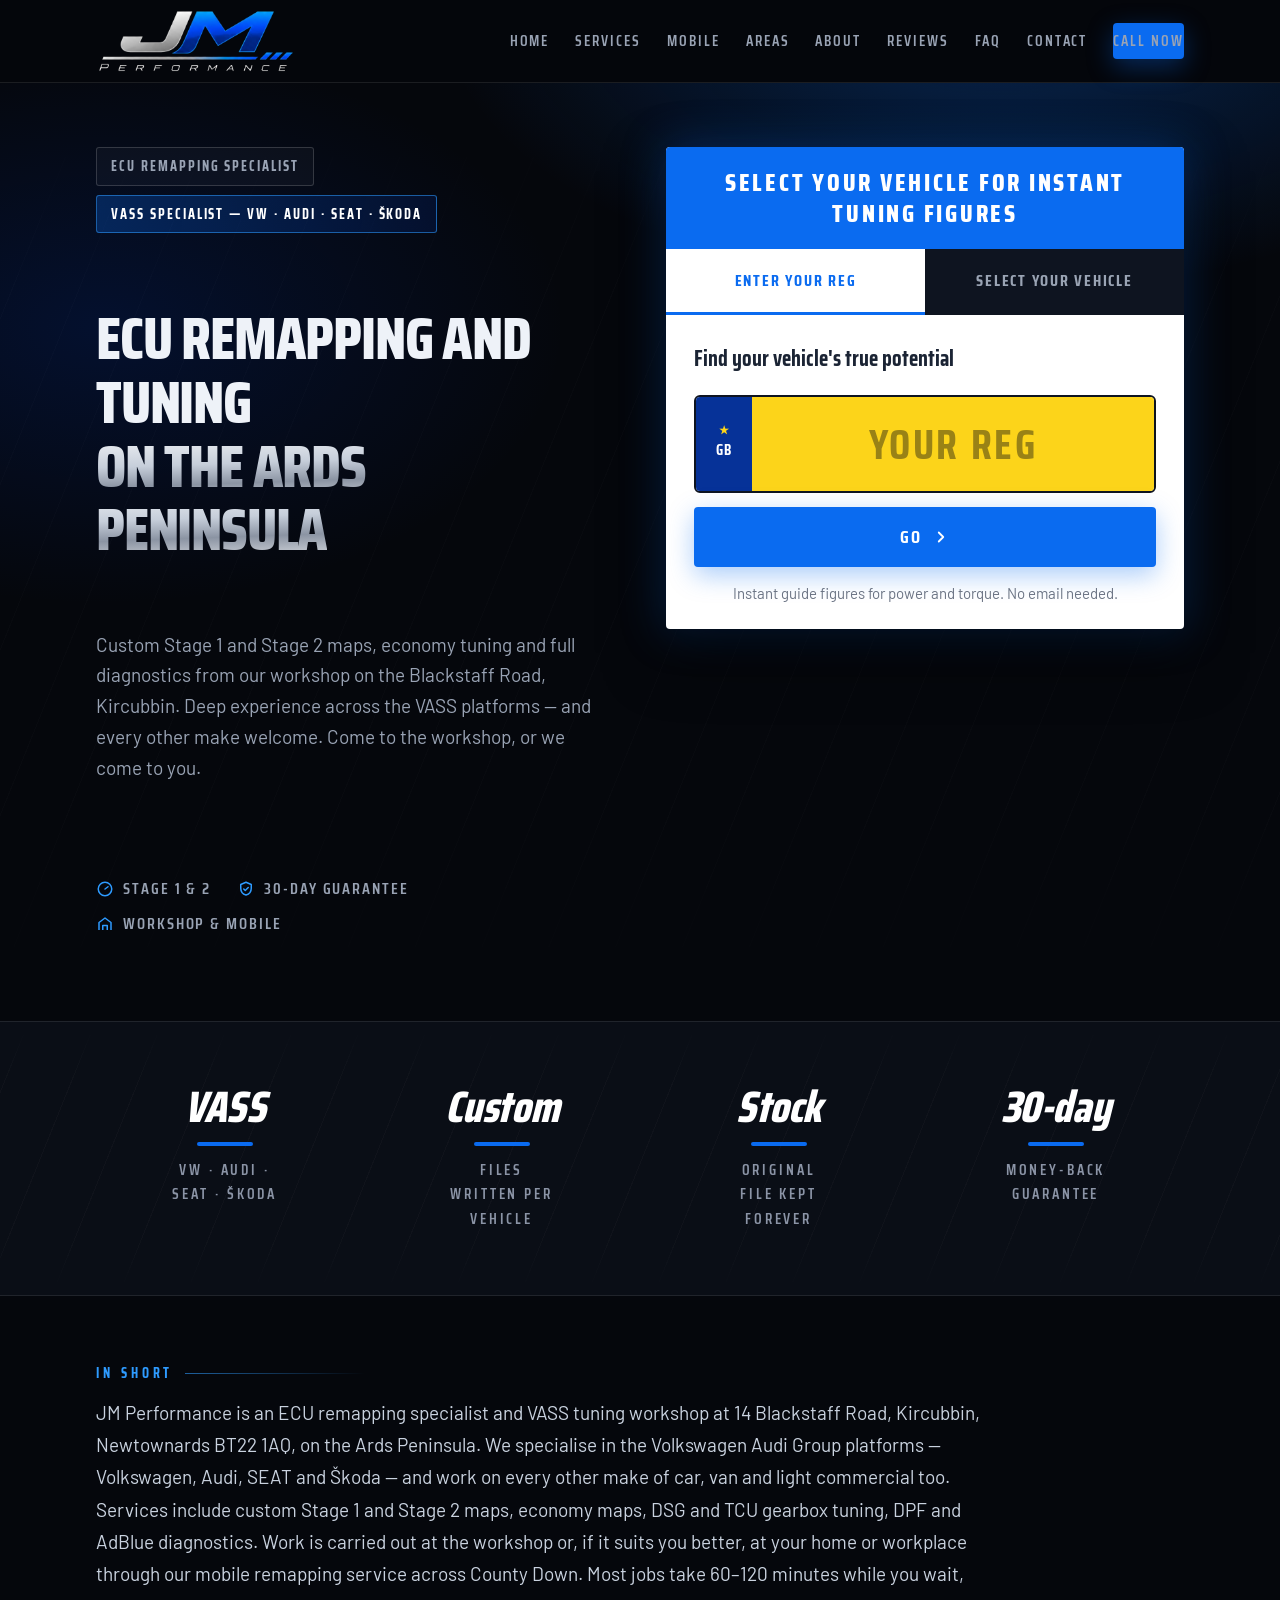
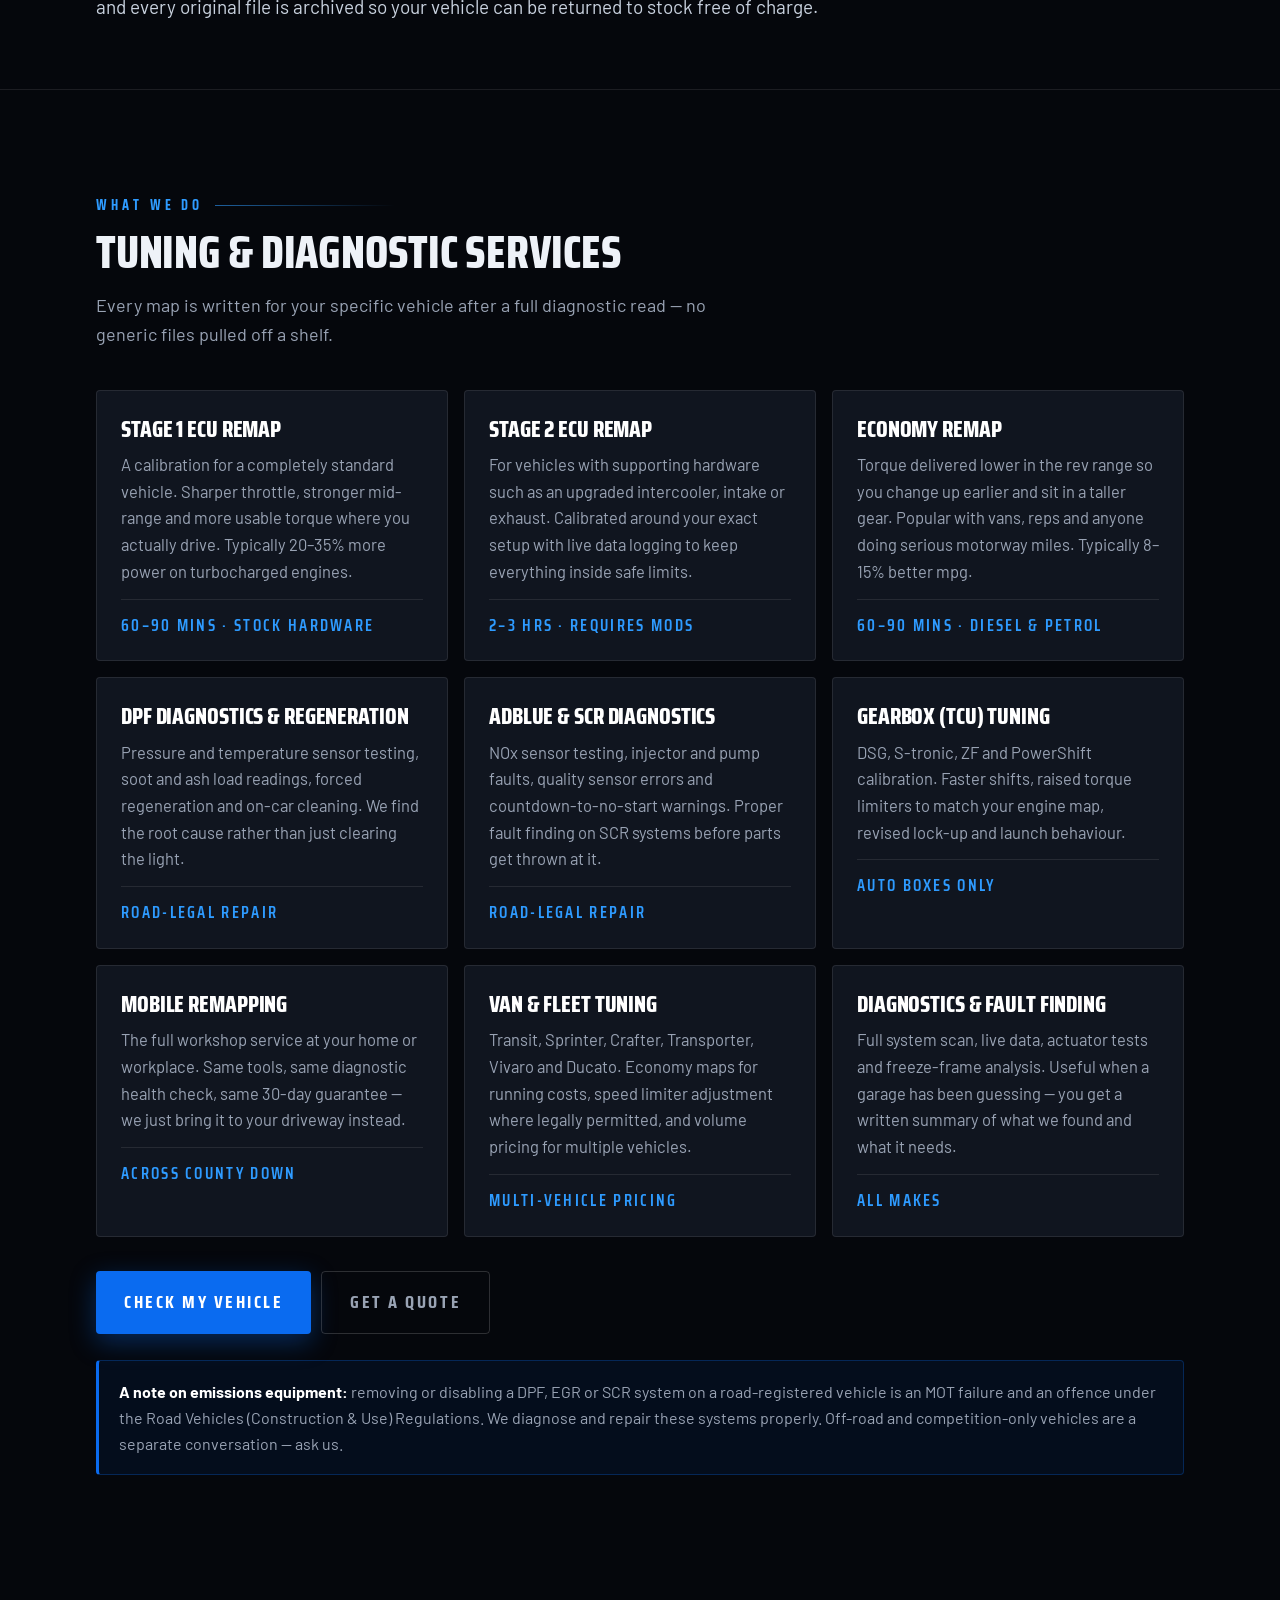
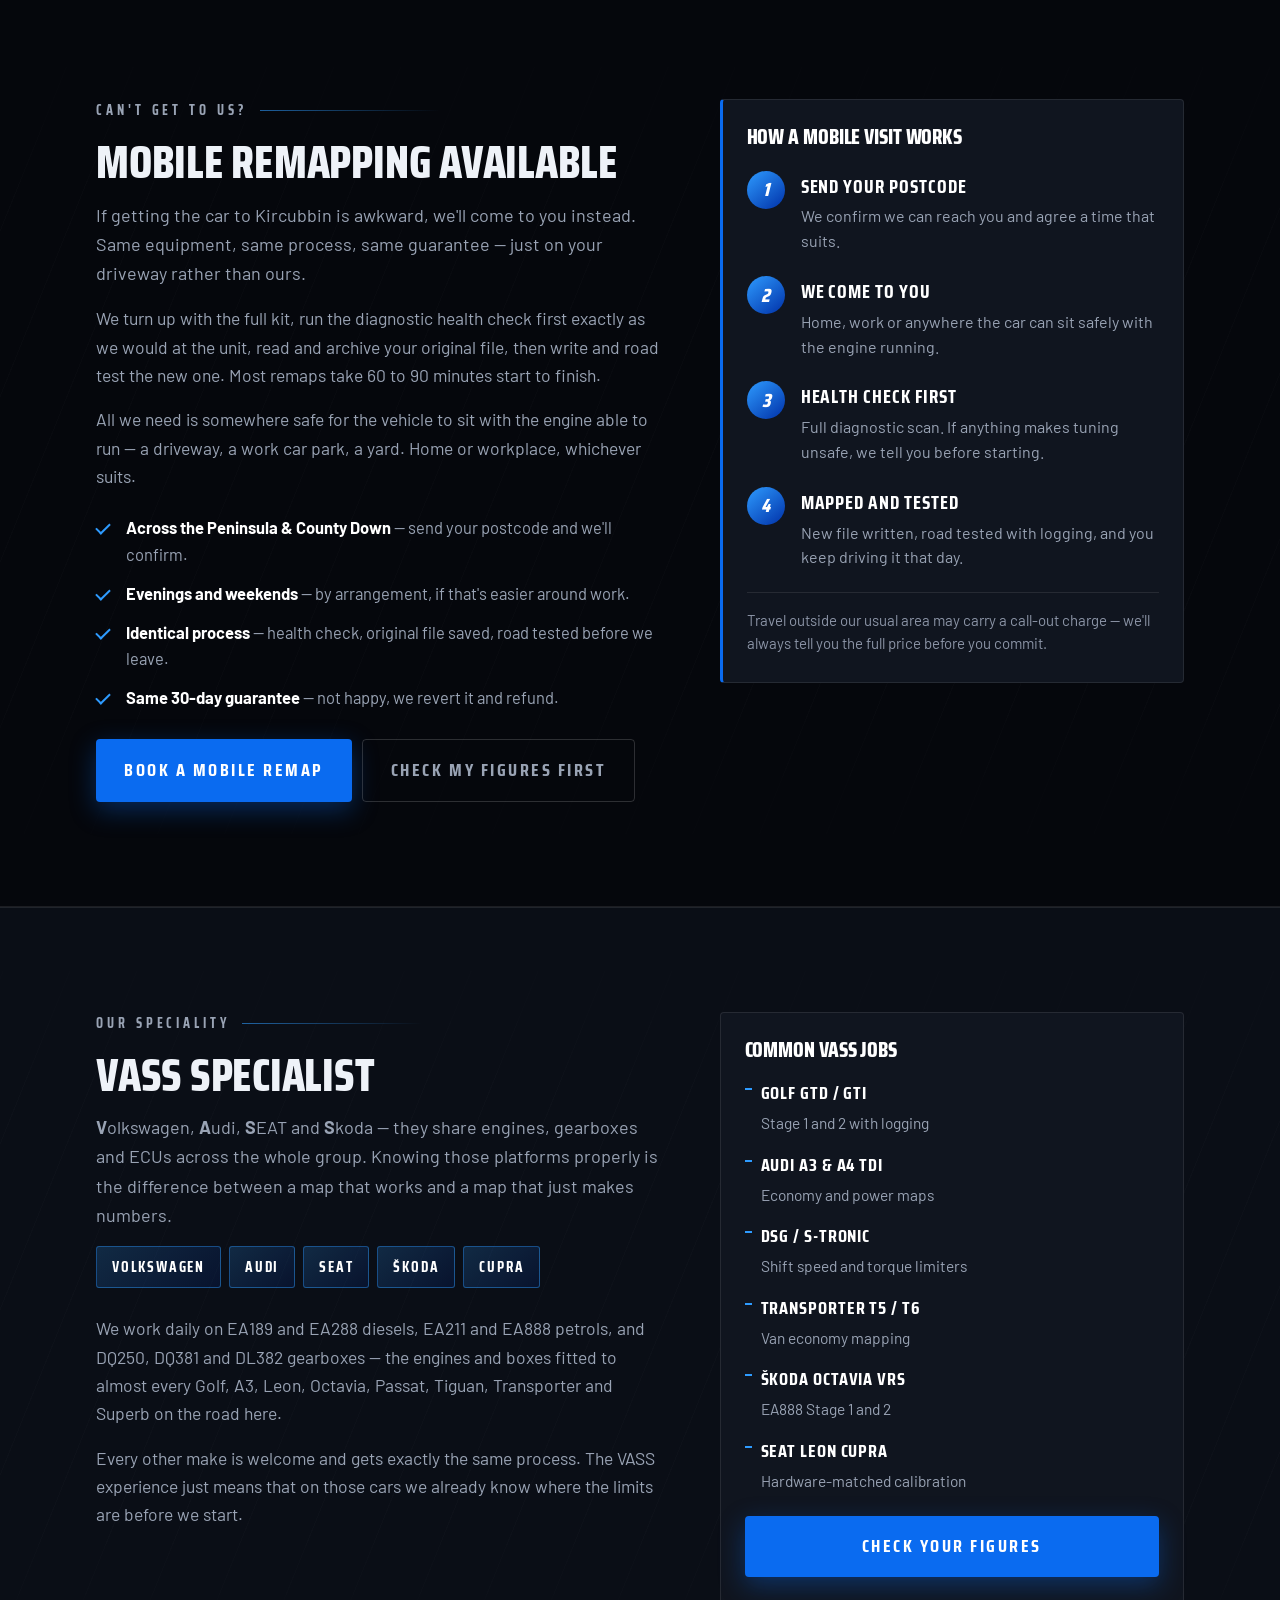
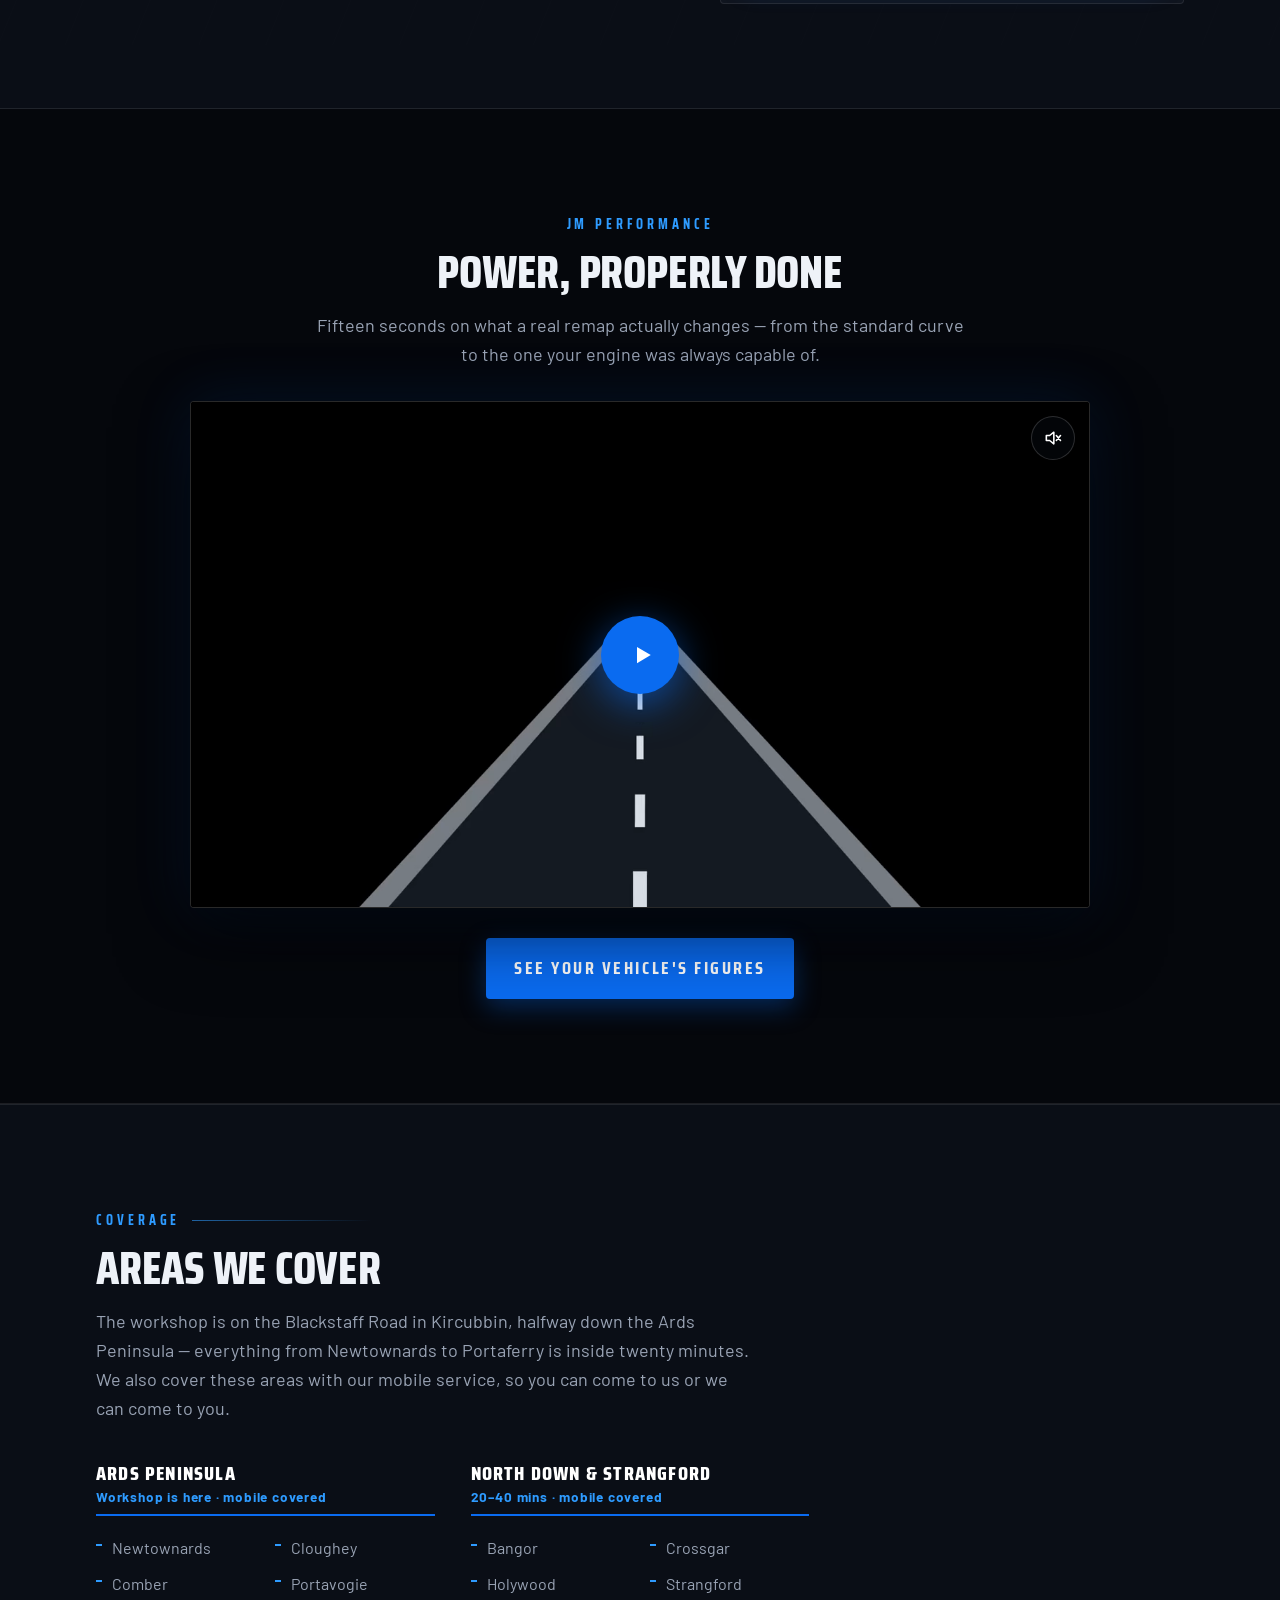
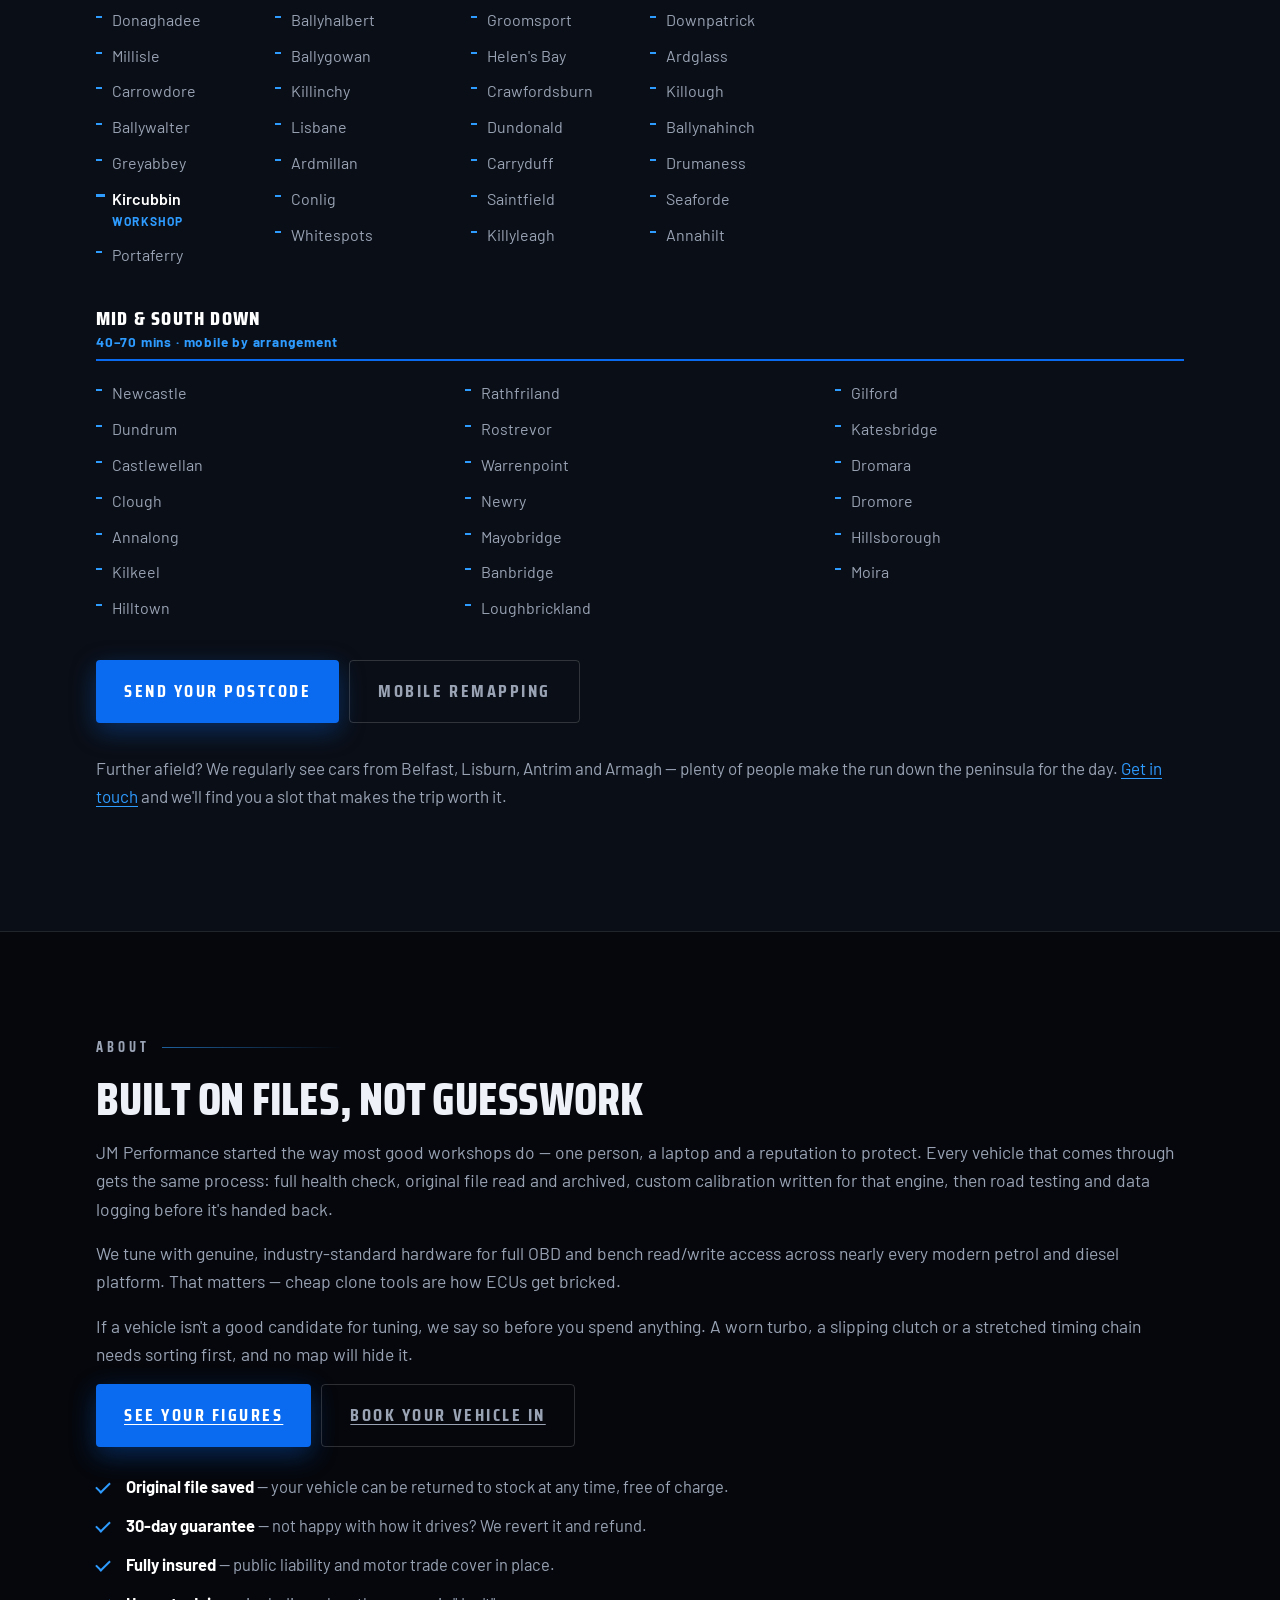
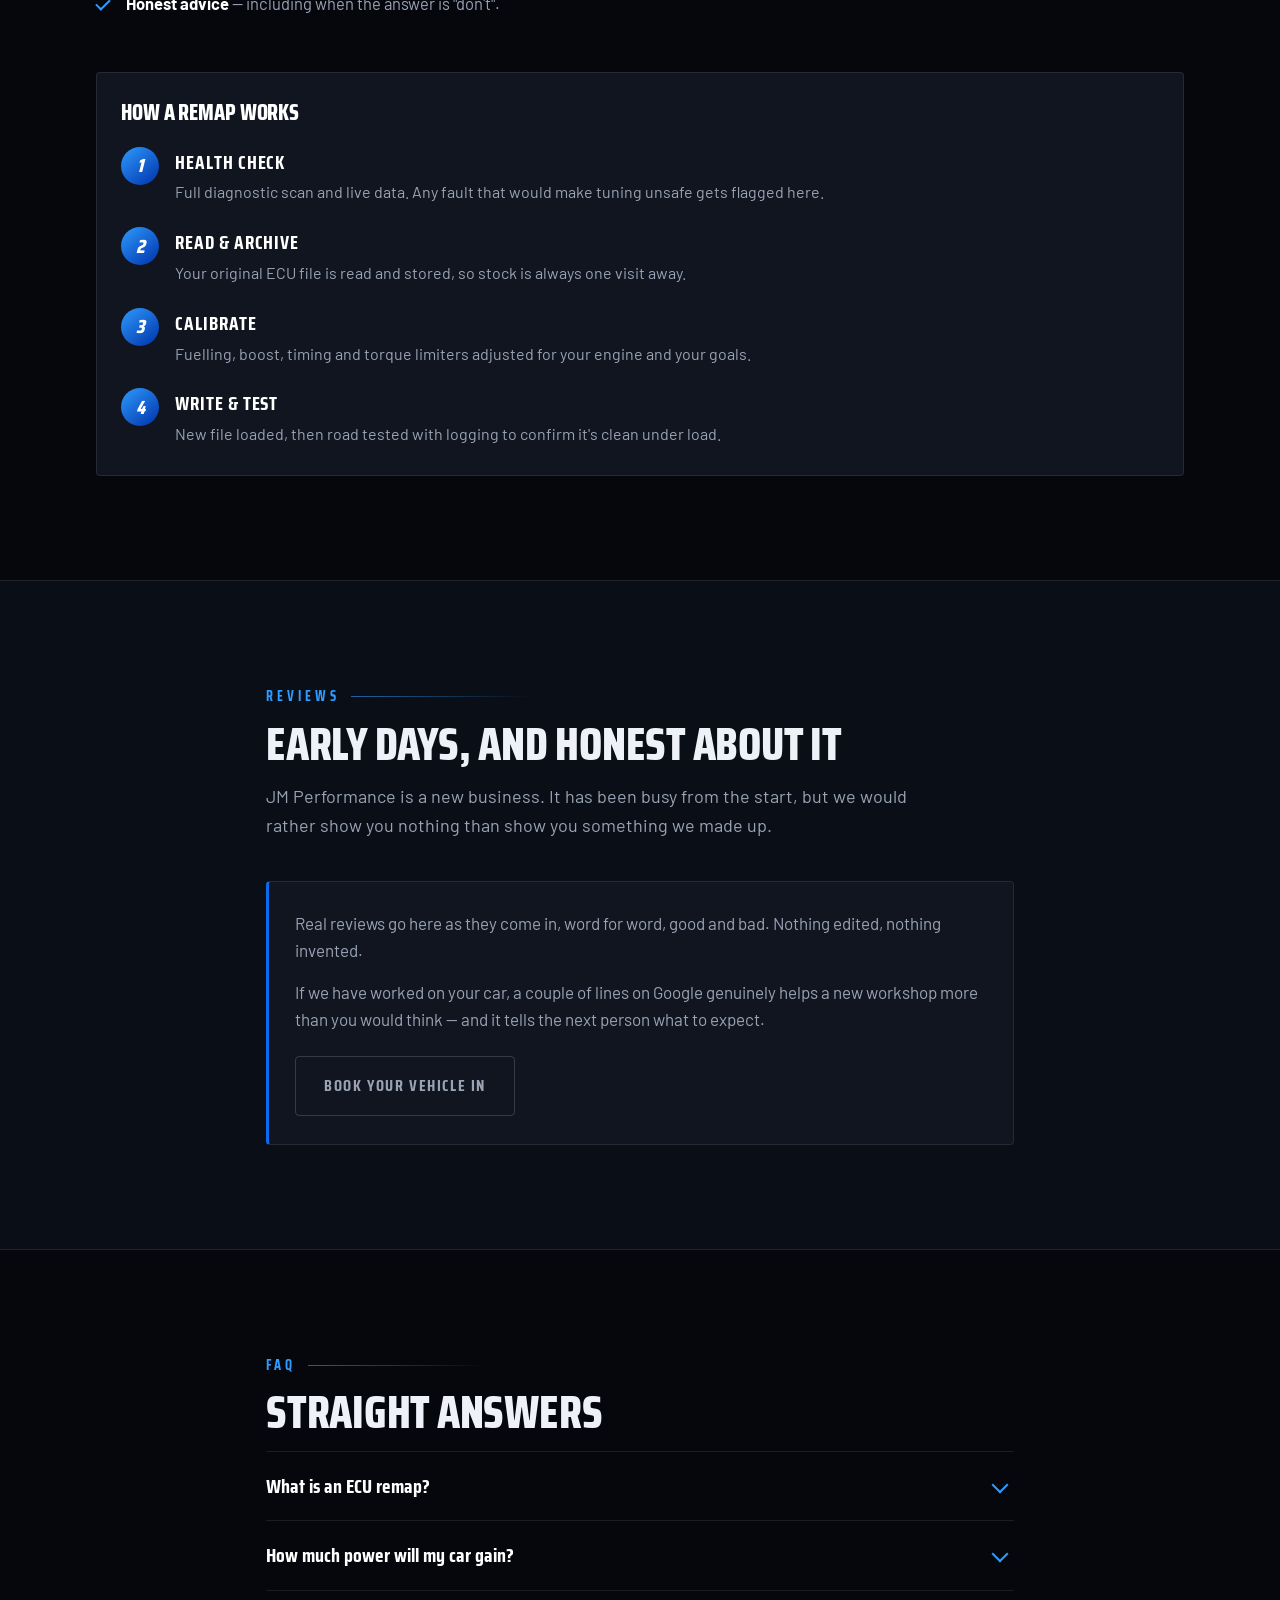
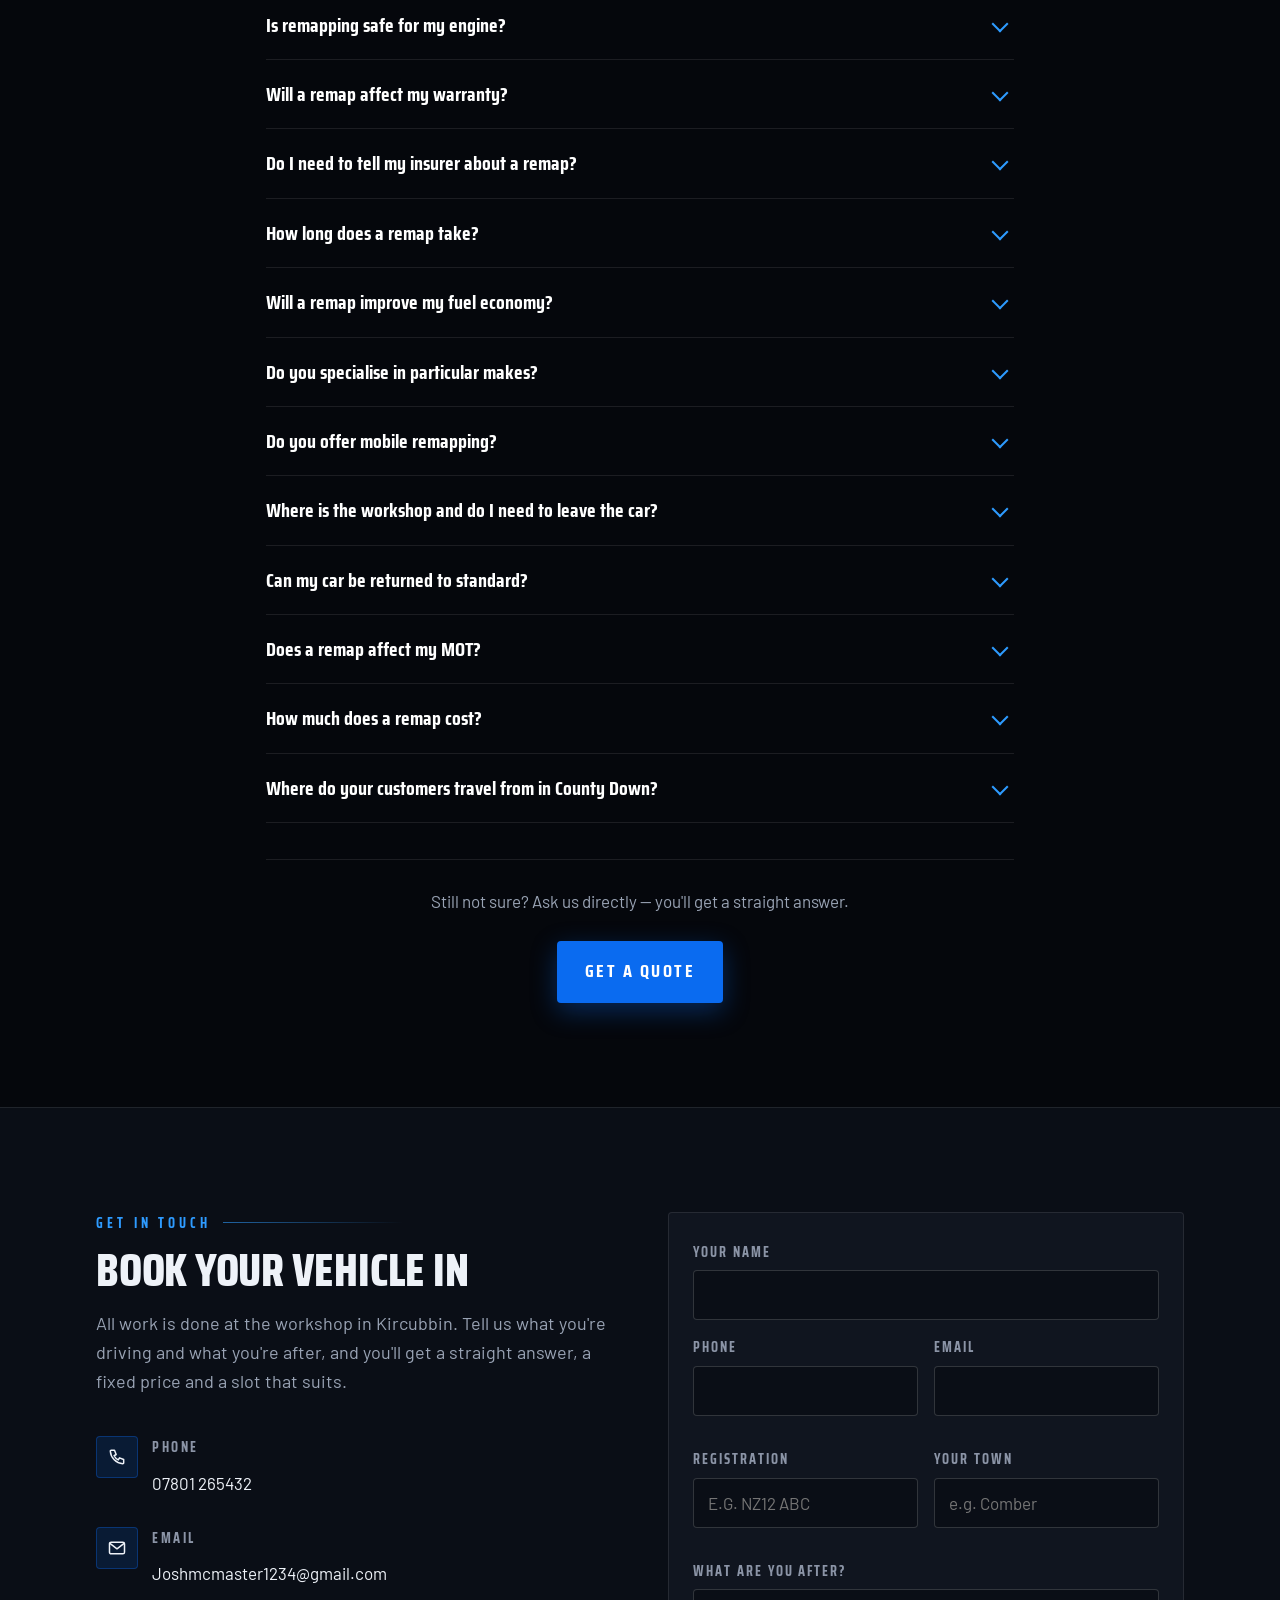
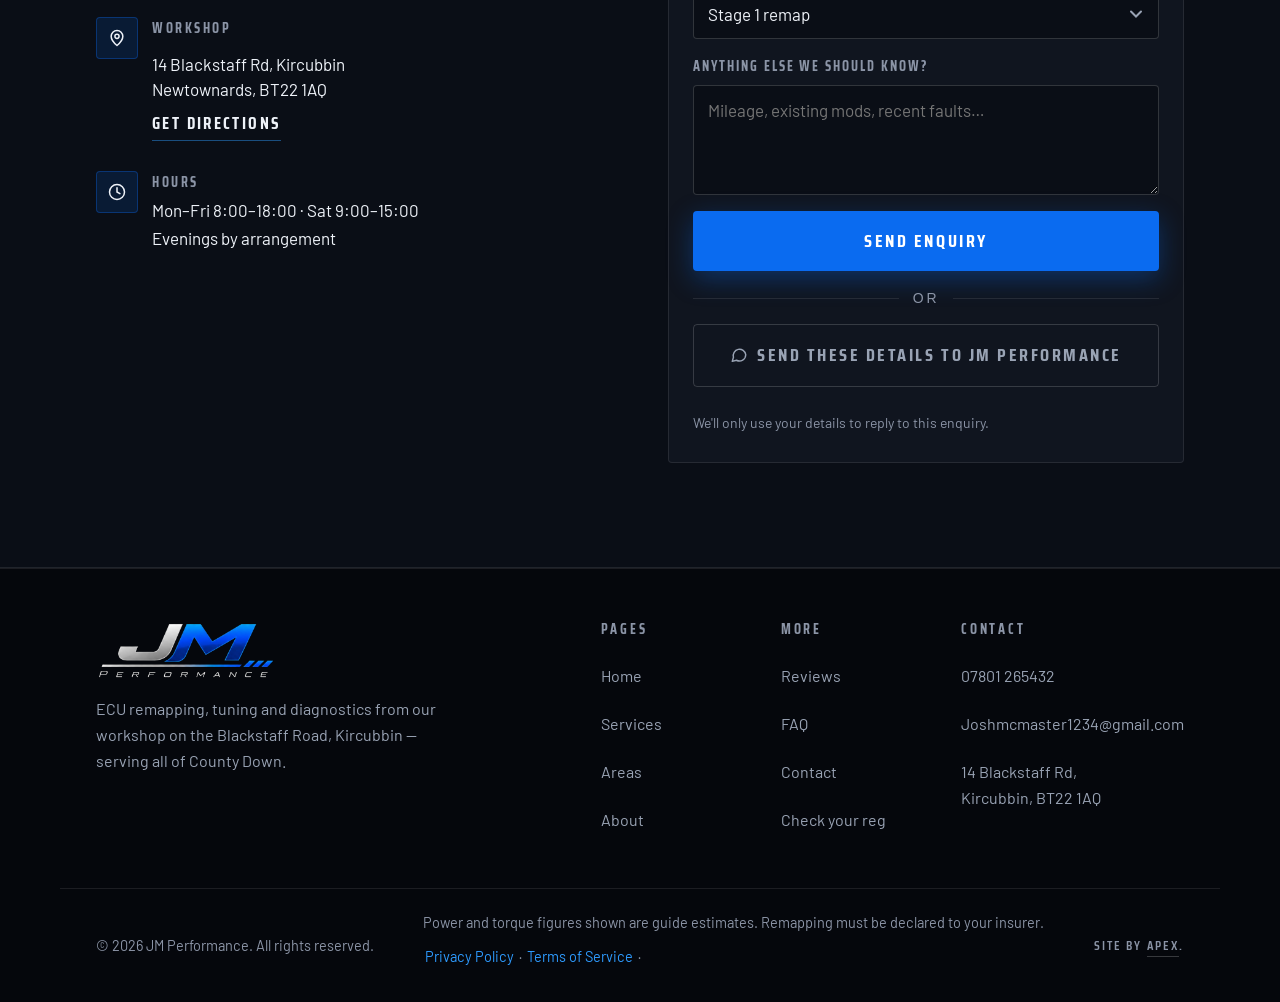
==== commit 8306a3e5: "Add files via upload" ====
--- a/index.html
+++ b/index.html
@@ -5,8 +5,8 @@
 <meta name="viewport" content="width=device-width, initial-scale=1, viewport-fit=cover">
 <meta name="theme-color" content="#05070C">
 
-<title>JM Performance | ECU Remapping &amp; VASS Specialist — Kircubbin, County Down</title>
-<meta name="description" content="ECU remapping specialist and VASS tuning workshop in Kircubbin, County Down. VW, Audi, SEAT and Škoda a speciality, all makes welcome. Stage 1 &amp; 2 maps, economy tuning, DPF and AdBlue diagnostics. Check your reg for instant figures.">
+<title>JM Performance | ECU Remapping &amp; Mobile Tuning — Kircubbin, County Down</title>
+<meta name="description" content="ECU remapping in Kircubbin, County Down — at our workshop or mobile to you. Stage 1 &amp; 2 maps, economy tuning and diagnostics. Check your reg for instant figures.">
 <link rel="canonical" href="https://jmperformance.co.uk/">
 <meta name="robots" content="index, follow, max-snippet:-1, max-image-preview:large">
 <meta name="geo.region" content="GB-NDN">
@@ -39,7 +39,7 @@
 <link rel="preload" as="image" href="assets/img/jm-logo.png">
 <link rel="preload" as="style" href="https://fonts.googleapis.com/css2?family=Saira+Condensed:wght@500;600;700;800&family=Barlow:ital,wght@0,400;0,500;0,600;0,700;1,600&display=swap">
 <link href="https://fonts.googleapis.com/css2?family=Saira+Condensed:wght@500;600;700;800&family=Barlow:ital,wght@0,400;0,500;0,600;0,700;1,600&display=swap" rel="stylesheet">
-<link rel="stylesheet" href="assets/css/styles.css?v=3">
+<link rel="stylesheet" href="assets/css/styles.css?v=6">
 </head>
 <body>
 
@@ -66,6 +66,7 @@
     <nav class="nav-desktop" aria-label="Primary">
       <a href="#home">Home</a>
       <a href="#services">Services</a>
+      <a href="#mobile">Mobile</a>
       <a href="#areas">Areas</a>
       <a href="#about">About</a>
       <a href="#reviews">Reviews</a>
@@ -82,6 +83,7 @@
   <nav class="nav-mobile" id="mobileNav" aria-label="Mobile" hidden>
     <a href="#home">Home</a>
     <a href="#services">Services</a>
+    <a href="#mobile">Mobile remapping</a>
     <a href="#areas">Areas covered</a>
     <a href="#about">About</a>
     <a href="#reviews">Reviews</a>
@@ -109,7 +111,7 @@
       <span class="chrome">on the Ards Peninsula</span>
     </h1>
 
-    <p class="hero-sub">Custom Stage&nbsp;1 and Stage&nbsp;2 maps, economy tuning and full diagnostics from our workshop on the Blackstaff Road, Kircubbin. Deep experience across the VASS platforms — and every other make welcome. Drive in, wait, drive out.</p>
+    <p class="hero-sub">Custom Stage&nbsp;1 and Stage&nbsp;2 maps, economy tuning and full diagnostics from our workshop on the Blackstaff Road, Kircubbin. Deep experience across the VASS platforms — and every other make welcome. Come to the workshop, or we come to you.</p>
 
     <!-- ── Reg checker ── -->
     <div class="checker" id="checker">
@@ -191,7 +193,7 @@
     <ul class="trust-chips">
       <li><svg viewBox="0 0 24 24" width="18" height="18" aria-hidden="true"><circle cx="12" cy="12" r="9" fill="none" stroke="currentColor" stroke-width="2"/><path d="M12 12l4-3" fill="none" stroke="currentColor" stroke-width="2" stroke-linecap="round"/></svg> Stage 1 &amp; 2</li>
       <li><svg viewBox="0 0 24 24" width="18" height="18" aria-hidden="true"><path d="M12 3l7 3v5c0 4.2-2.9 7.9-7 9-4.1-1.1-7-4.8-7-9V6z" fill="none" stroke="currentColor" stroke-width="2" stroke-linejoin="round"/><path d="M9 12l2 2 4-4" fill="none" stroke="currentColor" stroke-width="2" stroke-linecap="round" stroke-linejoin="round"/></svg> 30-day guarantee</li>
-      <li><svg viewBox="0 0 24 24" width="18" height="18" aria-hidden="true"><path d="M4 20V10l8-6 8 6v10" fill="none" stroke="currentColor" stroke-width="2" stroke-linejoin="round"/><path d="M9 20v-6h6v6" fill="none" stroke="currentColor" stroke-width="2" stroke-linejoin="round"/></svg> Kircubbin workshop</li>
+      <li><svg viewBox="0 0 24 24" width="18" height="18" aria-hidden="true"><path d="M4 20V10l8-6 8 6v10" fill="none" stroke="currentColor" stroke-width="2" stroke-linejoin="round"/><path d="M9 20v-6h6v6" fill="none" stroke="currentColor" stroke-width="2" stroke-linejoin="round"/></svg> Workshop &amp; mobile</li>
     </ul>
   </div>
 </section>
@@ -211,7 +213,7 @@
 <section class="answer-block" aria-label="Quick answer">
   <div class="wrap">
     <p class="eyebrow">In short</p>
-    <p class="answer-text">JM Performance is an ECU remapping specialist and VASS tuning workshop at 14 Blackstaff Road, Kircubbin, Newtownards BT22&nbsp;1AQ, on the Ards Peninsula. We specialise in the Volkswagen Audi Group platforms — Volkswagen, Audi, SEAT and Škoda — and work on every other make of car, van and light commercial too. Services include custom Stage&nbsp;1 and Stage&nbsp;2 maps, economy maps, DSG and TCU gearbox tuning, DPF and AdBlue diagnostics. All work is carried out at the workshop, most jobs take 60–120&nbsp;minutes while you wait, and every original file is archived so your vehicle can be returned to stock free of charge.</p>
+    <p class="answer-text">JM Performance is an ECU remapping specialist and VASS tuning workshop at 14 Blackstaff Road, Kircubbin, Newtownards BT22&nbsp;1AQ, on the Ards Peninsula. We specialise in the Volkswagen Audi Group platforms — Volkswagen, Audi, SEAT and Škoda — and work on every other make of car, van and light commercial too. Services include custom Stage&nbsp;1 and Stage&nbsp;2 maps, economy maps, DSG and TCU gearbox tuning, DPF and AdBlue diagnostics. Work is carried out at the workshop or, if it suits you better, at your home or workplace through our mobile remapping service across County&nbsp;Down. Most jobs take 60–120&nbsp;minutes while you wait, and every original file is archived so your vehicle can be returned to stock free of charge.</p>
   </div>
 </section>
 
@@ -254,6 +256,11 @@
         <p class="card-meta">Auto boxes only</p>
       </article>
       <article class="card">
+        <h3>Mobile remapping</h3>
+        <p>The full workshop service at your home or workplace. Same tools, same diagnostic health check, same 30-day guarantee — we just bring it to your driveway instead.</p>
+        <p class="card-meta">Across County Down</p>
+      </article>
+      <article class="card">
         <h3>Van &amp; fleet tuning</h3>
         <p>Transit, Sprinter, Crafter, Transporter, Vivaro and Ducato. Economy maps for running costs, speed limiter adjustment where legally permitted, and volume pricing for multiple vehicles.</p>
         <p class="card-meta">Multi-vehicle pricing</p>
@@ -265,7 +272,50 @@
       </article>
     </div>
 
+    <p class="section-cta">
+      <a href="#checker" class="btn btn-primary">Check my vehicle</a>
+      <a href="#contact" class="btn btn-ghost">Get a quote</a>
+    </p>
+
     <p class="compliance-note"><strong>A note on emissions equipment:</strong> removing or disabling a DPF, EGR or SCR system on a road-registered vehicle is an MOT failure and an offence under the Road Vehicles (Construction &amp; Use) Regulations. We diagnose and repair these systems properly. Off-road and competition-only vehicles are a separate conversation — ask us.</p>
+  </div>
+</section>
+
+<!-- ═══════════ MOBILE REMAPPING ═══════════ -->
+<section class="section mobile-sec" id="mobile" aria-labelledby="mobile-h2">
+  <div class="hero-streaks" aria-hidden="true"></div>
+  <div class="wrap mobile-wrap">
+    <div class="mobile-copy">
+      <p class="eyebrow">Can't get to us?</p>
+      <h2 class="section-h2" id="mobile-h2">Mobile remapping available</h2>
+      <p class="section-lede">If getting the car to Kircubbin is awkward, we'll come to you instead. Same equipment, same process, same guarantee — just on your driveway rather than ours.</p>
+
+      <p>We turn up with the full kit, run the diagnostic health check first exactly as we would at the unit, read and archive your original file, then write and road test the new one. Most remaps take 60 to 90 minutes start to finish.</p>
+      <p>All we need is somewhere safe for the vehicle to sit with the engine able to run — a driveway, a work car park, a yard. Home or workplace, whichever suits.</p>
+
+      <ul class="mobile-points">
+        <li><strong>Across the Peninsula &amp; County Down</strong> — send your postcode and we'll confirm.</li>
+        <li><strong>Evenings and weekends</strong> — by arrangement, if that's easier around work.</li>
+        <li><strong>Identical process</strong> — health check, original file saved, road tested before we leave.</li>
+        <li><strong>Same 30-day guarantee</strong> — not happy, we revert it and refund.</li>
+      </ul>
+
+      <div class="mobile-cta">
+        <a href="#contact" class="btn btn-primary">Book a mobile remap</a>
+        <a href="#checker" class="btn btn-ghost">Check my figures first</a>
+      </div>
+    </div>
+
+    <aside class="mobile-panel">
+      <h3>How a mobile visit works</h3>
+      <ol class="process">
+        <li><span class="step-n">1</span><div><strong>Send your postcode</strong><p>We confirm we can reach you and agree a time that suits.</p></div></li>
+        <li><span class="step-n">2</span><div><strong>We come to you</strong><p>Home, work or anywhere the car can sit safely with the engine running.</p></div></li>
+        <li><span class="step-n">3</span><div><strong>Health check first</strong><p>Full diagnostic scan. If anything makes tuning unsafe, we tell you before starting.</p></div></li>
+        <li><span class="step-n">4</span><div><strong>Mapped and tested</strong><p>New file written, road tested with logging, and you keep driving it that day.</p></div></li>
+      </ol>
+      <p class="mobile-note">Travel outside our usual area may carry a call-out charge — we'll always tell you the full price before you commit.</p>
+    </aside>
   </div>
 </section>
 
@@ -312,14 +362,14 @@
       <video
         id="introVideo"
         class="film-video"
-        poster="assets/video/jm-intro-poster.jpg?v=3"
+        poster="assets/video/jm-intro-poster.jpg?v=6"
         preload="metadata"
         muted
         loop
         playsinline
         aria-label="JM Performance brand film: a road, a rising power curve, a car, a turbocharger and the JM Performance logo">
-        <source src="assets/video/jm-intro.webm?v=3" type="video/webm">
-        <source src="assets/video/jm-intro.mp4?v=3" type="video/mp4">
+        <source src="assets/video/jm-intro.webm?v=6" type="video/webm">
+        <source src="assets/video/jm-intro.mp4?v=6" type="video/mp4">
         <p>Your browser can't play this video. <a href="assets/video/jm-intro.mp4">Download it instead</a>.</p>
       </video>
 
@@ -341,12 +391,12 @@
 <section class="section section-alt" id="areas">
   <div class="wrap">
     <p class="eyebrow">Coverage</p>
-    <h2 class="section-h2">Where our customers come from</h2>
-    <p class="section-lede">The workshop is on the Blackstaff Road in Kircubbin, halfway down the Ards Peninsula. Everything from Newtownards to Portaferry is inside twenty minutes, and drivers come to us from right across County Down.</p>
+    <h2 class="section-h2">Areas we cover</h2>
+    <p class="section-lede">The workshop is on the Blackstaff Road in Kircubbin, halfway down the Ards Peninsula — everything from Newtownards to Portaferry is inside twenty minutes. We also cover these areas with our mobile service, so you can come to us or we can come to you.</p>
 
     <div class="areas-grid">
       <div class="area-col">
-        <h3>Ards Peninsula <span class="area-time">Workshop is here · 5–20 mins</span></h3>
+        <h3>Ards Peninsula <span class="area-time">Workshop is here · mobile covered</span></h3>
         <ul class="area-list">
           <li>Newtownards</li><li>Comber</li><li>Donaghadee</li><li>Millisle</li>
           <li>Carrowdore</li><li>Ballywalter</li><li>Greyabbey</li><li class="is-here">Kircubbin<small>Workshop</small></li>
@@ -356,7 +406,7 @@
         </ul>
       </div>
       <div class="area-col">
-        <h3>North Down &amp; Strangford <span class="area-time">Roughly 20–40 mins away</span></h3>
+        <h3>North Down &amp; Strangford <span class="area-time">20–40 mins · mobile covered</span></h3>
         <ul class="area-list">
           <li>Bangor</li><li>Holywood</li><li>Groomsport</li><li>Helen's Bay</li>
           <li>Crawfordsburn</li><li>Dundonald</li><li>Carryduff</li><li>Saintfield</li>
@@ -366,7 +416,7 @@
         </ul>
       </div>
       <div class="area-col">
-        <h3>Mid &amp; South Down <span class="area-time">Roughly 40–70 mins away</span></h3>
+        <h3>Mid &amp; South Down <span class="area-time">40–70 mins · mobile by arrangement</span></h3>
         <ul class="area-list">
           <li>Newcastle</li><li>Dundrum</li><li>Castlewellan</li><li>Clough</li>
           <li>Annalong</li><li>Kilkeel</li><li>Hilltown</li><li>Rathfriland</li>
@@ -376,6 +426,11 @@
         </ul>
       </div>
     </div>
+
+    <p class="section-cta">
+      <a href="#contact" class="btn btn-primary">Send your postcode</a>
+      <a href="#mobile" class="btn btn-ghost">Mobile remapping</a>
+    </p>
 
     <p class="areas-outside">Further afield? We regularly see cars from Belfast, Lisburn, Antrim and Armagh — plenty of people make the run down the peninsula for the day. <a href="#contact">Get in touch</a> and we'll find you a slot that makes the trip worth it.</p>
   </div>
@@ -390,6 +445,11 @@
       <p>JM Performance started the way most good workshops do — one person, a laptop and a reputation to protect. Every vehicle that comes through gets the same process: full health check, original file read and archived, custom calibration written for that engine, then road testing and data logging before it's handed back.</p>
       <p>We tune with genuine, industry-standard hardware for full OBD and bench read/write access across nearly every modern petrol and diesel platform. That matters — cheap clone tools are how ECUs get bricked.</p>
       <p>If a vehicle isn't a good candidate for tuning, we say so before you spend anything. A worn turbo, a slipping clutch or a stretched timing chain needs sorting first, and no map will hide it.</p>
+
+      <p class="section-cta about-cta">
+        <a href="#checker" class="btn btn-primary">See your figures</a>
+        <a href="#contact" class="btn btn-ghost">Book your vehicle in</a>
+      </p>
 
       <ul class="about-points">
         <li><strong>Original file saved</strong> — your vehicle can be returned to stock at any time, free of charge.</li>
@@ -499,8 +559,13 @@
       </details>
 
       <details class="faq">
+        <summary><h3>Do you offer mobile remapping?</h3></summary>
+        <div class="faq-a"><p>Yes. We offer mobile ECU remapping across the Ards Peninsula and County Down, using the same equipment we use at the workshop. We come to your home or workplace, run the same diagnostic health check first, and most remaps take 60 to 90 minutes on your driveway. All we need is somewhere safe for the vehicle to sit with the engine able to run. Send us your postcode and we will confirm availability.</p></div>
+      </details>
+
+      <details class="faq">
         <summary><h3>Where is the workshop and do I need to leave the car?</h3></summary>
-        <div class="faq-a"><p>We are at 14 Blackstaff Road, Kircubbin, Newtownards BT22 1AQ, on the Ards Peninsula between Greyabbey and Portavogie. All work is carried out at the workshop — we are not a mobile service. Most jobs are done while you wait, so you can bring the car in and take it away the same visit. There is off-road parking on site.</p></div>
+        <div class="faq-a"><p>We are at 14 Blackstaff Road, Kircubbin, Newtownards BT22 1AQ, on the Ards Peninsula between Greyabbey and Portavogie, with off-road parking on site. Most jobs are done while you wait, so you can bring the car in and take it away the same visit. If getting to us is awkward, we also offer a mobile service and can come to your home or work instead.</p></div>
       </details>
 
       <details class="faq">
@@ -524,6 +589,11 @@
       </details>
 
     </div>
+
+    <p class="section-cta faq-cta">
+      <span>Still not sure? Ask us directly — you'll get a straight answer.</span>
+      <a href="#contact" class="btn btn-primary">Get a quote</a>
+    </p>
   </div>
 </section>
 
@@ -586,6 +656,7 @@
           <option>Stage 1 remap</option>
           <option>Stage 2 remap</option>
           <option>Economy remap</option>
+          <option>Mobile remap — you come to me</option>
           <option>DPF diagnostics</option>
           <option>AdBlue / SCR diagnostics</option>
           <option>Gearbox (TCU) tuning</option>
@@ -721,15 +792,16 @@
         {"@type":"OpeningHoursSpecification","dayOfWeek":"Saturday","opens":"09:00","closes":"15:00"}
       ],
       "knowsAbout": [
-        "ECU remapping","Volkswagen","Audi","SEAT","Skoda","Cupra",
+        "ECU remapping","Mobile ECU remapping","Mobile car remapping","Volkswagen","Audi","SEAT","Skoda","Cupra",
         "Volkswagen Audi Group tuning","Stage 1 remapping","Stage 2 remapping",
         "DSG gearbox tuning","DPF diagnostics","AdBlue SCR diagnostics","Economy remapping"
       ],
-      "slogan": "ECU remapping specialist and VASS tuning — VW, Audi, SEAT and Skoda",
+      "slogan": "ECU remapping specialist and VASS tuning — workshop and mobile across County Down",
       "hasOfferCatalog": {
         "@type": "OfferCatalog",
         "name": "Tuning and diagnostic services",
         "itemListElement": [
+          {"@type":"Offer","itemOffered":{"@type":"Service","name":"Mobile ECU remapping","description":"Mobile remapping service across the Ards Peninsula and County Down, carried out at the customer's home or workplace using the same equipment and process as the Kircubbin workshop."}},
           {"@type":"Offer","itemOffered":{"@type":"Service","name":"VASS specialist remapping","description":"Specialist ECU remapping for Volkswagen, Audi, SEAT, Skoda and Cupra, covering EA189, EA288, EA211 and EA888 engines and DQ250, DQ381 and DL382 gearboxes."}},
           {"@type":"Offer","itemOffered":{"@type":"Service","name":"Stage 1 ECU remap","description":"Custom ECU calibration for standard vehicles, typically 20-35% more power on turbocharged engines."}},
           {"@type":"Offer","itemOffered":{"@type":"Service","name":"Stage 2 ECU remap","description":"Calibration for vehicles with supporting hardware such as upgraded intercooler, intake or exhaust."}},
@@ -786,7 +858,7 @@
         {"@type":"Question","name":"How long does a remap take?","acceptedAnswer":{"@type":"Answer","text":"Most Stage 1 and economy remaps take 60 to 90 minutes from arrival to road test. Stage 2 calibrations, gearbox tuning and anything requiring the ECU to be removed for bench work take two to three hours."}},
         {"@type":"Question","name":"Will a remap improve my fuel economy?","acceptedAnswer":{"@type":"Answer","text":"It can, but only if your driving style stays the same. An economy map delivers torque lower in the rev range so you can change up earlier and hold a taller gear, which typically returns 8 to 15 percent better mpg on diesels doing steady motorway or commuting miles."}},
         {"@type":"Question","name":"Does JM Performance specialise in particular makes?","acceptedAnswer":{"@type":"Answer","text":"Yes. JM Performance is a VASS specialist, meaning Volkswagen, Audi, SEAT, Skoda and Cupra. Those brands share engines, gearboxes and ECU hardware across the group, so the workshop works daily on EA189 and EA288 diesels, EA211 and EA888 petrols and DQ250, DQ381 and DL382 gearboxes. Every other make is welcome and follows the same process."}},
-        {"@type":"Question","name":"Where is the JM Performance workshop?","acceptedAnswer":{"@type":"Answer","text":"JM Performance is at 14 Blackstaff Road, Kircubbin, Newtownards BT22 1AQ, on the Ards Peninsula between Greyabbey and Portavogie. All work is carried out at the workshop, not as a mobile service. Most jobs are completed while you wait and there is off-road parking on site."}},
+        {"@type":"Question","name":"Where is the JM Performance workshop?","acceptedAnswer":{"@type":"Answer","text":"JM Performance is at 14 Blackstaff Road, Kircubbin, Newtownards BT22 1AQ, on the Ards Peninsula between Greyabbey and Portavogie, with off-road parking on site. Most jobs are completed while you wait. A mobile service is also available if you would rather we came to you."}},{"@type":"Question","name":"Do you offer mobile remapping?","acceptedAnswer":{"@type":"Answer","text":"Yes. JM Performance offers mobile ECU remapping across the Ards Peninsula and County Down. We come to your home or workplace with the same equipment used at the Kircubbin workshop, carry out the same diagnostic health check, and most remaps take 60 to 90 minutes on your driveway. All the vehicle needs is somewhere safe to sit with the engine able to run. Contact us with your postcode to confirm availability."}},
         {"@type":"Question","name":"Can my car be returned to standard after a remap?","acceptedAnswer":{"@type":"Answer","text":"Yes. Your original ECU file is read and archived before any changes are made, and we keep it indefinitely. If you are selling the vehicle, going in for warranty work, or simply do not get on with the map, we will write the original file back free of charge."}},
         {"@type":"Question","name":"Does a remap affect my MOT?","acceptedAnswer":{"@type":"Answer","text":"A properly written remap does not cause an MOT failure. Emissions must still fall within the limits for your vehicle, and a good map is calibrated to do exactly that. What does cause a failure is removing or disabling emissions equipment such as a DPF, EGR or SCR system, which we do not do on road-registered vehicles."}},
         {"@type":"Question","name":"How much does a remap cost?","acceptedAnswer":{"@type":"Answer","text":"Pricing depends on the vehicle, the ECU type and whether the work can be done through the OBD port or needs bench access. Stage 1 and economy maps for common cars and vans sit at the lower end, while Stage 2, gearbox tuning and bench jobs cost more. We give a fixed price before you commit to anything."}},
@@ -797,9 +869,9 @@
 }
 </script>
 
-<script src="assets/js/consent.js?v=3" defer></script>
-<script src="assets/js/vehicle-data.js?v=3" defer></script>
-<script src="assets/js/app.js?v=3" defer></script>
+<script src="assets/js/consent.js?v=6" defer></script>
+<script src="assets/js/vehicle-data.js?v=6" defer></script>
+<script src="assets/js/app.js?v=6" defer></script>
 <!-- Cookie consent — nothing is set until a choice is made -->
 <div class="cookie" id="cookieBar" role="dialog" aria-modal="false" aria-labelledby="cookieTitle" hidden>
   <div class="cookie-inner">
--- a/assets/css/styles.css
+++ b/assets/css/styles.css
@@ -852,3 +852,56 @@
 @media (min-width:900px){
   .cookie{max-width:480px}
 }
+
+/* ═══════════════════════════════════════════════
+   MOBILE REMAPPING SECTION
+   ═══════════════════════════════════════════════ */
+.mobile-sec{position:relative;overflow:hidden;background:var(--ink);border-bottom:1px solid var(--line)}
+.mobile-wrap{position:relative;z-index:2;display:grid;grid-template-columns:1fr;gap:34px}
+.mobile-copy p{color:var(--muted);margin:0 0 16px}
+.mobile-points{list-style:none;padding:0;margin:24px 0 0;display:grid;gap:12px}
+.mobile-points li{position:relative;padding-left:30px;color:var(--muted);font-size:16.5px}
+.mobile-points li::before{
+  content:"";position:absolute;left:0;top:9px;width:14px;height:8px;
+  border-left:2.5px solid var(--blue-hot);border-bottom:2.5px solid var(--blue-hot);
+  transform:rotate(-45deg);
+}
+.mobile-points strong{color:#fff}
+.mobile-cta{display:grid;gap:10px;margin-top:28px}
+.mobile-panel{
+  background:var(--ink-3);border:1px solid var(--line);
+  border-left:3px solid var(--blue);border-radius:var(--r);padding:26px 24px;
+}
+.mobile-panel h3{font-size:21px;text-transform:uppercase;color:#fff;margin-bottom:22px}
+.mobile-note{
+  margin:22px 0 0;padding-top:16px;border-top:1px solid var(--line);
+  font-size:15px;color:var(--muted-2);line-height:1.55;
+}
+@media (min-width:600px){
+  .mobile-cta{grid-template-columns:auto auto;justify-content:start}
+}
+@media (min-width:900px){
+  .mobile-wrap{grid-template-columns:1.1fr .9fr;gap:56px;align-items:start}
+}
+
+/* ═══════════════════════════════════════════════
+   SECTION CTAs
+   ═══════════════════════════════════════════════ */
+.section-cta{display:grid;gap:10px;margin:34px 0 0}
+.section-cta .btn{width:100%}
+.about-cta{margin-top:28px}
+.faq-cta{margin-top:36px;padding-top:28px;border-top:1px solid var(--line);text-align:center}
+.faq-cta span{display:block;color:var(--muted);font-size:17px;margin-bottom:16px}
+
+/* Touch targets: footer + contact links need the iOS 44px minimum */
+.footer-nav a,.footer-nav span{padding:11px 0;min-height:44px;display:flex;align-items:center}
+.footer-legal a,.footer-legal .linkish{display:inline-block;padding:11px 2px;min-height:44px}
+.contact-details a{display:inline-block;padding:10px 0;min-height:44px}
+.contact-details a.dir-link,.contact-details .dir-link{min-height:0;padding:4px 0}
+
+@media (min-width:600px){
+  .section-cta{grid-template-columns:auto auto;justify-content:start}
+  .section-cta .btn{width:auto}
+  .faq-cta{grid-template-columns:1fr;justify-content:center}
+  .faq-cta .btn{justify-self:center}
+}
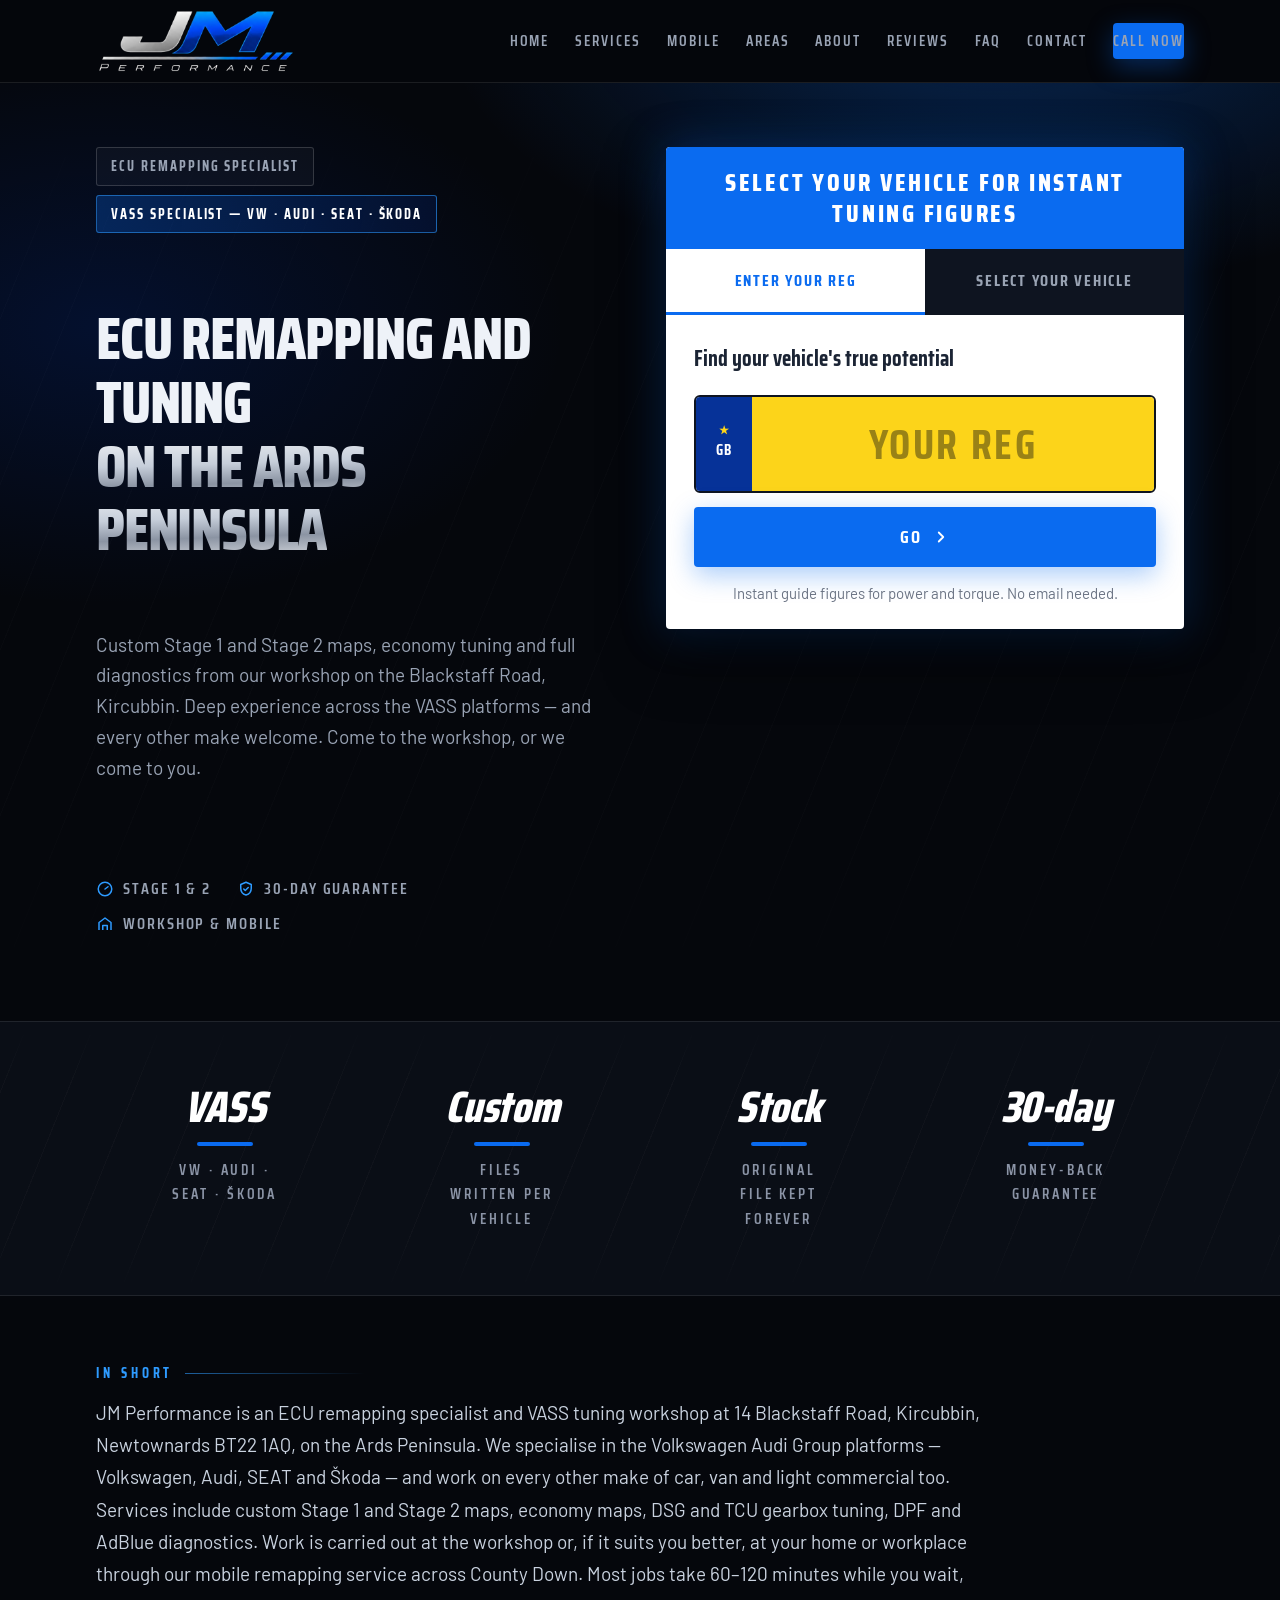
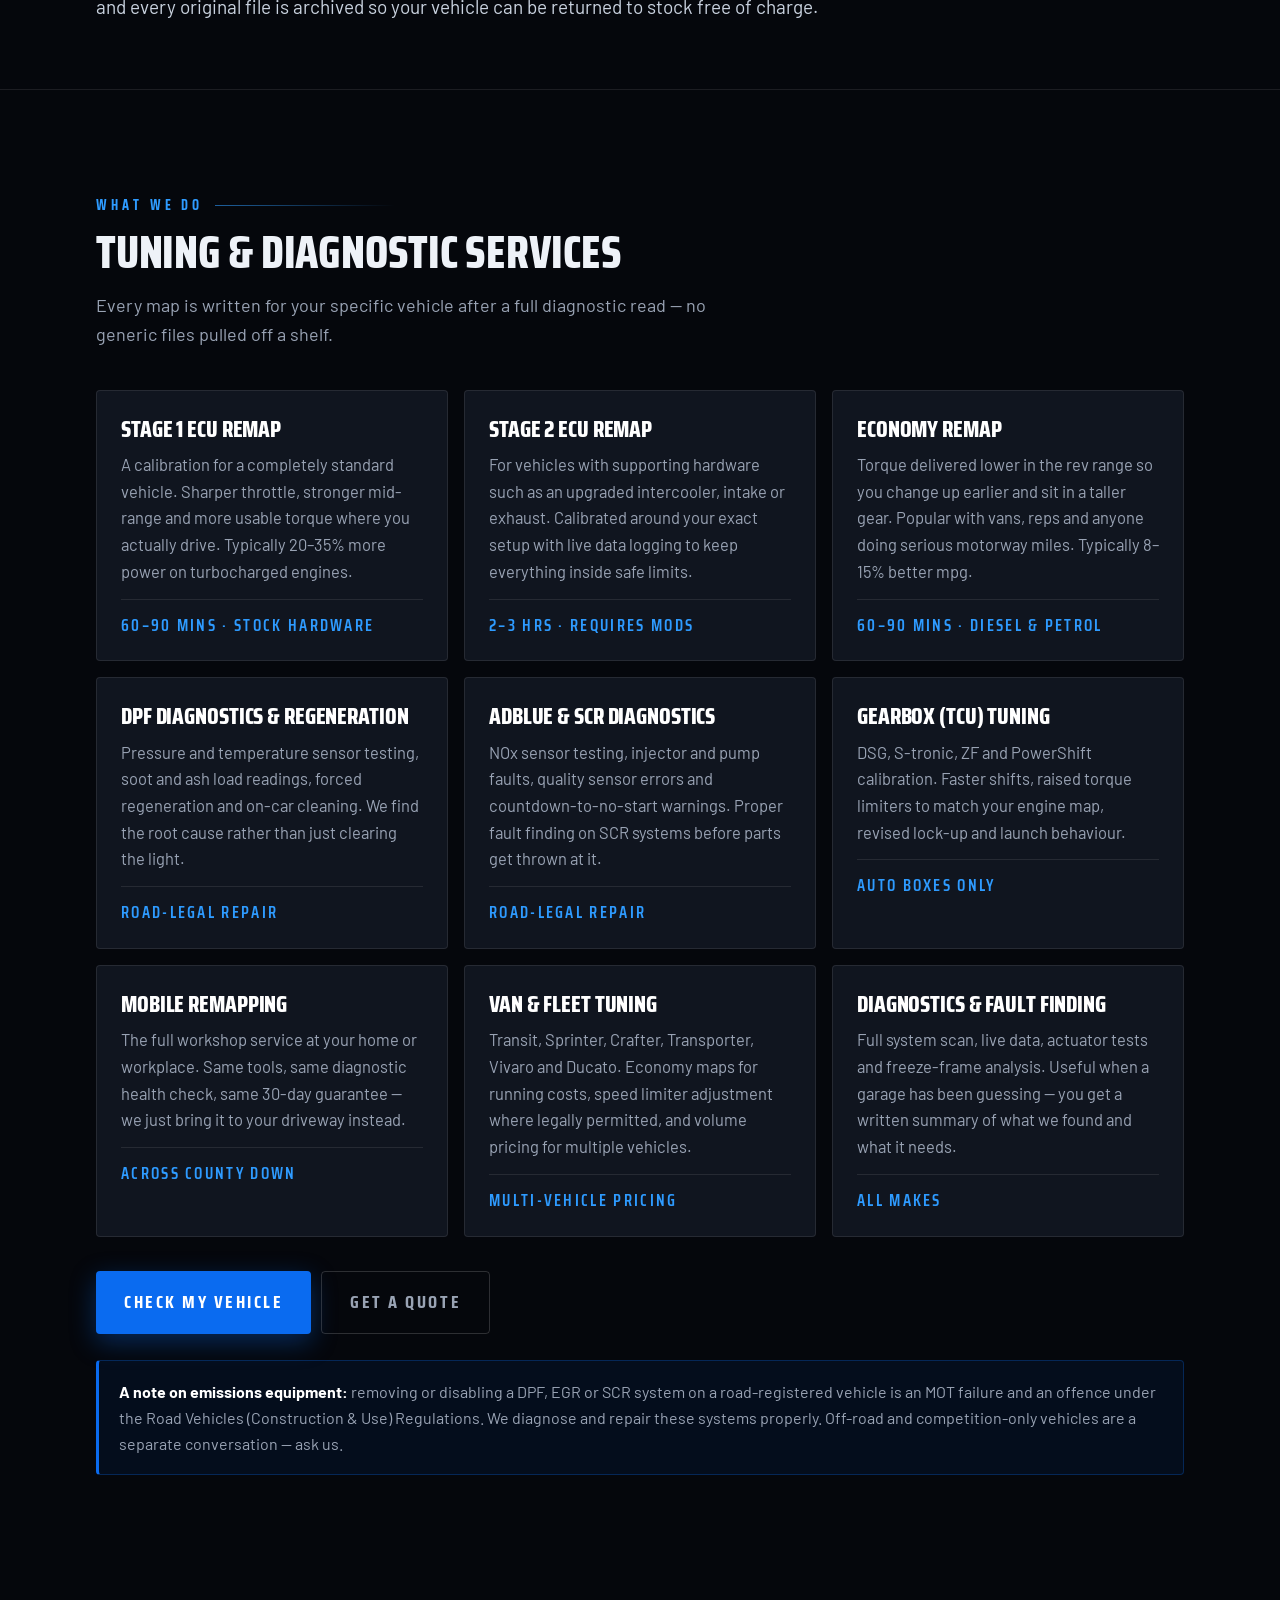
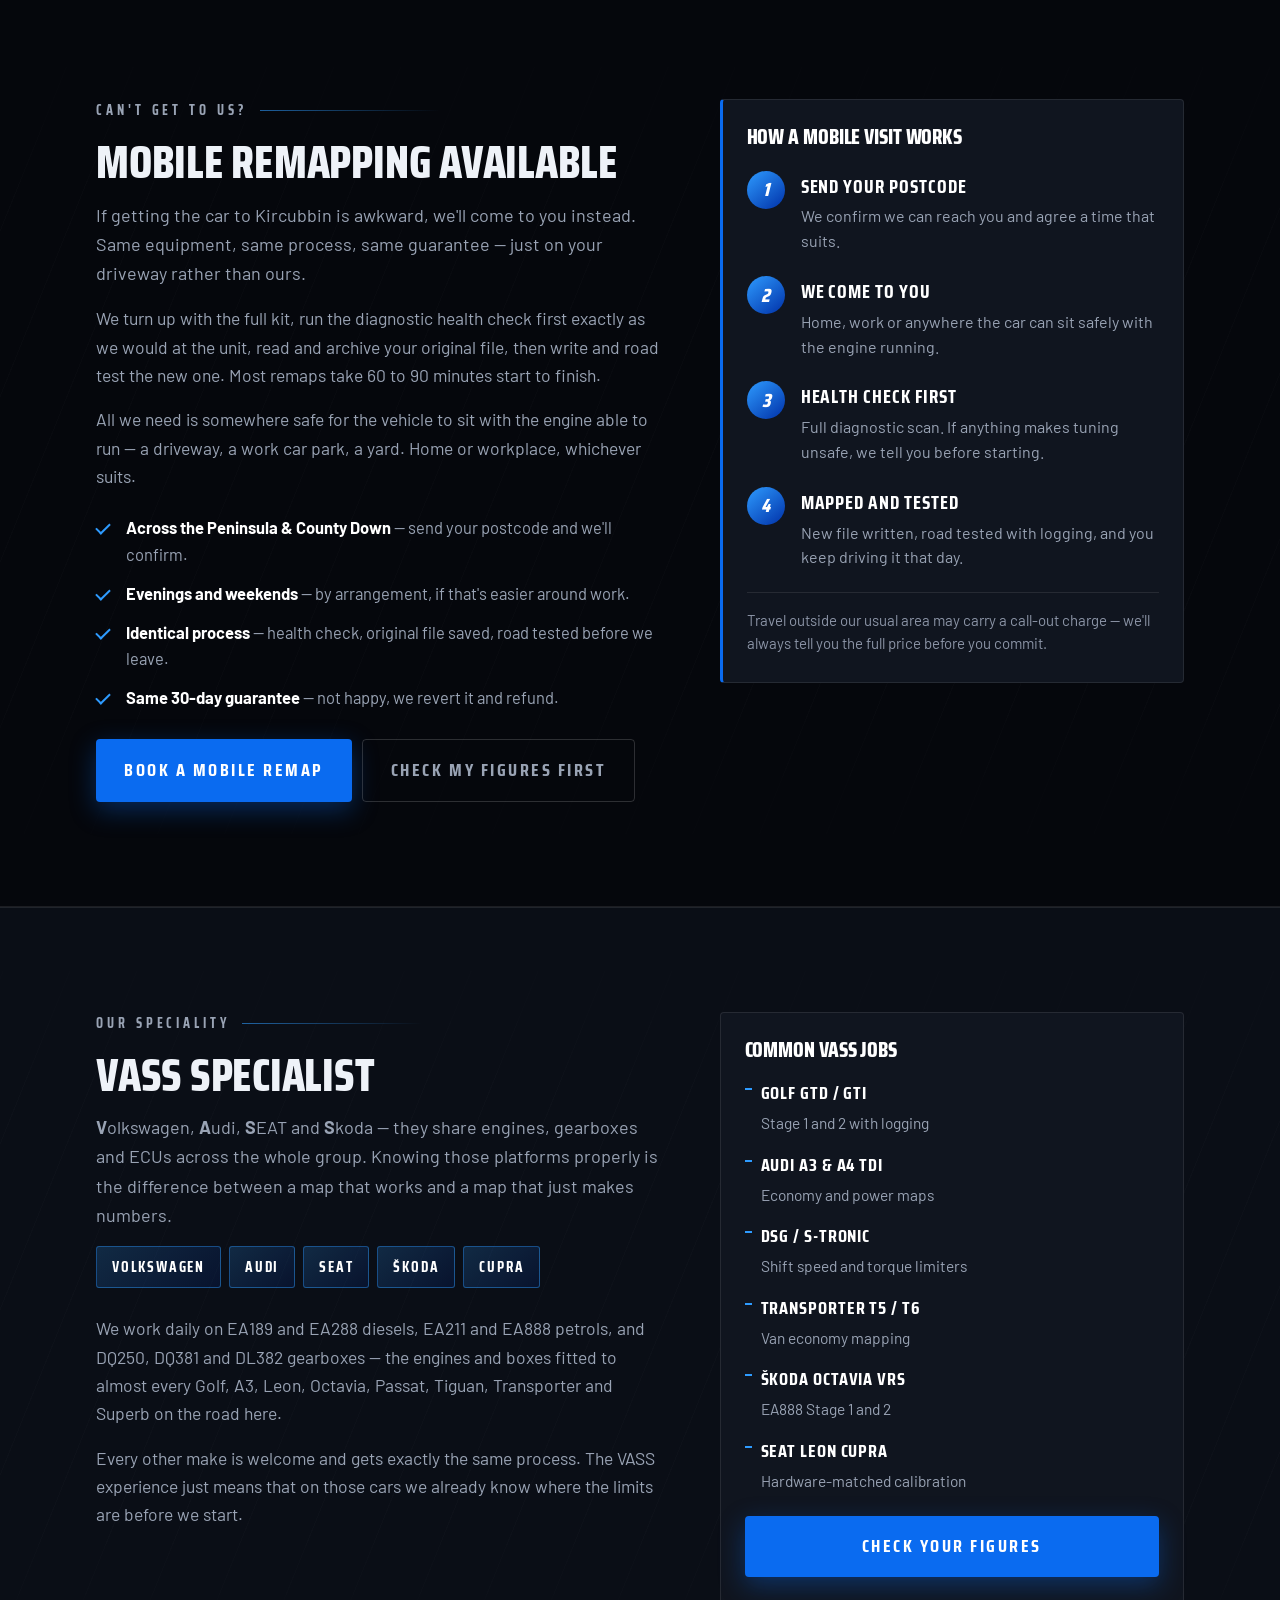
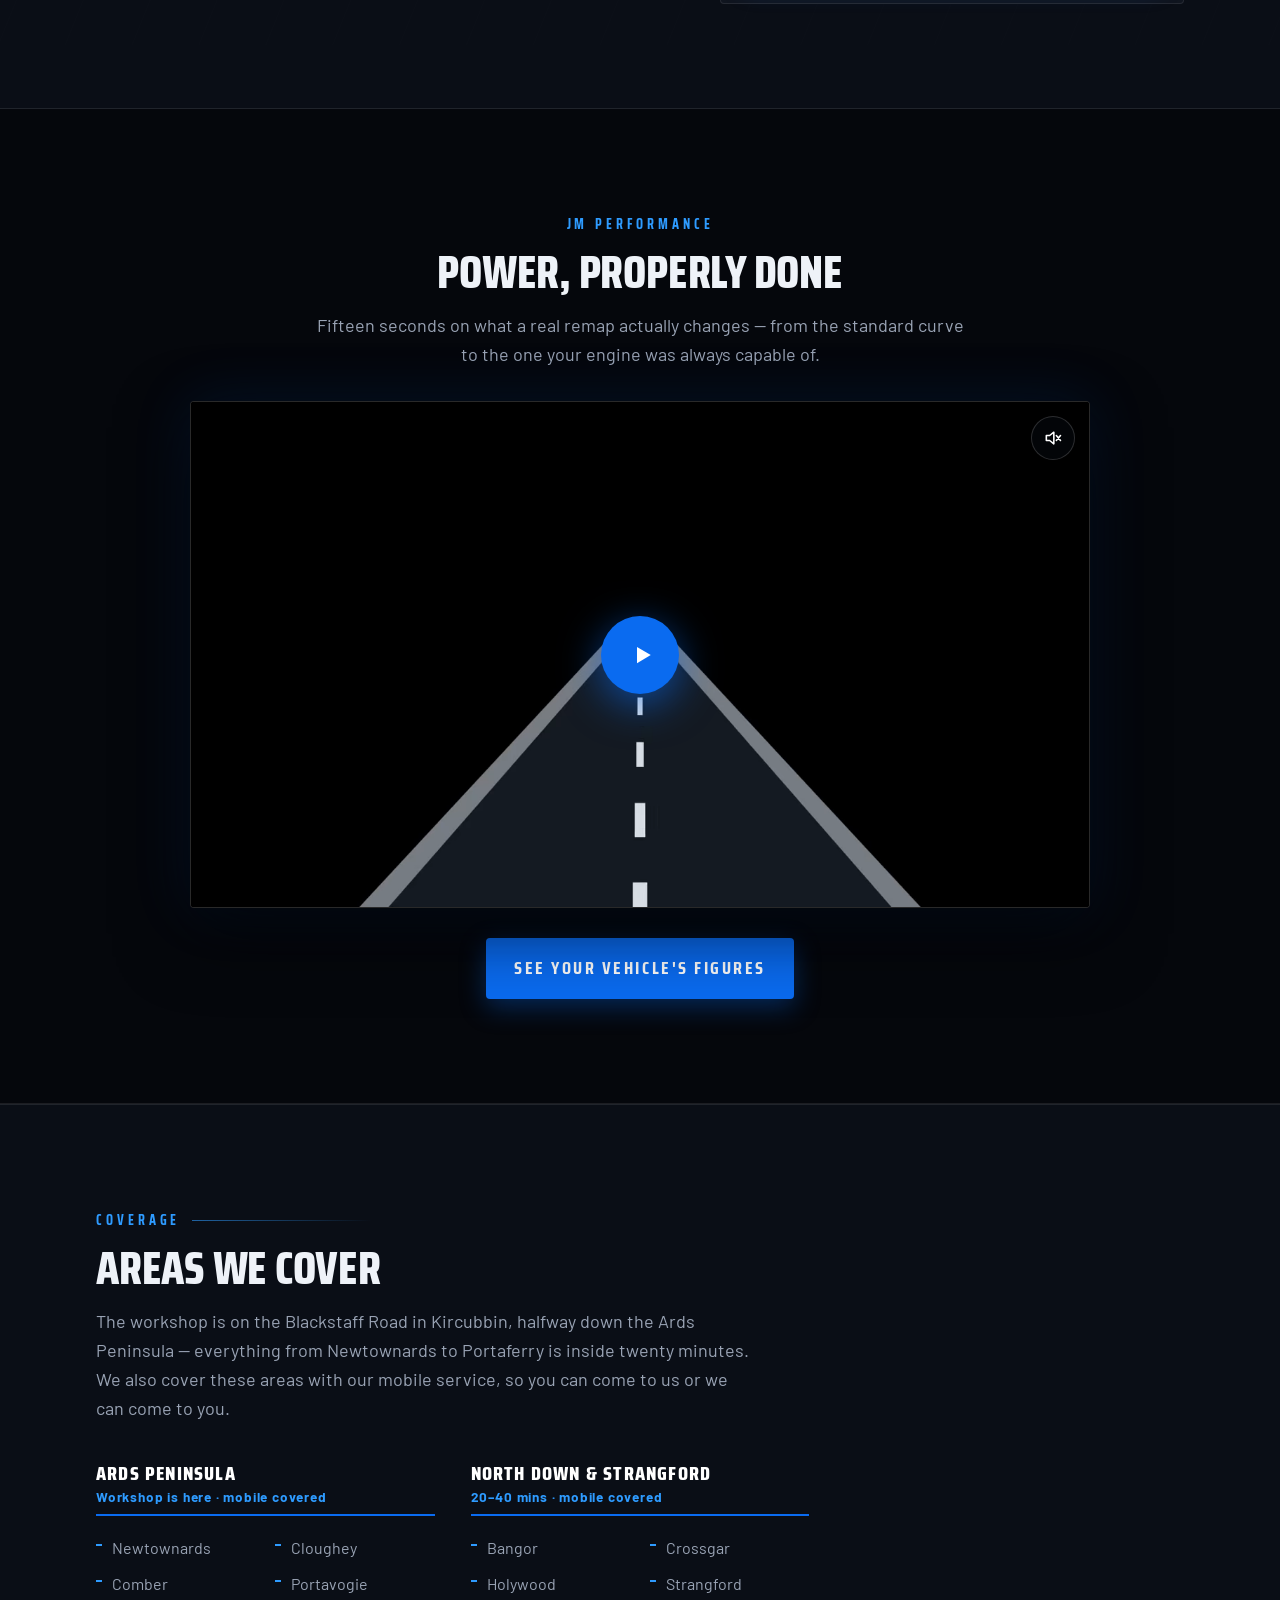
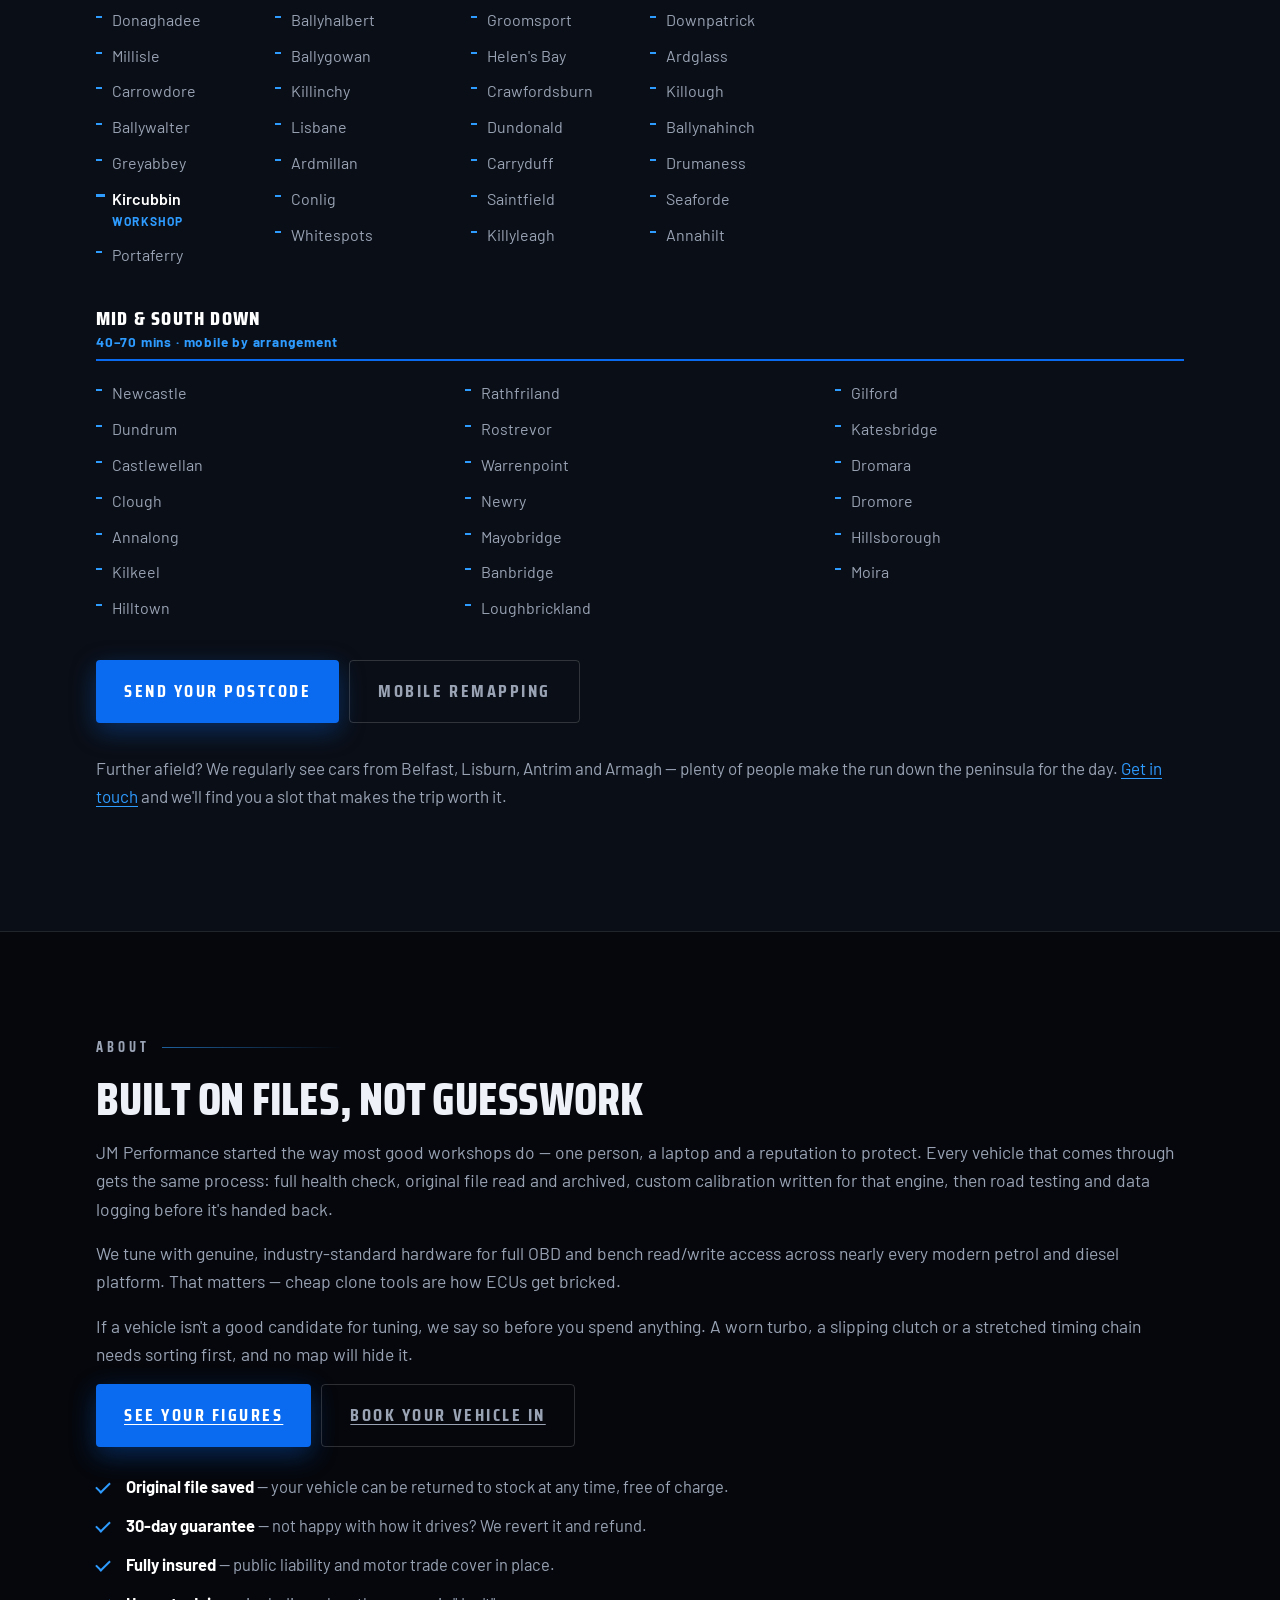
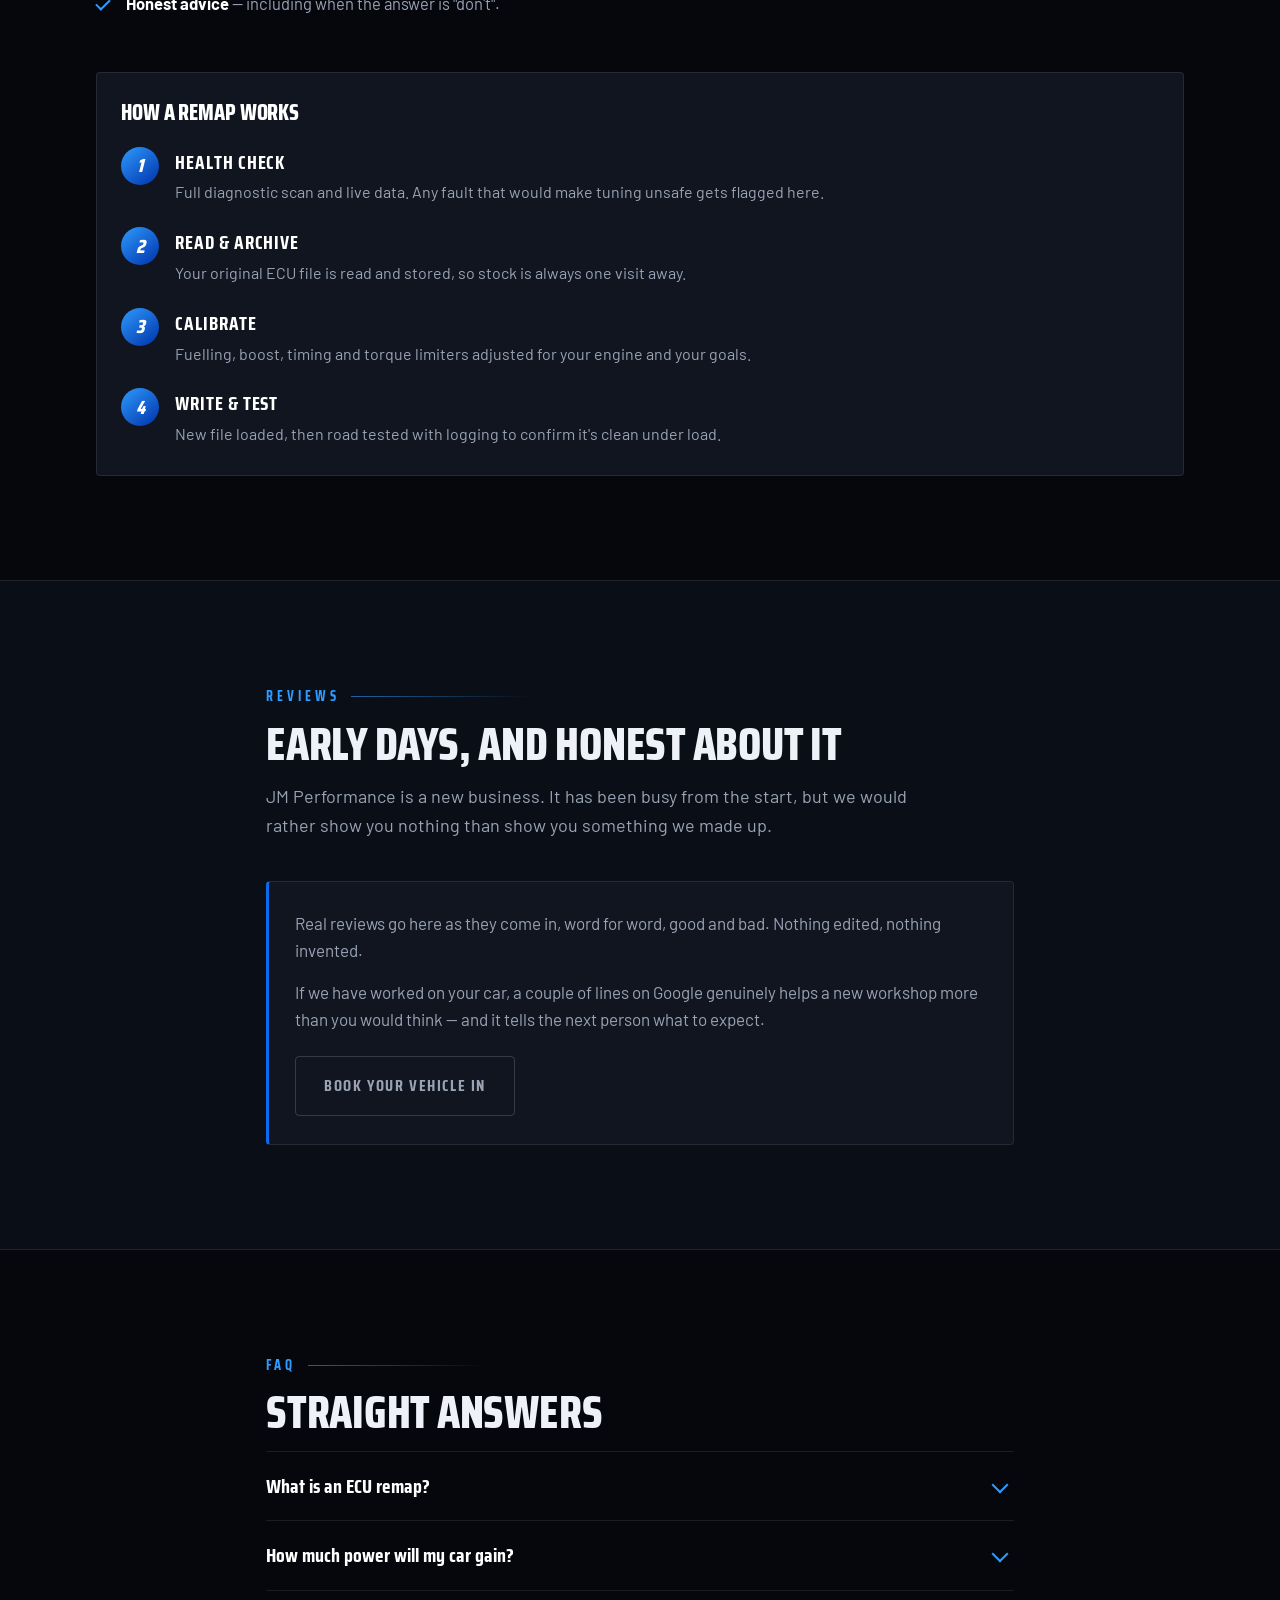
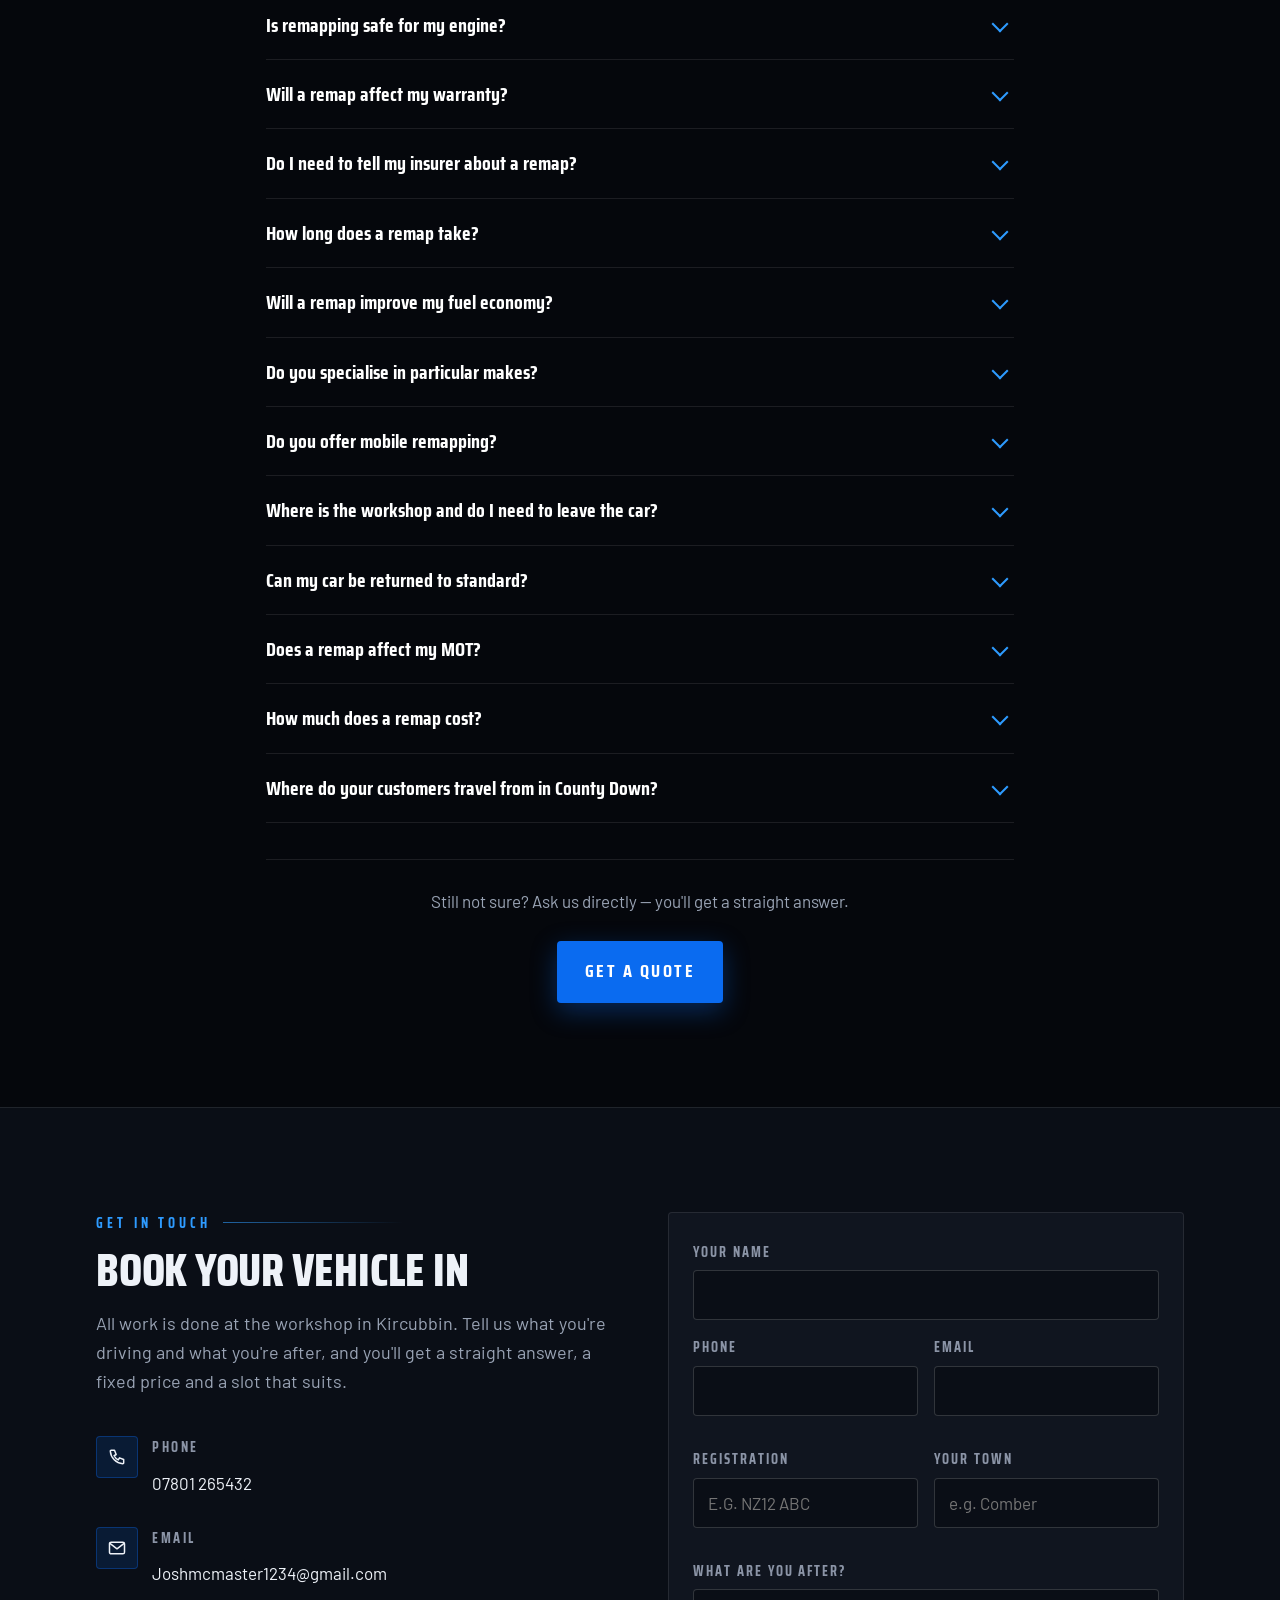
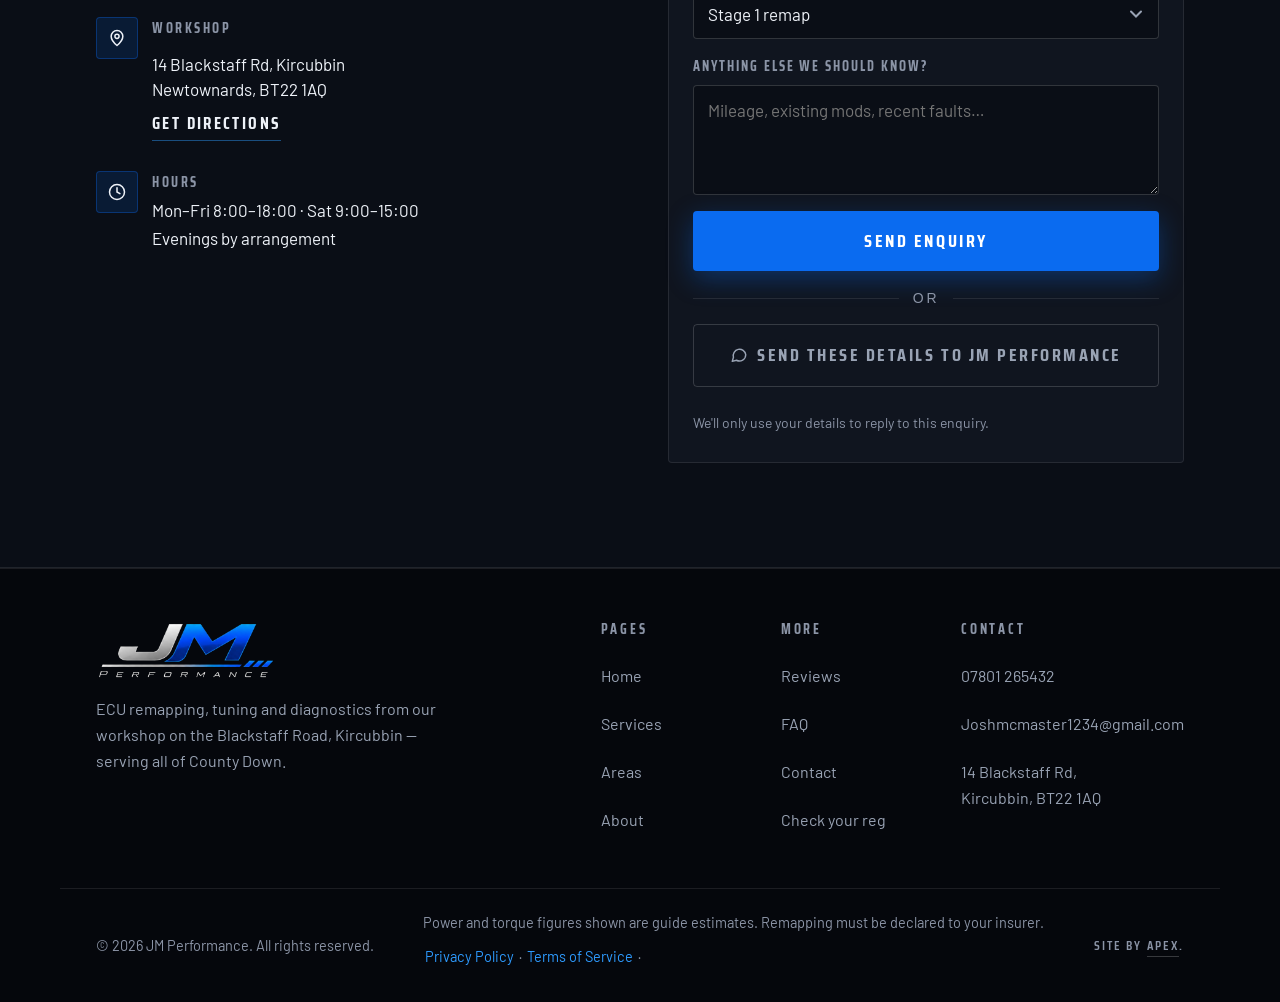
==== commit 7749438e: "Add files via upload" ====
--- a/index.html
+++ b/index.html
@@ -7,7 +7,7 @@
 
 <title>JM Performance | ECU Remapping &amp; Mobile Tuning — Kircubbin, County Down</title>
 <meta name="description" content="ECU remapping in Kircubbin, County Down — at our workshop or mobile to you. Stage 1 &amp; 2 maps, economy tuning and diagnostics. Check your reg for instant figures.">
-<link rel="canonical" href="https://jmperformance.co.uk/">
+<link rel="canonical" href="https://jm-performance.co.uk/">
 <meta name="robots" content="index, follow, max-snippet:-1, max-image-preview:large">
 <meta name="geo.region" content="GB-NDN">
 <meta name="geo.placename" content="Kircubbin, County Down">
@@ -19,15 +19,15 @@
 <meta property="og:locale" content="en_GB">
 <meta property="og:title" content="JM Performance | ECU Remapping &amp; VASS Specialist — Kircubbin, County Down">
 <meta property="og:description" content="ECU remapping and VASS specialist in Kircubbin, County Down. Enter your reg for instant guide figures on power and torque.">
-<meta property="og:url" content="https://jmperformance.co.uk/">
-<meta property="og:image" content="https://jmperformance.co.uk/assets/img/jm-share.jpg">
+<meta property="og:url" content="https://jm-performance.co.uk/">
+<meta property="og:image" content="https://jm-performance.co.uk/assets/img/jm-share.jpg">
 <meta property="og:image:width" content="1200">
 <meta property="og:image:height" content="630">
 <meta property="og:image:alt" content="JM Performance — ECU remapping and VASS specialist, Kircubbin, County Down">
 <meta name="twitter:card" content="summary_large_image">
 <meta name="twitter:title" content="JM Performance | ECU Remapping &amp; VASS Specialist — Kircubbin">
 <meta name="twitter:description" content="VASS specialist — VW, Audi, SEAT, Škoda. Enter your reg for instant power and torque figures.">
-<meta name="twitter:image" content="https://jmperformance.co.uk/assets/img/jm-share.jpg">
+<meta name="twitter:image" content="https://jm-performance.co.uk/assets/img/jm-share.jpg">
 
 <link rel="icon" href="assets/img/favicon.svg" type="image/svg+xml">
 <link rel="icon" href="assets/img/jm-logo-sm.png" type="image/png">
@@ -39,7 +39,7 @@
 <link rel="preload" as="image" href="assets/img/jm-logo.png">
 <link rel="preload" as="style" href="https://fonts.googleapis.com/css2?family=Saira+Condensed:wght@500;600;700;800&family=Barlow:ital,wght@0,400;0,500;0,600;0,700;1,600&display=swap">
 <link href="https://fonts.googleapis.com/css2?family=Saira+Condensed:wght@500;600;700;800&family=Barlow:ital,wght@0,400;0,500;0,600;0,700;1,600&display=swap" rel="stylesheet">
-<link rel="stylesheet" href="assets/css/styles.css?v=6">
+<link rel="stylesheet" href="assets/css/styles.css?v=9">
 </head>
 <body>
 
@@ -186,7 +186,7 @@
           <button class="btn btn-ghost btn-block" type="button" id="resetChecker">Check another vehicle</button>
         </div>
         <p class="result-alt">Rather not message? <a href="#contact" id="bookMapForm">Use the enquiry form instead</a> — your vehicle and figures are carried over.</p>
-        <p class="result-disclaimer">Guide figures only, based on typical results for this engine family. Your final figures depend on fuel quality, mechanical condition and any existing modifications. We confirm real numbers after a diagnostic read.</p>
+        <p class="result-disclaimer"><strong>Standard figures are the manufacturer's quoted output</strong> for that engine — check them against your V5C or handbook. Stage figures are guide estimates based on typical results for this engine family; your actual result depends on fuel quality, mechanical condition and any existing modifications. We confirm real numbers on the diagnostic read before any work starts. Spotted a figure that looks wrong for your car? <a href="#contact">Tell us</a> and we'll correct it.</p>
       </div>
     </div>
 
@@ -362,14 +362,14 @@
       <video
         id="introVideo"
         class="film-video"
-        poster="assets/video/jm-intro-poster.jpg?v=6"
+        poster="assets/video/jm-intro-poster.jpg?v=9"
         preload="metadata"
         muted
         loop
         playsinline
         aria-label="JM Performance brand film: a road, a rising power curve, a car, a turbocharger and the JM Performance logo">
-        <source src="assets/video/jm-intro.webm?v=6" type="video/webm">
-        <source src="assets/video/jm-intro.mp4?v=6" type="video/mp4">
+        <source src="assets/video/jm-intro.webm?v=9" type="video/webm">
+        <source src="assets/video/jm-intro.mp4?v=9" type="video/mp4">
         <p>Your browser can't play this video. <a href="assets/video/jm-intro.mp4">Download it instead</a>.</p>
       </video>
 
@@ -733,12 +733,12 @@
   "@graph": [
     {
       "@type": ["AutoRepair", "LocalBusiness"],
-      "@id": "https://jmperformance.co.uk/#business",
+      "@id": "https://jm-performance.co.uk/#business",
       "name": "JM Performance",
       "description": "ECU remapping specialist and VASS tuning workshop at 14 Blackstaff Road, Kircubbin, on the Ards Peninsula in County Down, Northern Ireland. Volkswagen, Audi, SEAT and Skoda a speciality, all makes welcome. All work carried out at the workshop.",
-      "url": "https://jmperformance.co.uk/",
-      "logo": "https://jmperformance.co.uk/assets/img/jm-logo.png",
-      "image": "https://jmperformance.co.uk/assets/img/jm-logo.png",
+      "url": "https://jm-performance.co.uk/",
+      "logo": "https://jm-performance.co.uk/assets/img/jm-logo.png",
+      "image": "https://jm-performance.co.uk/assets/img/jm-logo.png",
       "telephone": "+44 7801 265432",
       "email": "Joshmcmaster1234@gmail.com",
       "priceRange": "££",
@@ -817,19 +817,19 @@
     },
     {
       "@type": "WebSite",
-      "@id": "https://jmperformance.co.uk/#website",
-      "url": "https://jmperformance.co.uk/",
+      "@id": "https://jm-performance.co.uk/#website",
+      "url": "https://jm-performance.co.uk/",
       "name": "JM Performance",
-      "publisher": {"@id": "https://jmperformance.co.uk/#business"},
+      "publisher": {"@id": "https://jm-performance.co.uk/#business"},
       "inLanguage": "en-GB"
     },
     {
       "@type": "WebPage",
-      "@id": "https://jmperformance.co.uk/#webpage",
-      "url": "https://jmperformance.co.uk/",
+      "@id": "https://jm-performance.co.uk/#webpage",
+      "url": "https://jm-performance.co.uk/",
       "name": "JM Performance | ECU Remapping & Tuning — Ards Peninsula & County Down",
-      "isPartOf": {"@id": "https://jmperformance.co.uk/#website"},
-      "about": {"@id": "https://jmperformance.co.uk/#business"},
+      "isPartOf": {"@id": "https://jm-performance.co.uk/#website"},
+      "about": {"@id": "https://jm-performance.co.uk/#business"},
       "speakable": {
         "@type": "SpeakableSpecification",
         "cssSelector": [".answer-text", ".faq-a"]
@@ -837,18 +837,18 @@
     },
     {
       "@type": "VideoObject",
-      "@id": "https://jmperformance.co.uk/#film",
+      "@id": "https://jm-performance.co.uk/#film",
       "name": "JM Performance — ECU remapping and tuning",
       "description": "Short brand film showing what an ECU remap changes: the road, the standard power curve against the remapped curve, the car, the turbocharger and the JM Performance logo.",
-      "thumbnailUrl": "https://jmperformance.co.uk/assets/video/jm-intro-poster.jpg",
+      "thumbnailUrl": "https://jm-performance.co.uk/assets/video/jm-intro-poster.jpg",
       "uploadDate": "2026-09-01",
       "duration": "PT16S",
-      "contentUrl": "https://jmperformance.co.uk/assets/video/jm-intro.mp4",
-      "publisher": {"@id": "https://jmperformance.co.uk/#business"}
+      "contentUrl": "https://jm-performance.co.uk/assets/video/jm-intro.mp4",
+      "publisher": {"@id": "https://jm-performance.co.uk/#business"}
     },
     {
       "@type": "FAQPage",
-      "@id": "https://jmperformance.co.uk/#faq",
+      "@id": "https://jm-performance.co.uk/#faq",
       "mainEntity": [
         {"@type":"Question","name":"What is an ECU remap?","acceptedAnswer":{"@type":"Answer","text":"An ECU remap is a rewrite of the software inside your engine control unit. We read your vehicle's original file, adjust the calibration tables that govern fuelling, boost pressure, ignition timing and torque limiters, then write the modified file back. Manufacturers set these conservatively to cover poor fuel, skipped servicing and extreme climates worldwide. A remap recovers that headroom for the conditions you actually drive in."}},
         {"@type":"Question","name":"How much power will my car gain from a remap?","acceptedAnswer":{"@type":"Answer","text":"Turbocharged diesels typically gain 25 to 35 percent more power and a similar rise in torque. Turbocharged petrols usually gain 20 to 30 percent. Naturally aspirated engines gain far less, around 5 to 8 percent, because there is no boost to adjust, though throttle response improves noticeably."}},
@@ -869,9 +869,9 @@
 }
 </script>
 
-<script src="assets/js/consent.js?v=6" defer></script>
-<script src="assets/js/vehicle-data.js?v=6" defer></script>
-<script src="assets/js/app.js?v=6" defer></script>
+<script src="assets/js/consent.js?v=9" defer></script>
+<script src="assets/js/vehicle-data.js?v=9" defer></script>
+<script src="assets/js/app.js?v=9" defer></script>
 <!-- Cookie consent — nothing is set until a choice is made -->
 <div class="cookie" id="cookieBar" role="dialog" aria-modal="false" aria-labelledby="cookieTitle" hidden>
   <div class="cookie-inner">
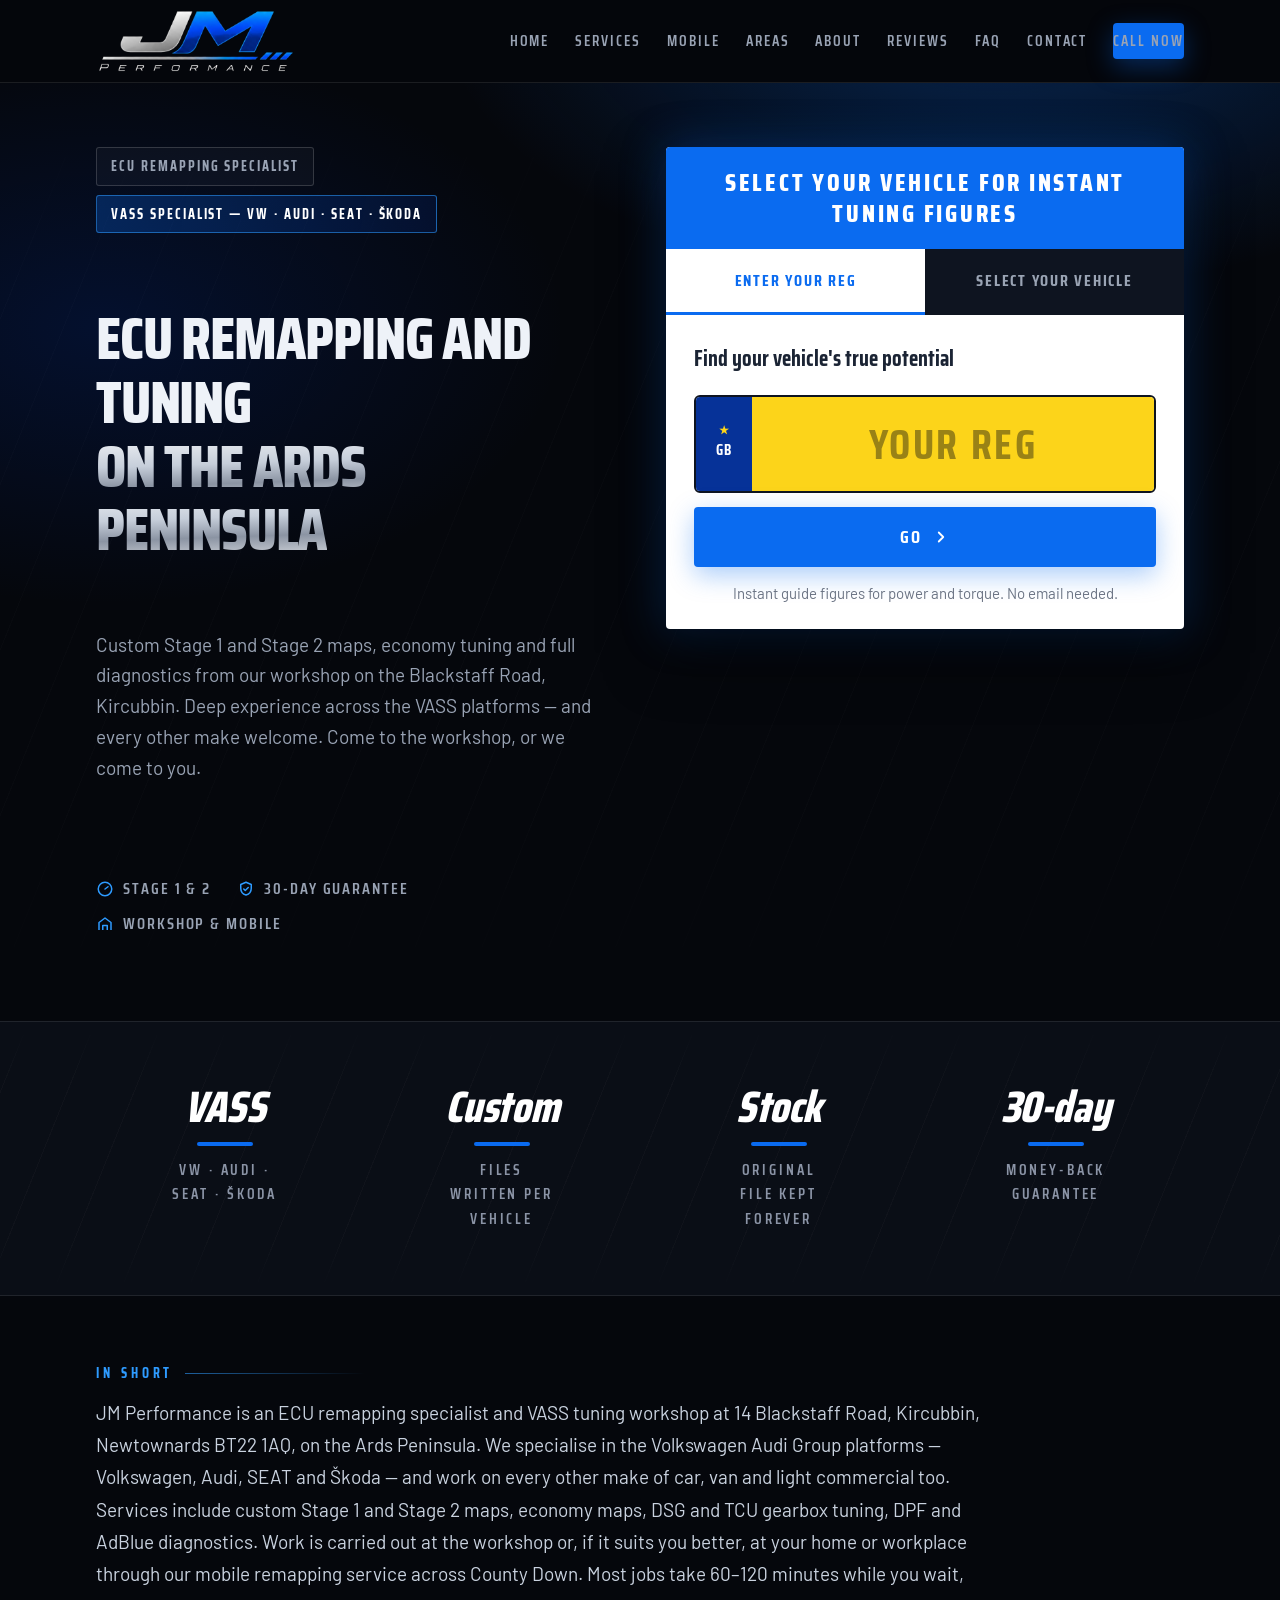
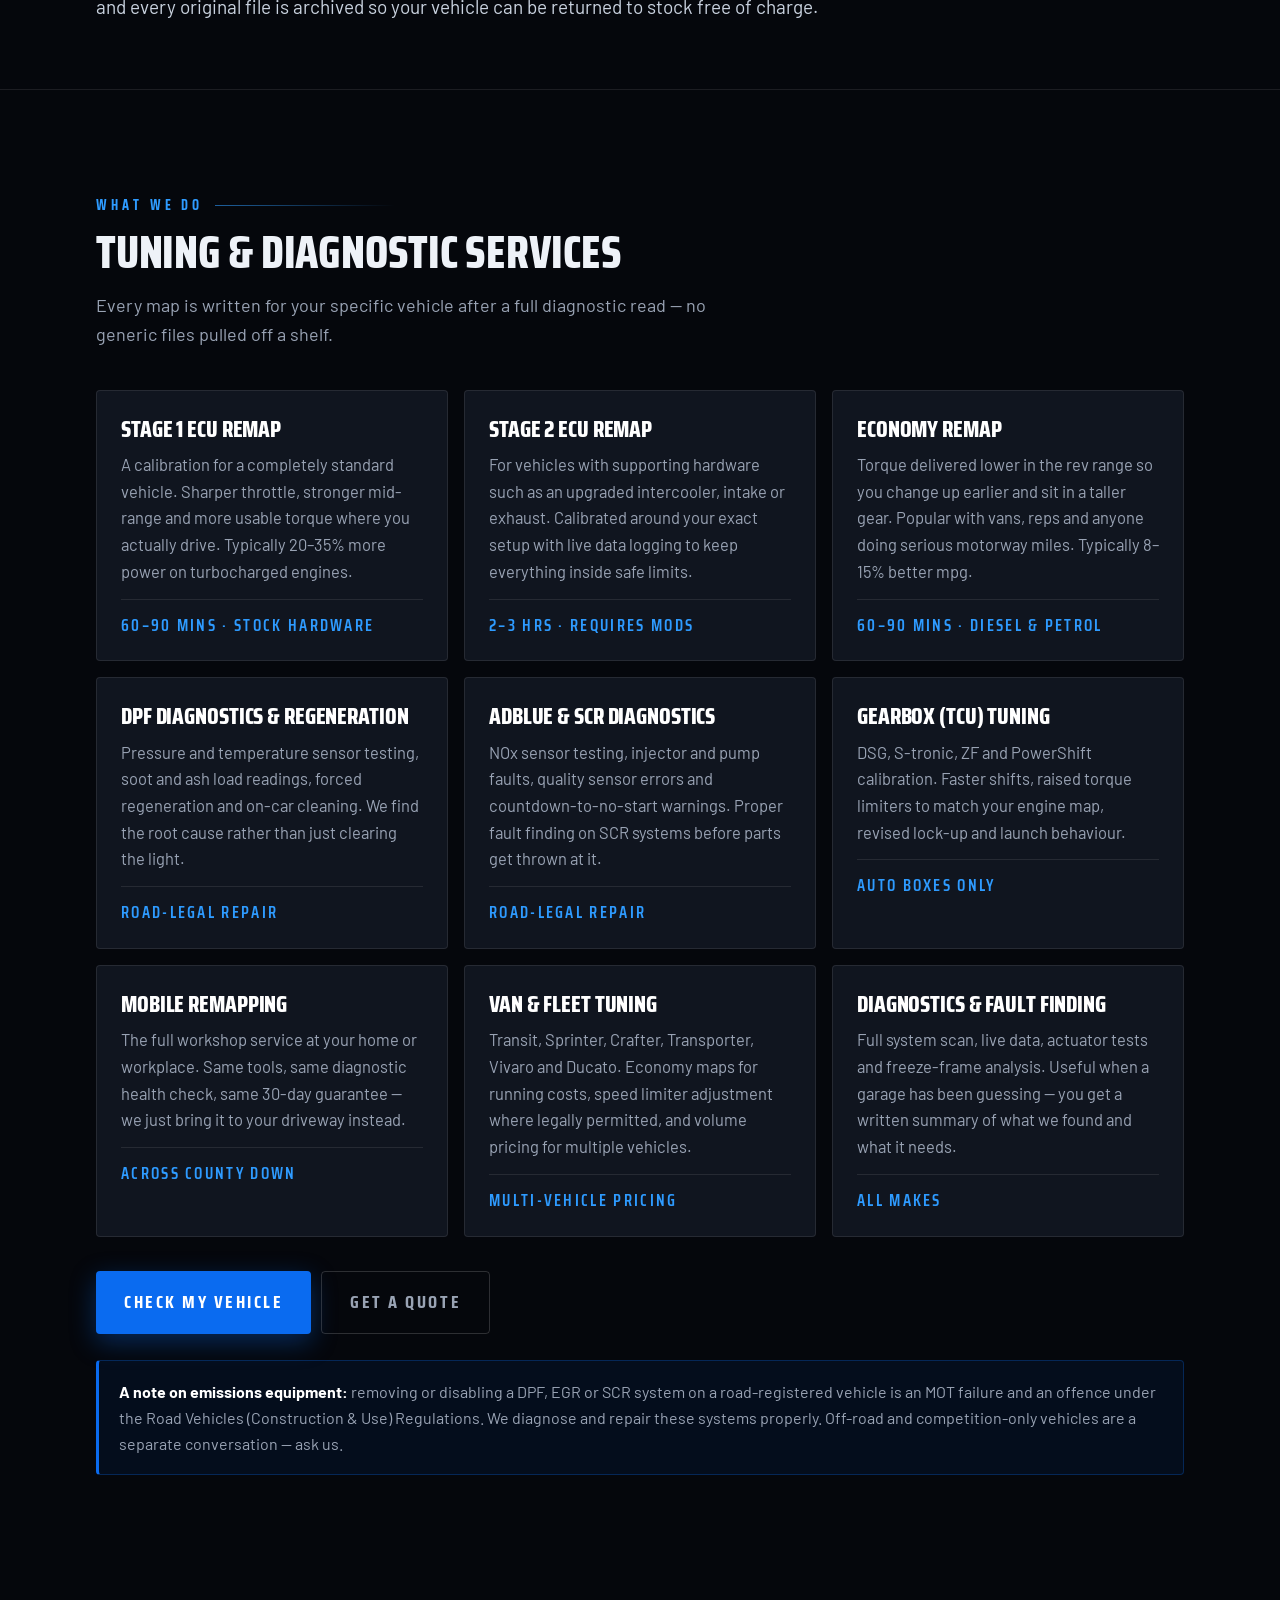
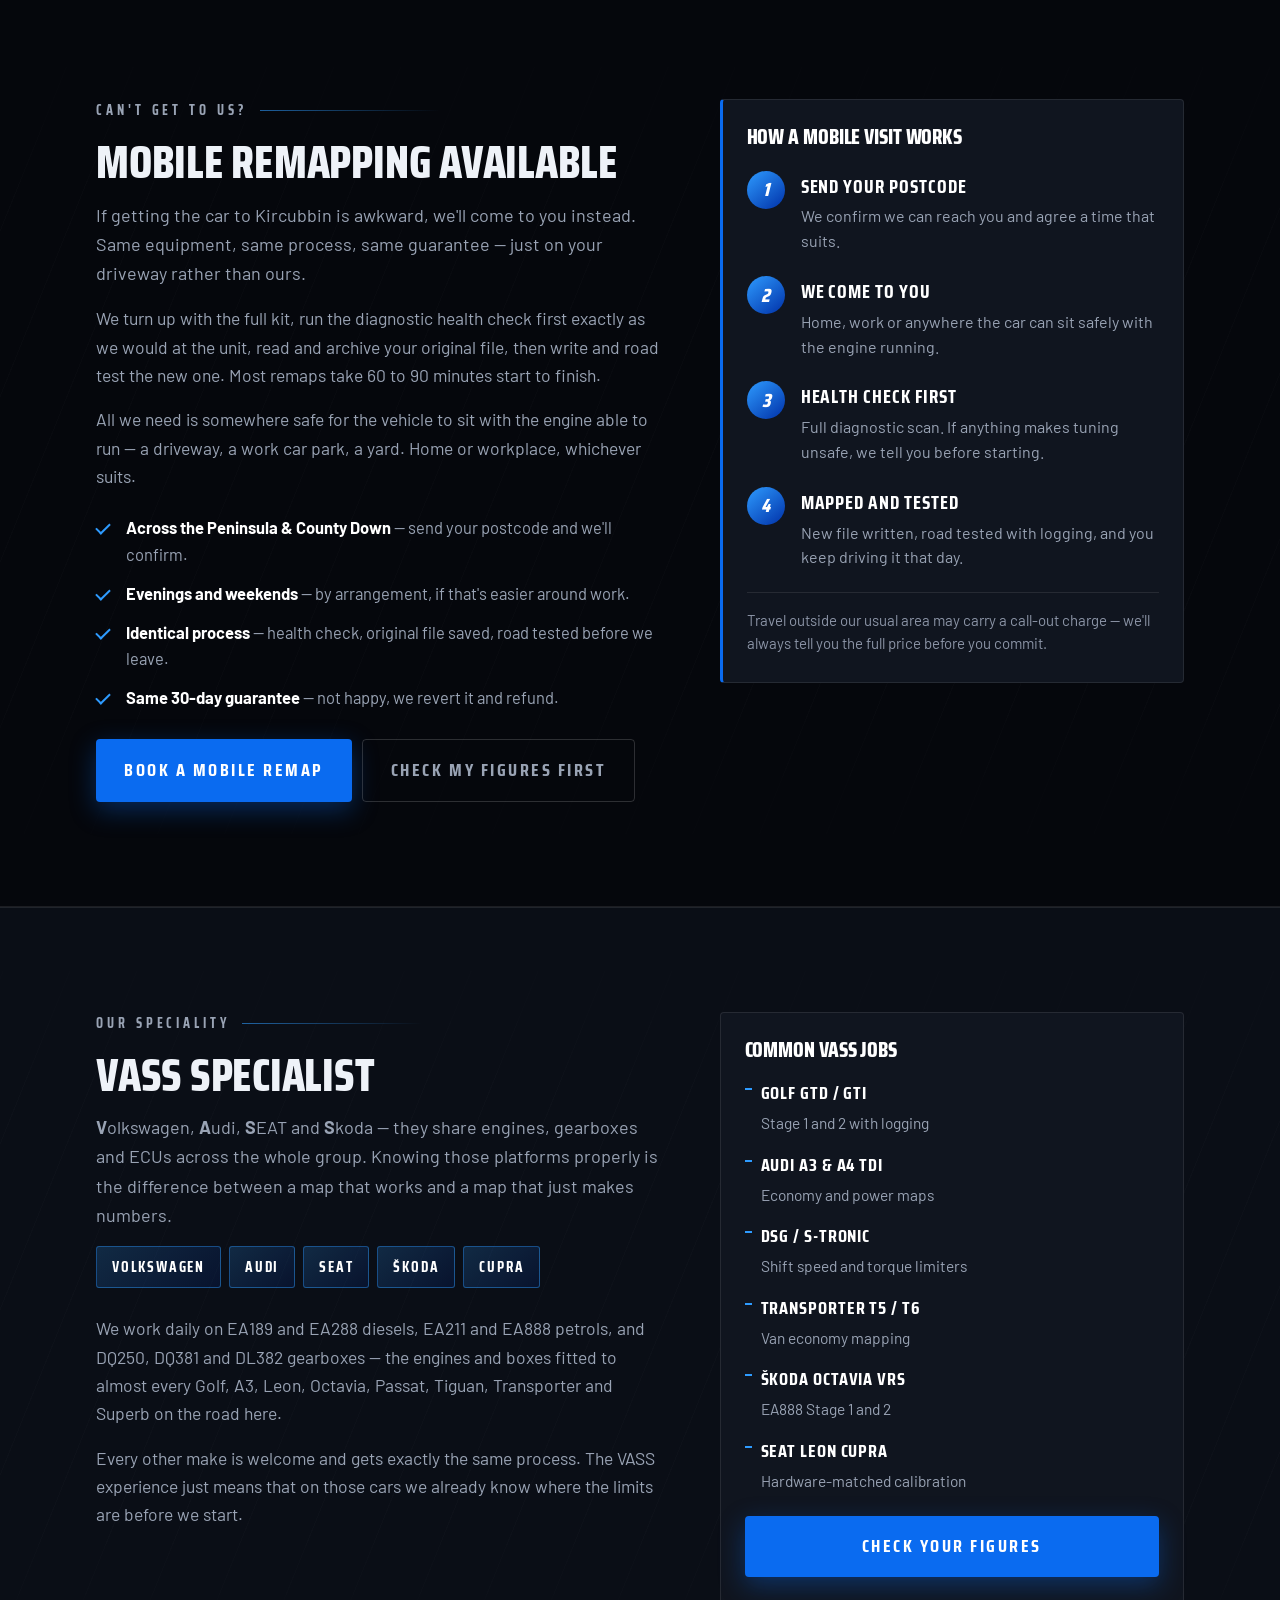
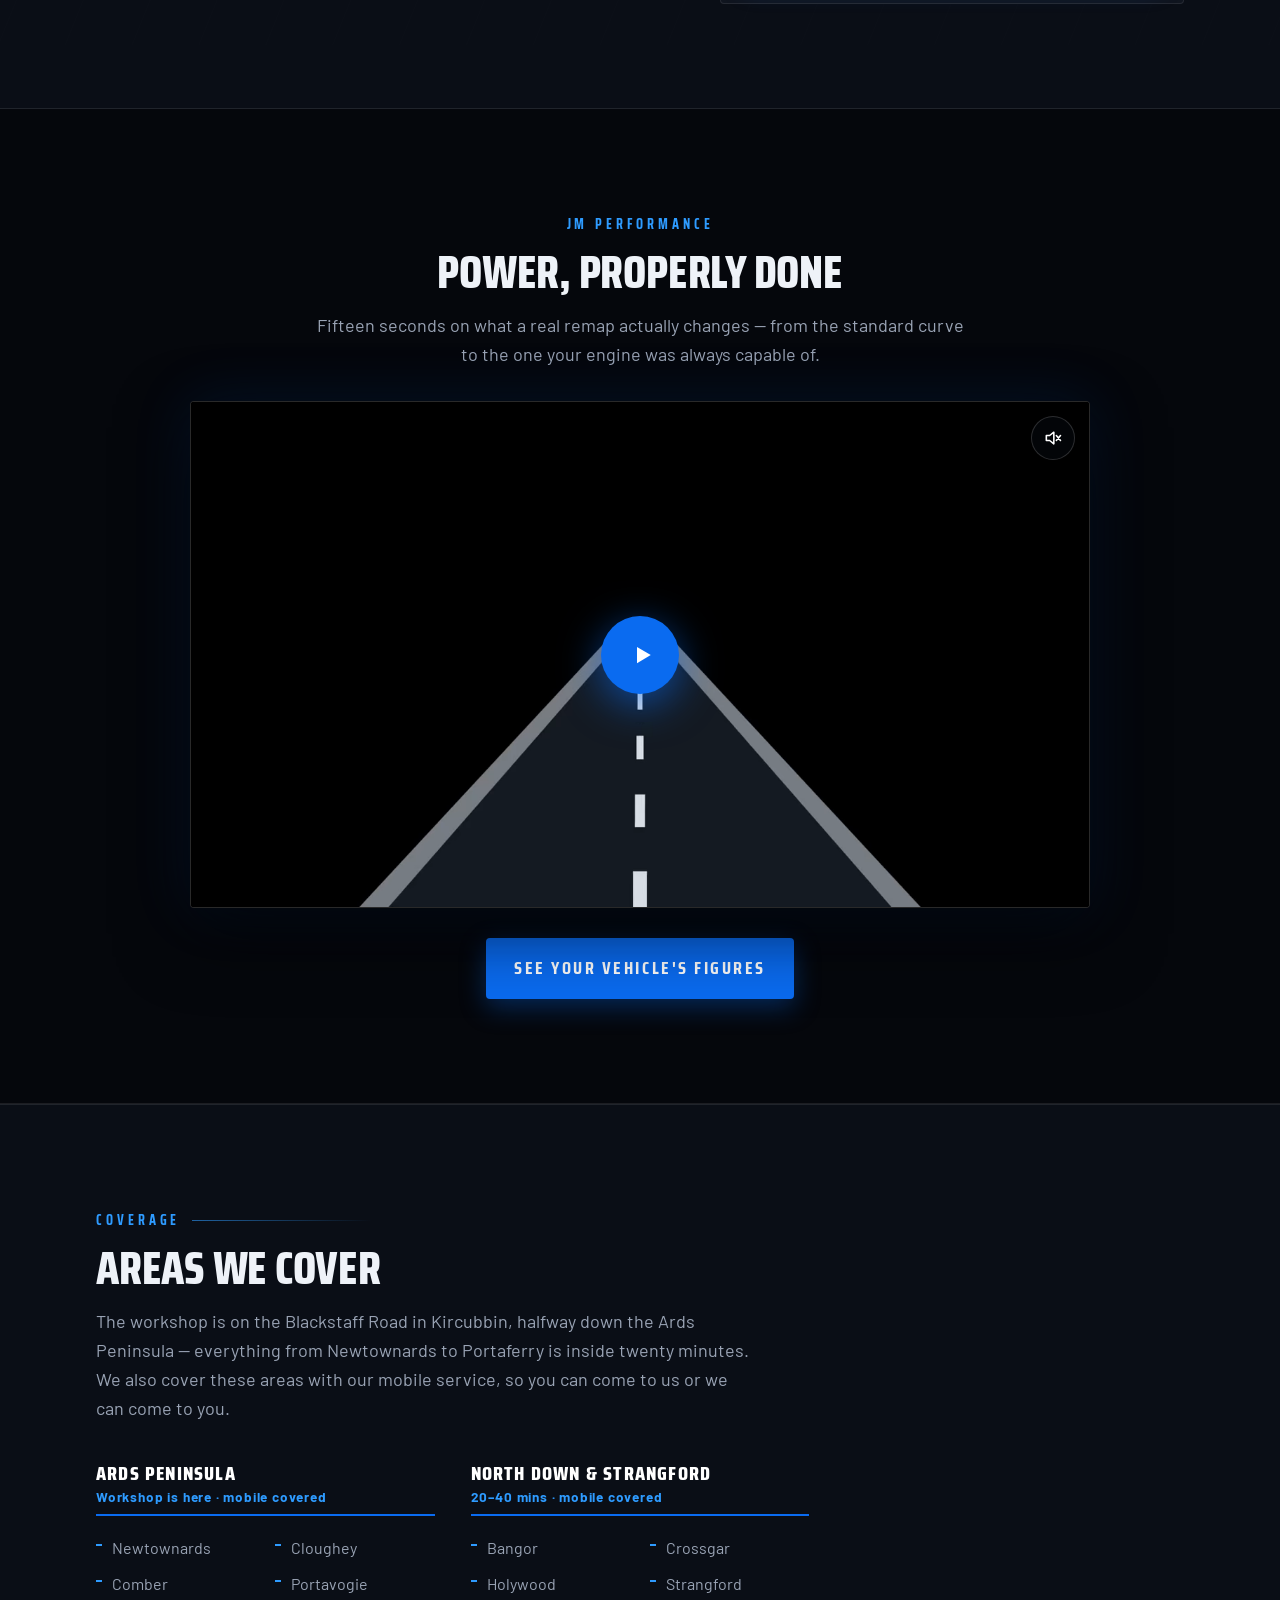
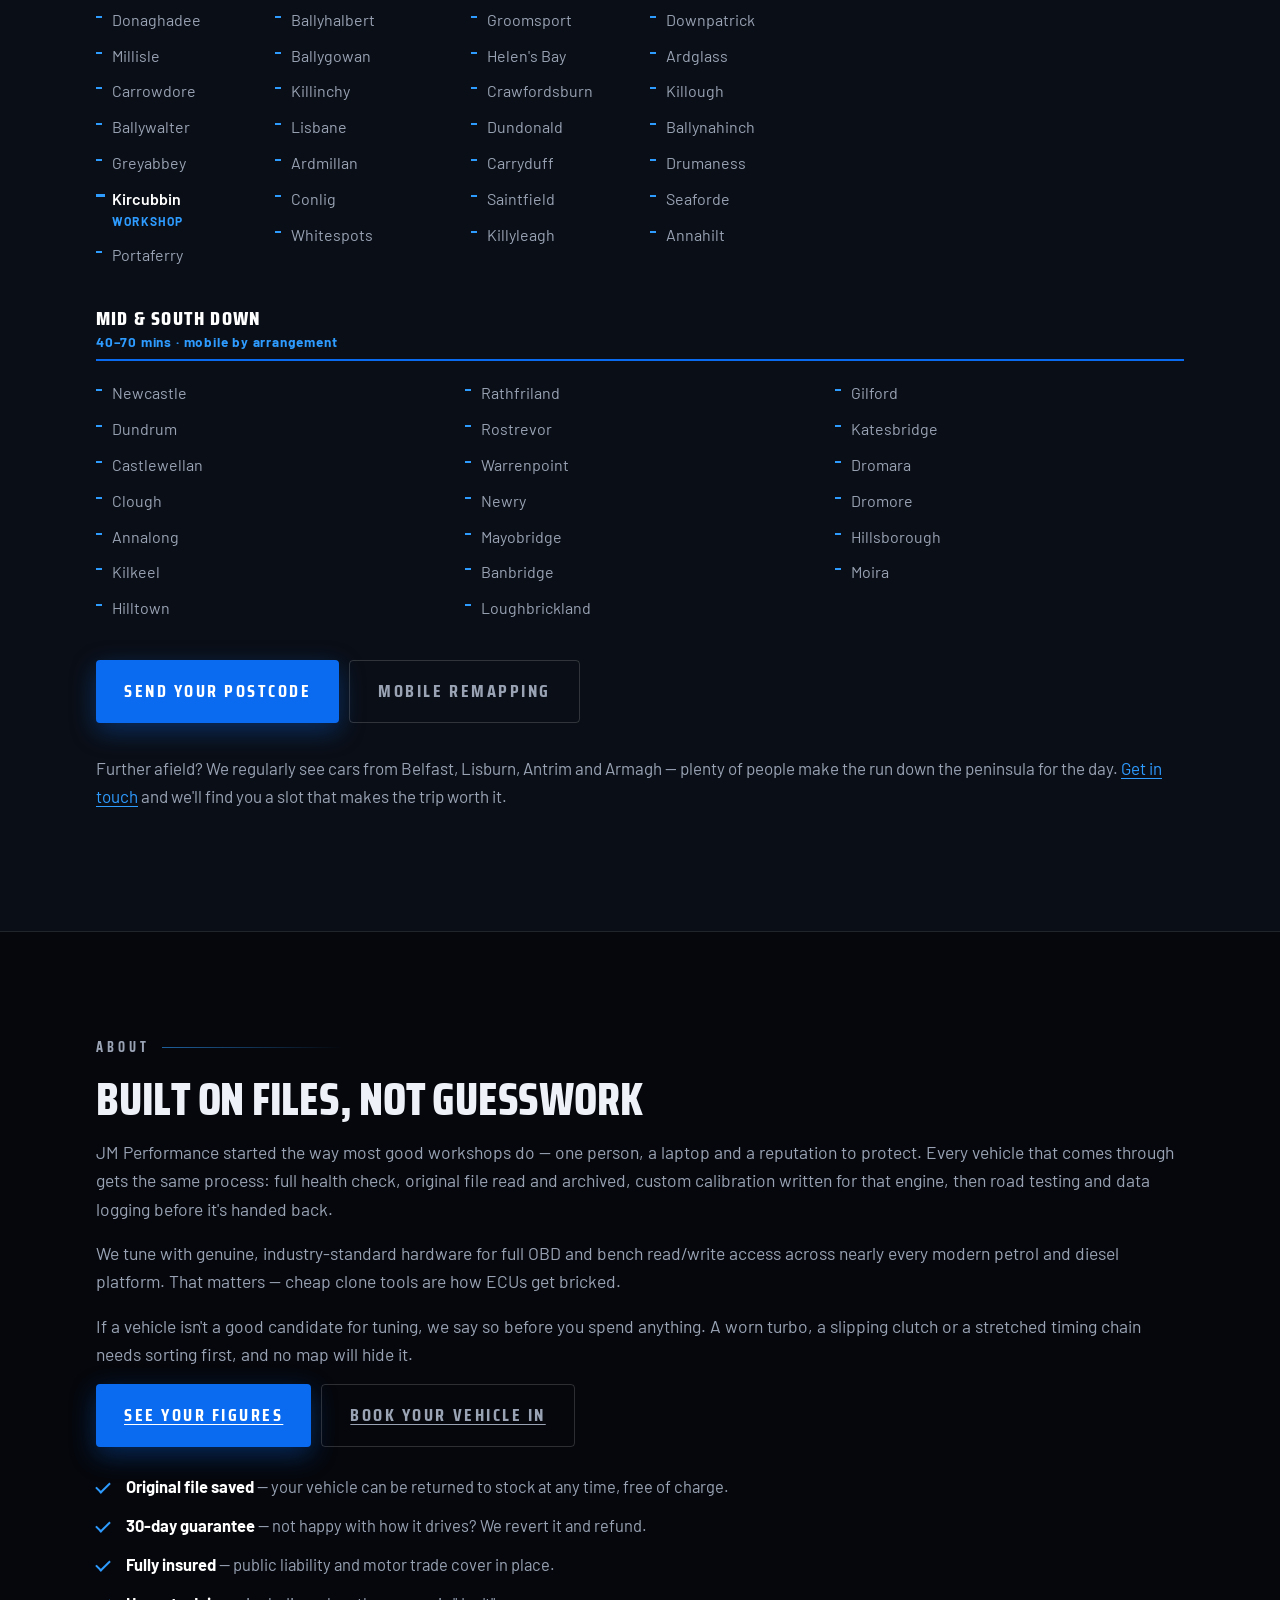
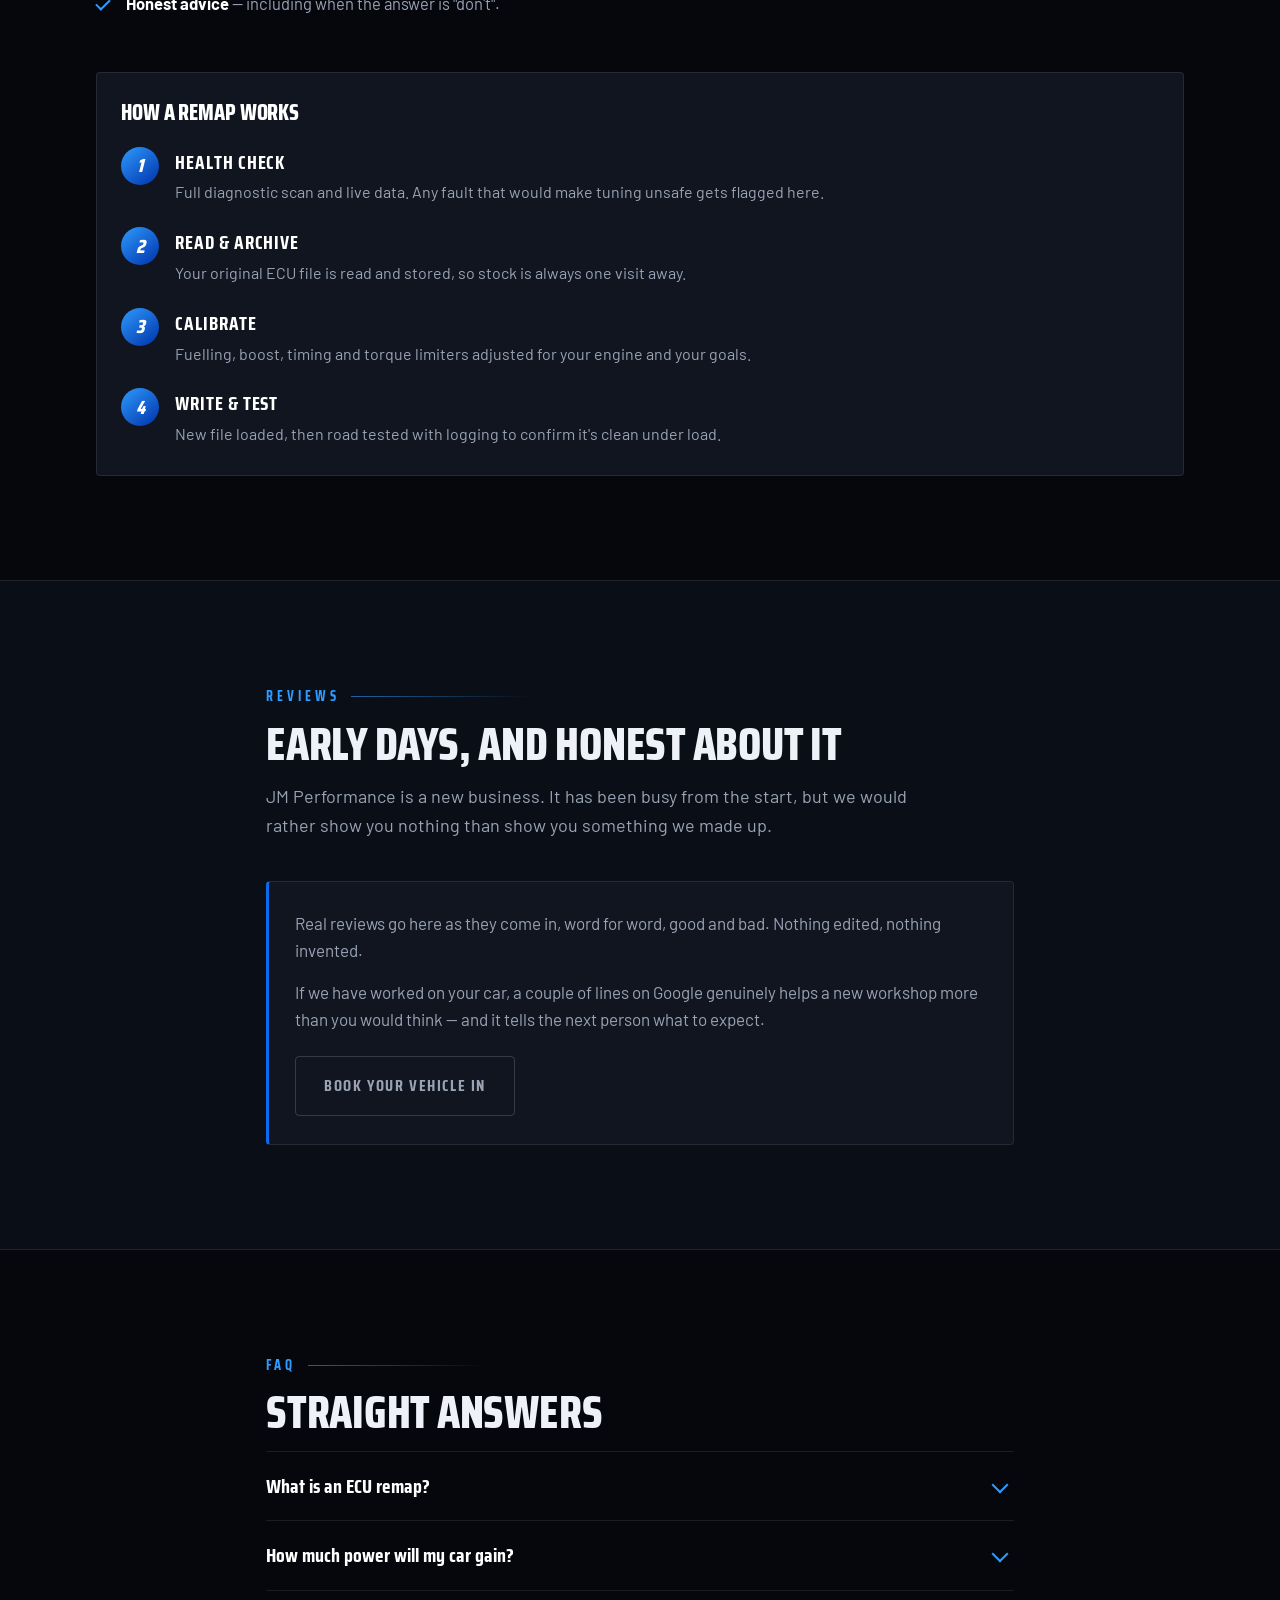
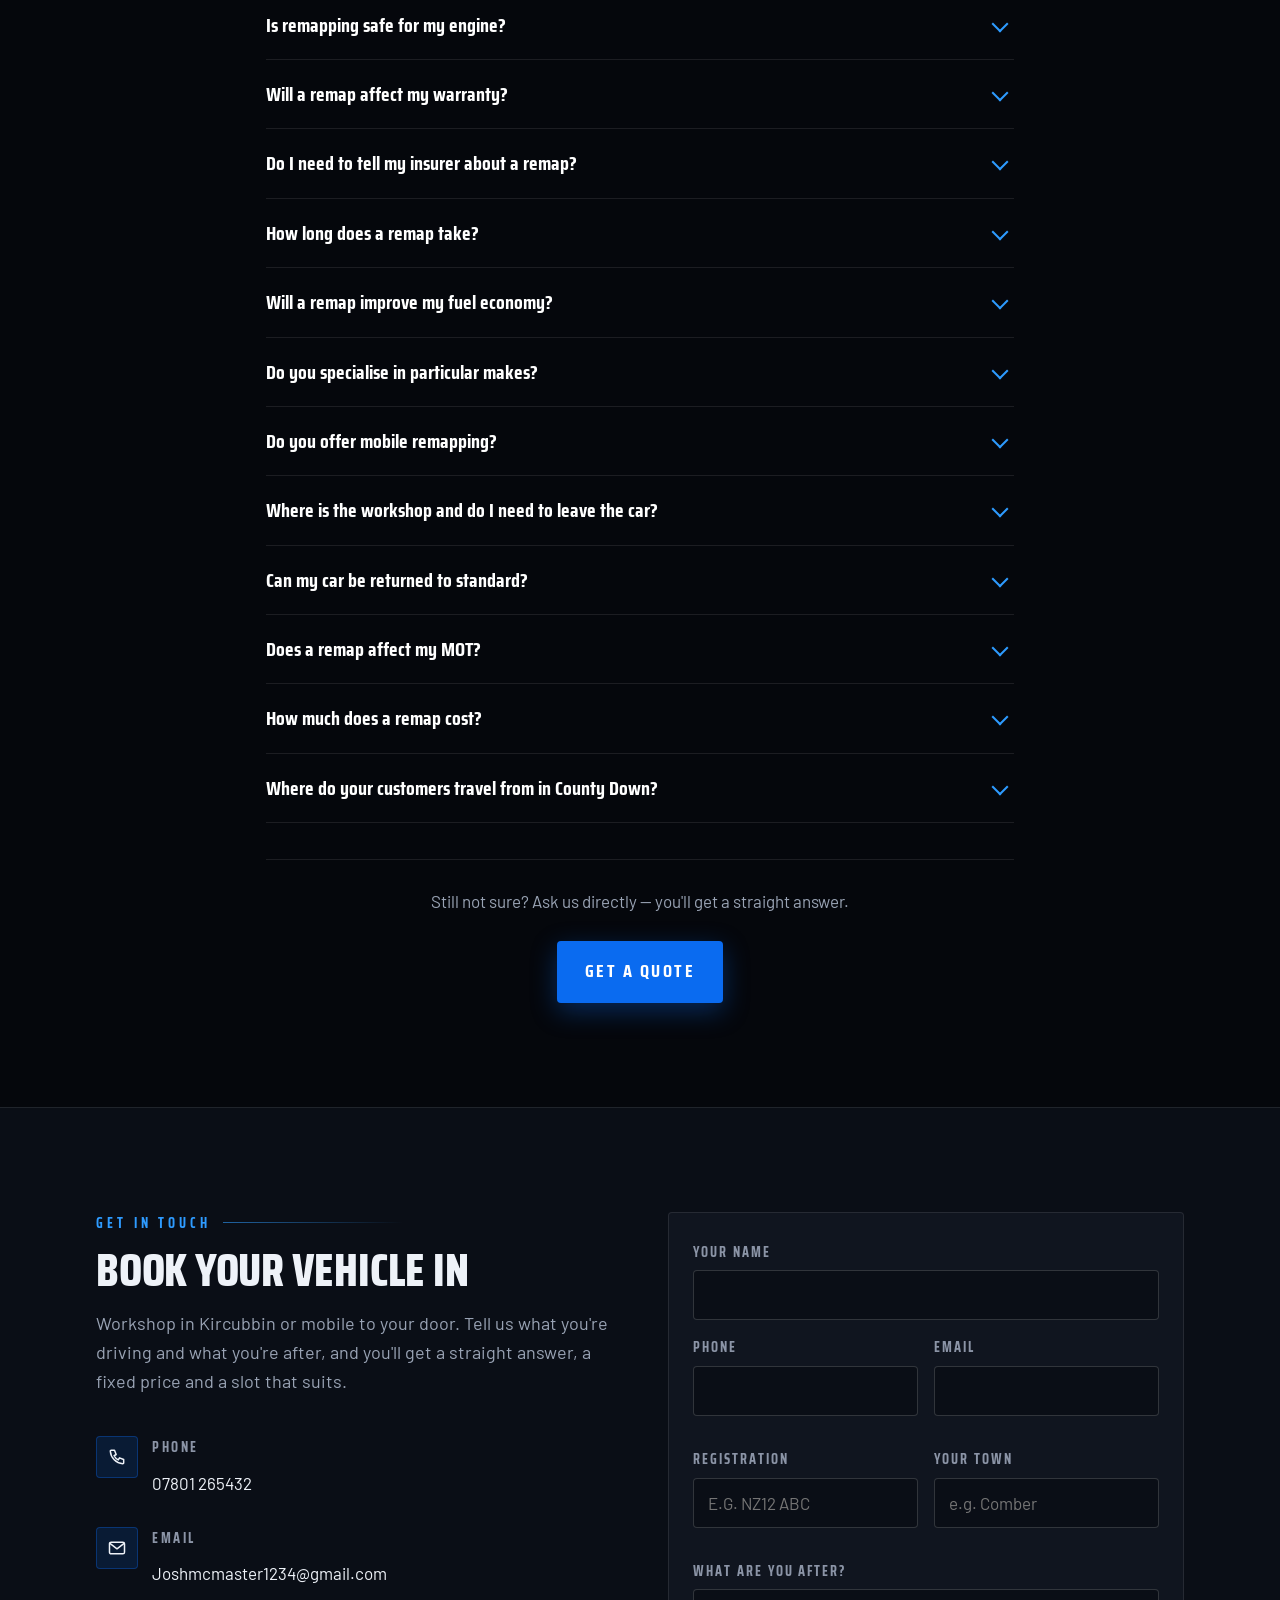
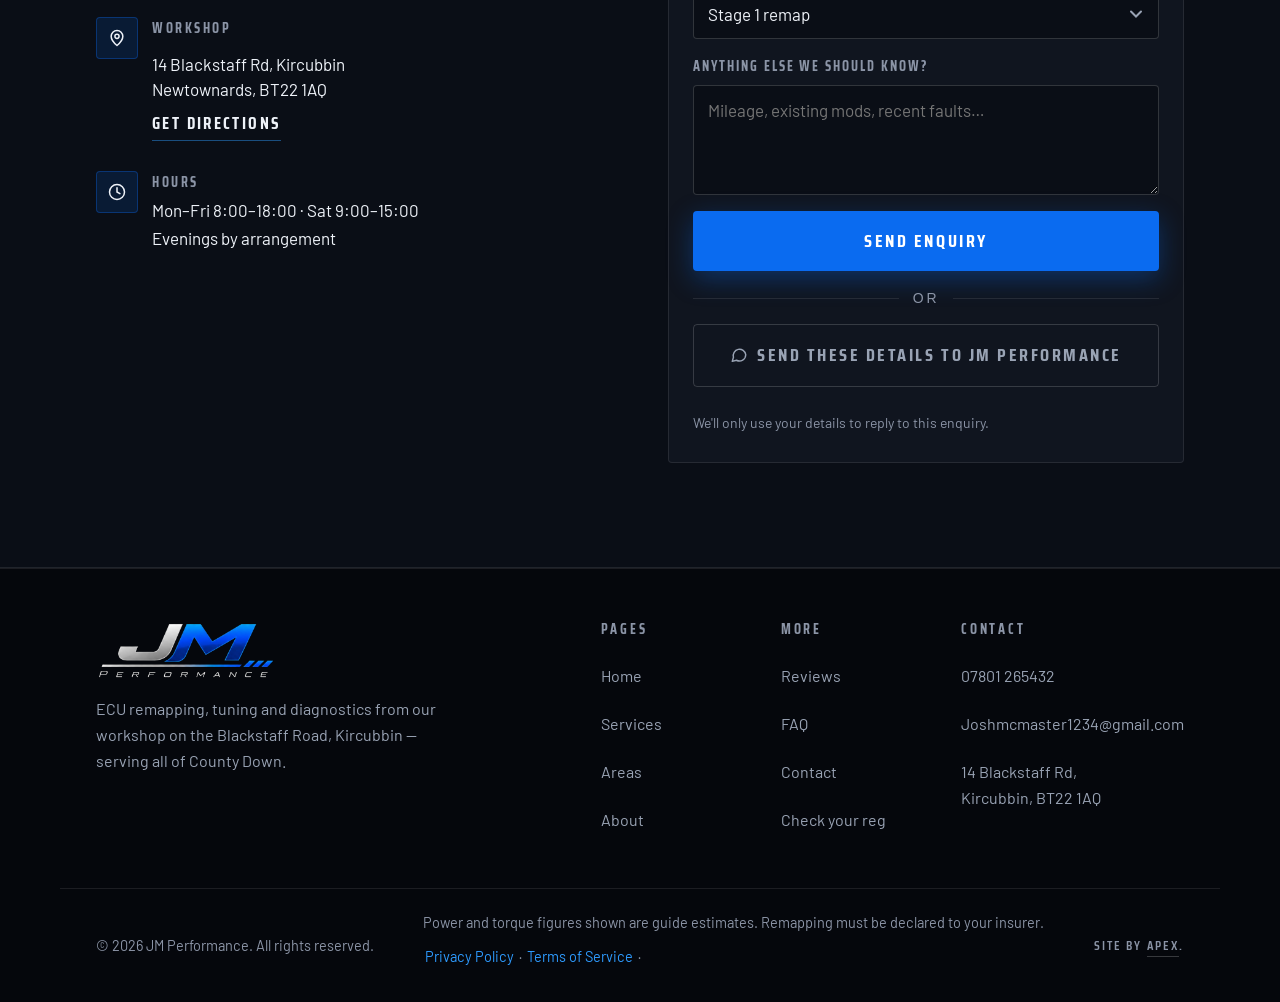
==== commit c97fb6f1: "Add files via upload" ====
--- a/index.html
+++ b/index.html
@@ -39,7 +39,7 @@
 <link rel="preload" as="image" href="assets/img/jm-logo.png">
 <link rel="preload" as="style" href="https://fonts.googleapis.com/css2?family=Saira+Condensed:wght@500;600;700;800&family=Barlow:ital,wght@0,400;0,500;0,600;0,700;1,600&display=swap">
 <link href="https://fonts.googleapis.com/css2?family=Saira+Condensed:wght@500;600;700;800&family=Barlow:ital,wght@0,400;0,500;0,600;0,700;1,600&display=swap" rel="stylesheet">
-<link rel="stylesheet" href="assets/css/styles.css?v=9">
+<link rel="stylesheet" href="assets/css/styles.css?v=11">
 </head>
 <body>
 
@@ -49,7 +49,7 @@
     <img src="assets/img/jm-logo.png" alt="" width="586" height="192" class="loader-logo">
     <span class="loader-rule" aria-hidden="true"></span>
     <p class="loader-tag">Remapping · Diagnostics · ECU Tuning</p>
-    <p class="loader-url">jmperformance<span>.co.uk</span></p>
+    <p class="loader-url">jm-performance<span>.co.uk</span></p>
     <span class="loader-bar" aria-hidden="true"><i></i></span>
   </div>
 </div>
@@ -362,14 +362,14 @@
       <video
         id="introVideo"
         class="film-video"
-        poster="assets/video/jm-intro-poster.jpg?v=9"
+        poster="assets/video/jm-intro-poster.jpg?v=11"
         preload="metadata"
         muted
         loop
         playsinline
         aria-label="JM Performance brand film: a road, a rising power curve, a car, a turbocharger and the JM Performance logo">
-        <source src="assets/video/jm-intro.webm?v=9" type="video/webm">
-        <source src="assets/video/jm-intro.mp4?v=9" type="video/mp4">
+        <source src="assets/video/jm-intro.webm?v=11" type="video/webm">
+        <source src="assets/video/jm-intro.mp4?v=11" type="video/mp4">
         <p>Your browser can't play this video. <a href="assets/video/jm-intro.mp4">Download it instead</a>.</p>
       </video>
 
@@ -540,7 +540,7 @@
 
       <details class="faq">
         <summary><h3>Do I need to tell my insurer about a remap?</h3></summary>
-        <div class="faq-a"><p>Yes. JM Performance is a VASS specialist: Volkswagen, Audi, SEAT and Skoda, plus Cupra. A remap is a modification and must be declared to your insurer. Failing to declare it can invalidate your policy and leave a claim unpaid. In practice many insurers charge little or nothing for a Stage 1 map on a standard vehicle, but the declaration has to be made. We'll give you written details of the work for your insurer.</p></div>
+        <div class="faq-a"><p>Yes. A remap is a modification and must be declared to your insurer. Failing to declare it can invalidate your policy and leave a claim unpaid. In practice many insurers charge little or nothing for a Stage 1 map on a standard vehicle, but the declaration has to be made. We'll give you written details of the work for your insurer.</p></div>
       </details>
 
       <details class="faq">
@@ -603,7 +603,7 @@
     <div class="contact-copy">
       <p class="eyebrow">Get in touch</p>
       <h2 class="section-h2">Book your vehicle in</h2>
-      <p class="section-lede">All work is done at the workshop in Kircubbin. Tell us what you're driving and what you're after, and you'll get a straight answer, a fixed price and a slot that suits.</p>
+      <p class="section-lede">Workshop in Kircubbin or mobile to your door. Tell us what you're driving and what you're after, and you'll get a straight answer, a fixed price and a slot that suits.</p>
 
       <ul class="contact-details">
         <li>
@@ -869,9 +869,9 @@
 }
 </script>
 
-<script src="assets/js/consent.js?v=9" defer></script>
-<script src="assets/js/vehicle-data.js?v=9" defer></script>
-<script src="assets/js/app.js?v=9" defer></script>
+<script src="assets/js/consent.js?v=11" defer></script>
+<script src="assets/js/vehicle-data.js?v=11" defer></script>
+<script src="assets/js/app.js?v=11" defer></script>
 <!-- Cookie consent — nothing is set until a choice is made -->
 <div class="cookie" id="cookieBar" role="dialog" aria-modal="false" aria-labelledby="cookieTitle" hidden>
   <div class="cookie-inner">
--- a/assets/css/styles.css
+++ b/assets/css/styles.css
@@ -905,3 +905,19 @@
   .faq-cta{grid-template-columns:1fr;justify-content:center}
   .faq-cta .btn{justify-self:center}
 }
+
+/* Figure provenance */
+.fig-source{
+  font-size:14px;line-height:1.45;color:#6B7484;
+  margin:-8px 0 16px;padding-left:20px;position:relative;
+}
+.fig-source::before{
+  content:"";position:absolute;left:0;top:5px;
+  width:12px;height:12px;border-radius:50%;
+  border:2px solid #C3CBD8;
+}
+.fig-source.is-ok{color:#0B7C3E}
+.fig-source.is-ok::before{
+  border-color:#0B7C3E;background:#0B7C3E;
+  box-shadow:inset 0 0 0 2px #fff;
+}
